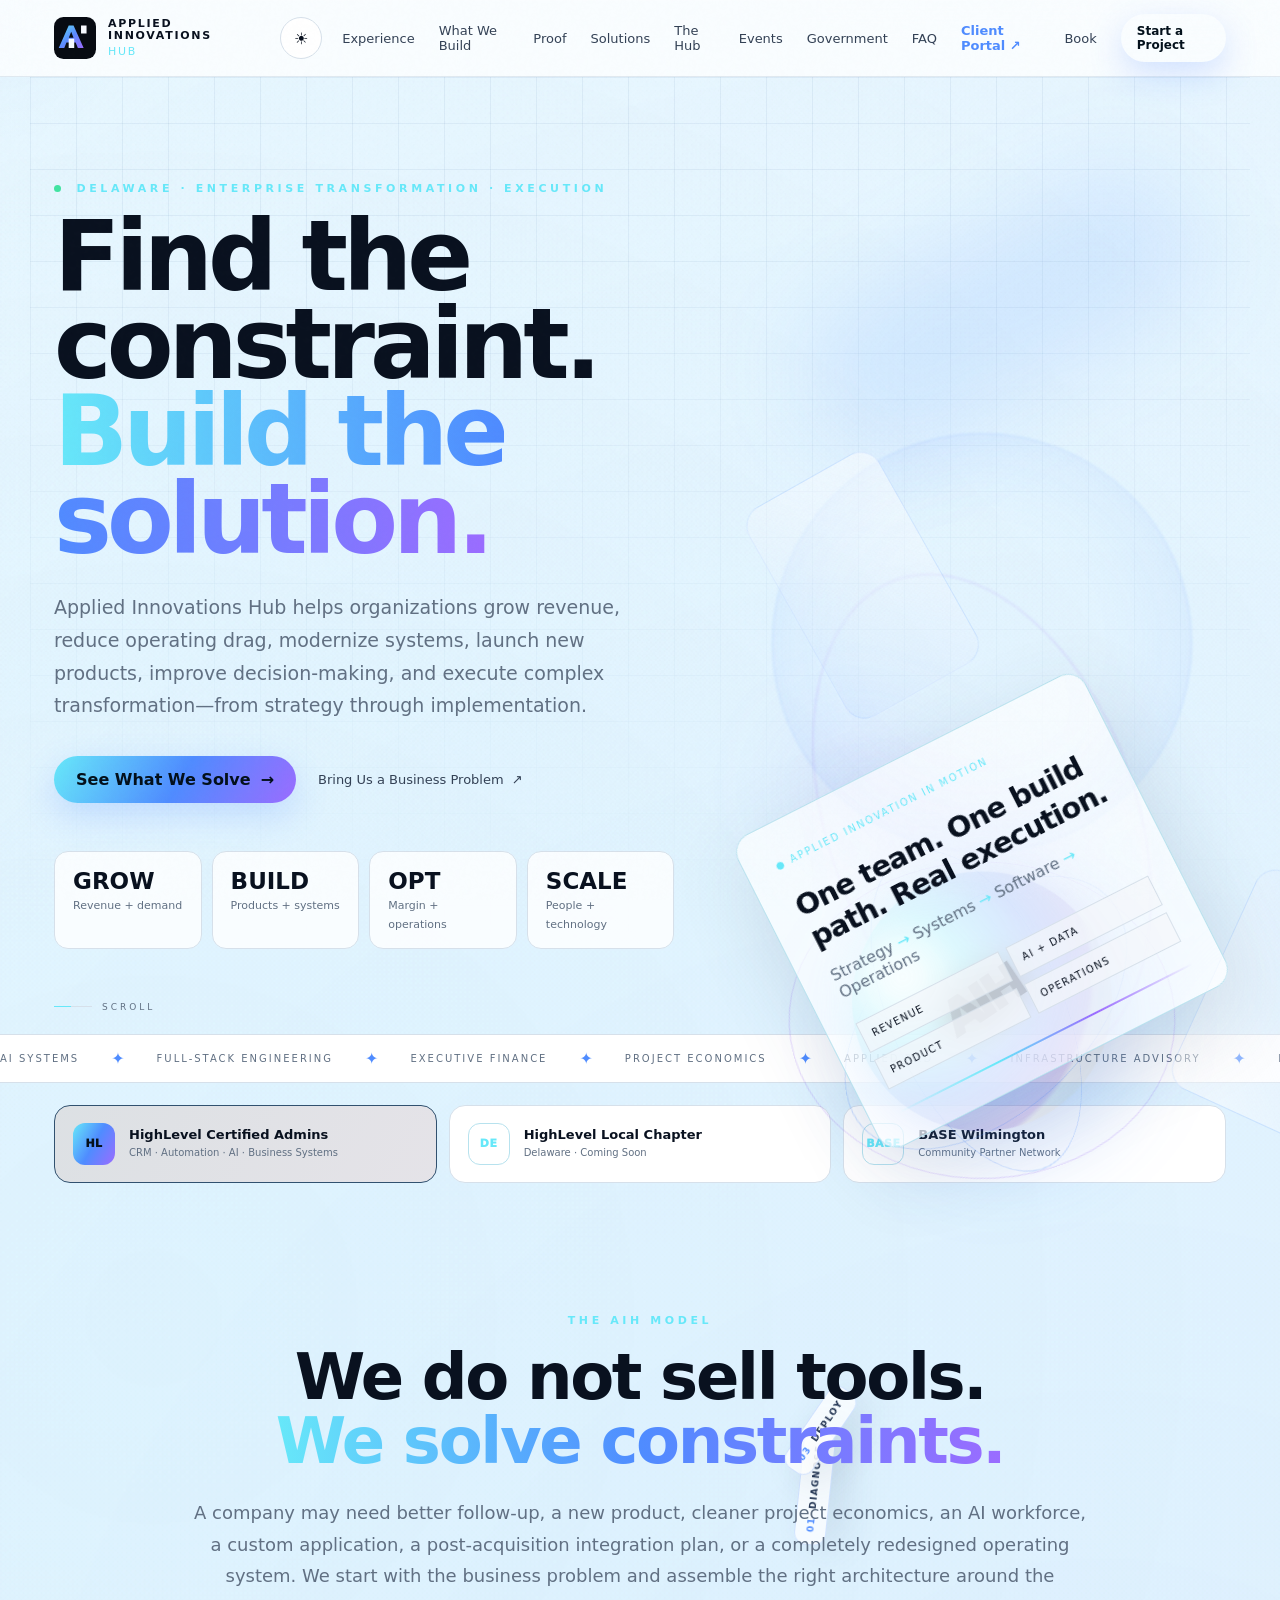
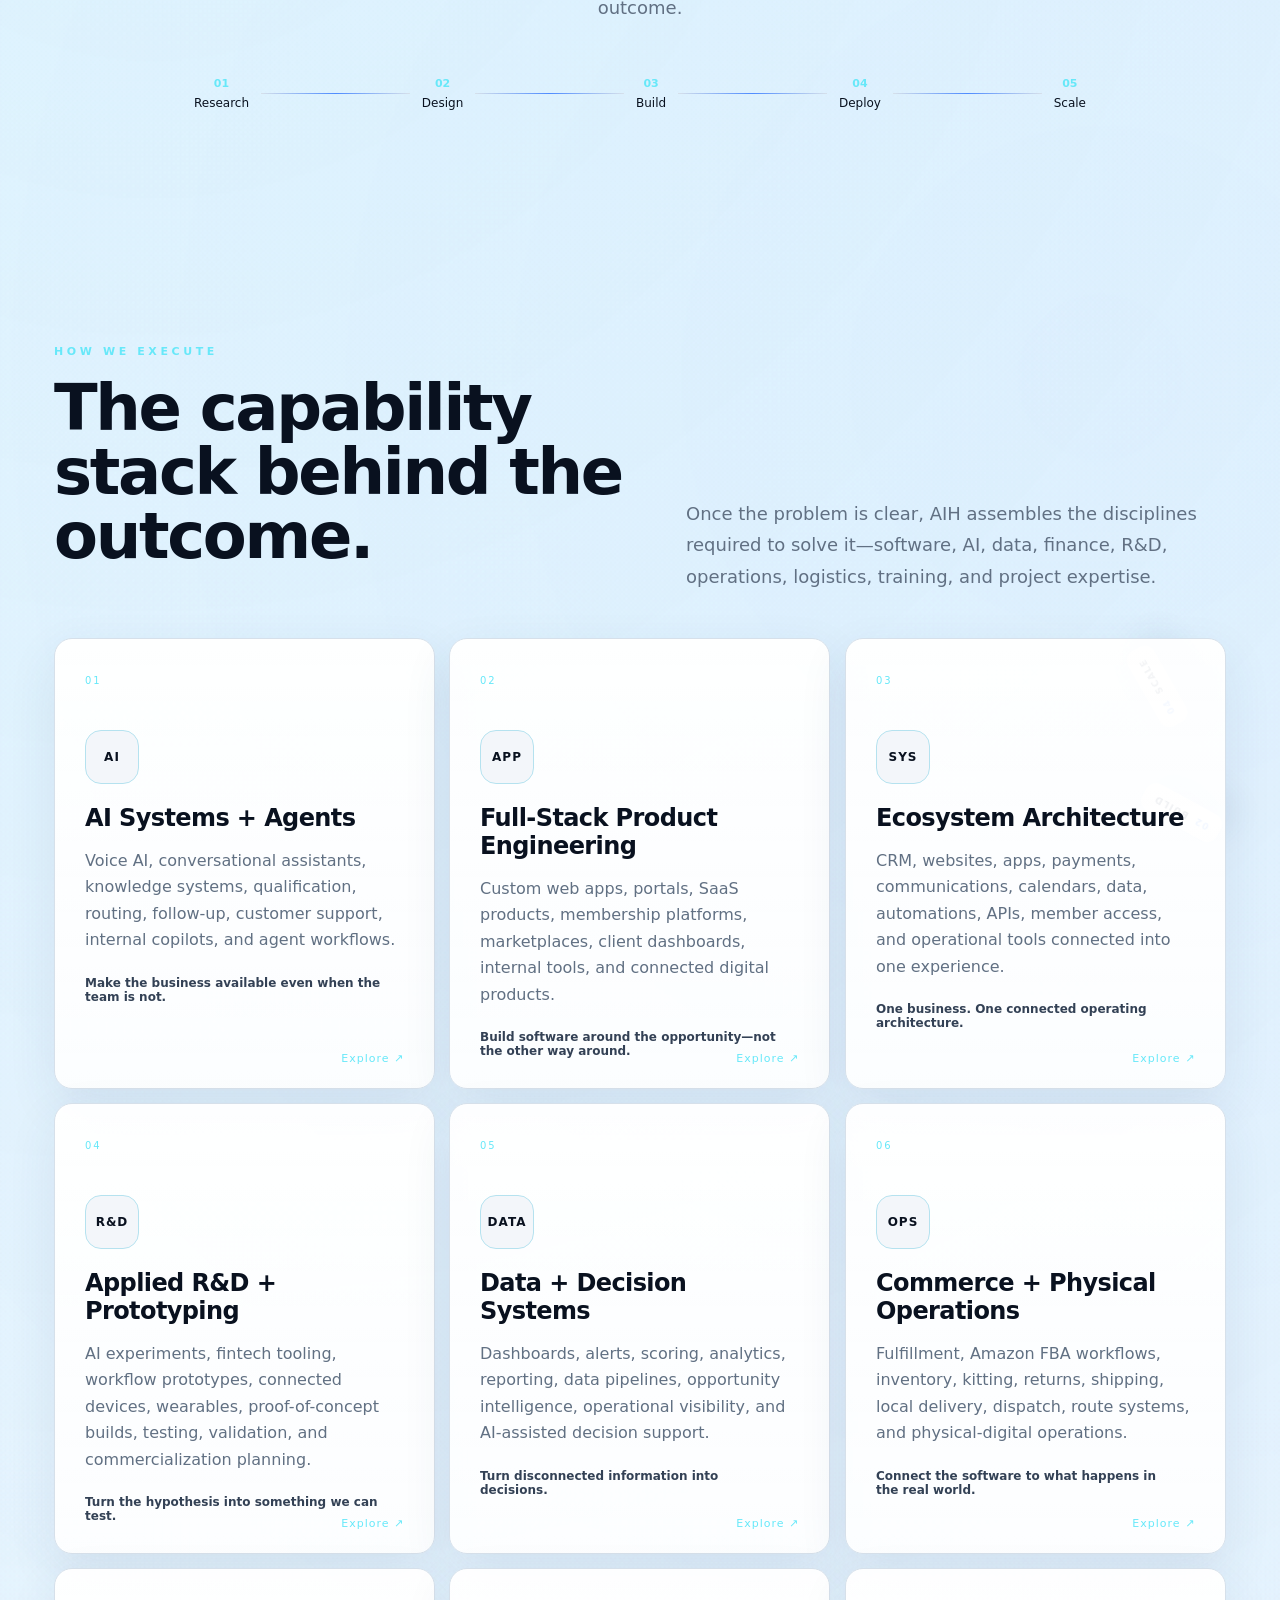
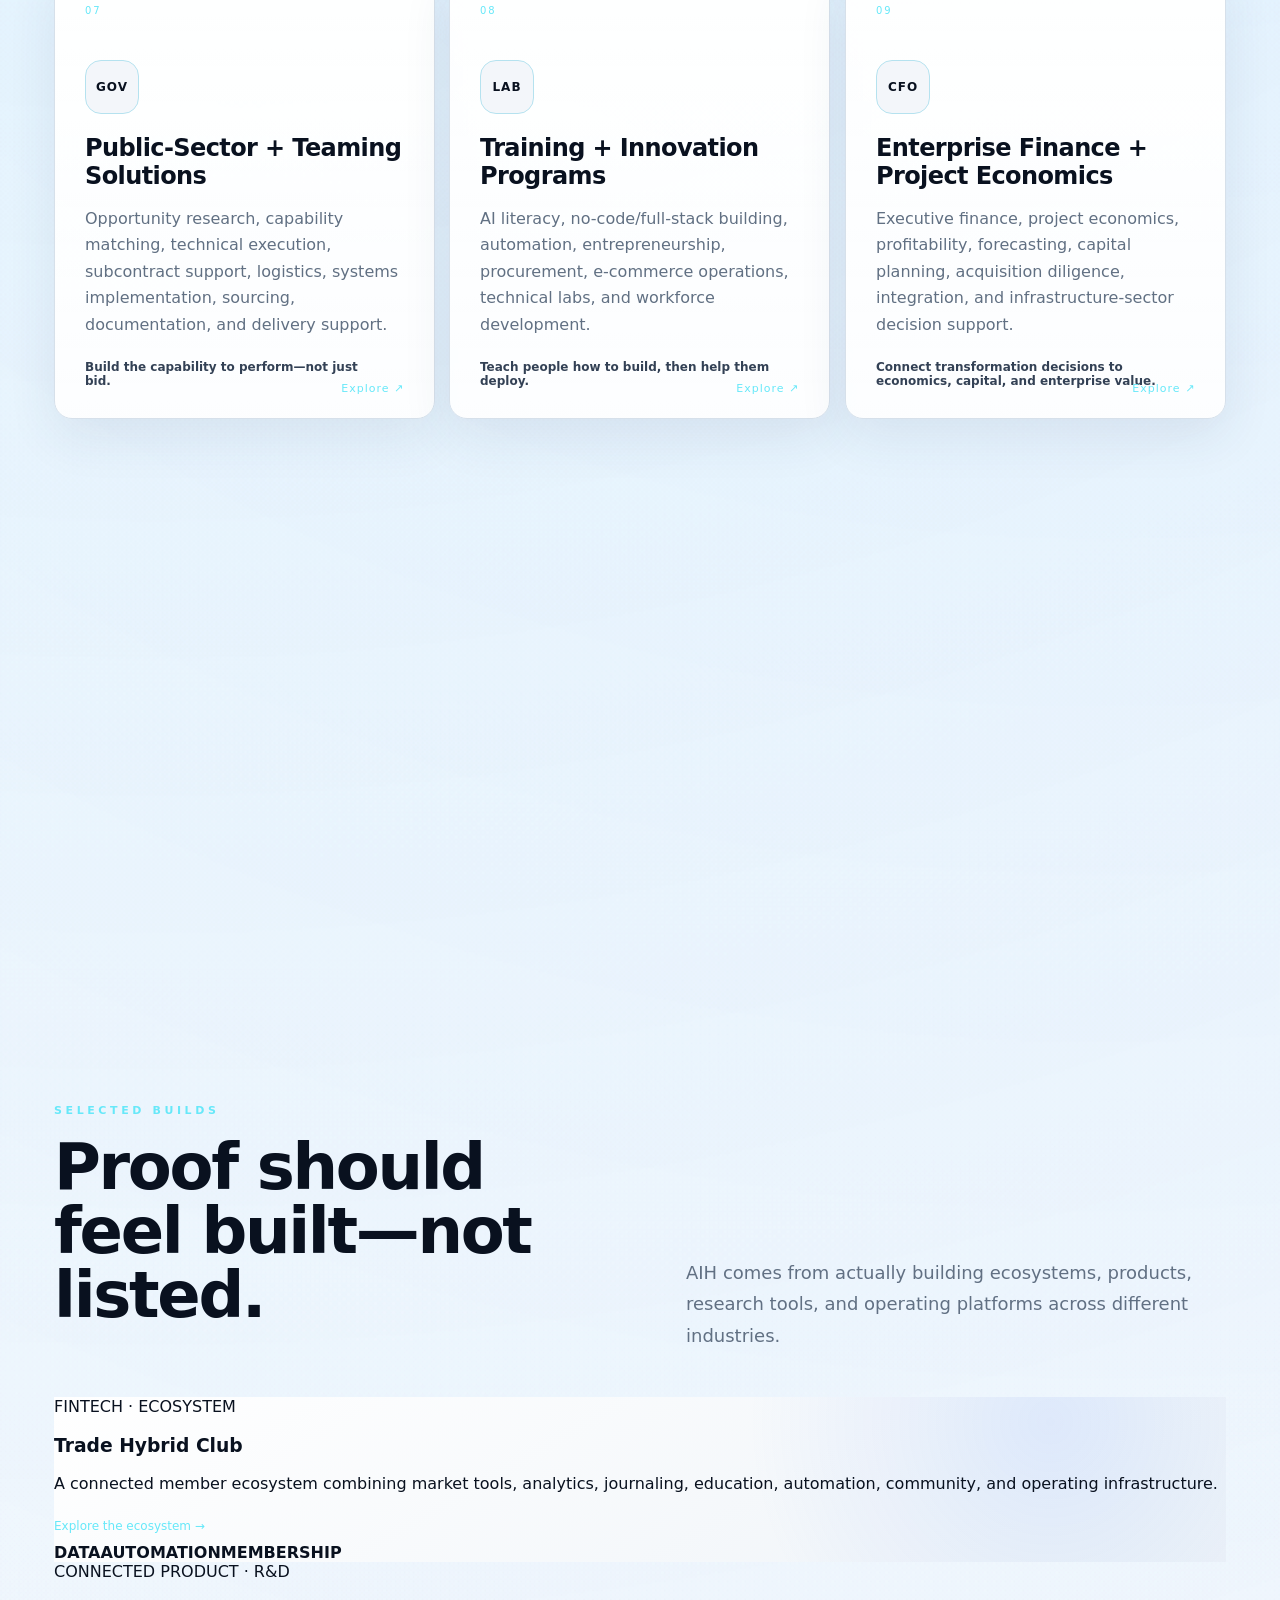
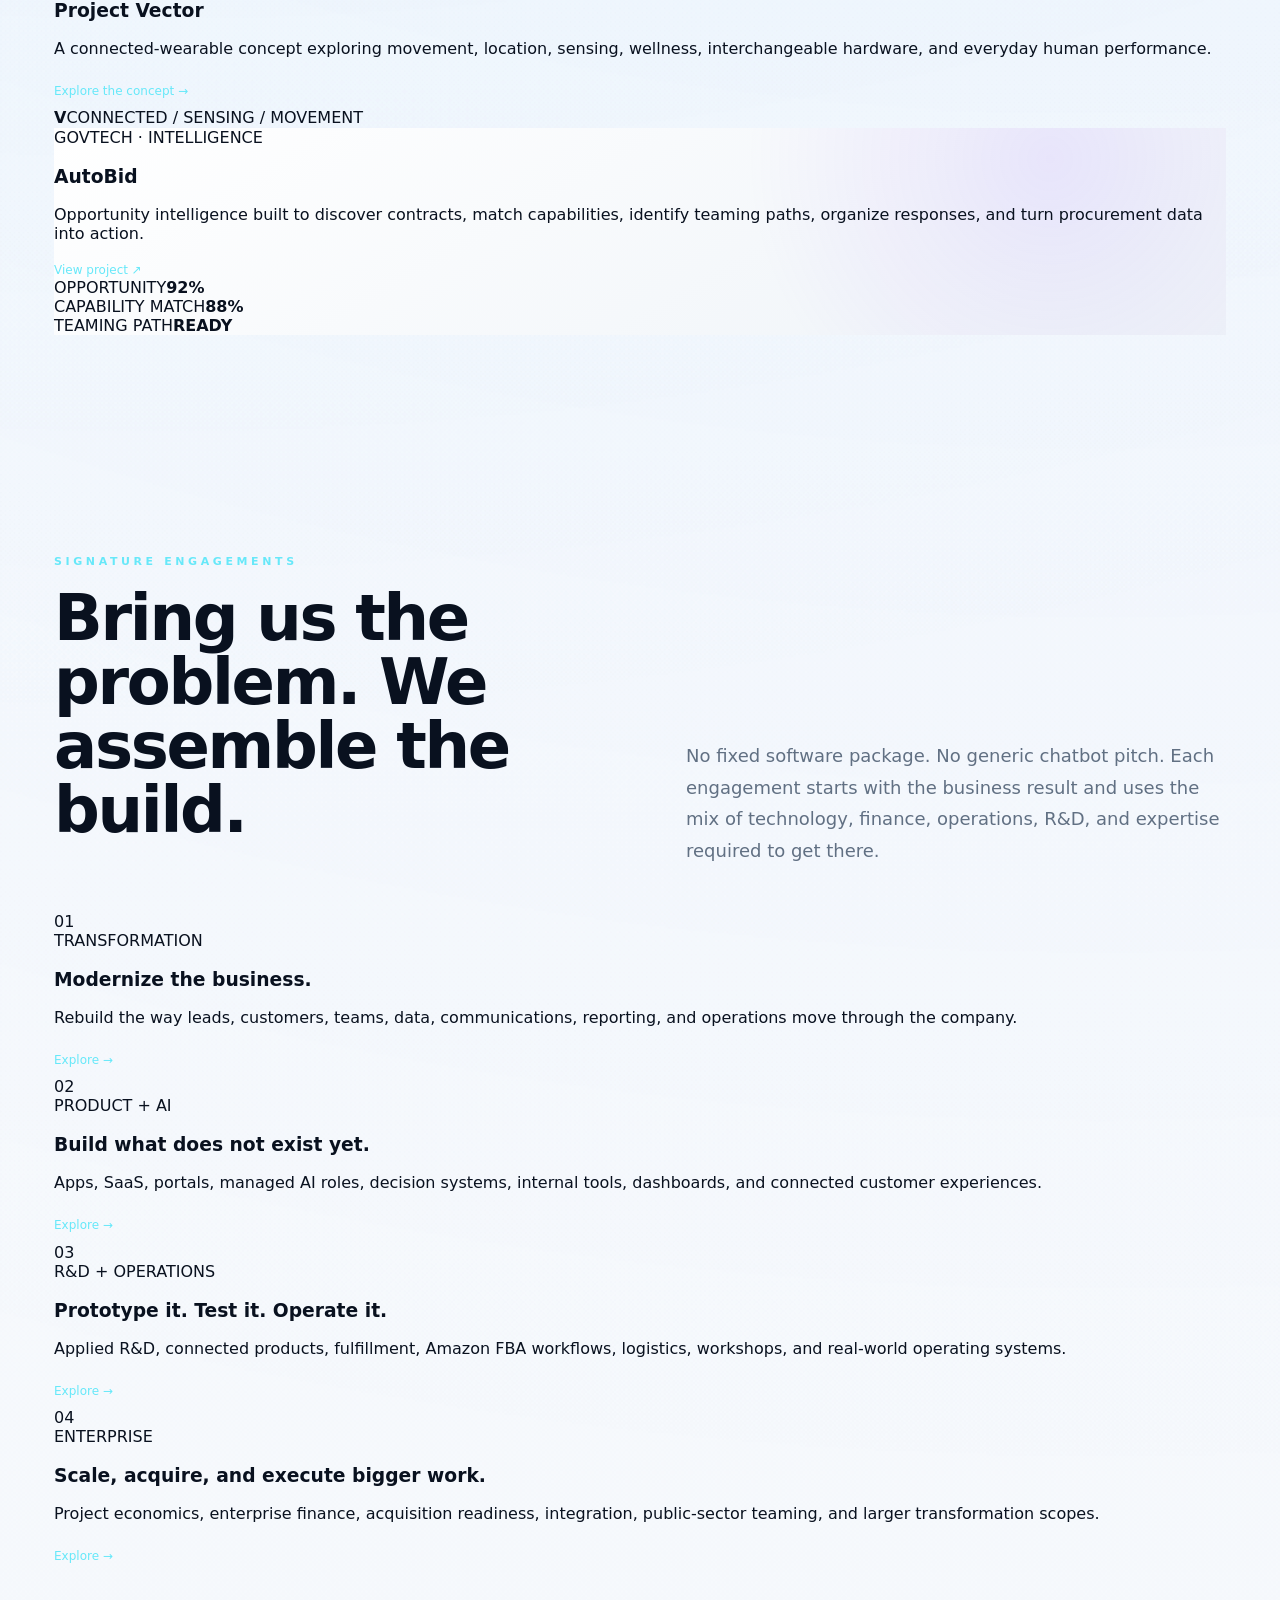
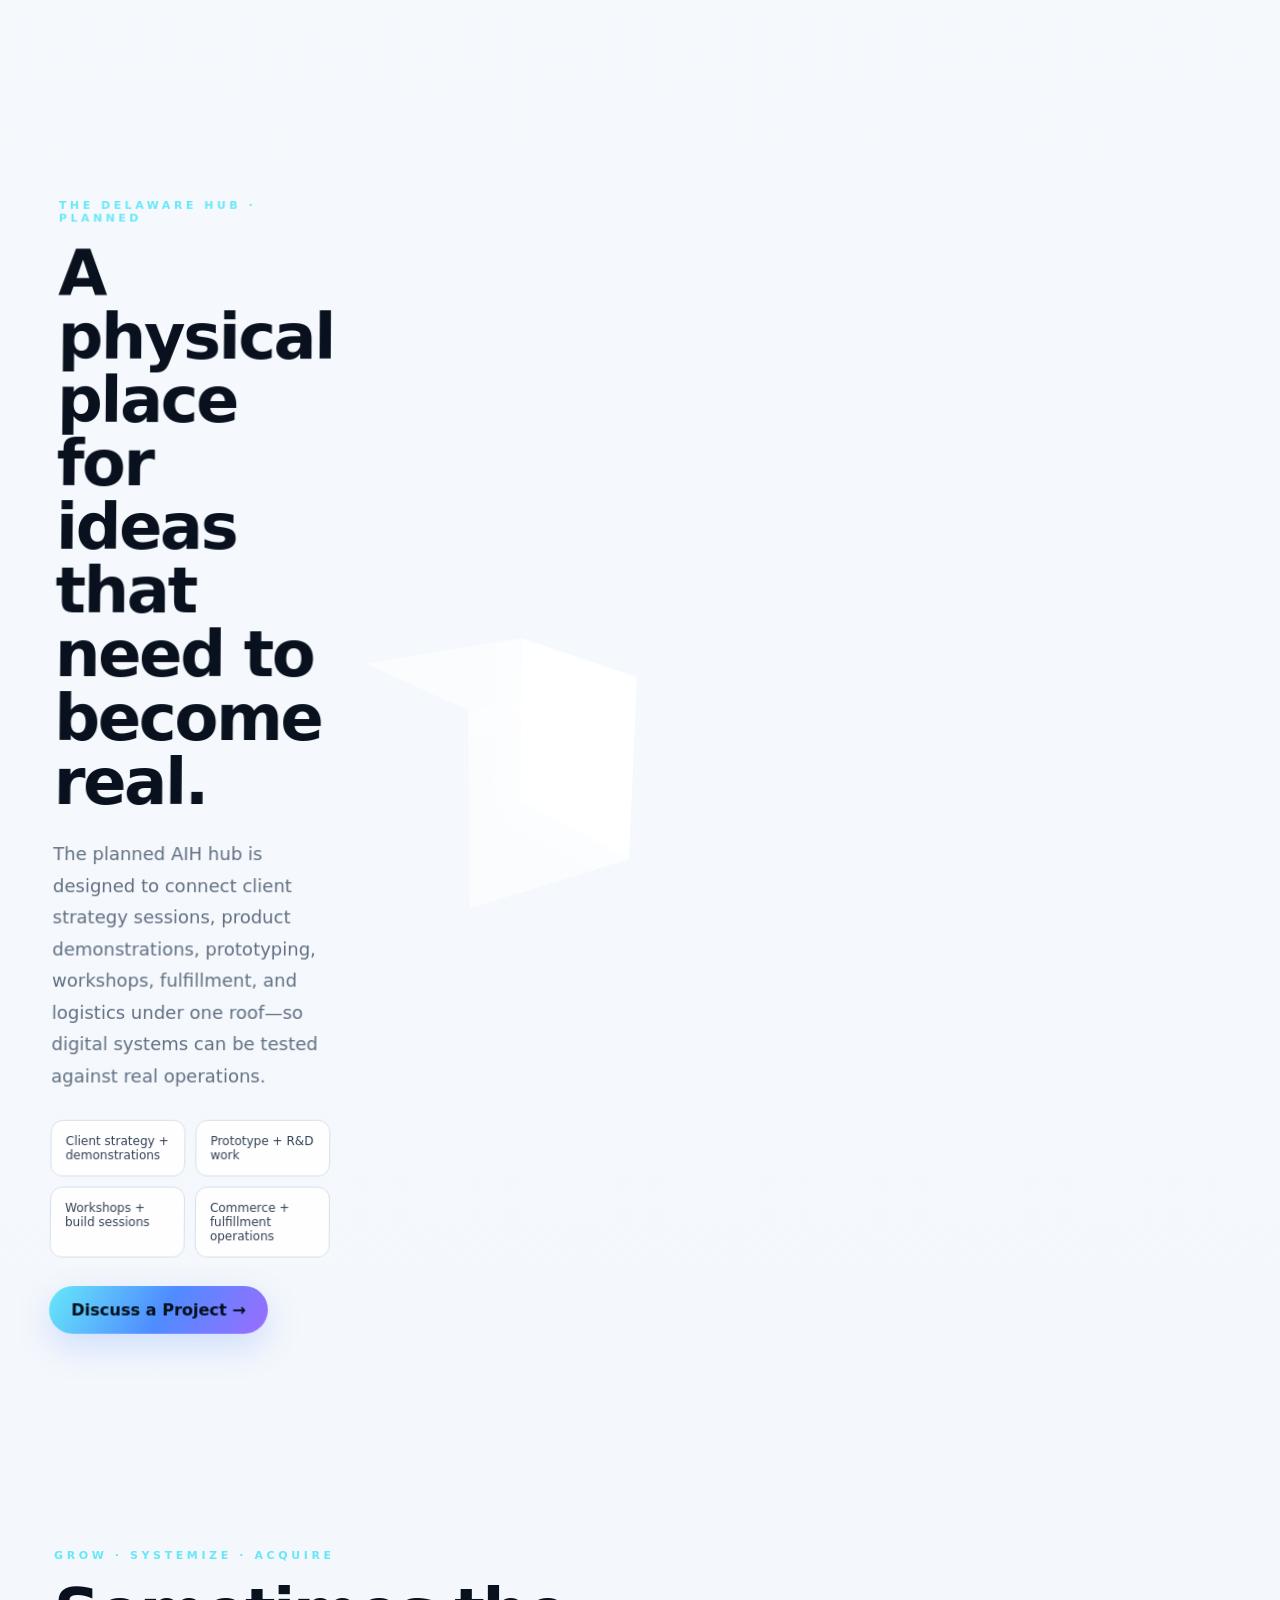
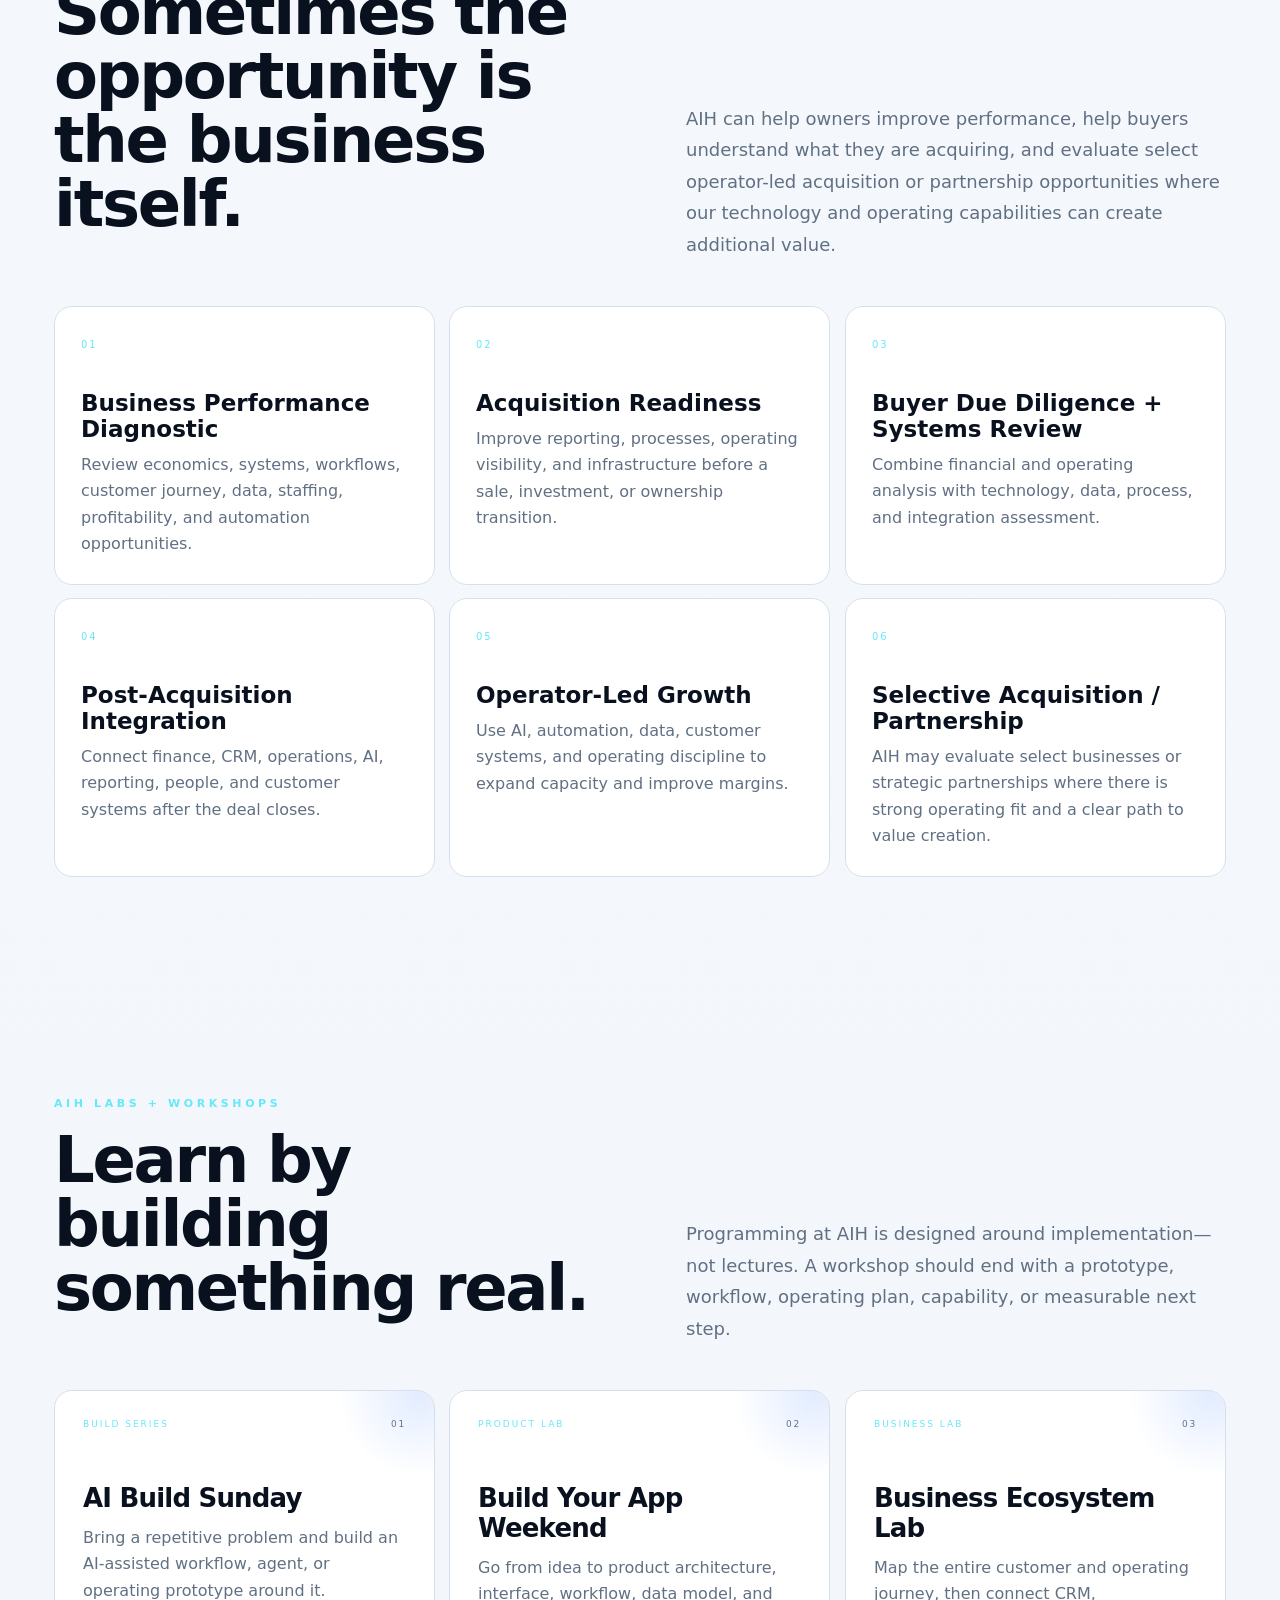
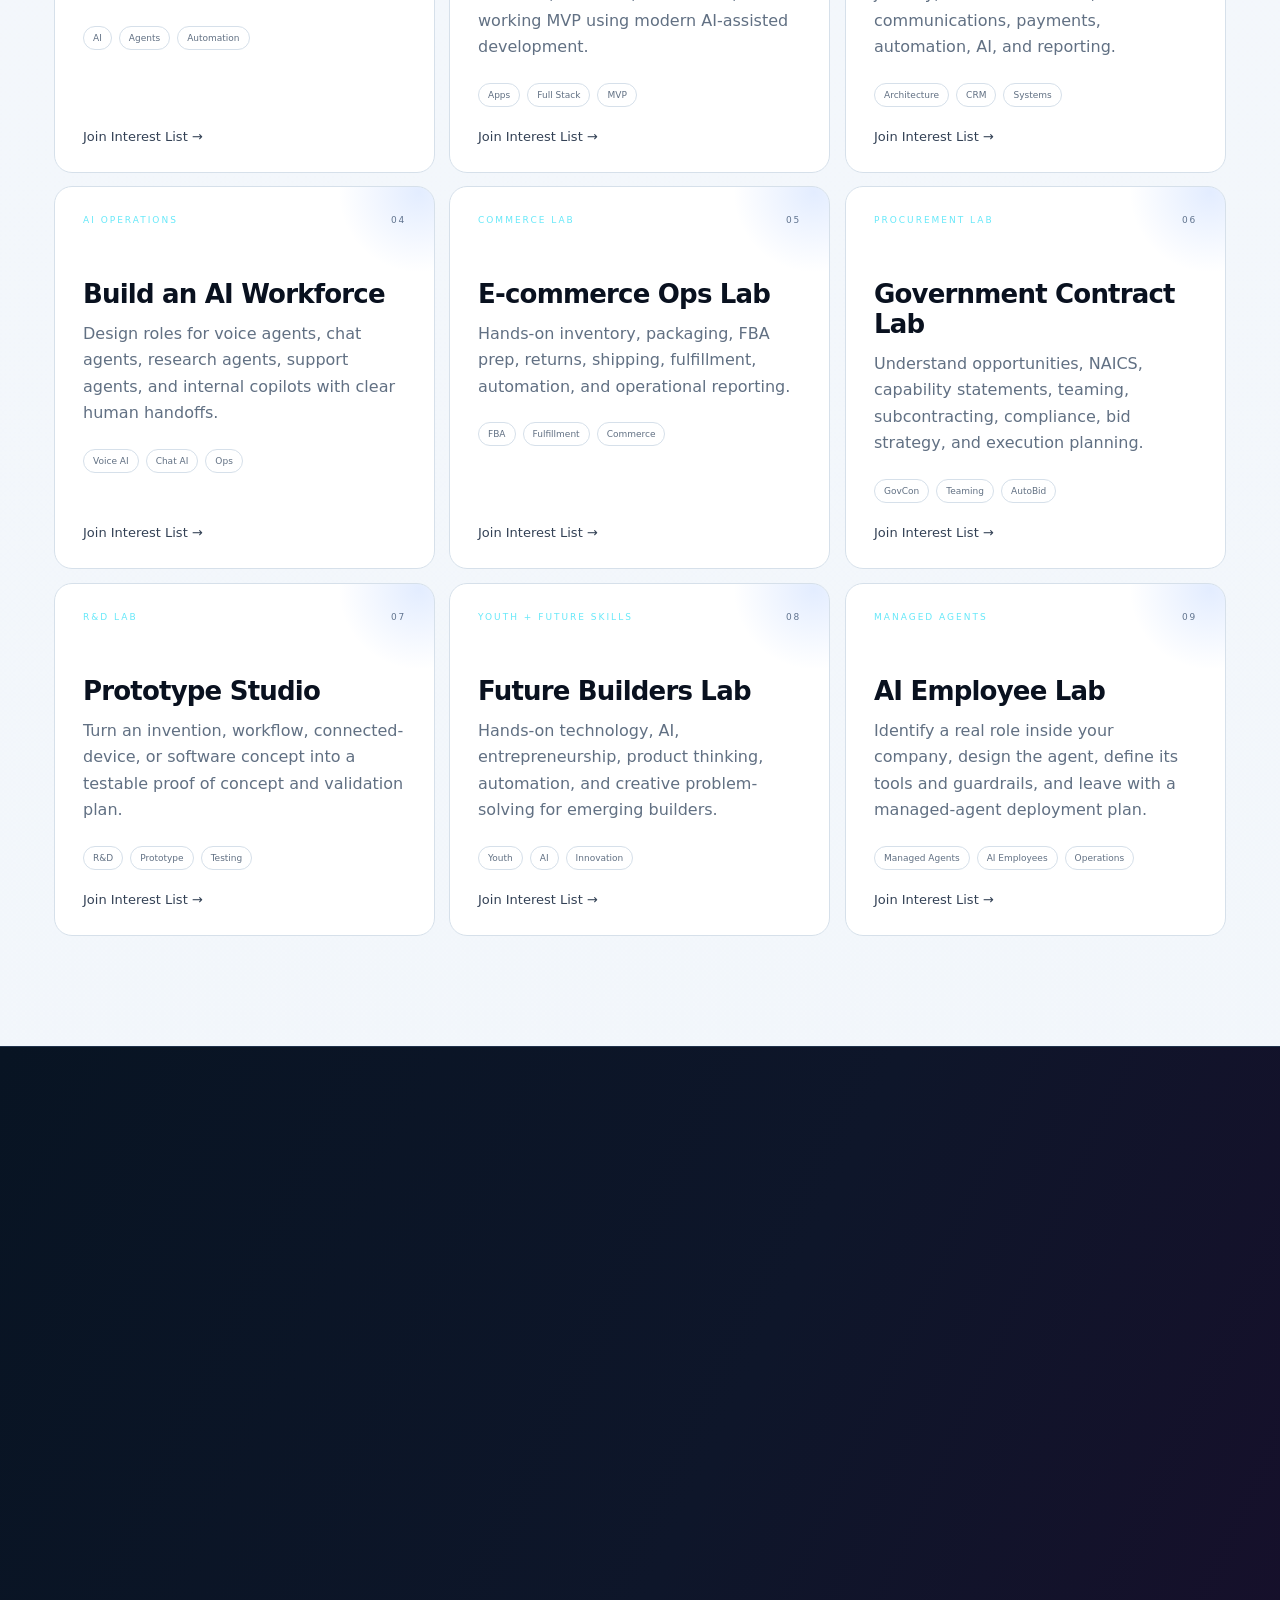
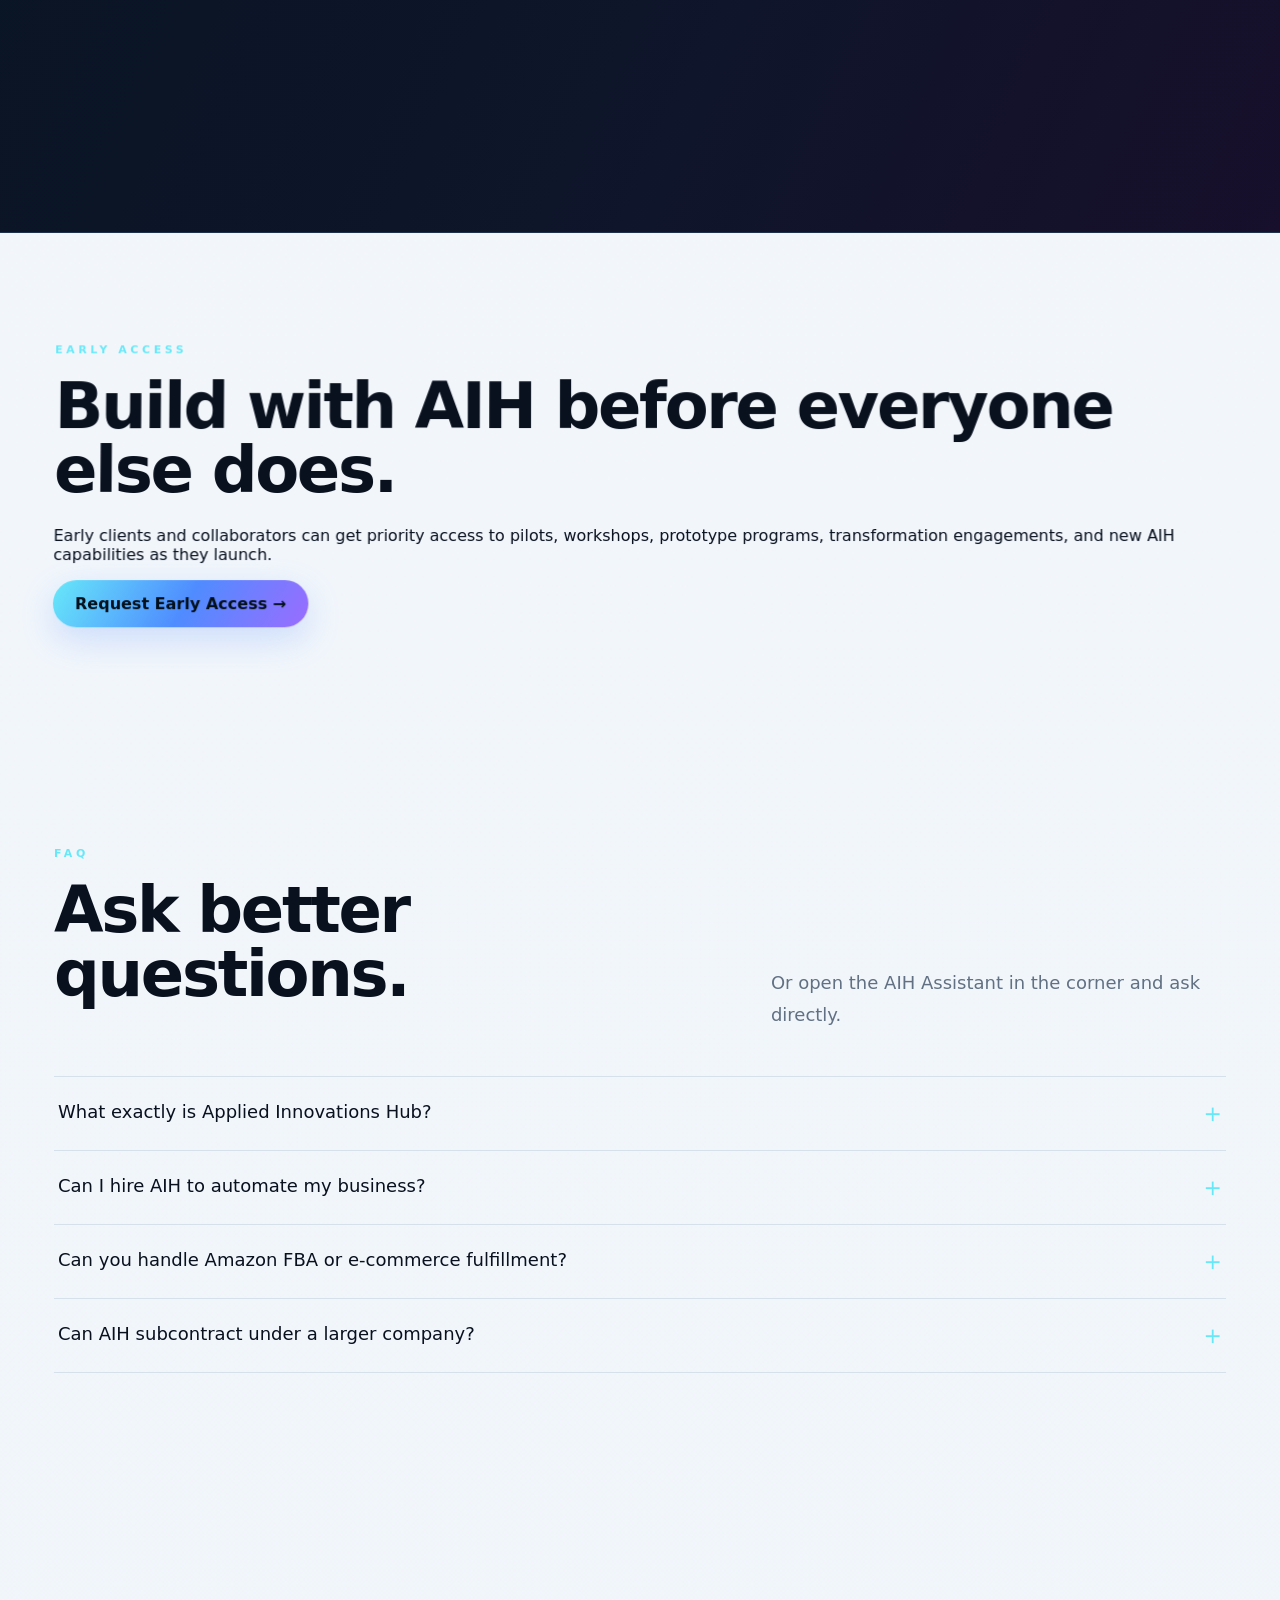
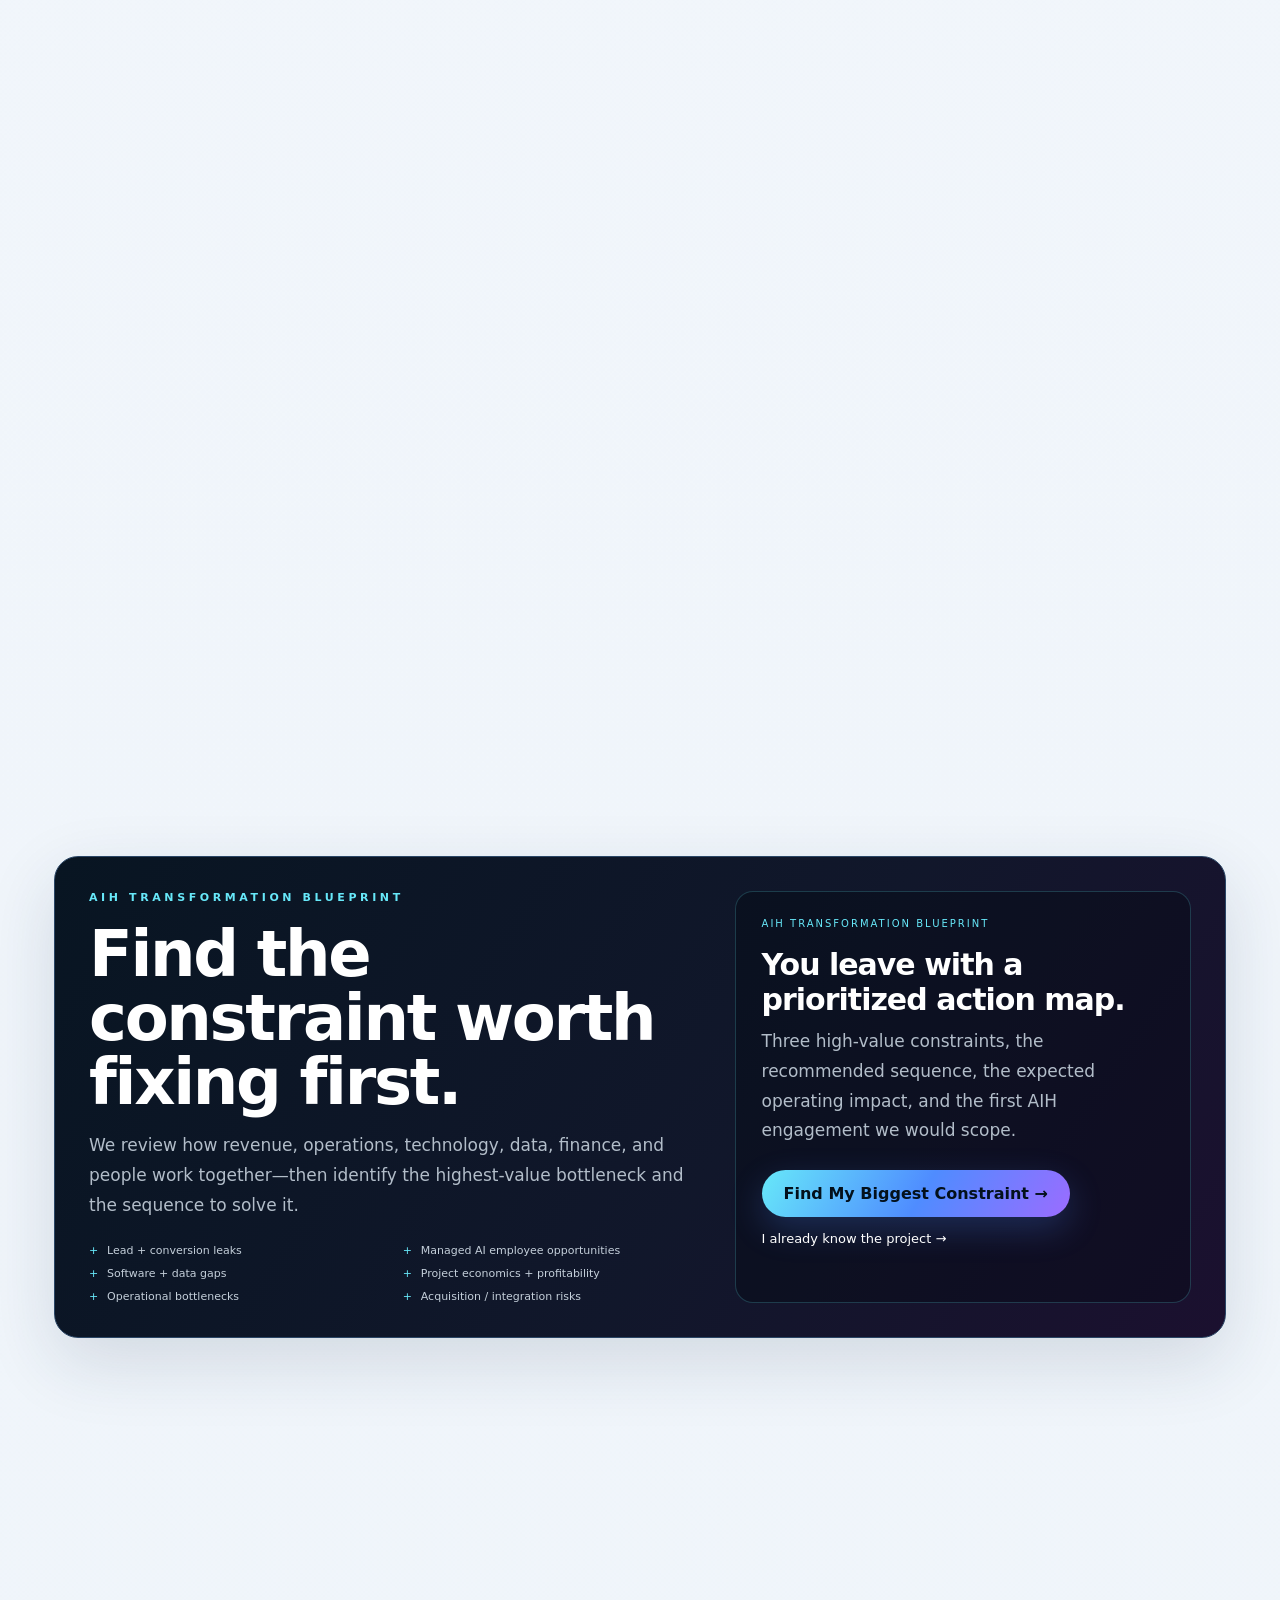
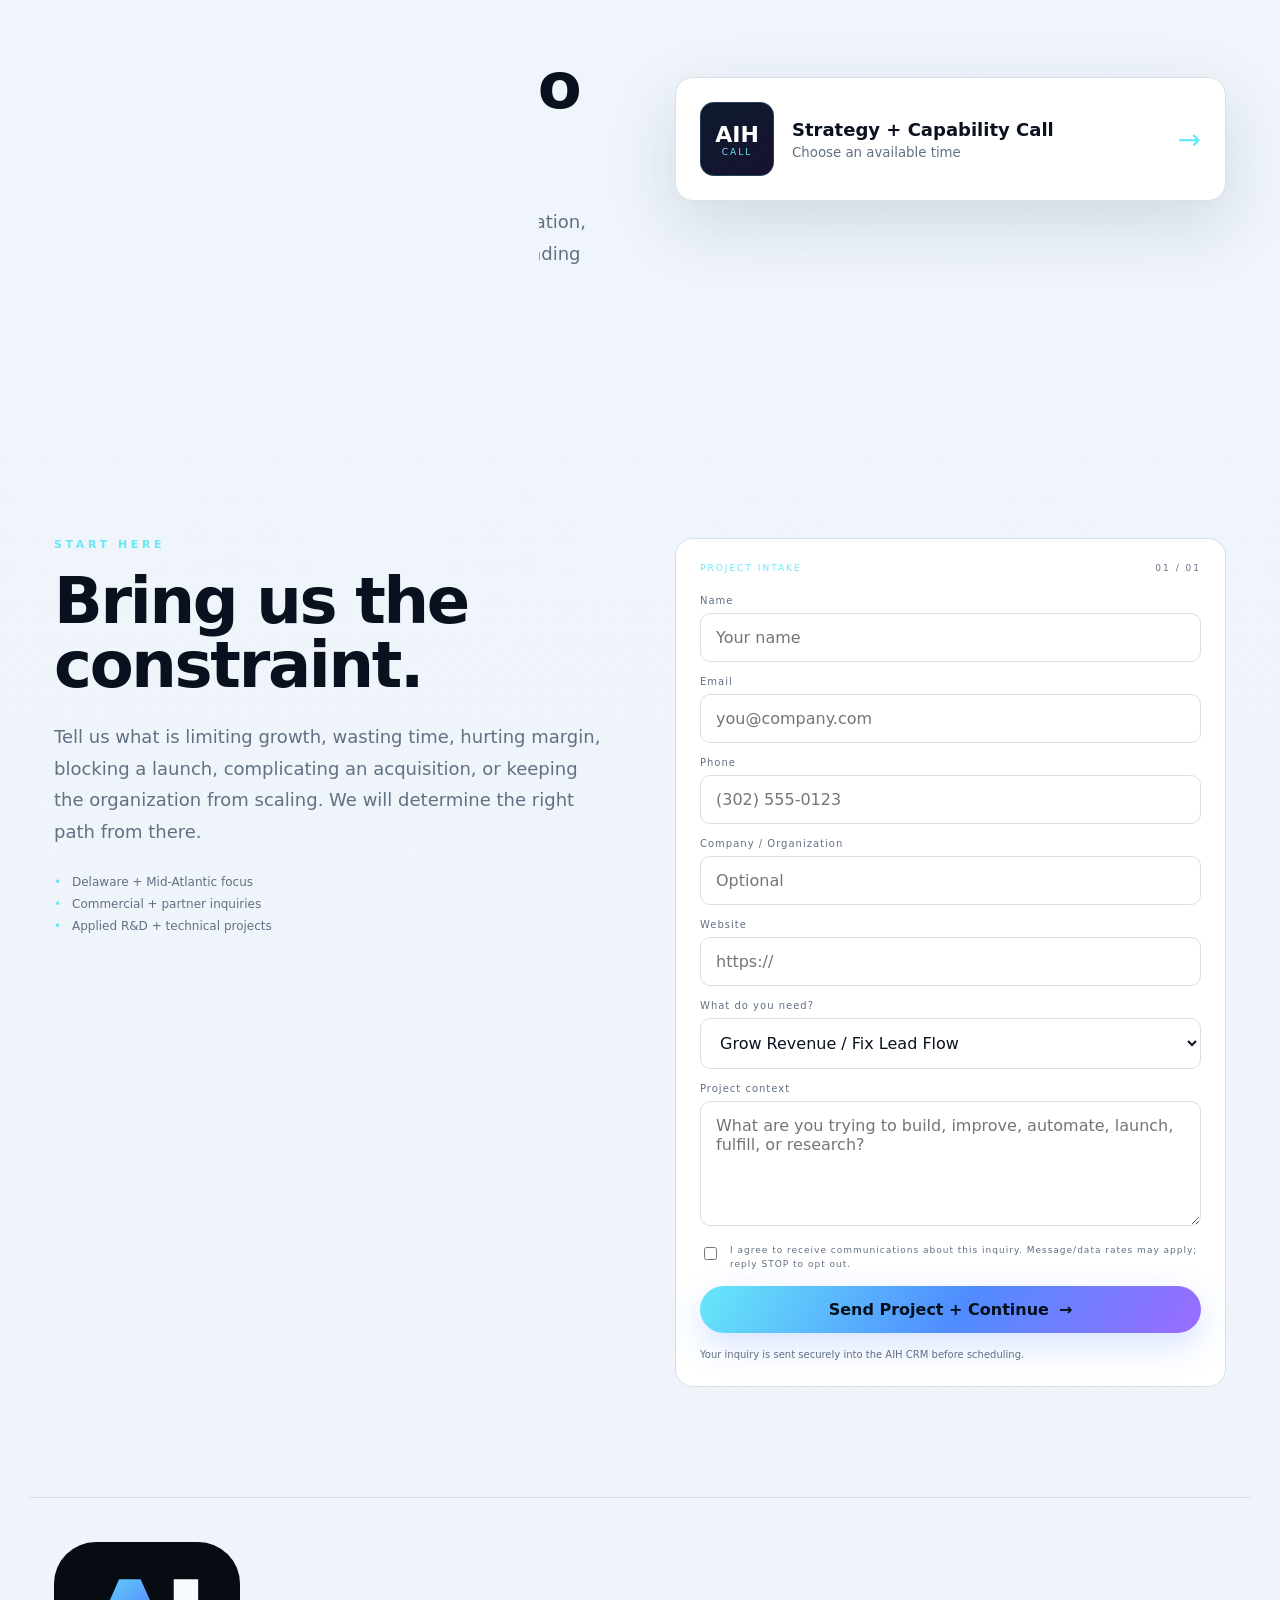
==== index.html @ fe6c8700 "Replace card-heavy homepage with immersive scroll experience" ====
<!doctype html>
<html lang="en" data-theme="light">
<head>
  <meta charset="utf-8">
  <meta name="viewport" content="width=device-width,initial-scale=1,viewport-fit=cover">
  <meta name="theme-color" content="#f7f9fc">
  <meta name="color-scheme" content="dark light">
  <title>Applied Innovations Hub | AI, Full-Stack Systems, R&D & Operations in Delaware</title>
  <meta name="description" content="Applied Innovations Hub is a Delaware applied technology and enterprise transformation hub combining AI systems, full-stack engineering, R&D, finance strategy, project economics, infrastructure advisory, commerce, logistics, and public-sector execution.">
  <meta name="keywords" content="Applied Innovations Hub, enterprise transformation Delaware, AI development Delaware, full stack development Delaware, infrastructure advisory Delaware, fractional CFO Delaware, project economics, M&A due diligence, finance strategy, SaaS development Delaware, AI agents Delaware, research and development Delaware, R&D Delaware, business ecosystem architecture, logistics Delaware, government subcontractor Delaware, Bear Delaware innovation hub">
  <meta name="robots" content="index,follow,max-image-preview:large">
  <link rel="canonical" href="https://appliedinnovationshub.com/">
  <meta property="og:type" content="website">
  <meta property="og:url" content="https://appliedinnovationshub.com/">
  <meta property="og:title" content="Applied Innovations Hub | Research. Build. Deploy.">
  <meta property="og:description" content="Applied technology, AI automation, commerce, fulfillment, logistics and R&D—built to operate in the real world.">
  <meta name="twitter:card" content="summary_large_image">
  <meta name="twitter:title" content="Applied Innovations Hub">
  <meta name="twitter:description" content="Research. Build. Deploy.">
  <link rel="icon" href="/assets/aih-mark.svg" type="image/svg+xml">
  <link rel="manifest" href="/site.webmanifest">
  <link rel="stylesheet" href="/styles.css">
  <script type="application/ld+json">
  {
    "@context":"https://schema.org",
    "@graph":[
      {
        "@type":"Organization",
        "@id":"https://appliedinnovationshub.com/#organization",
        "name":"Applied Innovations Hub",
        "alternateName":"AIH",
        "url":"https://appliedinnovationshub.com/",
        "email":"contact@appliedinnovationshub.com",
        "telephone":"+1-302-404-2323",
        "description":"Applied technology, artificial intelligence, automation, research and development, commerce, fulfillment and logistics company.",
        "areaServed":[
          {"@type":"State","name":"Delaware"},
          {"@type":"AdministrativeArea","name":"New Castle County"},
          {"@type":"Place","name":"Mid-Atlantic United States"}
        ],
        "knowsAbout":["Artificial Intelligence","Business Automation","Research and Development","E-commerce Fulfillment","Amazon FBA Preparation","Logistics","Last-Mile Delivery","Business Systems","Workforce Training"]
      },
      {
        "@type":"WebSite",
        "@id":"https://appliedinnovationshub.com/#website",
        "name":"Applied Innovations Hub",
        "url":"https://appliedinnovationshub.com/","publisher":{"@id":"https://appliedinnovationshub.com/#organization"}
      },
      {
        "@type":"FAQPage",
        "mainEntity":[
          {"@type":"Question","name":"What does Applied Innovations Hub do?","acceptedAnswer":{"@type":"Answer","text":"AIH develops practical systems across AI automation, business infrastructure, applied R&D, fulfillment, logistics, training, and commercial or public-sector support."}},
          {"@type":"Question","name":"Can AIH help a business automate operations?","acceptedAnswer":{"@type":"Answer","text":"Yes. AIH designs CRM, AI agent, lead capture, follow-up, booking, payment, customer communication, reporting, and workflow automation systems."}},
          {"@type":"Question","name":"Does AIH support e-commerce and Amazon FBA operations?","acceptedAnswer":{"@type":"Answer","text":"AIH is developing fulfillment capabilities for inventory intake, prep, kitting, pick-and-pack, returns, FBA support, shipment staging, and related workflows."}},
          {"@type":"Question","name":"Can prime contractors work with AIH?","acceptedAnswer":{"@type":"Answer","text":"AIH is building capacity to support prime contractors and organizations through technology, logistics, fulfillment, sourcing, operational systems, and subcontract execution."}}
        ]
      }
    ]
  }
  </script>
<style>
  /* loader failsafe 2026-10-01: never let a client-side exception block the site */
  #loader{animation:aihLoaderFailsafe .45s ease 2.2s forwards}
  @keyframes aihLoaderFailsafe{to{opacity:0;visibility:hidden;pointer-events:none}}
  </style>
</head>
<body>
  <div class="loader" id="loader" aria-hidden="true">
    <div class="loader-mark"><span>A</span><span>I</span><span>H</span></div>
    <div class="loader-line"><i></i></div>
    <p>INITIALIZING THE HUB</p>
  </div>

  <div class="noise" aria-hidden="true"></div>
  <div class="cursor-glow" id="cursorGlow" aria-hidden="true"></div>

  <header class="nav-wrap" id="siteHeader">
    <nav class="nav" aria-label="Primary navigation">
      <a class="brand" href="#top" aria-label="Applied Innovations Hub home">
        <img src="/assets/aih-mark.svg" alt="" class="mark">
        <span><b>APPLIED INNOVATIONS</b><em>HUB</em></span>
      </a>

      <div class="nav-actions">
        <button class="theme-toggle" id="themeToggle" type="button" aria-label="Switch color theme">
          <span class="theme-icon sun">☀</span><span class="theme-icon moon">◐</span>
        </button>
        <button class="menu" id="menu" type="button" aria-label="Open menu" aria-expanded="false"><span></span><span></span></button>
      </div>

      <div class="links" id="links">
        <a href="#experience">Experience</a>
        <a href="#solutions">What We Build</a>
        <a href="#projects">Proof</a>
        <a href="#solutions">Solutions</a>
        <a href="#facility">The Hub</a>
        <a href="#events">Events</a>
        <a href="#government">Government</a>
        <a href="#faq">FAQ</a>
        <a class="client-portal-link portal-top" data-client-portal href="https://thcdjhHs4LK5wMuaybU6.app.clientclub.net/" target="_blank" rel="noopener">Client Portal ↗</a>
        <button class="link-button" data-open-calendar>Book</button>
        <a href="#contact" class="pill small">Start a Project</a>
      </div>
    </nav>
  </header>

  <main id="top">
    <section class="hero">
      <div class="grid-bg" aria-hidden="true"></div>
      <div class="hero-beam beam-one" aria-hidden="true"></div>
      <div class="hero-beam beam-two" aria-hidden="true"></div>

      <div class="hero-copy reveal">
        <div class="eyebrow"><span class="pulse-dot"></span> DELAWARE · ENTERPRISE TRANSFORMATION · EXECUTION</div>
        <h1>Find the constraint.<br><span>Build the solution.</span></h1>
        <p>Applied Innovations Hub helps organizations grow revenue, reduce operating drag, modernize systems, launch new products, improve decision-making, and execute complex transformation—from strategy through implementation.</p>

        <div class="actions">
          <a class="pill magnetic" href="#outcomes">See What We Solve <span>→</span></a>
          <button class="ghost magnetic" data-open-calendar>Bring Us a Business Problem <span>↗</span></button>
        </div>

        <div class="hero-metrics">
          <div><strong>GROW</strong><span>Revenue + demand</span></div>
          <div><strong>BUILD</strong><span>Products + systems</span></div>
          <div><strong>OPT</strong><span>Margin + operations</span></div>
          <div><strong>SCALE</strong><span>People + technology</span></div>
        </div>
      </div>

      <div class="hero-panel reveal delay-1" aria-label="Applied Innovations Hub interactive operating model">
        <div class="innovation-stage" id="innovationStage" aria-hidden="true">
          <div class="stage-halo halo-a" data-depth="0.08"></div>
          <div class="stage-halo halo-b" data-depth="0.14"></div>
          <div class="core-orb" data-depth="0.18">
            <span class="core-ring ring-one"></span>
            <span class="core-ring ring-two"></span>
            <span class="core-ring ring-three"></span>
            <span class="core-mark">AIH</span>
          </div>
          <div class="float-chip chip-strategy" data-depth="0.28"><b>01</b><span>DIAGNOSE</span></div>
          <div class="float-chip chip-build" data-depth="0.36"><b>02</b><span>BUILD</span></div>
          <div class="float-chip chip-deploy" data-depth="0.22"><b>03</b><span>DEPLOY</span></div>
          <div class="float-chip chip-scale" data-depth="0.31"><b>04</b><span>SCALE</span></div>
          <div class="depth-plane plane-one" data-depth="0.12"></div>
          <div class="depth-plane plane-two" data-depth="0.2"></div>
        </div>
        <div class="panel-card glass tilt-card hero-glass-card" data-depth="0.16">
          <span class="signal">● APPLIED INNOVATION IN MOTION</span>
          <h2>One team. One build path. Real execution.</h2>
          <p>Strategy <b>→</b> Systems <b>→</b> Software <b>→</b> Operations</p>
          <div class="micro-grid">
            <span>REVENUE</span><span>AI + DATA</span><span>PRODUCT</span><span>OPERATIONS</span>
          </div>
          <div class="scan"></div>
        </div>
      </div>

      <a href="#statement" class="scroll-cue" aria-label="Scroll to next section"><span></span>SCROLL</a>
    </section>

    <section class="ticker" aria-label="Services">
      <div class="ticker-track">
        <span>AI SYSTEMS</span><i>✦</i><span>FULL-STACK ENGINEERING</span><i>✦</i><span>EXECUTIVE FINANCE</span><i>✦</i><span>PROJECT ECONOMICS</span><i>✦</i><span>APPLIED R&D</span><i>✦</i><span>INFRASTRUCTURE ADVISORY</span><i>✦</i><span>LOGISTICS</span><i>✦</i><span>PUBLIC-SECTOR EXECUTION</span><i>✦</i>
        <span>AI AUTOMATION</span><i>✦</i><span>APPLIED R&D</span><i>✦</i><span>FULFILLMENT</span><i>✦</i><span>LOGISTICS</span><i>✦</i><span>BUSINESS SYSTEMS</span><i>✦</i><span>TRAINING</span><i>✦</i><span>SUBCONTRACT SUPPORT</span><i>✦</i>
      </div>
    </section>

    <section class="credentials-strip" aria-label="Credentials and ecosystem">
      <div class="credentials-inner">
        <div class="credential primary">
          <span class="cred-badge">HL</span>
          <div><b>HighLevel Certified Admins</b><small>CRM · Automation · AI · Business Systems</small></div>
        </div>
        <div class="credential">
          <span class="cred-badge outline">DE</span>
          <div><b>HighLevel Local Chapter</b><small>Delaware · Coming Soon</small></div>
        </div>
        <div class="credential">
          <span class="cred-badge outline">BASE</span>
          <div><b>BASE Wilmington</b><small>Community Partner Network</small></div>
        </div>
      </div>
    </section>

    <section class="statement reveal" id="statement">
      <div class="eyebrow">THE AIH MODEL</div>
      <h2>We do not sell tools.<br><span>We solve constraints.</span></h2>
      <p>A company may need better follow-up, a new product, cleaner project economics, an AI workforce, a custom application, a post-acquisition integration plan, or a completely redesigned operating system. We start with the business problem and assemble the right architecture around the outcome.</p>
      <div class="process-line" aria-label="Research to scale process">
        <div><b>01</b><span>Research</span></div><i></i>
        <div><b>02</b><span>Design</span></div><i></i>
        <div><b>03</b><span>Build</span></div><i></i>
        <div><b>04</b><span>Deploy</span></div><i></i>
        <div><b>05</b><span>Scale</span></div>
      </div>
    </section>

    

    <section id="capabilities" class="section">
      <div class="section-head reveal">
        <div><div class="eyebrow">HOW WE EXECUTE</div><h2>The capability stack behind the outcome.</h2></div>
        <p>Once the problem is clear, AIH assembles the disciplines required to solve it—software, AI, data, finance, R&D, operations, logistics, training, and project expertise.</p>
      </div>
      <div class="cards capability-grid capability-grid-deep">
        <article class="cap-card reveal tilt-card"><span class="card-num">01</span><div class="card-icon">AI</div><h3>AI Systems + Agents</h3><p>Voice AI, conversational assistants, knowledge systems, qualification, routing, follow-up, customer support, internal copilots, and agent workflows.</p><b>Make the business available even when the team is not.</b><button class="card-link" data-chat-question="What AI systems and agents can AIH build?">Explore <span>↗</span></button></article>
        <article class="cap-card reveal delay-1 tilt-card"><span class="card-num">02</span><div class="card-icon">APP</div><h3>Full-Stack Product Engineering</h3><p>Custom web apps, portals, SaaS products, membership platforms, marketplaces, client dashboards, internal tools, and connected digital products.</p><b>Build software around the opportunity—not the other way around.</b><button class="card-link" data-chat-question="Can AIH build a full web app or SaaS product?">Explore <span>↗</span></button></article>
        <article class="cap-card reveal delay-2 tilt-card"><span class="card-num">03</span><div class="card-icon">SYS</div><h3>Ecosystem Architecture</h3><p>CRM, websites, apps, payments, communications, calendars, data, automations, APIs, member access, and operational tools connected into one experience.</p><b>One business. One connected operating architecture.</b><button class="card-link" data-chat-question="What does ecosystem architecture mean for my business?">Explore <span>↗</span></button></article>
        <article class="cap-card reveal tilt-card"><span class="card-num">04</span><div class="card-icon">R&D</div><h3>Applied R&D + Prototyping</h3><p>AI experiments, fintech tooling, workflow prototypes, connected devices, wearables, proof-of-concept builds, testing, validation, and commercialization planning.</p><b>Turn the hypothesis into something we can test.</b><button class="card-link" data-chat-question="What kind of R&D and prototyping can AIH do?">Explore <span>↗</span></button></article>
        <article class="cap-card reveal delay-1 tilt-card"><span class="card-num">05</span><div class="card-icon">DATA</div><h3>Data + Decision Systems</h3><p>Dashboards, alerts, scoring, analytics, reporting, data pipelines, opportunity intelligence, operational visibility, and AI-assisted decision support.</p><b>Turn disconnected information into decisions.</b><button class="card-link" data-chat-question="Can AIH build dashboards and decision systems?">Explore <span>↗</span></button></article>
        <article class="cap-card reveal delay-2 tilt-card"><span class="card-num">06</span><div class="card-icon">OPS</div><h3>Commerce + Physical Operations</h3><p>Fulfillment, Amazon FBA workflows, inventory, kitting, returns, shipping, local delivery, dispatch, route systems, and physical-digital operations.</p><b>Connect the software to what happens in the real world.</b><button class="card-link" data-chat-question="How can AIH help with fulfillment and logistics?">Explore <span>↗</span></button></article>
        <article class="cap-card reveal tilt-card"><span class="card-num">07</span><div class="card-icon">GOV</div><h3>Public-Sector + Teaming Solutions</h3><p>Opportunity research, capability matching, technical execution, subcontract support, logistics, systems implementation, sourcing, documentation, and delivery support.</p><b>Build the capability to perform—not just bid.</b><button class="card-link" data-chat-question="How can AIH support a prime contractor or public-sector project?">Explore <span>↗</span></button></article>
        <article class="cap-card reveal delay-1 tilt-card"><span class="card-num">08</span><div class="card-icon">LAB</div><h3>Training + Innovation Programs</h3><p>AI literacy, no-code/full-stack building, automation, entrepreneurship, procurement, e-commerce operations, technical labs, and workforce development.</p><b>Teach people how to build, then help them deploy.</b><button class="card-link" data-chat-question="What training and innovation programs does AIH offer?">Explore <span>↗</span></button></article>
        <article class="cap-card reveal delay-2 tilt-card"><span class="card-num">09</span><div class="card-icon">CFO</div><h3>Enterprise Finance + Project Economics</h3><p>Executive finance, project economics, profitability, forecasting, capital planning, acquisition diligence, integration, and infrastructure-sector decision support.</p><b>Connect transformation decisions to economics, capital, and enterprise value.</b><button class="card-link" data-chat-question="How can AIH support enterprise finance, project economics, or infrastructure firms?">Explore <span>↗</span></button></article>
        <article class="cap-card reveal tilt-card"><span class="card-num">10</span><div class="card-icon">AGNT</div><h3>Managed AI Employees</h3><p>Design, train, deploy, and manage AI agents with specific job descriptions, knowledge, actions, escalation rules, quality controls, and measurable business outcomes.</p><b>Build an AI workforce that actually has responsibilities.</b><button class="card-link" data-chat-question="How does AIH build and manage AI employees?">Explore <span>↗</span></button></article>
        <article class="cap-card reveal delay-1 tilt-card"><span class="card-num">11</span><div class="card-icon">M&A</div><h3>Business Growth + Acquisition Strategy</h3><p>Assess operations, economics, systems, profitability, acquisition readiness, integration risk, and value-creation opportunities for owners, buyers, and operators.</p><b>Improve the business before, during, or after the deal.</b><button class="card-link" data-chat-question="How can AIH help improve or acquire a business?">Explore <span>↗</span></button></article>
      </div>
    </section>

    <section id="projects" class="projects cinematic-projects section">
      <div class="section-head reveal">
        <div><div class="eyebrow">SELECTED BUILDS</div><h2>Proof should feel built—not listed.</h2></div>
        <p>AIH comes from actually building ecosystems, products, research tools, and operating platforms across different industries.</p>
      </div>

      <div class="project-film">
        <article class="project-scene project-trade reveal">
          <div class="project-scene-copy">
            <span>FINTECH · ECOSYSTEM</span>
            <h3>Trade Hybrid Club</h3>
            <p>A connected member ecosystem combining market tools, analytics, journaling, education, automation, community, and operating infrastructure.</p>
            <button class="project-link" data-chat-question="Tell me what Trade Hybrid Club proves AIH can build.">Explore the ecosystem →</button>
          </div>
          <div class="project-screen trade-screen">
            <div class="screen-bar"><i></i><i></i><i></i></div>
            <div class="screen-chart"><span></span><span></span><span></span><span></span><span></span></div>
            <div class="screen-kpis"><b>DATA</b><b>AUTOMATION</b><b>MEMBERSHIP</b></div>
          </div>
        </article>

        <article class="project-scene project-vector reveal">
          <div class="project-scene-copy">
            <span>CONNECTED PRODUCT · R&D</span>
            <h3>Project Vector</h3>
            <p>A connected-wearable concept exploring movement, location, sensing, wellness, interchangeable hardware, and everyday human performance.</p>
            <button class="project-link" data-chat-question="Tell me about Project Vector.">Explore the concept →</button>
          </div>
          <div class="vector-visual"><i class="vector-ring r1"></i><i class="vector-ring r2"></i><b>V</b><span>CONNECTED / SENSING / MOVEMENT</span></div>
        </article>

        <article class="project-scene project-autobid reveal">
          <div class="project-scene-copy">
            <span>GOVTECH · INTELLIGENCE</span>
            <h3>AutoBid</h3>
            <p>Opportunity intelligence built to discover contracts, match capabilities, identify teaming paths, organize responses, and turn procurement data into action.</p>
            <a class="project-link" href="https://auto-bid-smoky.vercel.app/" target="_blank" rel="noopener">View project ↗</a>
          </div>
          <div class="bid-visual">
            <div><span>OPPORTUNITY</span><b>92%</b></div>
            <div><span>CAPABILITY MATCH</span><b>88%</b></div>
            <div><span>TEAMING PATH</span><b>READY</b></div>
          </div>
        </article>
      </div>
    </section>

    

    <section id="solutions" class="signature-engagements section">
      <div class="section-head reveal">
        <div><div class="eyebrow">SIGNATURE ENGAGEMENTS</div><h2>Bring us the problem. We assemble the build.</h2></div>
        <p>No fixed software package. No generic chatbot pitch. Each engagement starts with the business result and uses the mix of technology, finance, operations, R&D, and expertise required to get there.</p>
      </div>

      <div class="engagement-list">
        <article class="engagement-row reveal">
          <div class="engagement-num">01</div>
          <div class="engagement-copy"><span>TRANSFORMATION</span><h3>Modernize the business.</h3><p>Rebuild the way leads, customers, teams, data, communications, reporting, and operations move through the company.</p></div>
          <div class="engagement-visual ev-system"><i></i><i></i><i></i></div>
          <button class="project-link" data-chat-question="I want to modernize how my business operates.">Explore →</button>
        </article>

        <article class="engagement-row reveal">
          <div class="engagement-num">02</div>
          <div class="engagement-copy"><span>PRODUCT + AI</span><h3>Build what does not exist yet.</h3><p>Apps, SaaS, portals, managed AI roles, decision systems, internal tools, dashboards, and connected customer experiences.</p></div>
          <div class="engagement-visual ev-product"><i></i><i></i><i></i></div>
          <button class="project-link" data-chat-question="I have a product or AI system I want AIH to build.">Explore →</button>
        </article>

        <article class="engagement-row reveal">
          <div class="engagement-num">03</div>
          <div class="engagement-copy"><span>R&D + OPERATIONS</span><h3>Prototype it. Test it. Operate it.</h3><p>Applied R&D, connected products, fulfillment, Amazon FBA workflows, logistics, workshops, and real-world operating systems.</p></div>
          <div class="engagement-visual ev-ops"><i></i><i></i><i></i></div>
          <button class="project-link" data-chat-question="I need R&D, fulfillment, or operational infrastructure.">Explore →</button>
        </article>

        <article class="engagement-row reveal">
          <div class="engagement-num">04</div>
          <div class="engagement-copy"><span>ENTERPRISE</span><h3>Scale, acquire, and execute bigger work.</h3><p>Project economics, enterprise finance, acquisition readiness, integration, public-sector teaming, and larger transformation scopes.</p></div>
          <div class="engagement-visual ev-enterprise"><i></i><i></i><i></i></div>
          <button class="project-link" data-chat-question="I want to discuss enterprise transformation, acquisition, or contract execution.">Explore →</button>
        </article>
      </div>
    </section>

    <section id="facility" class="facility section perspective-section">
      <div class="facility-shell reveal">
        <div class="facility-copy">
          <div class="eyebrow">THE DELAWARE HUB · PLANNED</div>
          <h2>A physical place for ideas that need to become real.</h2>
          <p>The planned AIH hub is designed to connect client strategy sessions, product demonstrations, prototyping, workshops, fulfillment, and logistics under one roof—so digital systems can be tested against real operations.</p>
          <div class="facility-points">
            <span>Client strategy + demonstrations</span>
            <span>Prototype + R&D work</span>
            <span>Workshops + build sessions</span>
            <span>Commerce + fulfillment operations</span>
          </div>
          <button class="pill magnetic" data-open-calendar>Discuss a Project →</button>
        </div>
        <div class="facility-visual" data-depth-scene aria-hidden="true">
          <div class="facility-cube">
            <div class="cube-face cube-front"><b>BUILD</b><small>products + systems</small></div>
            <div class="cube-face cube-right"><b>TEST</b><small>real operations</small></div>
            <div class="cube-face cube-top"><b>DEPLOY</b><small>into the field</small></div>
          </div>
          <div class="facility-platform"></div>
          <div class="facility-light"></div>
        </div>
      </div>
    </section>

    <section class="acquisition section">
      <div class="section-head reveal">
        <div><div class="eyebrow">GROW · SYSTEMIZE · ACQUIRE</div><h2>Sometimes the opportunity is the business itself.</h2></div>
        <p>AIH can help owners improve performance, help buyers understand what they are acquiring, and evaluate select operator-led acquisition or partnership opportunities where our technology and operating capabilities can create additional value.</p>
      </div>
      <div class="acquisition-grid">
        <article class="reveal"><span>01</span><h3>Business Performance Diagnostic</h3><p>Review economics, systems, workflows, customer journey, data, staffing, profitability, and automation opportunities.</p></article>
        <article class="reveal delay-1"><span>02</span><h3>Acquisition Readiness</h3><p>Improve reporting, processes, operating visibility, and infrastructure before a sale, investment, or ownership transition.</p></article>
        <article class="reveal delay-2"><span>03</span><h3>Buyer Due Diligence + Systems Review</h3><p>Combine financial and operating analysis with technology, data, process, and integration assessment.</p></article>
        <article class="reveal"><span>04</span><h3>Post-Acquisition Integration</h3><p>Connect finance, CRM, operations, AI, reporting, people, and customer systems after the deal closes.</p></article>
        <article class="reveal delay-1"><span>05</span><h3>Operator-Led Growth</h3><p>Use AI, automation, data, customer systems, and operating discipline to expand capacity and improve margins.</p></article>
        <article class="reveal delay-2"><span>06</span><h3>Selective Acquisition / Partnership</h3><p>AIH may evaluate select businesses or strategic partnerships where there is strong operating fit and a clear path to value creation.</p></article>
      </div>
    </section>

    <section id="events" class="events section">
      <div class="section-head reveal">
        <div><div class="eyebrow">AIH LABS + WORKSHOPS</div><h2>Learn by building something real.</h2></div>
        <p>Programming at AIH is designed around implementation—not lectures. A workshop should end with a prototype, workflow, operating plan, capability, or measurable next step.</p>
      </div>
      <div class="event-grid">
        <article class="event-card reveal"><div class="event-top"><span>BUILD SERIES</span><i>01</i></div><h3>AI Build Sunday</h3><p>Bring a repetitive problem and build an AI-assisted workflow, agent, or operating prototype around it.</p><div class="event-tags"><span>AI</span><span>Agents</span><span>Automation</span></div><button class="ghost event-interest" data-event="AI Build Sunday">Join Interest List →</button></article>
        <article class="event-card reveal delay-1"><div class="event-top"><span>PRODUCT LAB</span><i>02</i></div><h3>Build Your App Weekend</h3><p>Go from idea to product architecture, interface, workflow, data model, and working MVP using modern AI-assisted development.</p><div class="event-tags"><span>Apps</span><span>Full Stack</span><span>MVP</span></div><button class="ghost event-interest" data-event="Build Your App Weekend">Join Interest List →</button></article>
        <article class="event-card reveal delay-2"><div class="event-top"><span>BUSINESS LAB</span><i>03</i></div><h3>Business Ecosystem Lab</h3><p>Map the entire customer and operating journey, then connect CRM, communications, payments, automation, AI, and reporting.</p><div class="event-tags"><span>Architecture</span><span>CRM</span><span>Systems</span></div><button class="ghost event-interest" data-event="Business Ecosystem Lab">Join Interest List →</button></article>
        <article class="event-card reveal"><div class="event-top"><span>AI OPERATIONS</span><i>04</i></div><h3>Build an AI Workforce</h3><p>Design roles for voice agents, chat agents, research agents, support agents, and internal copilots with clear human handoffs.</p><div class="event-tags"><span>Voice AI</span><span>Chat AI</span><span>Ops</span></div><button class="ghost event-interest" data-event="Build an AI Workforce">Join Interest List →</button></article>
        <article class="event-card reveal delay-1"><div class="event-top"><span>COMMERCE LAB</span><i>05</i></div><h3>E-commerce Ops Lab</h3><p>Hands-on inventory, packaging, FBA prep, returns, shipping, fulfillment, automation, and operational reporting.</p><div class="event-tags"><span>FBA</span><span>Fulfillment</span><span>Commerce</span></div><button class="ghost event-interest" data-event="E-commerce Ops Lab">Join Interest List →</button></article>
        <article class="event-card reveal delay-2"><div class="event-top"><span>PROCUREMENT LAB</span><i>06</i></div><h3>Government Contract Lab</h3><p>Understand opportunities, NAICS, capability statements, teaming, subcontracting, compliance, bid strategy, and execution planning.</p><div class="event-tags"><span>GovCon</span><span>Teaming</span><span>AutoBid</span></div><button class="ghost event-interest" data-event="Government Contract Lab">Join Interest List →</button></article>
        <article class="event-card reveal"><div class="event-top"><span>R&D LAB</span><i>07</i></div><h3>Prototype Studio</h3><p>Turn an invention, workflow, connected-device, or software concept into a testable proof of concept and validation plan.</p><div class="event-tags"><span>R&D</span><span>Prototype</span><span>Testing</span></div><button class="ghost event-interest" data-event="Prototype Studio">Join Interest List →</button></article>
        <article class="event-card reveal delay-1"><div class="event-top"><span>YOUTH + FUTURE SKILLS</span><i>08</i></div><h3>Future Builders Lab</h3><p>Hands-on technology, AI, entrepreneurship, product thinking, automation, and creative problem-solving for emerging builders.</p><div class="event-tags"><span>Youth</span><span>AI</span><span>Innovation</span></div><button class="ghost event-interest" data-event="Future Builders Lab">Join Interest List →</button></article>
        <article class="event-card reveal delay-2"><div class="event-top"><span>MANAGED AGENTS</span><i>09</i></div><h3>AI Employee Lab</h3><p>Identify a real role inside your company, design the agent, define its tools and guardrails, and leave with a managed-agent deployment plan.</p><div class="event-tags"><span>Managed Agents</span><span>AI Employees</span><span>Operations</span></div><button class="ghost event-interest" data-event="AI Employee Lab">Join Interest List →</button></article>
      </div>
    </section>

    <section id="government" class="gov section">
      <div class="gov-grid">
        <div class="reveal">
          <div class="eyebrow">COMMERCIAL + PUBLIC SECTOR</div>
          <h2>Built to become a dependable execution partner.</h2>
          <p>AIH is developing the operating capacity to support prime contractors, infrastructure firms, institutions, agencies, and commercial organizations across technology, project economics, finance strategy, logistics, fulfillment, business systems, applied research, and implementation.</p>
          <div class="gov-actions">
            <button class="pill magnetic" data-chat-question="I am a prime contractor. How can AIH support us?">Discuss Teaming</button>
            <a class="ghost light" href="#contact">Request Capability Information →</a>
          </div>
        </div>

        <div class="gov-console reveal delay-1">
          <div class="console-head"><span>AIH / PARTNER READINESS</span><i>DEVELOPING</i></div>
          <div class="console-row"><span>TECHNOLOGY + AUTOMATION</span><b>READY TO SCOPE</b></div>
          <div class="console-row"><span>FULFILLMENT + KITTING</span><b>READY TO SCOPE</b></div>
          <div class="console-row"><span>LOGISTICS COORDINATION</span><b>READY TO SCOPE</b></div>
          <div class="console-row"><span>R&D / PROTOTYPING</span><b>READY TO SCOPE</b></div>
          <div class="console-row muted"><span>FORMAL REGISTRATIONS / CERTS</span><b>VERIFY BEFORE USE</b></div>
          <p>We will only publish registration numbers, certifications, insurance levels, or contract qualifications after they are active and verified.</p>
        </div>
      </div>
    </section>

    <section class="founding section perspective-section">
      <div class="founding-card reveal">
        <div>
          <div class="eyebrow">EARLY ACCESS</div>
          <h2>Build with AIH before everyone else does.</h2>
          <p>Early clients and collaborators can get priority access to pilots, workshops, prototype programs, transformation engagements, and new AIH capabilities as they launch.</p>
        </div>
        <a class="pill magnetic" href="#contact">Request Early Access →</a>
      </div>
    </section>

    <section id="faq" class="faq section">
      <div class="section-head reveal">
        <div><div class="eyebrow">FAQ</div><h2>Ask better questions.</h2></div>
        <p>Or open the AIH Assistant in the corner and ask directly.</p>
      </div>
      <div class="faq-list">
        <details class="reveal"><summary>What exactly is Applied Innovations Hub?</summary><p>AIH is being built as an applied-technology and operating company—not a traditional coworking space. The model combines AI/business systems, R&D, fulfillment, logistics, training, and commercial/public-sector execution.</p></details>
        <details class="reveal"><summary>Can I hire AIH to automate my business?</summary><p>Yes. Business infrastructure is one of the first commercial service lines: CRM setup, AI agents, lead capture, follow-up, booking, payments, reviews, customer communications, reporting, and automation.</p></details>
        <details class="reveal"><summary>Can you handle Amazon FBA or e-commerce fulfillment?</summary><p>AIH is developing a micro-fulfillment model that can support inventory receiving, prep, packaging, kitting, returns, FBA workflows, and shipment staging. Capacity and final service levels will depend on the physical operating setup.</p></details>
        <details class="reveal"><summary>Can AIH subcontract under a larger company?</summary><p>That is a core part of the longer-term model. AIH can scope technology, fulfillment, logistics, operational systems, sourcing, and project support opportunities while formal registrations and contract-specific requirements are completed.</p></details>
        <details class="reveal"><summary>Is the Delaware facility already open?</summary><p>The hub is currently being planned and designed. The website intentionally separates current service capability from future facility-specific claims so the public information stays accurate.</p></details>
      </div>
    </section>

    <section class="sales-engine section">
      <div class="section-head reveal">
        <div><div class="eyebrow">REVENUE OPERATING SYSTEM</div><h2>Every serious inquiry should have a next step.</h2></div>
        <p>AIH can connect calls, web traffic, referrals, forms, appointments, follow-up, proposals, and customer handoff into one measurable revenue flow.</p>
      </div>

      <div class="engine-grid reveal">
        <div class="engine-step"><span>01</span><b>Traffic</b><p>Website, outbound calls, referrals, events, social, local outreach.</p></div>
        <div class="engine-arrow">→</div>
        <div class="engine-step"><span>02</span><b>Conversation</b><p>HighLevel chat, Voice AI, forms, SMS, email, live team.</p></div>
        <div class="engine-arrow">→</div>
        <div class="engine-step"><span>03</span><b>CRM</b><p>Contact created, source tracked, opportunity opened, notes retained.</p></div>
        <div class="engine-arrow">→</div>
        <div class="engine-step"><span>04</span><b>Automation</b><p>Follow-up, qualification, reminders, internal alerts, reactivation.</p></div>
        <div class="engine-arrow">→</div>
        <div class="engine-step"><span>05</span><b>Booked / Won</b><p>Strategy call, proposal, payment, onboarding, delivery.</p></div>
      </div>

      <div class="engine-note reveal">
        <span class="signal">HIGHLEVEL-READY ARCHITECTURE</span>
        <p>The public experience is designed to connect website chat, forms, calendars, CRM opportunities, workflows, SMS/email follow-up, and Voice AI into one sales pipeline.</p>
      </div>
    </section>

    <section class="blueprint-offer section">
      <div class="blueprint-offer-shell reveal">
        <div>
          <div class="eyebrow">AIH TRANSFORMATION BLUEPRINT</div>
          <h2>Find the constraint worth fixing first.</h2>
          <p>We review how revenue, operations, technology, data, finance, and people work together—then identify the highest-value bottleneck and the sequence to solve it.</p>
          <div class="offer-points">
            <span>Lead + conversion leaks</span>
            <span>Managed AI employee opportunities</span>
            <span>Software + data gaps</span>
            <span>Project economics + profitability</span>
            <span>Operational bottlenecks</span>
            <span>Acquisition / integration risks</span>
          </div>
        </div>
        <div class="offer-card">
          <span class="signal">AIH TRANSFORMATION BLUEPRINT</span>
          <h3>You leave with a prioritized action map.</h3>
          <p>Three high-value constraints, the recommended sequence, the expected operating impact, and the first AIH engagement we would scope.</p>
          <a class="pill" href="/blueprint">Find My Biggest Constraint →</a>
          <button class="ghost" data-chat-question="I have a larger enterprise transformation project.">I already know the project →</button>
        </div>
      </div>
    </section>

    <section class="calendar-preview section reveal">
      <div>
        <div class="eyebrow">BOOK A CONVERSATION</div>
        <h2>Tell us what you're trying to build.</h2>
        <p>Use the scheduling experience to talk through automation, fulfillment, logistics, R&D, training, teaming, or a founding partnership.</p>
      </div>
      <button class="calendar-card magnetic" data-open-calendar>
        <span class="calendar-date"><b>AIH</b><i>CALL</i></span>
        <span><strong>Strategy + Capability Call</strong><small>Choose an available time</small></span>
        <em>→</em>
      </button>
    </section>

    <section class="cta section" id="contact">
      <div class="reveal">
        <div class="eyebrow">START HERE</div>
        <h2>Bring us the constraint.</h2>
        <p>Tell us what is limiting growth, wasting time, hurting margin, blocking a launch, complicating an acquisition, or keeping the organization from scaling. We will determine the right path from there.</p>
        <div class="contact-points">
          <span>Delaware + Mid-Atlantic focus</span>
          <span>Commercial + partner inquiries</span>
          <span>Applied R&D + technical projects</span>
        </div>
      </div>

      <form id="leadForm" class="reveal delay-1">
        <div class="form-head"><span>PROJECT INTAKE</span><i>01 / 01</i></div>
        <label><span>Name</span><input required name="name" autocomplete="name" placeholder="Your name"></label>
        <label><span>Email</span><input required name="email" type="email" autocomplete="email" placeholder="you@company.com"></label>
        <label><span>Phone</span><input required name="phone" type="tel" autocomplete="tel" placeholder="(302) 555-0123"></label>
        <label><span>Company / Organization</span><input name="company" autocomplete="organization" placeholder="Optional"></label>
        <label><span>Website</span><input name="website" type="url" placeholder="https://"></label>
        <label><span>What do you need?</span>
          <select name="interest">
            <option>Grow Revenue / Fix Lead Flow</option>
            <option>Modernize Operations / Reduce Manual Work</option>
            <option>Build an App / SaaS / Product</option>
            <option>Deploy Managed AI Roles</option>
            <option>Improve Finance / Project Economics</option>
            <option>R&D / Prototype / Connected Product</option>
            <option>E-commerce / Fulfillment / Logistics</option>
            <option>Business Acquisition / Integration</option>
            <option>Government / Enterprise Contract</option>
            <option>Training / Workshop / Workforce Program</option>
            <option>Strategic Partnership</option>
          </select>
        </label>
        <label><span>Project context</span><textarea name="message" rows="5" placeholder="What are you trying to build, improve, automate, launch, fulfill, or research?"></textarea></label>
        <label class="consent-row"><input type="checkbox" name="consent" value="yes"><span>I agree to receive communications about this inquiry. Message/data rates may apply; reply STOP to opt out.</span></label>
        <button class="pill" type="submit">Send Project + Continue <span>→</span></button>
        <small id="formStatus">Your inquiry is sent securely into the AIH CRM before scheduling.</small>
      </form>
    </section>
  </main>

  <footer>
    <div class="footer-top">
      <div class="brand footer-brand"><img src="/assets/aih-mark.svg" alt=""><span><b>APPLIED INNOVATIONS</b><em>HUB</em></span></div>
      <p>Research. Build. Deploy.</p>
      <a class="footer-portal client-portal-link" data-client-portal href="https://thcdjhHs4LK5wMuaybU6.app.clientclub.net/" target="_blank" rel="noopener">Client Portal Access ↗</a>
    </div>
    <div class="footer-grid">
      <div><span class="footer-label">DELAWARE HUB</span><p>400 Carson Dr<br>Bear, Delaware</p></div>
      <div><span class="footer-label">PHONE</span><p><a href="tel:+13024042323">302-404-2323</a></p></div>
      <div><span class="footer-label">EMAIL</span><p><a href="mailto:contact@appliedinnovationshub.com">contact@appliedinnovationshub.com</a></p></div>
      <div><span class="footer-label">CAPABILITIES</span><p>AI · Full Stack · R&D · Commerce · Logistics · Public Sector</p></div>
      <div><span class="footer-label">ECOSYSTEM</span><p>HighLevel Certified Admins<br>Delaware Local Chapter · Coming Soon</p></div>
    </div>
    <div class="footer-bottom">
      <span>Delaware · United States</span>
      <div><a href="/privacy.html">Privacy</a><a href="/terms.html">Terms</a></div>
      <span>© <span id="year"></span> Applied Innovations Hub</span>
    </div>
  </footer>

  <button class="chat-launcher" id="chatLauncher" type="button" aria-label="Open AIH Assistant">
    <span class="chat-dot"></span>
    <b>AIH</b>
  </button>

  <aside class="chat-widget" id="chatWidget" aria-hidden="true">
    <div class="chat-head">
      <div><span class="chat-avatar">AIH</span><div><b>AIH Assistant</b><small><i></i> Online</small></div></div>
      <button id="chatClose" aria-label="Close assistant">×</button>
    </div>
    <div class="chat-messages" id="chatMessages" aria-live="polite">
      <div class="msg bot"><p>Welcome to Applied Innovations Hub. What is the biggest business problem or opportunity you are trying to solve right now?</p></div>
      <div class="quick-replies">
        <button data-chat-question="We're losing leads. What should we fix first?">Revenue</button>
        <button data-chat-question="Our operations are too manual and disconnected.">Operations</button>
        <button data-chat-question="We need to build or modernize a product or platform.">Product</button>
        <button data-open-calendar>Book a Call</button>
      </div>
    </div>
    <form class="chat-form" id="chatForm">
      <input id="chatInput" autocomplete="off" placeholder="Ask AIH anything…" aria-label="Message AIH Assistant">
      <button type="submit" aria-label="Send message">↑</button>
    </form>
  </aside>

  <div class="modal" id="calendarModal" aria-hidden="true">
    <div class="modal-backdrop" data-close-modal></div>
    <div class="modal-shell calendar-shell" role="dialog" aria-modal="true" aria-labelledby="calendarTitle">
      <button class="modal-close" data-close-modal aria-label="Close">×</button>
      <div class="modal-head">
        <div class="eyebrow">SCHEDULE</div>
        <h2 id="calendarTitle">Strategy + Capability Call</h2>
        <p>Choose a time to discuss your project, partnership, or capability need.</p>
      </div>
      <div class="calendar-frame-wrap">
        <iframe id="calendarFrame" title="Schedule a call" data-src="https://api.leadconnectorhq.com/widget/booking/fXIMmcl2IcRjvFLvsRsN" loading="lazy"></iframe>
        <div class="calendar-fallback">
          <p>If the scheduler does not display inside this window, open it directly.</p>
          <a class="pill" href="https://api.leadconnectorhq.com/widget/booking/fXIMmcl2IcRjvFLvsRsN" target="_blank" rel="noopener">Open Scheduler ↗</a>
        </div>
      </div>
    </div>
  </div>

  <div class="modal" id="interestModal" aria-hidden="true">
    <div class="modal-backdrop" data-close-modal></div>
    <div class="modal-shell interest-shell" role="dialog" aria-modal="true" aria-labelledby="interestTitle">
      <button class="modal-close" data-close-modal aria-label="Close">×</button>
      <div class="eyebrow">EARLY ACCESS</div>
      <h2 id="interestTitle">Get on the first list.</h2>
      <p id="interestCopy">Tell us which AIH program you want first access to.</p>
      <form id="interestForm">
        <input type="hidden" name="event" id="interestEvent" value="Founding Access">
        <label><span>Name</span><input required name="name" placeholder="Your name"></label>
        <label><span>Email</span><input required type="email" name="email" placeholder="you@company.com"></label>
        <label><span>Phone</span><input required type="tel" name="phone" placeholder="(302) 555-0123"></label>
        <label><span>Company / Interest</span><input name="company" placeholder="Optional"></label>
        <button class="pill" type="submit">Save Interest + Schedule <span>→</span></button>
        <small>Your interest is saved locally in this prototype and scheduling opens next.</small>
      </form>
    </div>
  </div>

  <div class="exit-popup" id="exitPopup" aria-hidden="true">
    <button class="exit-close" id="exitClose" aria-label="Close">×</button>
    <div class="exit-kicker">BEFORE YOU GO</div>
    <h2>Want first access to the Hub?</h2>
    <p>Join the founding interest list for build days, workshops, fulfillment pilots, new technology tests, and partner opportunities.</p>
    <div class="exit-actions">
      <button class="pill" data-open-founder>Request Founding Access</button>
      <button class="ghost" id="exitNoThanks">Not right now</button>
    </div>
  </div>

  <script src="/highlevel-config.js"></script>
  <script src="/script.js"></script>
  <!-- AIH production refresh: light-first 3D experience | loader fix verified -->
  <!-- production loader hotfix marker -->
</body>
</html>
---- styles.css ----
:root{
  --bg:#060910;--bg2:#0a0f18;--panel:#0d141f;--panel2:#111a28;--text:#f7faff;--muted:#9aa7b8;--soft:#c6d0dc;
  --line:#1c2a3c;--cyan:#67e8f9;--blue:#4f8cff;--violet:#9b6cff;--green:#41e3a2;--danger:#ff6d85;
  --shadow:0 24px 80px rgba(0,0,0,.38);--max:1220px;--radius:20px;--nav:76px
}
html[data-theme="light"]{
  --bg:#f4f7fb;--bg2:#ffffff;--panel:#ffffff;--panel2:#eef3f8;--text:#09111f;--muted:#617083;--soft:#334155;
  --line:#d6e0ea;--shadow:0 24px 70px rgba(31,50,76,.14)
}
*{box-sizing:border-box}
html{scroll-behavior:smooth}
body{margin:0;background:var(--bg);color:var(--text);font-family:Inter,ui-sans-serif,system-ui,-apple-system,BlinkMacSystemFont,"Segoe UI",sans-serif;overflow-x:hidden}
body.modal-open{overflow:hidden}
button,input,select,textarea{font:inherit}
button{color:inherit}
a{color:inherit}
::selection{background:rgba(103,232,249,.28)}
.noise{position:fixed;inset:0;pointer-events:none;z-index:200;opacity:.025;background-image:url("data:image/svg+xml,%3Csvg viewBox='0 0 180 180' xmlns='http://www.w3.org/2000/svg'%3E%3Cfilter id='n'%3E%3CfeTurbulence type='fractalNoise' baseFrequency='.9' numOctaves='3' stitchTiles='stitch'/%3E%3C/filter%3E%3Crect width='100%25' height='100%25' filter='url(%23n)' opacity='.5'/%3E%3C/svg%3E")}
.cursor-glow{position:fixed;width:320px;height:320px;border-radius:50%;background:radial-gradient(circle,rgba(79,140,255,.12),transparent 66%);pointer-events:none;z-index:0;transform:translate(-50%,-50%);transition:opacity .2s;opacity:.6}
html[data-theme="light"] .cursor-glow{opacity:.2}

.loader{position:fixed;inset:0;background:#04070c;display:grid;place-items:center;align-content:center;z-index:9999;transition:opacity .65s ease,visibility .65s ease}
.loader.done{opacity:0;visibility:hidden}
.loader-mark{display:flex;gap:7px;font-weight:900;font-size:clamp(48px,8vw,92px);letter-spacing:-8px}
.loader-mark span{display:inline-block;background:linear-gradient(120deg,#fff,#67e8f9,#4f8cff,#9b6cff);-webkit-background-clip:text;color:transparent;animation:loaderPulse 1.2s ease-in-out infinite}
.loader-mark span:nth-child(2){animation-delay:.12s}.loader-mark span:nth-child(3){animation-delay:.24s}
.loader-line{width:min(260px,62vw);height:2px;background:#172033;margin:24px auto 12px;overflow:hidden}
.loader-line i{display:block;width:35%;height:100%;background:linear-gradient(90deg,var(--cyan),var(--blue),var(--violet));animation:loaderSweep 1.25s ease-in-out infinite}
.loader p{font-size:10px;letter-spacing:4px;color:#748196}
@keyframes loaderPulse{50%{transform:translateY(-6px);filter:drop-shadow(0 0 16px rgba(103,232,249,.7))}}
@keyframes loaderSweep{0%{transform:translateX(-110%)}100%{transform:translateX(320%)}}

.nav-wrap{position:sticky;top:0;z-index:80;background:color-mix(in srgb,var(--bg) 82%,transparent);backdrop-filter:blur(18px);border-bottom:1px solid color-mix(in srgb,var(--line) 70%,transparent);transition:.25s}
.nav-wrap.scrolled{box-shadow:0 10px 35px rgba(0,0,0,.14)}
.nav{max-width:var(--max);margin:auto;height:var(--nav);padding:0 24px;display:flex;align-items:center;justify-content:space-between;gap:20px}
.brand{display:flex;align-items:center;gap:12px;text-decoration:none;color:var(--text)}
.mark{width:42px;height:42px}
.brand span{display:flex;flex-direction:column;font-size:11px;line-height:1.06;letter-spacing:1.7px}
.brand em{font-style:normal;color:var(--cyan);margin-top:5px}
.links{display:flex;align-items:center;gap:24px}
.links a,.links button,.ghost,.text-link{color:var(--soft);text-decoration:none;font-size:13px;background:none;border:0;cursor:pointer;padding:0}
.links a:hover,.links button:hover,.ghost:hover,.text-link:hover{color:var(--text)}
.link-button{font:inherit}
.nav-actions{display:flex;gap:10px;align-items:center}
.theme-toggle{width:42px;height:42px;border-radius:50%;border:1px solid var(--line);background:var(--panel);display:grid;place-items:center;cursor:pointer;position:relative;overflow:hidden}
.theme-icon{position:absolute;transition:.3s ease}
.sun{opacity:0;transform:translateY(15px)}
.moon{opacity:1}
html[data-theme="light"] .sun{opacity:1;transform:none}
html[data-theme="light"] .moon{opacity:0;transform:translateY(-15px)}
.menu{display:none;width:42px;height:42px;border:1px solid var(--line);border-radius:50%;background:var(--panel);place-items:center;cursor:pointer}
.menu span{width:16px;height:1px;background:var(--text);display:block;margin:3px auto;transition:.2s}

.pill{display:inline-flex;justify-content:center;align-items:center;gap:10px;background:linear-gradient(120deg,var(--cyan),var(--blue) 52%,var(--violet));color:#03101b!important;border:0;border-radius:999px;padding:14px 22px;font-weight:850;text-decoration:none;cursor:pointer;box-shadow:0 12px 34px rgba(79,140,255,.24);transition:transform .2s ease,box-shadow .2s ease}
.pill:hover{transform:translateY(-2px);box-shadow:0 16px 42px rgba(79,140,255,.34)}
.pill.small{padding:10px 16px;font-size:12px}
.magnetic{will-change:transform}

.hero{min-height:calc(100svh - var(--nav));max-width:var(--max);margin:auto;padding:105px 24px 85px;display:grid;grid-template-columns:1.12fr .88fr;gap:64px;align-items:center;position:relative}
.grid-bg{position:absolute;inset:0;background-image:linear-gradient(rgba(79,140,255,.07) 1px,transparent 1px),linear-gradient(90deg,rgba(79,140,255,.07) 1px,transparent 1px);background-size:46px 46px;mask-image:linear-gradient(to bottom,black 12%,transparent 92%);pointer-events:none}
html[data-theme="light"] .grid-bg{background-image:linear-gradient(rgba(15,60,120,.06) 1px,transparent 1px),linear-gradient(90deg,rgba(15,60,120,.06) 1px,transparent 1px)}
.hero-beam{position:absolute;border-radius:999px;filter:blur(45px);pointer-events:none}
.beam-one{width:420px;height:160px;background:rgba(79,140,255,.12);right:3%;top:16%;transform:rotate(-28deg)}
.beam-two{width:330px;height:130px;background:rgba(155,108,255,.08);right:12%;bottom:14%;transform:rotate(31deg)}
.hero-copy,.hero-panel{position:relative;z-index:2}
.eyebrow{font-size:11px;letter-spacing:3.6px;font-weight:850;color:var(--cyan);margin-bottom:18px;text-transform:uppercase}
.pulse-dot{display:inline-block;width:7px;height:7px;border-radius:50%;background:var(--green);margin-right:8px;box-shadow:0 0 0 0 rgba(65,227,162,.5);animation:pulse 2s infinite}
@keyframes pulse{70%{box-shadow:0 0 0 10px rgba(65,227,162,0)}100%{box-shadow:0 0 0 0 rgba(65,227,162,0)}}
.hero h1{font-size:clamp(56px,7.6vw,102px);line-height:.9;letter-spacing:-5px;margin:0 0 28px;max-width:820px}
.hero h1 span,.statement h2 span{background:linear-gradient(90deg,var(--cyan),var(--blue),var(--violet));-webkit-background-clip:text;color:transparent}
.hero-copy>p{font-size:19px;line-height:1.72;color:var(--muted);max-width:730px}
.actions{display:flex;gap:22px;align-items:center;margin:34px 0 48px}
.ghost{display:inline-flex;align-items:center;gap:8px}
.hero-metrics{display:grid;grid-template-columns:repeat(4,1fr);gap:10px}
.hero-metrics div{border:1px solid var(--line);background:color-mix(in srgb,var(--panel) 80%,transparent);padding:16px 18px;border-radius:14px;backdrop-filter:blur(10px)}
.hero-metrics strong{display:block;font-size:23px}
.hero-metrics span{font-size:11px;color:var(--muted)}
.hero-panel{height:520px;display:grid;place-items:center;perspective:1000px}
.orb{width:350px;height:350px;border-radius:50%;background:radial-gradient(circle at 28% 28%,rgba(103,232,249,.85),rgba(79,140,255,.28) 33%,rgba(155,108,255,.13) 56%,transparent 72%);filter:blur(1px);box-shadow:0 0 130px rgba(79,140,255,.18);animation:orbFloat 6s ease-in-out infinite}
@keyframes orbFloat{50%{transform:translateY(-14px) scale(1.025)}}
.orbit{position:absolute;border:1px solid rgba(103,232,249,.23);border-radius:50%}
.orbit-a{width:410px;height:240px;transform:rotate(24deg);animation:orbitA 18s linear infinite}
.orbit-b{width:290px;height:450px;transform:rotate(-42deg);animation:orbitB 23s linear infinite}
@keyframes orbitA{to{transform:rotate(384deg)}}@keyframes orbitB{to{transform:rotate(-402deg)}}
.glass{background:color-mix(in srgb,var(--panel) 78%,transparent);backdrop-filter:blur(18px)}
.panel-card{position:absolute;width:80%;padding:30px;border:1px solid color-mix(in srgb,var(--cyan) 25%,var(--line));box-shadow:var(--shadow);border-radius:20px;transform-style:preserve-3d}
.signal{font-size:10px;color:var(--cyan);letter-spacing:2px}
.panel-card h2{font-size:29px;margin:22px 0 12px;letter-spacing:-1px}
.panel-card p{color:var(--muted)}
.panel-card p b{color:var(--cyan);font-weight:500}
.micro-grid{display:grid;grid-template-columns:1fr 1fr;gap:8px;margin:24px 0}
.micro-grid span{font-size:10px;letter-spacing:1.3px;border:1px solid var(--line);padding:10px;background:color-mix(in srgb,var(--bg) 70%,transparent)}
.scan{height:2px;background:linear-gradient(90deg,transparent,var(--cyan),var(--violet),transparent);animation:scan 2.8s infinite}
@keyframes scan{50%{transform:translateY(6px);opacity:.4}}
.scroll-cue{position:absolute;bottom:22px;left:24px;z-index:3;font-size:9px;letter-spacing:3px;color:var(--muted);text-decoration:none;display:flex;align-items:center;gap:10px}
.scroll-cue span{width:38px;height:1px;background:var(--line);position:relative;overflow:hidden}
.scroll-cue span:after{content:"";position:absolute;inset:0;width:45%;background:var(--cyan);animation:loaderSweep 2s infinite}

.ticker{overflow:hidden;border-top:1px solid var(--line);border-bottom:1px solid var(--line);background:var(--panel)}
.ticker-track{display:flex;width:max-content;align-items:center;gap:32px;padding:14px 0;animation:ticker 34s linear infinite}
.ticker span{font-size:10px;letter-spacing:2px;color:var(--muted);white-space:nowrap}.ticker i{font-style:normal;color:var(--blue)}
@keyframes ticker{to{transform:translateX(-50%)}}

.statement{max-width:940px;margin:0 auto;padding:125px 24px;text-align:center}
.statement h2,.section h2{font-size:clamp(38px,5vw,64px);line-height:1;letter-spacing:-2.3px;margin:0 0 24px}
.statement>p,.section-head p,.facility-copy>p,.gov p,.cta p,.calendar-preview p{color:var(--muted);font-size:18px;line-height:1.75}
.process-line{display:grid;grid-template-columns:auto 1fr auto 1fr auto 1fr auto 1fr auto;align-items:center;gap:12px;margin-top:54px}
.process-line div{display:flex;flex-direction:column;gap:6px}
.process-line b{font-size:11px;color:var(--cyan)}.process-line span{font-size:12px}.process-line i{height:1px;background:linear-gradient(90deg,var(--line),var(--blue),var(--line))}

.section{max-width:var(--max);margin:auto;padding:110px 24px}
.section-head{display:flex;justify-content:space-between;gap:60px;align-items:flex-end;margin-bottom:46px}
.section-head p{max-width:540px;margin:0}
.capability-grid{display:grid;grid-template-columns:repeat(3,1fr);gap:14px}
.cap-card{background:linear-gradient(180deg,color-mix(in srgb,var(--panel) 95%,transparent),color-mix(in srgb,var(--bg2) 90%,transparent));border:1px solid var(--line);padding:30px;min-height:360px;border-radius:18px;position:relative;overflow:hidden;transition:border-color .25s,box-shadow .25s;transform-style:preserve-3d}
.cap-card:before{content:"";position:absolute;inset:-1px;background:radial-gradient(400px circle at var(--mx,50%) var(--my,0%),rgba(103,232,249,.13),transparent 42%);opacity:0;transition:.25s;pointer-events:none}
.cap-card:hover:before{opacity:1}.cap-card:hover{border-color:#365b82;box-shadow:0 18px 45px rgba(0,0,0,.15)}
.card-num{font-size:10px;color:var(--cyan);letter-spacing:2px}
.card-icon{display:grid;place-items:center;width:54px;height:54px;margin:42px 0 20px;border:1px solid color-mix(in srgb,var(--cyan) 30%,var(--line));border-radius:16px;font-size:12px;font-weight:900;letter-spacing:1px;background:color-mix(in srgb,var(--panel2) 70%,transparent)}
.cap-card h3{font-size:24px;letter-spacing:-.6px;margin:0 0 14px}.cap-card p{color:var(--muted);line-height:1.65}.cap-card b{display:block;font-size:12px;margin-top:22px;color:var(--soft);padding-right:20px}
.card-link{position:absolute;right:24px;bottom:22px;border:0;background:none;color:var(--cyan);cursor:pointer;font-size:11px;letter-spacing:1px}

.facility{display:grid;grid-template-columns:1fr 1fr;gap:70px;align-items:center}
.flow-tabs{display:flex;flex-wrap:wrap;gap:8px;margin:32px 0 20px}
.flow-tab{border:1px solid var(--line);background:var(--panel);color:var(--muted);padding:10px 14px;border-radius:999px;cursor:pointer;font-size:11px}
.flow-tab.active{background:linear-gradient(120deg,var(--cyan),var(--blue));color:#07101b;border-color:transparent;font-weight:800}
.flow-copy{padding:22px;border:1px solid var(--line);border-radius:16px;background:var(--panel)}
.flow-copy h3{margin:0 0 8px;font-size:18px}.flow-copy p{margin:0;color:var(--muted);line-height:1.7}
.blueprint{height:620px;border:1px solid #264365;position:relative;background-color:#07111e;background-image:linear-gradient(rgba(103,232,249,.07) 1px,transparent 1px),linear-gradient(90deg,rgba(103,232,249,.07) 1px,transparent 1px);background-size:22px 22px;padding:24px;border-radius:18px;overflow:hidden;box-shadow:inset 0 0 90px rgba(0,0,0,.35)}
html[data-theme="light"] .blueprint{background-color:#102237}
.bp-tag{position:absolute;top:16px;left:16px;font-size:9px;letter-spacing:2px;color:var(--cyan)}
.bp-room{position:absolute;border:1px solid #67e8f9;background:rgba(103,232,249,.06);font-size:10px;letter-spacing:1.4px;display:grid;place-items:center;text-align:center;transition:.3s}
.office{left:8%;bottom:8%;width:34%;height:27%}.bath{left:8%;bottom:36%;width:18%;height:12%}.floor{left:8%;top:13%;width:84%;height:49%}
.bp-wall{position:absolute;top:21%;writing-mode:vertical-rl;font-size:9px;letter-spacing:2px;color:#b9c7d9;transition:.3s}.bp-wall.left{left:10%}.bp-wall.right{right:10%}
.bp-garage{position:absolute;bottom:3%;right:11%;width:34%;border-top:5px double var(--blue);text-align:center;padding-top:8px;font-size:9px;letter-spacing:2px}
.bp-route{position:absolute;left:47%;top:62%;width:1px;height:25%;background:linear-gradient(var(--cyan),transparent);opacity:.35}
[data-bp].active-zone{filter:drop-shadow(0 0 12px rgba(103,232,249,.9));color:#fff;background:rgba(79,140,255,.18)}

.revenue{position:relative}
.revenue-stack{border:1px solid var(--line);border-radius:18px;overflow:hidden}
.stack-row{width:100%;display:grid;grid-template-columns:90px 1fr 240px;gap:20px;align-items:center;padding:22px 24px;background:var(--panel);border:0;border-bottom:1px solid var(--line);text-align:left;cursor:pointer;color:var(--muted);transition:.2s}
.stack-row:last-child{border-bottom:0}.stack-row:hover,.stack-row.active{background:var(--panel2);color:var(--text)}
.stack-row span{color:var(--cyan);font-size:10px;letter-spacing:2px}.stack-row b{font-size:15px}.stack-row em{font-style:normal;font-size:12px;color:var(--muted)}
.revenue-detail{margin-top:16px;padding:24px;border-left:2px solid var(--cyan);background:color-mix(in srgb,var(--panel) 72%,transparent)}
.revenue-detail strong{font-size:18px}.revenue-detail p{color:var(--muted);margin-bottom:0;line-height:1.7}

.events{position:relative}
.event-grid{display:grid;grid-template-columns:repeat(3,1fr);gap:14px}
.event-card{min-height:330px;border:1px solid var(--line);border-radius:18px;background:var(--panel);padding:28px;display:flex;flex-direction:column;position:relative;overflow:hidden}
.event-card:after{content:"";position:absolute;width:170px;height:170px;border-radius:50%;right:-70px;top:-80px;background:radial-gradient(circle,rgba(79,140,255,.16),transparent 67%)}
.event-top{display:flex;justify-content:space-between;font-size:9px;letter-spacing:2px;color:var(--cyan)}.event-top i{font-style:normal;color:var(--muted)}
.event-card h3{font-size:26px;letter-spacing:-.8px;margin:54px 0 12px}.event-card p{color:var(--muted);line-height:1.65;margin:0}
.event-tags{display:flex;gap:7px;flex-wrap:wrap;margin:22px 0}.event-tags span{border:1px solid var(--line);padding:6px 9px;border-radius:999px;font-size:9px;color:var(--muted)}
.event-card .ghost,.event-card .pill{margin-top:auto;align-self:flex-start}
.founder-card{background:linear-gradient(145deg,color-mix(in srgb,var(--panel) 80%,#12294d),color-mix(in srgb,var(--panel) 85%,#281743));border-color:#365378}

.gov{max-width:none;background:linear-gradient(115deg,#081423,#0e162a 55%,#170f2b);border-top:1px solid #20324b;border-bottom:1px solid #20324b;color:#fff}
.gov-grid{max-width:var(--max);margin:auto;display:grid;grid-template-columns:1fr 1fr;gap:70px;align-items:center;padding:10px 24px}
.gov p{color:#aab6c6}.gov-actions{display:flex;align-items:center;gap:18px;margin-top:30px}.ghost.light{color:#fff}
.gov-console{background:rgba(2,6,12,.46);border:1px solid rgba(103,232,249,.18);border-radius:18px;padding:20px;box-shadow:var(--shadow)}
.console-head,.console-row{display:flex;justify-content:space-between;gap:20px;align-items:center}.console-head{padding-bottom:15px;border-bottom:1px solid rgba(255,255,255,.08);font-size:10px;letter-spacing:2px}.console-head i{font-style:normal;color:#ffcb6b}
.console-row{padding:17px 0;border-bottom:1px solid rgba(255,255,255,.06);font-size:10px;letter-spacing:1px}.console-row b{font-size:9px;color:var(--green)}.console-row.muted b{color:#ffcb6b}.gov-console p{font-size:11px!important;margin:18px 0 0!important}

.founding-shell{display:grid;grid-template-columns:1.2fr 1fr auto;gap:45px;align-items:center;border:1px solid var(--line);border-radius:22px;padding:38px;background:linear-gradient(120deg,color-mix(in srgb,var(--panel) 96%,transparent),color-mix(in srgb,var(--panel2) 82%,transparent));position:relative;overflow:hidden}
.founding-shell:before{content:"";position:absolute;inset:auto -100px -150px auto;width:400px;height:400px;border-radius:50%;background:radial-gradient(circle,rgba(79,140,255,.16),transparent 65%)}
.founding-shell h2{font-size:42px;margin-bottom:12px}.founding-shell p{color:var(--muted);line-height:1.7}
.founding-benefits{display:grid;gap:10px}.founding-benefits span{font-size:12px;color:var(--soft);padding-left:18px;position:relative}.founding-benefits span:before{content:"+";position:absolute;left:0;color:var(--cyan)}

.faq-list{border-top:1px solid var(--line)}
.faq details{border-bottom:1px solid var(--line);padding:0}
.faq summary{list-style:none;cursor:pointer;padding:24px 4px;font-size:18px;display:flex;justify-content:space-between;gap:20px}.faq summary::-webkit-details-marker{display:none}.faq summary:after{content:"+";color:var(--cyan);font-size:22px;transition:.2s}.faq details[open] summary:after{transform:rotate(45deg)}
.faq details p{color:var(--muted);line-height:1.7;padding:0 4px 24px;margin:0;max-width:900px}

.calendar-preview{display:grid;grid-template-columns:1fr 1fr;gap:70px;align-items:center}
.calendar-card{border:1px solid var(--line);background:var(--panel);color:var(--text);border-radius:18px;padding:24px;display:grid;grid-template-columns:auto 1fr auto;gap:18px;align-items:center;text-align:left;cursor:pointer;box-shadow:var(--shadow)}
.calendar-date{width:74px;height:74px;border-radius:14px;background:linear-gradient(145deg,#0c1a2d,#171331);border:1px solid rgba(103,232,249,.2);display:grid;place-items:center;align-content:center}.calendar-date b{font-size:22px;color:#fff}.calendar-date i{font-style:normal;font-size:9px;color:var(--cyan);letter-spacing:2px}.calendar-card strong{display:block;font-size:18px}.calendar-card small{display:block;color:var(--muted);margin-top:5px}.calendar-card em{font-style:normal;font-size:28px;color:var(--cyan)}

.cta{display:grid;grid-template-columns:1fr 1fr;gap:70px;align-items:start}
.contact-points{display:grid;gap:8px;margin-top:28px}.contact-points span{font-size:12px;color:var(--muted);padding-left:18px;position:relative}.contact-points span:before{content:"•";position:absolute;left:0;color:var(--cyan)}
.cta form,.interest-shell form{display:grid;gap:14px;background:var(--panel);border:1px solid var(--line);padding:24px;border-radius:18px}
.form-head{display:flex;justify-content:space-between;gap:20px;font-size:9px;letter-spacing:2px;color:var(--cyan);padding-bottom:8px}
.form-head i{font-style:normal;color:var(--muted)}
label>span{display:block;font-size:10px;color:var(--muted);letter-spacing:1px;margin-bottom:7px}
.cta input,.cta select,.cta textarea,.interest-shell input,.chat-form input{width:100%;background:var(--bg2);color:var(--text);border:1px solid var(--line);padding:14px 15px;border-radius:10px;outline:none;transition:.2s}
.cta input:focus,.cta select:focus,.cta textarea:focus,.interest-shell input:focus,.chat-form input:focus{border-color:var(--blue);box-shadow:0 0 0 3px rgba(79,140,255,.09)}
.cta small,.interest-shell small{color:var(--muted);font-size:10px;line-height:1.5}

footer{max-width:var(--max);margin:auto;border-top:1px solid var(--line);padding:44px 24px 62px;color:var(--muted)}
.footer-top,.footer-bottom{display:flex;justify-content:space-between;gap:30px;align-items:center}.footer-top{padding-bottom:28px}.footer-bottom{border-top:1px solid var(--line);padding-top:22px;font-size:11px}.footer-bottom div{display:flex;gap:18px}.footer-bottom a{text-decoration:none;color:var(--muted)}.footer-bottom a:hover{color:var(--text)}

.chat-launcher{position:fixed;right:24px;bottom:24px;z-index:120;width:62px;height:62px;border-radius:50%;border:1px solid rgba(103,232,249,.28);background:linear-gradient(145deg,#0c1726,#19132c);color:#fff;display:grid;place-items:center;cursor:pointer;box-shadow:0 16px 50px rgba(0,0,0,.38)}
.chat-launcher b{font-size:14px;letter-spacing:1px}.chat-dot{position:absolute;right:3px;top:4px;width:11px;height:11px;border-radius:50%;background:var(--green);border:2px solid #0b111a;box-shadow:0 0 12px rgba(65,227,162,.8)}
.chat-widget{position:fixed;right:24px;bottom:98px;z-index:121;width:min(390px,calc(100vw - 32px));height:min(610px,calc(100svh - 130px));background:var(--panel);border:1px solid var(--line);border-radius:22px;box-shadow:0 30px 90px rgba(0,0,0,.48);display:grid;grid-template-rows:auto 1fr auto;overflow:hidden;transform:translateY(16px) scale(.96);opacity:0;visibility:hidden;transition:.22s ease}
.chat-widget.open{transform:none;opacity:1;visibility:visible}
.chat-head{padding:16px 18px;border-bottom:1px solid var(--line);display:flex;justify-content:space-between;align-items:center;background:linear-gradient(110deg,color-mix(in srgb,var(--panel2) 80%,transparent),var(--panel))}
.chat-head>div{display:flex;gap:10px;align-items:center}.chat-avatar{width:38px;height:38px;border-radius:11px;display:grid;place-items:center;background:linear-gradient(120deg,var(--cyan),var(--blue),var(--violet));color:#03101b;font-size:11px;font-weight:900}.chat-head b{display:block;font-size:13px}.chat-head small{display:flex;align-items:center;gap:6px;color:var(--muted);font-size:10px;margin-top:3px}.chat-head small i{width:6px;height:6px;border-radius:50%;background:var(--green)}.chat-head button{border:0;background:none;color:var(--muted);font-size:24px;cursor:pointer}
.chat-messages{padding:18px;overflow:auto;display:flex;flex-direction:column;gap:12px}.msg{max-width:86%;font-size:13px;line-height:1.55}.msg p{margin:0}.msg.bot{align-self:flex-start;background:var(--panel2);border:1px solid var(--line);padding:12px 14px;border-radius:15px 15px 15px 4px}.msg.user{align-self:flex-end;background:linear-gradient(120deg,var(--blue),var(--violet));color:#fff;padding:12px 14px;border-radius:15px 15px 4px 15px}
.quick-replies{display:flex;gap:7px;flex-wrap:wrap}.quick-replies button{border:1px solid var(--line);background:var(--bg2);color:var(--soft);border-radius:999px;padding:8px 10px;font-size:10px;cursor:pointer}.quick-replies button:hover{border-color:var(--blue);color:var(--text)}
.chat-form{display:grid;grid-template-columns:1fr auto;gap:8px;padding:12px;border-top:1px solid var(--line);background:var(--panel)}.chat-form input{margin:0}.chat-form button{width:46px;border-radius:10px;border:0;background:linear-gradient(120deg,var(--cyan),var(--blue));color:#07101b;font-size:20px;font-weight:900;cursor:pointer}

.modal{position:fixed;inset:0;z-index:300;display:grid;place-items:center;padding:18px;opacity:0;visibility:hidden;transition:.2s}.modal.open{opacity:1;visibility:visible}
.modal-backdrop{position:absolute;inset:0;background:rgba(0,0,0,.72);backdrop-filter:blur(9px)}
.modal-shell{position:relative;width:min(960px,100%);max-height:92svh;background:var(--panel);border:1px solid var(--line);border-radius:22px;box-shadow:0 40px 110px rgba(0,0,0,.6);overflow:auto;transform:translateY(20px);transition:.25s}.modal.open .modal-shell{transform:none}
.modal-close{position:absolute;right:18px;top:16px;width:38px;height:38px;border-radius:50%;border:1px solid var(--line);background:var(--panel2);color:var(--text);font-size:22px;cursor:pointer;z-index:3}.modal-head{padding:30px 32px 10px}.modal-head h2{font-size:34px;margin:0 0 10px}.modal-head p{color:var(--muted);margin:0}
.calendar-frame-wrap{padding:18px 24px 26px}.calendar-frame-wrap iframe{width:100%;min-height:600px;border:1px solid var(--line);border-radius:14px;background:#fff}.calendar-fallback{display:flex;align-items:center;justify-content:space-between;gap:16px;margin-top:12px;padding:12px 4px}.calendar-fallback p{color:var(--muted);font-size:11px;margin:0}.calendar-fallback .pill{padding:10px 14px;font-size:11px}
.interest-shell{width:min(560px,100%);padding:34px}.interest-shell h2{font-size:38px;margin:0 0 12px}.interest-shell>p{color:var(--muted);line-height:1.65;margin-bottom:20px}.interest-shell form{padding:0;border:0;background:none}

.exit-popup{position:fixed;left:50%;top:50%;z-index:280;transform:translate(-50%,-46%) scale(.96);width:min(560px,calc(100vw - 30px));background:linear-gradient(145deg,#0c1420,#12152a);color:#fff;border:1px solid #26364f;border-radius:24px;padding:34px;box-shadow:0 40px 110px rgba(0,0,0,.62);opacity:0;visibility:hidden;transition:.22s}
.exit-popup.show{opacity:1;visibility:visible;transform:translate(-50%,-50%) scale(1)}
.exit-popup:before{content:"";position:fixed;inset:-100vmax;background:rgba(0,0,0,.62);z-index:-1;backdrop-filter:blur(5px)}
.exit-close{position:absolute;right:16px;top:14px;border:0;background:none;color:#fff;font-size:25px;cursor:pointer}.exit-kicker{font-size:10px;letter-spacing:3px;color:var(--cyan)}.exit-popup h2{font-size:40px;line-height:1;margin:17px 0}.exit-popup p{color:#aab6c6;line-height:1.7}.exit-actions{display:flex;gap:15px;align-items:center;margin-top:24px}

.reveal{opacity:0;transform:translateY(24px);transition:opacity .75s ease,transform .75s ease}.reveal.visible{opacity:1;transform:none}.delay-1{transition-delay:.08s}.delay-2{transition-delay:.16s}
.tilt-card{will-change:transform}
@media(prefers-reduced-motion:reduce){*{scroll-behavior:auto!important;animation-duration:.001ms!important;animation-iteration-count:1!important;transition-duration:.001ms!important}.reveal{opacity:1;transform:none}.cursor-glow{display:none}}

@media(max-width:1040px){
  .links{gap:16px}.hero{grid-template-columns:1fr;padding-top:82px}.hero-panel{height:410px}.hero-copy{max-width:820px}.hero-metrics{max-width:720px}.capability-grid{grid-template-columns:1fr 1fr}.event-grid{grid-template-columns:1fr 1fr}.facility,.gov-grid,.cta,.calendar-preview{grid-template-columns:1fr}.founding-shell{grid-template-columns:1fr 1fr}.founding-shell .pill{grid-column:1/-1;justify-self:start}.blueprint{height:560px}
}
@media(max-width:820px){
  .nav{padding:0 18px}.links{display:none;position:absolute;top:var(--nav);left:0;right:0;background:var(--bg);padding:18px;flex-direction:column;align-items:stretch;border-bottom:1px solid var(--line);box-shadow:0 20px 50px rgba(0,0,0,.2)}.links.open{display:flex}.links a,.links button{text-align:left;padding:10px 0}.links .pill{text-align:center;padding:12px}.menu{display:block}.hero h1{letter-spacing:-3px}.hero-metrics{grid-template-columns:1fr 1fr}.section-head{display:block}.section-head p{margin-top:18px}.stack-row{grid-template-columns:70px 1fr}.stack-row em{display:none}.founding-shell{grid-template-columns:1fr}.founding-shell .pill{grid-column:auto}.footer-top,.footer-bottom{align-items:flex-start;flex-direction:column}
}
@media(max-width:600px){
  :root{--nav:68px}.nav{height:var(--nav)}.mark{width:36px;height:36px}.brand span{font-size:9px}.theme-toggle,.menu{width:38px;height:38px}
  .cursor-glow{display:none}.hero{min-height:auto;padding:78px 18px 70px}.hero h1{font-size:clamp(52px,17vw,76px);letter-spacing:-3.5px}.hero-copy>p{font-size:16px}.actions{align-items:flex-start;flex-direction:column;margin-bottom:35px}.hero-metrics{grid-template-columns:1fr 1fr}.hero-panel{height:330px}.orb{width:240px;height:240px}.orbit-a{width:280px;height:170px}.orbit-b{width:200px;height:310px}.panel-card{width:92%;padding:22px}.panel-card h2{font-size:22px}.scroll-cue{display:none}
  .statement,.section{padding:78px 18px}.statement h2,.section h2{font-size:42px}.process-line{grid-template-columns:1fr;gap:7px}.process-line i{width:1px;height:18px;justify-self:center}.process-line div{align-items:center}
  .capability-grid,.event-grid{grid-template-columns:1fr}.cap-card{min-height:330px}.facility{gap:42px}.blueprint{height:460px}.bp-tag{font-size:7px}.stack-row{grid-template-columns:58px 1fr;padding:18px 14px;gap:10px}.stack-row b{font-size:13px}.event-card{min-height:310px}.founding-shell{padding:26px}.founding-shell h2{font-size:36px}.gov-grid{padding:0 18px}.gov-actions{align-items:flex-start;flex-direction:column}.calendar-card{grid-template-columns:auto 1fr}.calendar-card em{display:none}
  .calendar-frame-wrap{padding:10px}.calendar-frame-wrap iframe{min-height:560px}.calendar-fallback{align-items:flex-start;flex-direction:column}.modal-head{padding:25px 22px 8px}.modal-head h2{font-size:28px}.interest-shell{padding:26px 20px}
  .cta{gap:42px}.chat-launcher{right:16px;bottom:16px;width:58px;height:58px}.chat-widget{right:16px;bottom:84px;height:min(590px,calc(100svh - 104px))}.exit-popup{padding:28px 22px}.exit-popup h2{font-size:34px}.exit-actions{align-items:flex-start;flex-direction:column}
}


/* Credentials / ecosystem proof */
.credentials-strip{max-width:var(--max);margin:0 auto;padding:22px 24px 6px}
.credentials-inner{display:grid;grid-template-columns:repeat(3,1fr);gap:12px}
.credential{display:flex;align-items:center;gap:14px;border:1px solid var(--line);background:var(--panel);border-radius:16px;padding:16px 18px;min-height:78px}
.credential.primary{background:linear-gradient(120deg,color-mix(in srgb,var(--panel) 86%,#09243c),color-mix(in srgb,var(--panel) 88%,#25163f));border-color:#31516f}
.cred-badge{width:42px;height:42px;border-radius:12px;display:grid;place-items:center;background:linear-gradient(120deg,var(--cyan),var(--blue),var(--violet));color:#05101a;font-size:11px;font-weight:950;letter-spacing:.5px;flex:0 0 auto}
.cred-badge.outline{background:var(--bg2);color:var(--cyan);border:1px solid color-mix(in srgb,var(--cyan) 28%,var(--line))}
.credential b{display:block;font-size:13px}.credential small{display:block;color:var(--muted);font-size:10px;margin-top:4px;line-height:1.4}

/* Proof / project portfolio */
.project-grid{display:grid;grid-template-columns:repeat(2,1fr);gap:14px}
.project-card{position:relative;overflow:hidden;min-height:390px;border:1px solid var(--line);background:linear-gradient(150deg,var(--panel),var(--panel2));border-radius:22px;padding:30px;display:flex;flex-direction:column}
.project-card:before{content:"";position:absolute;inset:0;background:linear-gradient(140deg,rgba(103,232,249,.04),transparent 35%,rgba(155,108,255,.06));pointer-events:none}
.project-orbit{position:absolute;width:280px;height:280px;border:1px solid rgba(103,232,249,.12);border-radius:50%;right:-100px;top:-120px}
.project-orbit:after{content:"";position:absolute;inset:48px;border:1px solid rgba(79,140,255,.12);border-radius:50%}
.project-meta{display:flex;justify-content:space-between;gap:20px;font-size:9px;letter-spacing:2px;color:var(--cyan);position:relative;z-index:1}
.project-meta i{font-style:normal;color:var(--muted)}
.project-card h3{font-size:42px;letter-spacing:-1.8px;margin:70px 0 12px;position:relative;z-index:1}
.project-card p{color:var(--muted);line-height:1.7;max-width:610px;position:relative;z-index:1}
.project-stack{display:flex;gap:7px;flex-wrap:wrap;margin:20px 0;position:relative;z-index:1}
.project-stack span{font-size:9px;letter-spacing:.7px;border:1px solid var(--line);padding:7px 10px;border-radius:999px;color:var(--soft);background:color-mix(in srgb,var(--bg2) 72%,transparent)}
.project-link{margin-top:auto;align-self:flex-start;border:0;background:none;color:var(--cyan);font-size:12px;cursor:pointer;padding:10px 0;text-decoration:none;position:relative;z-index:1}
.project-trade{background:radial-gradient(circle at 85% 15%,rgba(79,140,255,.13),transparent 30%),linear-gradient(150deg,var(--panel),var(--panel2))}
.project-elevate{background:radial-gradient(circle at 85% 15%,rgba(65,227,162,.10),transparent 30%),linear-gradient(150deg,var(--panel),var(--panel2))}
.project-autobid{background:radial-gradient(circle at 85% 15%,rgba(155,108,255,.13),transparent 30%),linear-gradient(150deg,var(--panel),var(--panel2))}
.project-ops{background:radial-gradient(circle at 85% 15%,rgba(103,232,249,.11),transparent 30%),linear-gradient(150deg,var(--panel),var(--panel2))}

/* Productized commercial offers */
.solution-grid{display:grid;grid-template-columns:repeat(3,1fr);gap:14px}
.solution-card{border:1px solid var(--line);background:var(--panel);border-radius:18px;padding:28px;display:flex;flex-direction:column;min-height:430px}
.solution-code{font-size:9px;letter-spacing:2px;color:var(--cyan)}
.solution-card h3{font-size:27px;letter-spacing:-.8px;margin:38px 0 12px}
.solution-card>p{color:var(--muted);line-height:1.65}
.solution-card ul{list-style:none;padding:0;margin:20px 0 26px;display:grid;gap:9px}
.solution-card li{font-size:12px;color:var(--soft);padding-left:17px;position:relative}
.solution-card li:before{content:"+";position:absolute;left:0;color:var(--cyan)}
.solution-cta{margin-top:auto;align-self:flex-start;font-size:11px;padding:11px 15px}
.sales-callout{margin-top:16px;border:1px solid #2b4664;border-radius:20px;background:linear-gradient(120deg,#091421,#14162a 58%,#1a102c);color:#fff;padding:26px 30px;display:flex;justify-content:space-between;gap:30px;align-items:center}
.sales-callout h3{font-size:28px;margin:10px 0 5px}.sales-callout p{margin:0;color:#aab6c6;line-height:1.65}.sales-callout b{color:#fff}

/* CRM / sales engine */
.engine-grid{display:grid;grid-template-columns:1fr auto 1fr auto 1fr auto 1fr auto 1fr;gap:10px;align-items:stretch}
.engine-step{border:1px solid var(--line);background:var(--panel);border-radius:16px;padding:22px;min-height:180px}
.engine-step span{font-size:10px;color:var(--cyan);letter-spacing:2px}.engine-step b{display:block;font-size:18px;margin:26px 0 8px}.engine-step p{font-size:12px;line-height:1.6;color:var(--muted);margin:0}
.engine-arrow{display:grid;place-items:center;color:var(--blue);font-size:20px}
.integration-status{margin-top:16px;display:grid;grid-template-columns:repeat(5,1fr);border:1px solid var(--line);border-radius:16px;overflow:hidden}
.integration-status>div{padding:18px;border-right:1px solid var(--line);background:var(--bg2)}.integration-status>div:last-child{border-right:0}
.integration-status b{display:block;font-size:11px;margin:8px 0 4px}.integration-status small{color:var(--muted);font-size:9px;line-height:1.4;display:block}
.status-dot{width:8px;height:8px;border-radius:50%;display:inline-block}.status-dot.ready{background:var(--green);box-shadow:0 0 12px rgba(65,227,162,.45)}.status-dot.pending{background:#ffcb6b;box-shadow:0 0 12px rgba(255,203,107,.35)}

@media(max-width:1040px){
  .credentials-inner{grid-template-columns:1fr 1fr 1fr}
  .solution-grid{grid-template-columns:1fr 1fr}
  .engine-grid{grid-template-columns:1fr}.engine-arrow{transform:rotate(90deg);height:24px}
  .integration-status{grid-template-columns:1fr 1fr 1fr}.integration-status>div{border-bottom:1px solid var(--line)}
}
@media(max-width:820px){
  .credentials-inner{grid-template-columns:1fr}
  .project-grid{grid-template-columns:1fr}
  .integration-status{grid-template-columns:1fr 1fr}
  .sales-callout{align-items:flex-start;flex-direction:column}
}
@media(max-width:600px){
  .credentials-strip{padding:16px 18px 0}
  .solution-grid{grid-template-columns:1fr}
  .project-card{min-height:350px;padding:24px}.project-card h3{font-size:36px;margin-top:55px}
  .solution-card{min-height:390px;padding:24px}
  .integration-status{grid-template-columns:1fr}.integration-status>div{border-right:0}
}


/* Expanded platform positioning */
.capability-grid-deep .cap-card{min-height:390px}
.solution-grid-platform .solution-card{min-height:455px}
.quick-modules{margin-top:16px;border:1px solid var(--line);border-radius:20px;background:linear-gradient(120deg,var(--panel),var(--panel2));padding:28px;display:grid;grid-template-columns:.8fr 1.2fr;gap:30px;align-items:center}
.quick-modules h3{font-size:28px;margin:0 0 8px}.quick-modules p{color:var(--muted);margin:0}
.module-chips{display:flex;gap:8px;flex-wrap:wrap;justify-content:flex-end}
.module-chips span{font-size:10px;color:var(--soft);border:1px solid var(--line);background:var(--bg2);padding:9px 12px;border-radius:999px}
.consent-row{display:flex!important;gap:10px;align-items:flex-start}
.consent-row input{width:auto!important;margin-top:3px;flex:0 0 auto}
.consent-row span{margin:0!important;line-height:1.55!important;font-size:9px!important;color:var(--muted)!important}
button:disabled{opacity:.6;cursor:wait;transform:none!important}
.engine-note{margin-top:16px;border:1px solid var(--line);border-radius:16px;background:var(--panel);padding:20px 22px;display:flex;gap:25px;align-items:center}
.engine-note .signal{white-space:nowrap}.engine-note p{margin:0;color:var(--muted);line-height:1.6;font-size:12px}
.highlevel-form-frame{width:100%;min-height:680px;border:1px solid var(--line);border-radius:18px;background:var(--panel)}
.native-highlevel-chat .chat-launcher,.native-highlevel-chat .chat-widget{display:none!important}

/* Full footer */
.footer-grid{display:grid;grid-template-columns:1.1fr .7fr 1.35fr 1.2fr;gap:26px;border-top:1px solid var(--line);border-bottom:1px solid var(--line);padding:28px 0;margin:4px 0 24px}
.footer-label{display:block;color:var(--cyan);font-size:9px;letter-spacing:2px;margin-bottom:9px}
.footer-grid p{margin:0;color:var(--muted);font-size:11px;line-height:1.7}
.footer-grid a{color:var(--text);text-decoration:none}.footer-grid a:hover{color:var(--cyan)}

@media(max-width:900px){
  .quick-modules{grid-template-columns:1fr}.module-chips{justify-content:flex-start}
  .footer-grid{grid-template-columns:1fr 1fr}
  .engine-note{align-items:flex-start;flex-direction:column;gap:8px}
}
@media(max-width:600px){
  .quick-modules{padding:22px}
  .footer-grid{grid-template-columns:1fr}
}


/* Managed Agent Studio */
.managed-agents{position:relative}
.agent-studio-grid{display:grid;grid-template-columns:repeat(3,1fr);gap:14px}
.agent-role{border:1px solid var(--line);background:var(--panel);border-radius:18px;padding:26px;min-height:210px}
.agent-role>span{font-size:10px;letter-spacing:2px;color:var(--cyan)}
.agent-role h3{font-size:23px;margin:38px 0 10px;letter-spacing:-.7px}
.agent-role p{color:var(--muted);line-height:1.65;margin:0}
.agent-method{display:grid;grid-template-columns:1fr auto 1fr auto 1fr auto 1fr auto 1fr;gap:12px;align-items:center;margin-top:16px;border:1px solid var(--line);border-radius:18px;padding:22px;background:linear-gradient(120deg,var(--panel),var(--panel2))}
.agent-method div{display:flex;flex-direction:column;gap:5px}.agent-method b{font-size:10px;letter-spacing:1.5px;color:var(--cyan)}.agent-method span{font-size:11px;color:var(--muted)}.agent-method i{font-style:normal;color:var(--blue)}
.managed-cta{margin-top:16px;border:1px solid #2b4664;border-radius:20px;padding:28px 30px;background:linear-gradient(120deg,#071420,#11192b 58%,#1b102e);color:#fff;display:flex;justify-content:space-between;gap:30px;align-items:center}
.managed-cta h3{font-size:30px;margin:10px 0 6px}.managed-cta p{margin:0;color:#aab6c6;line-height:1.65;max-width:760px}

/* Advisory bench */
.advisory-network{position:relative}
.advisory-panel{display:grid;grid-template-columns:1.12fr .88fr;gap:26px;border:1px solid #2c435e;border-radius:22px;padding:30px;background:linear-gradient(135deg,color-mix(in srgb,var(--panel) 94%,#0b1b2e),color-mix(in srgb,var(--panel2) 88%,#1f1432))}
.advisory-copy h3{font-size:42px;letter-spacing:-1.5px;margin:16px 0 12px}.advisory-copy p{color:var(--muted);line-height:1.75}
.advisory-tags{display:flex;gap:7px;flex-wrap:wrap;margin:22px 0}.advisory-tags span{border:1px solid var(--line);border-radius:999px;padding:7px 10px;font-size:9px;color:var(--soft);background:var(--bg2)}
.advisory-outcomes{display:grid;gap:10px}.advisory-outcomes div{border:1px solid rgba(103,232,249,.13);border-radius:14px;padding:18px;background:rgba(3,8,14,.28)}.advisory-outcomes b{display:block;color:var(--cyan);font-size:10px;letter-spacing:2px;margin-bottom:7px}.advisory-outcomes span{font-size:12px;color:#b7c2cf;line-height:1.5}

/* Acquisition strategy */
.acquisition-grid{display:grid;grid-template-columns:repeat(3,1fr);gap:14px}
.acquisition-grid article{border:1px solid var(--line);border-radius:18px;background:var(--panel);padding:26px;min-height:230px}
.acquisition-grid article>span{font-size:10px;color:var(--cyan);letter-spacing:2px}.acquisition-grid h3{font-size:23px;margin:38px 0 10px}.acquisition-grid p{color:var(--muted);line-height:1.65;margin:0}

@media(max-width:1040px){
  .agent-studio-grid,.acquisition-grid{grid-template-columns:1fr 1fr}
  .agent-method{grid-template-columns:1fr}.agent-method i{transform:rotate(90deg);justify-self:start}
  .advisory-panel{grid-template-columns:1fr}
}
@media(max-width:700px){
  .agent-studio-grid,.acquisition-grid{grid-template-columns:1fr}
  .managed-cta{align-items:flex-start;flex-direction:column}
  .advisory-panel{padding:22px}
}


/* Transformation Blueprint offer */
.blueprint-offer-shell{display:grid;grid-template-columns:1.15fr .85fr;gap:28px;border:1px solid #2a4666;border-radius:24px;padding:34px;background:linear-gradient(125deg,#081522,#11172b 58%,#1b102f);color:#fff;box-shadow:var(--shadow)}
.blueprint-offer-shell h2{margin-bottom:16px}.blueprint-offer-shell>div>p{color:#b2bdc9;line-height:1.75;font-size:17px}
.offer-points{display:grid;grid-template-columns:1fr 1fr;gap:10px;margin-top:24px}
.offer-points span{font-size:11px;color:#c4cfda;padding-left:18px;position:relative}.offer-points span:before{content:"+";position:absolute;left:0;color:var(--cyan)}
.offer-card{border:1px solid rgba(103,232,249,.2);background:rgba(2,7,13,.32);border-radius:18px;padding:26px;display:flex;flex-direction:column;align-items:flex-start}
.offer-card h3{font-size:30px;letter-spacing:-1px;margin:18px 0 10px}.offer-card p{color:#aeb9c6;line-height:1.65;margin:0 0 24px}.offer-card .ghost{margin-top:14px;color:#fff}
@media(max-width:850px){.blueprint-offer-shell{grid-template-columns:1fr}.offer-points{grid-template-columns:1fr}}


/* Outcome-first positioning */
.outcomes{position:relative}
.outcome-grid{display:grid;grid-template-columns:repeat(4,1fr);gap:14px}
.outcome-card{border:1px solid var(--line);background:linear-gradient(160deg,var(--panel),var(--panel2));border-radius:18px;padding:26px;min-height:270px;display:flex;flex-direction:column;position:relative;overflow:hidden}
.outcome-card:after{content:"";position:absolute;width:160px;height:160px;border-radius:50%;right:-80px;bottom:-90px;background:radial-gradient(circle,rgba(79,140,255,.12),transparent 70%)}
.outcome-card>span{font-size:10px;letter-spacing:2px;color:var(--cyan)}
.outcome-card h3{font-size:23px;letter-spacing:-.7px;margin:36px 0 10px;position:relative;z-index:1}
.outcome-card p{color:var(--muted);line-height:1.65;margin:0 0 22px;position:relative;z-index:1}
.outcome-card b{font-size:11px;color:var(--soft);line-height:1.5;margin-top:auto;position:relative;z-index:1}
@media(max-width:1100px){.outcome-grid{grid-template-columns:repeat(2,1fr)}}
@media(max-width:620px){.outcome-grid{grid-template-columns:1fr}.outcome-card{min-height:240px}}


/* ===== AIH LIGHT-FIRST / 3D EXPERIENCE ===== */
html[data-theme="light"] body{
  background:
    radial-gradient(circle at 12% 8%,rgba(103,232,249,.12),transparent 28%),
    radial-gradient(circle at 86% 12%,rgba(79,140,255,.10),transparent 30%),
    linear-gradient(180deg,#fbfdff 0%,#f5f8fc 42%,#eef4fa 100%);
}
html[data-theme="light"] .loader{background:linear-gradient(155deg,#ffffff,#eef5fb)}
html[data-theme="light"] .loader-mark span{
  background:linear-gradient(120deg,#0b1323,#1e74d8,#7c3aed);
  -webkit-background-clip:text;color:transparent
}
html[data-theme="light"] .loader p{color:#64748b}
html[data-theme="light"] .loader-line{background:#dbe7f1}
html[data-theme="light"] .nav-wrap{background:rgba(255,255,255,.76)}
html[data-theme="light"] .glass{
  background:rgba(255,255,255,.68);
  box-shadow:0 28px 80px rgba(60,83,115,.16);
}
html[data-theme="light"] .cap-card,
html[data-theme="light"] .outcome-card,
html[data-theme="light"] .solution-card,
html[data-theme="light"] .project-card{
  box-shadow:0 18px 50px rgba(43,67,98,.09);
}

.hero{perspective:1400px}
.hero-copy{transform:translateZ(25px)}
.hero-panel{perspective:1350px;isolation:isolate}
.innovation-stage{
  --scene-rx:0deg;--scene-ry:0deg;
  position:absolute;inset:0;
  transform-style:preserve-3d;
  transform:rotateX(var(--scene-rx)) rotateY(var(--scene-ry));
  transition:transform .22s ease-out;
}
.innovation-stage [data-depth],
.hero-glass-card[data-depth]{
  transform:translate3d(0,var(--depth-shift,0),0) rotateZ(var(--depth-rotate,0));
  will-change:transform;
}
.stage-halo{position:absolute;border-radius:50%;filter:blur(1px);opacity:.9}
.halo-a{width:420px;height:420px;left:50%;top:50%;margin:-210px 0 0 -210px;border:1px solid rgba(79,140,255,.22);box-shadow:0 0 90px rgba(79,140,255,.12) inset}
.halo-b{width:310px;height:510px;left:50%;top:50%;margin:-255px 0 0 -155px;border:1px solid rgba(124,58,237,.20);transform:rotate(58deg)}
.core-orb{
  position:absolute;width:260px;height:260px;left:50%;top:50%;margin:-130px 0 0 -130px;border-radius:50%;
  background:
    radial-gradient(circle at 30% 25%,rgba(255,255,255,.94),rgba(103,232,249,.44) 22%,rgba(79,140,255,.34) 48%,rgba(124,58,237,.18) 70%,transparent 72%);
  box-shadow:0 30px 90px rgba(79,140,255,.22),inset -25px -30px 60px rgba(28,77,160,.12);
  transform-style:preserve-3d;animation:coreFloat 7s ease-in-out infinite;
}
.core-mark{position:absolute;inset:0;display:grid;place-items:center;font-weight:950;letter-spacing:-4px;font-size:48px;color:#0b1730;text-shadow:0 8px 30px rgba(255,255,255,.8)}
.core-ring{position:absolute;inset:-34px;border:1px solid rgba(79,140,255,.28);border-radius:50%}
.ring-one{transform:rotateX(68deg);animation:ringSpinA 15s linear infinite}
.ring-two{transform:rotateY(68deg);animation:ringSpinB 18s linear infinite}
.ring-three{inset:-62px;transform:rotateX(52deg) rotateY(28deg);border-color:rgba(124,58,237,.18);animation:ringSpinC 22s linear infinite}
@keyframes coreFloat{50%{translate:0 -12px;scale:1.025}}
@keyframes ringSpinA{to{transform:rotateX(68deg) rotateZ(360deg)}}
@keyframes ringSpinB{to{transform:rotateY(68deg) rotateZ(-360deg)}}
@keyframes ringSpinC{to{transform:rotateX(52deg) rotateY(28deg) rotateZ(360deg)}}
.float-chip{
  position:absolute;padding:10px 12px;border:1px solid rgba(79,140,255,.22);border-radius:12px;
  background:rgba(255,255,255,.72);backdrop-filter:blur(12px);box-shadow:0 15px 35px rgba(48,72,105,.12);
  display:flex;gap:8px;align-items:center;font-size:9px;letter-spacing:1.4px;font-weight:850;color:#1f3150;
}
.float-chip b{color:#4f8cff}.chip-strategy{left:4%;top:17%}.chip-build{right:0;top:28%}.chip-deploy{left:7%;bottom:18%}.chip-scale{right:5%;bottom:12%}
.depth-plane{position:absolute;width:240px;height:150px;border:1px solid rgba(79,140,255,.12);background:linear-gradient(135deg,rgba(255,255,255,.52),rgba(79,140,255,.05));border-radius:22px;transform-style:preserve-3d}
.plane-one{left:14%;top:34%;rotate:66deg;transform:perspective(800px) rotateX(62deg)}
.plane-two{right:10%;top:38%;rotate:-28deg;transform:perspective(800px) rotateY(62deg)}
.hero-glass-card{transform-style:preserve-3d;z-index:6}
.hero-glass-card>*{transform:translateZ(26px)}

.perspective-section,.project-card,.outcome-card,.solution-card{transform-style:preserve-3d}
@supports (transform:rotateX(1deg)){
  .perspective-section{transform:perspective(1600px) rotateX(var(--section-tilt,0deg))}
}
.outcome-card,.solution-card,.project-card{
  transition:transform .35s ease,box-shadow .35s ease,border-color .35s ease;
}
.outcome-card:hover,.solution-card:hover,.project-card:hover{
  transform:perspective(1100px) translateY(-7px) rotateX(1.8deg) rotateY(-1.2deg);
  box-shadow:0 30px 80px rgba(47,75,111,.16);
}

.facility-shell{display:grid;grid-template-columns:1fr 1fr;gap:60px;align-items:center}
.facility-points{display:grid;grid-template-columns:1fr 1fr;gap:10px;margin:28px 0}
.facility-points span{padding:13px 14px;border:1px solid var(--line);border-radius:12px;background:color-mix(in srgb,var(--panel) 84%,transparent);font-size:12px;color:var(--soft)}
.facility-visual{height:430px;display:grid;place-items:center;perspective:1100px;position:relative;transform-style:preserve-3d}
.facility-cube{width:190px;height:190px;position:relative;transform-style:preserve-3d;transform:rotateX(-20deg) rotateY(34deg);animation:cubeDrift 9s ease-in-out infinite}
.cube-face{position:absolute;width:190px;height:190px;border:1px solid rgba(79,140,255,.22);background:rgba(255,255,255,.62);backdrop-filter:blur(14px);display:flex;flex-direction:column;justify-content:flex-end;padding:22px;box-shadow:inset 0 0 45px rgba(79,140,255,.07)}
.cube-face b{font-size:24px}.cube-face small{color:var(--muted);margin-top:5px}
.cube-front{transform:translateZ(95px)}
.cube-right{transform:rotateY(90deg) translateZ(95px)}
.cube-top{transform:rotateX(90deg) translateZ(95px)}
.facility-platform{position:absolute;width:330px;height:180px;border-radius:50%;background:radial-gradient(ellipse,rgba(79,140,255,.18),transparent 68%);transform:rotateX(72deg) translateZ(-90px)}
.facility-light{position:absolute;width:280px;height:280px;border-radius:50%;background:radial-gradient(circle,rgba(103,232,249,.24),transparent 68%);filter:blur(20px)}
@keyframes cubeDrift{50%{transform:rotateX(-16deg) rotateY(43deg) translateY(-13px)}}

.client-portal-link{font-weight:800!important;color:var(--blue)!important}
.footer-portal{margin-left:auto;text-decoration:none;font-size:12px;letter-spacing:.3px}

.reveal.visible{animation:aihReveal3d .72s cubic-bezier(.2,.75,.25,1) both}
@keyframes aihReveal3d{
  from{opacity:0;transform:perspective(1000px) translateY(30px) translateZ(-36px) rotateX(3deg)}
  to{opacity:1;transform:perspective(1000px) translateY(0) translateZ(0) rotateX(0)}
}

@media(max-width:900px){
  .facility-shell{grid-template-columns:1fr}
  .facility-visual{height:320px}
  .float-chip{font-size:8px}
  .core-orb{width:220px;height:220px;margin:-110px 0 0 -110px}
}
@media(max-width:680px){
  .hero-panel{height:410px}
  .innovation-stage{transform:scale(.88) rotateX(var(--scene-rx)) rotateY(var(--scene-ry))}
  .float-chip{padding:8px 9px}
  .chip-build{right:2%}.chip-strategy{left:1%}
  .facility-points{grid-template-columns:1fr}
}
@media(prefers-reduced-motion:reduce){
  .core-orb,.core-ring,.facility-cube{animation:none!important}
  .innovation-stage,.perspective-section,.project-card,.outcome-card,.solution-card{transform:none!important}
}
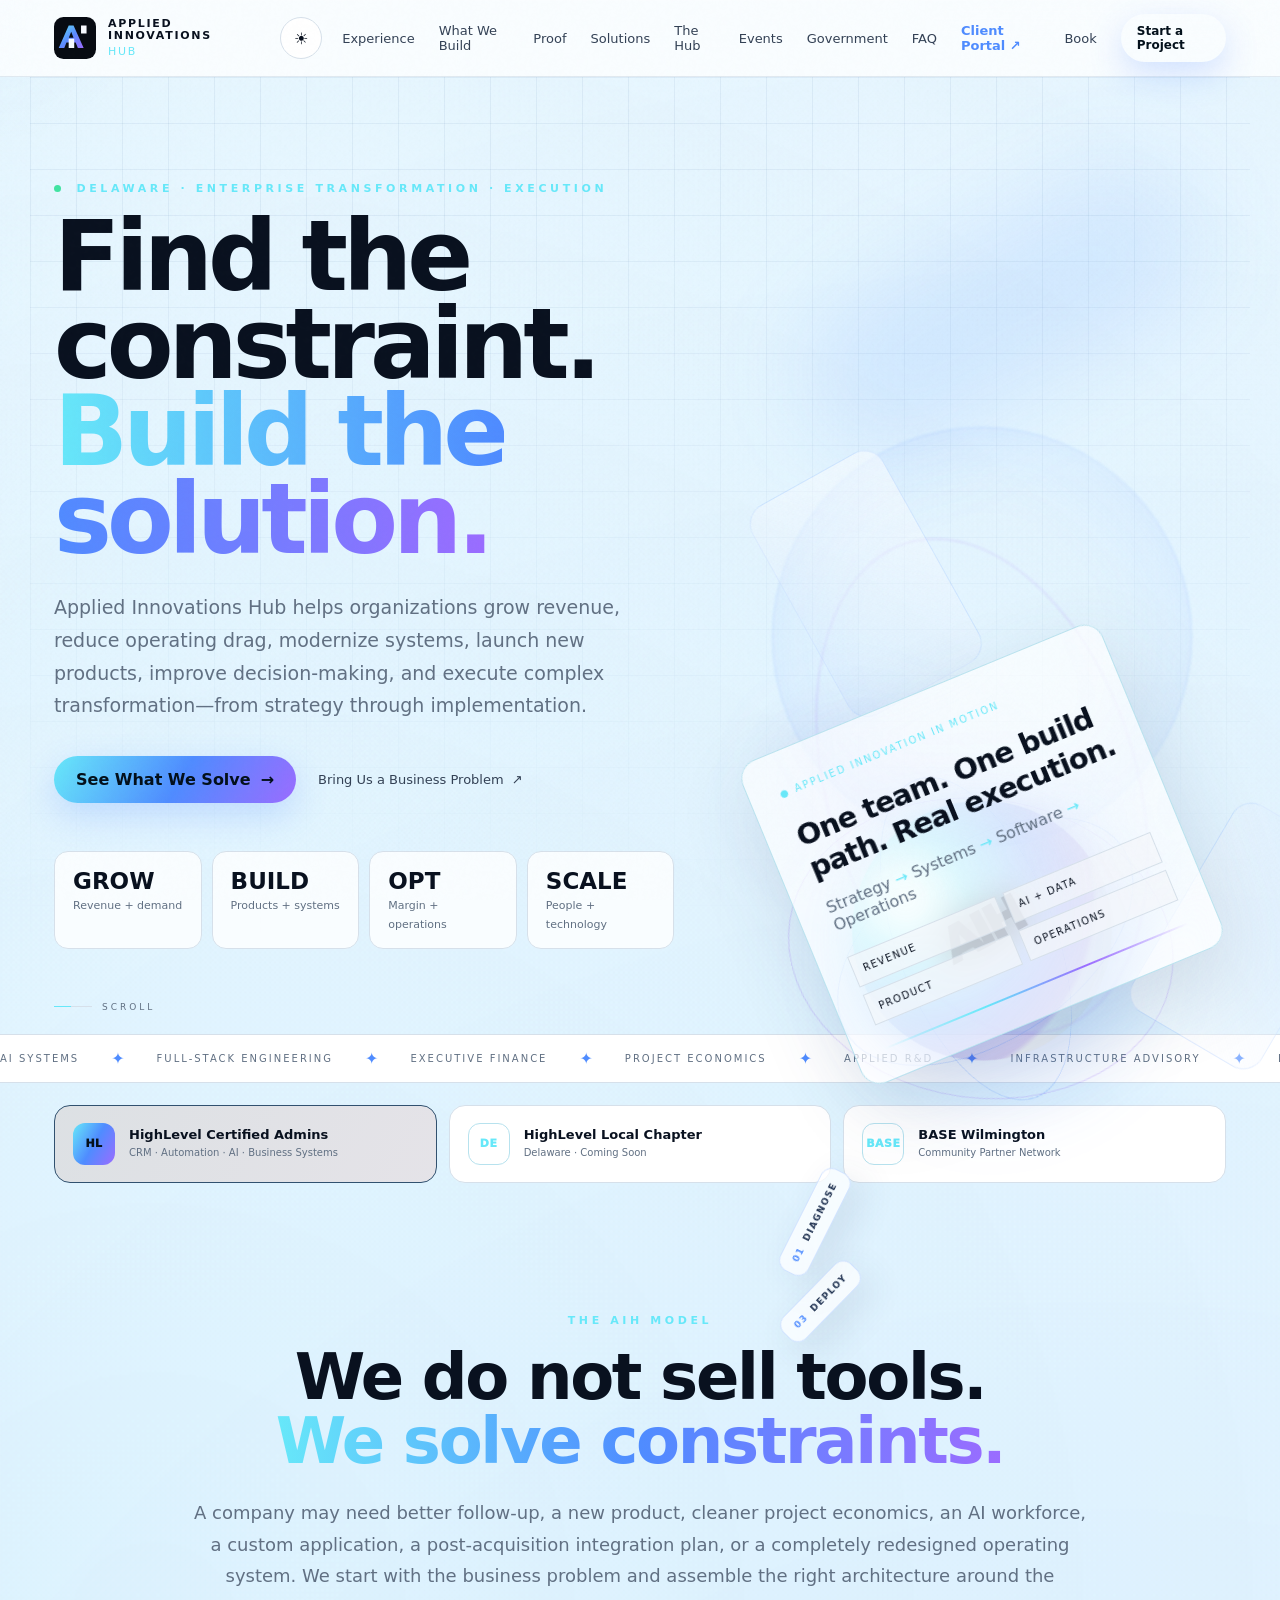
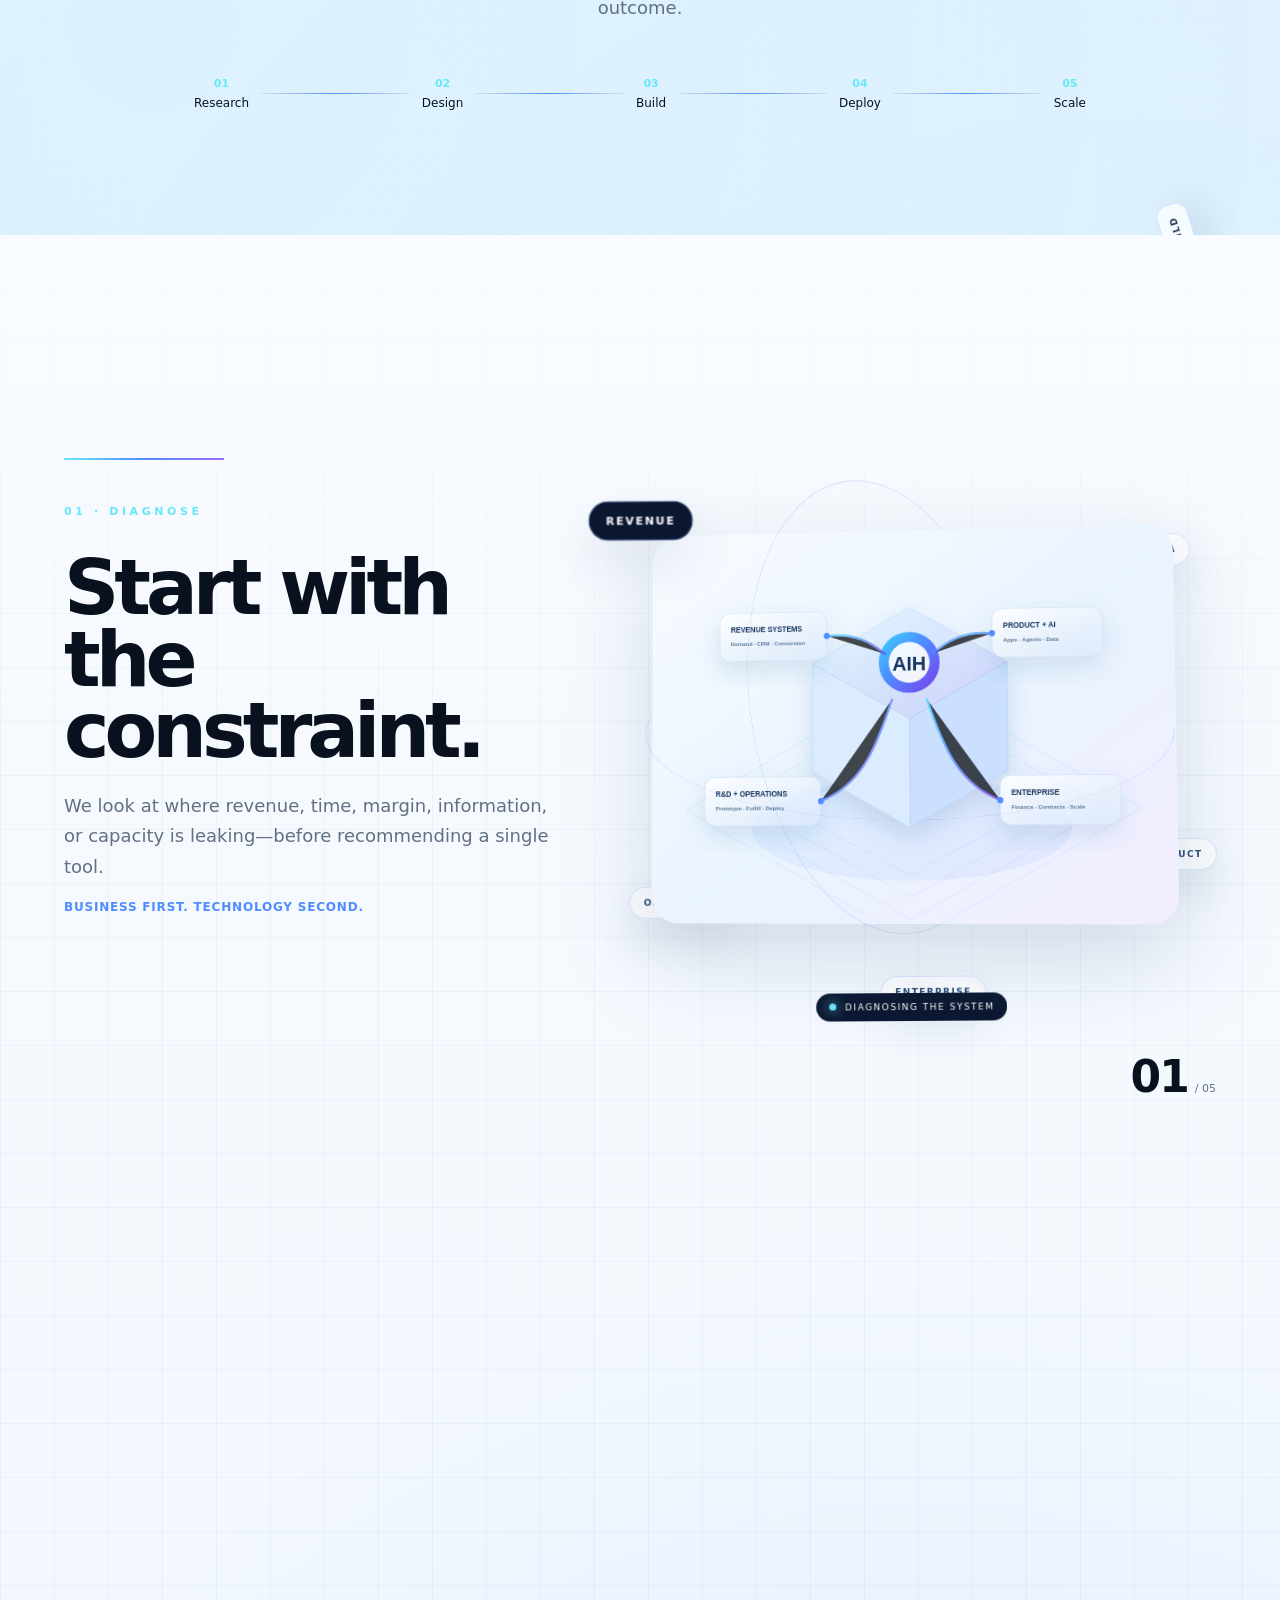
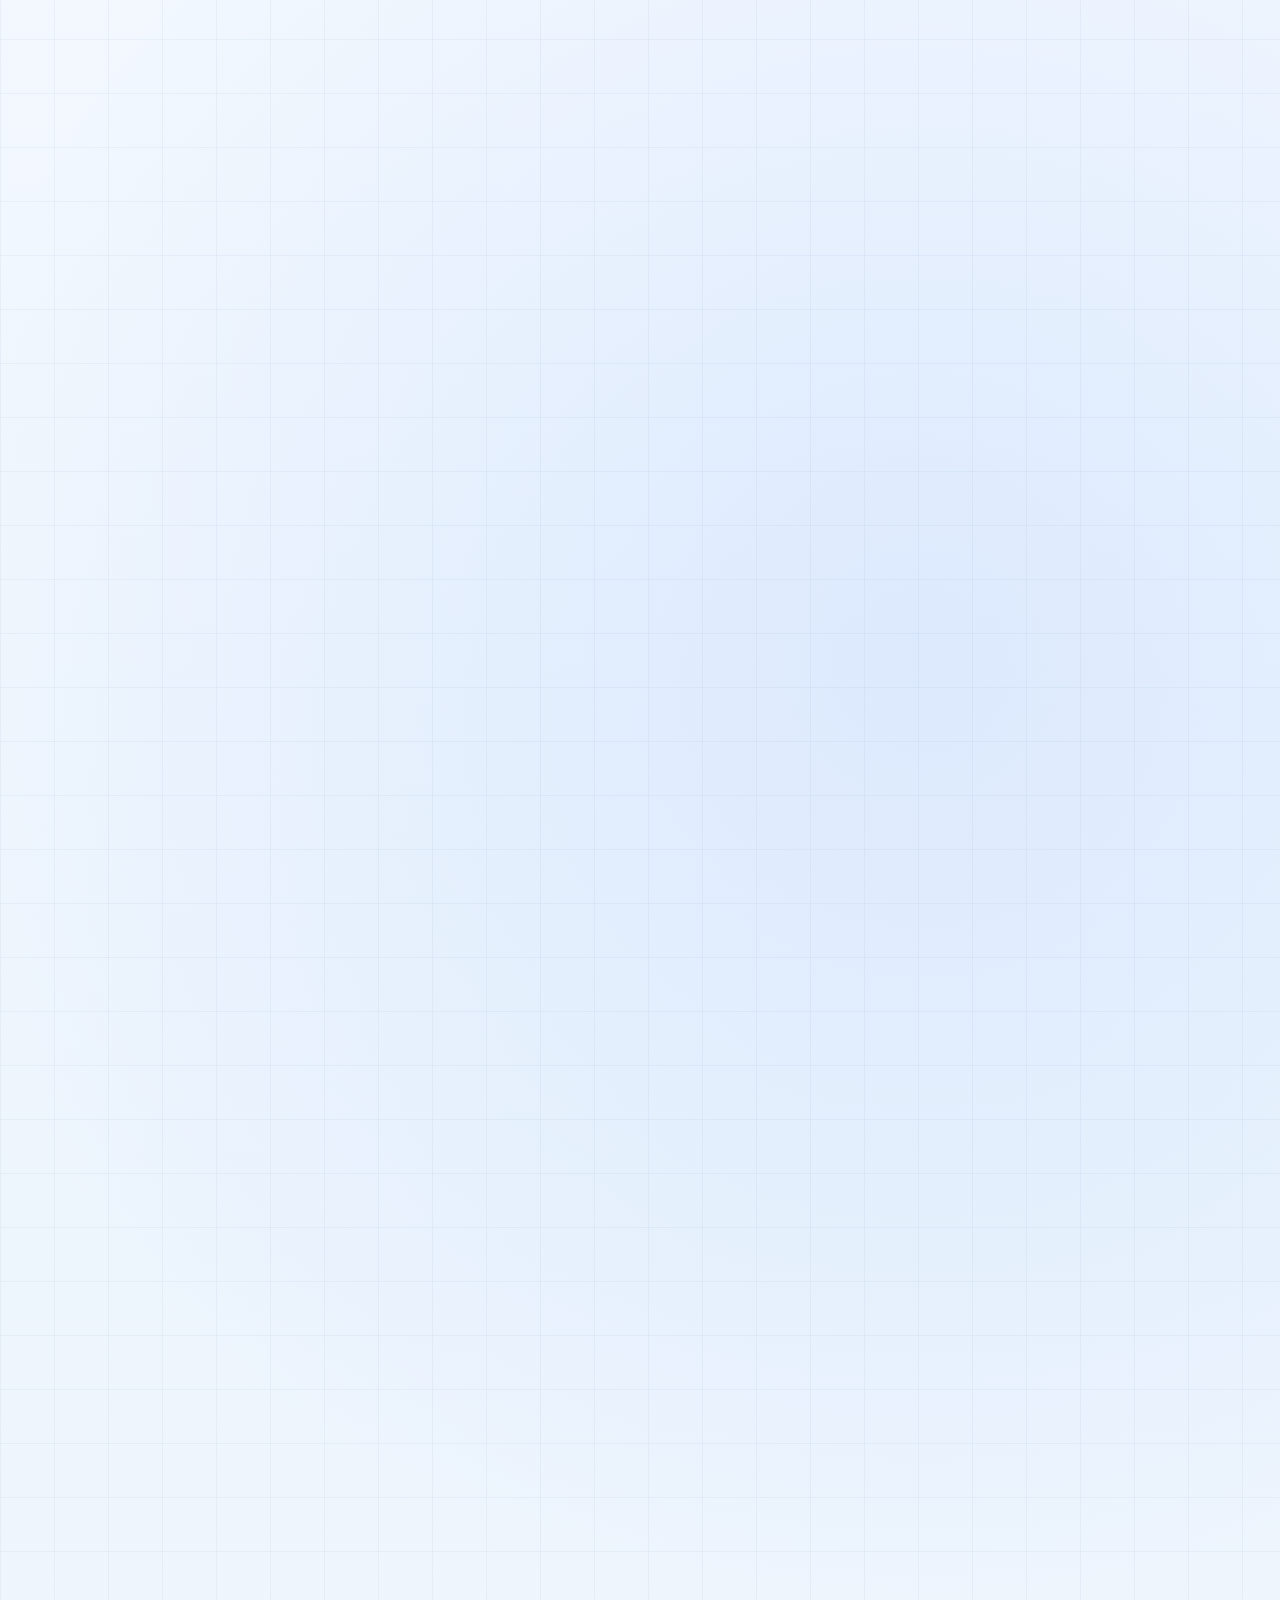
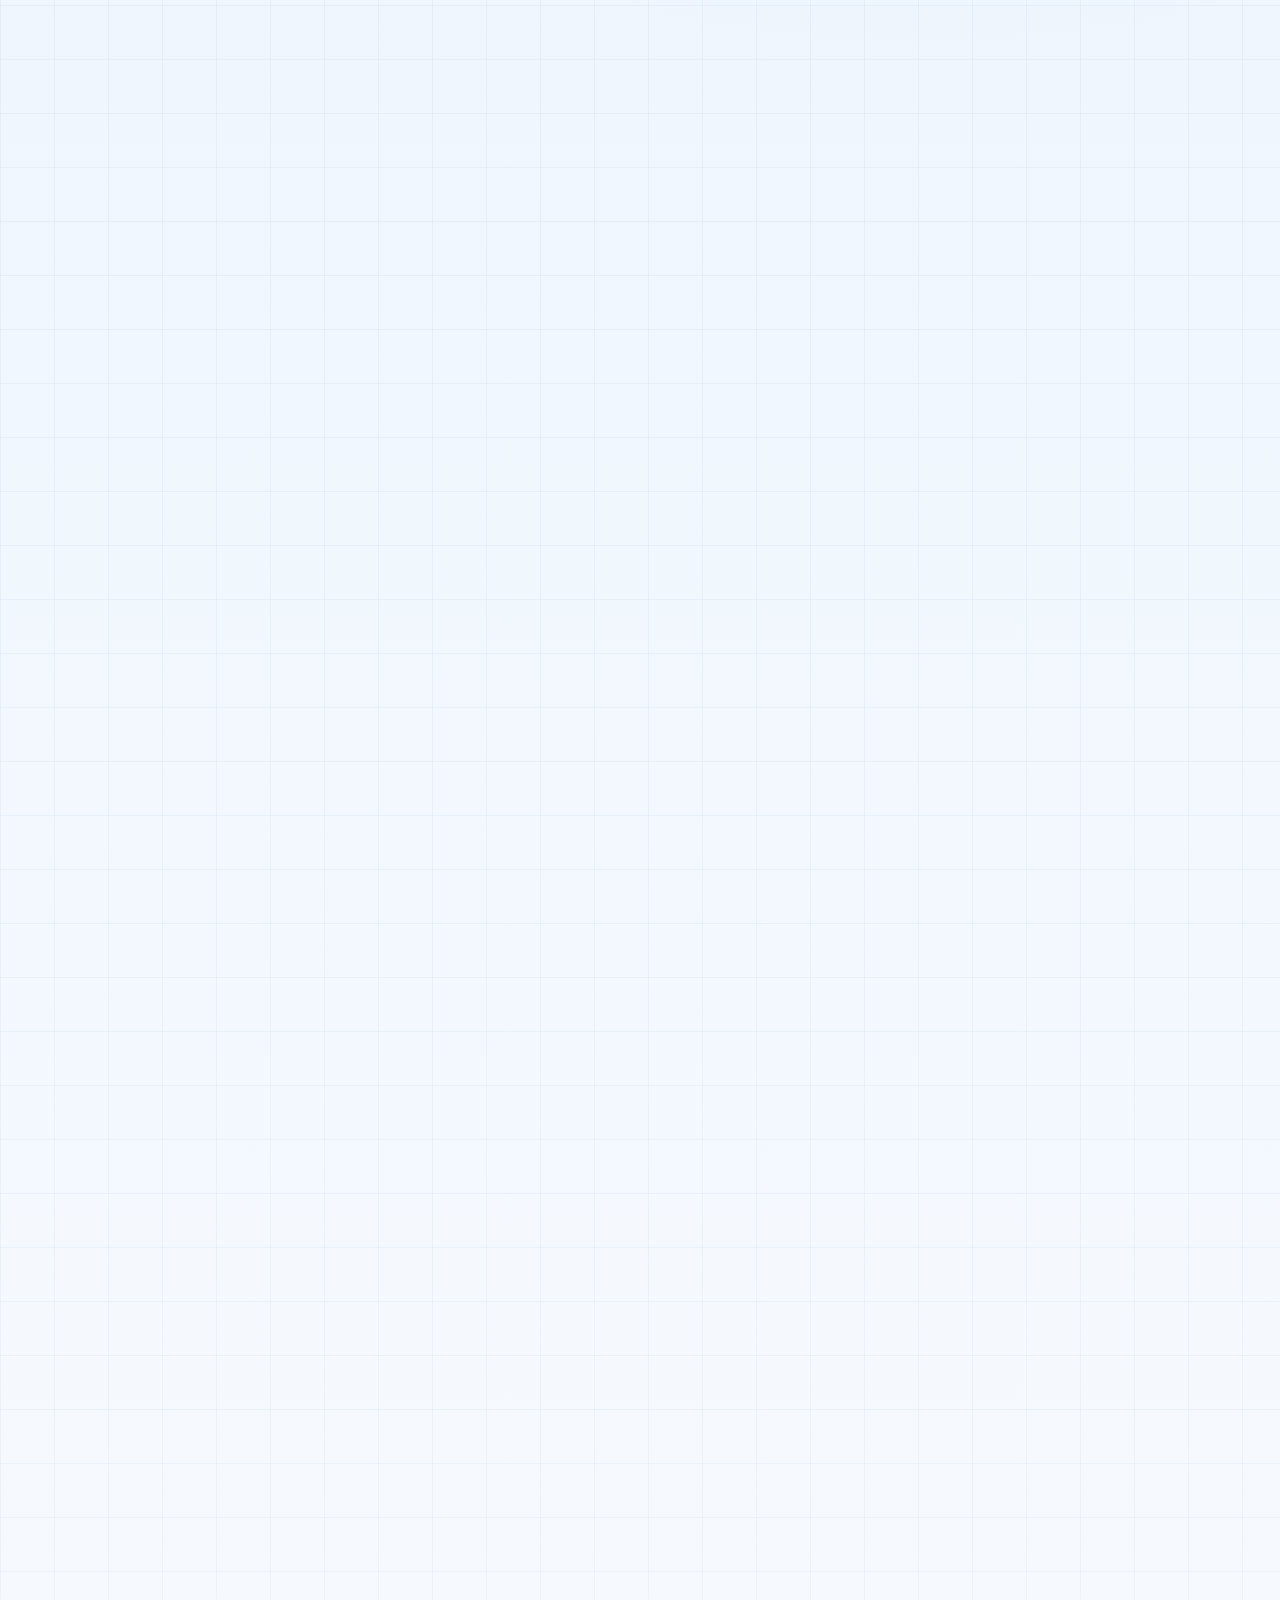
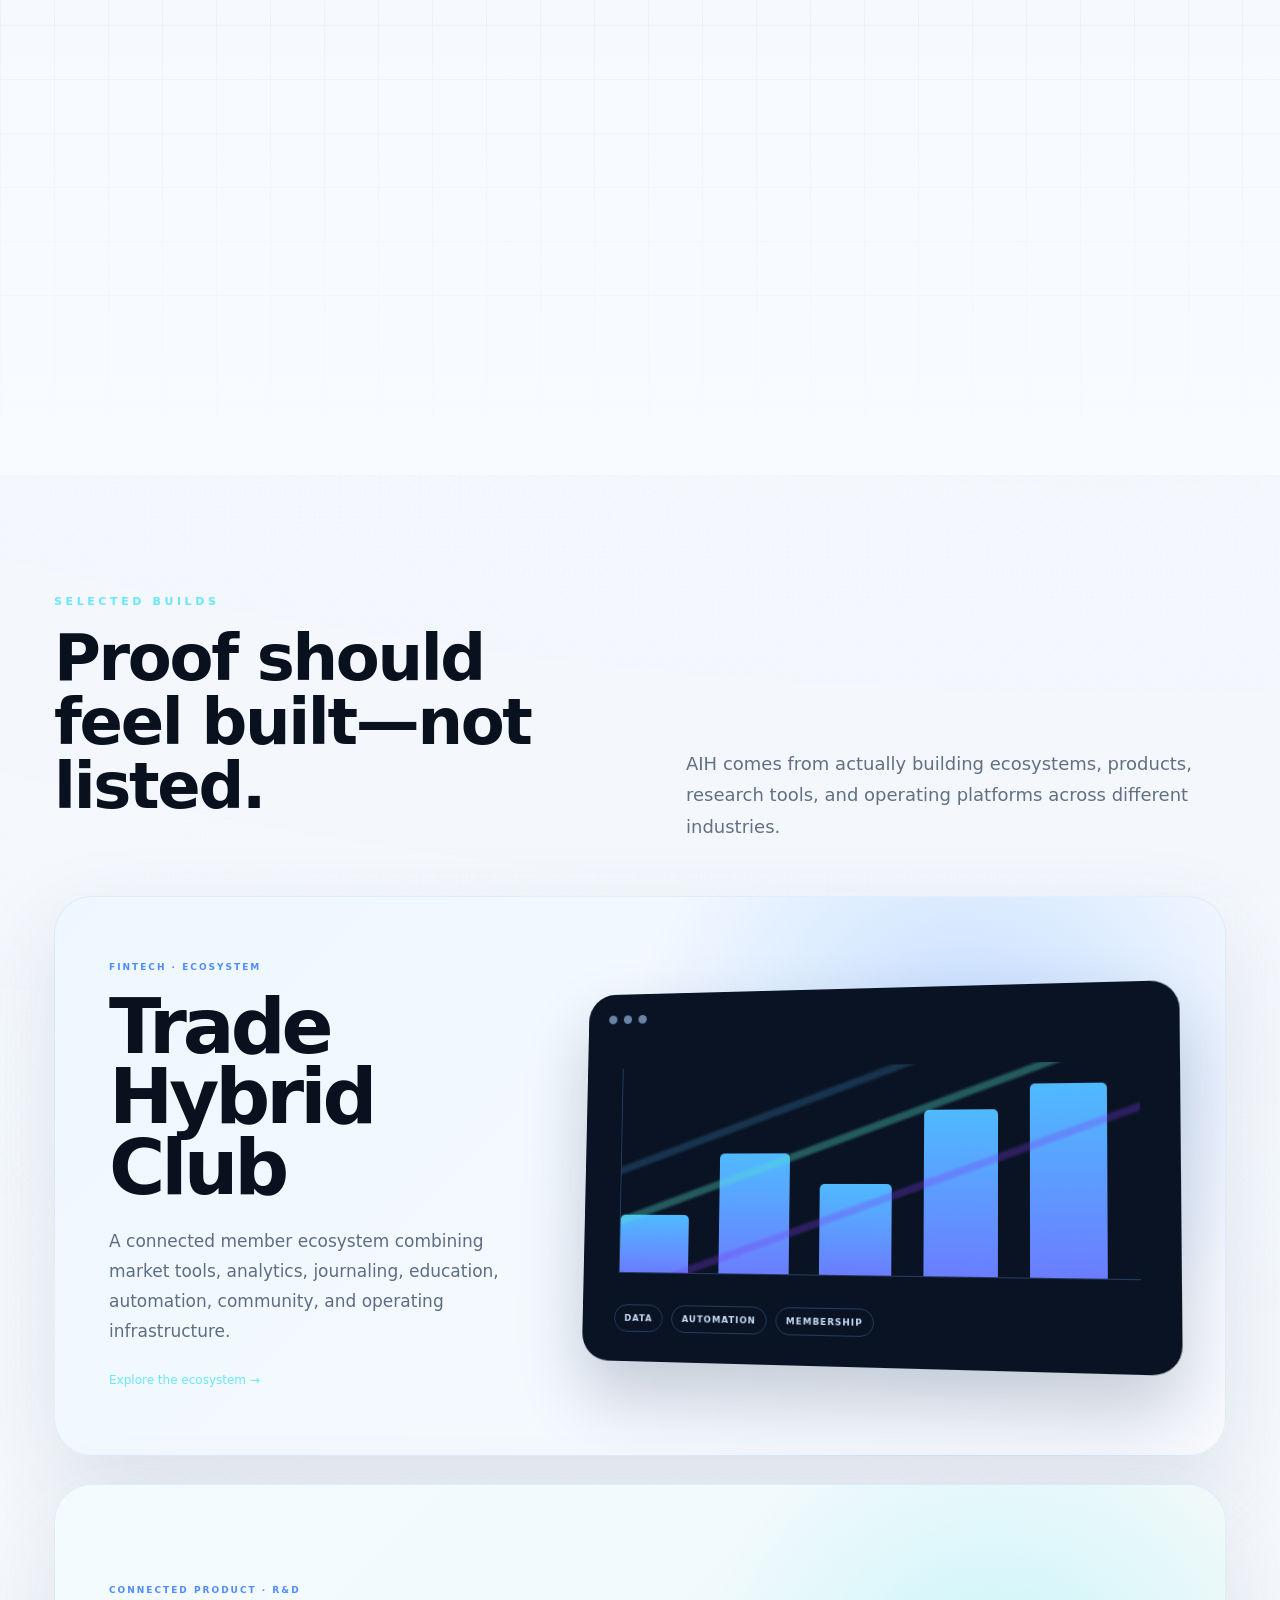
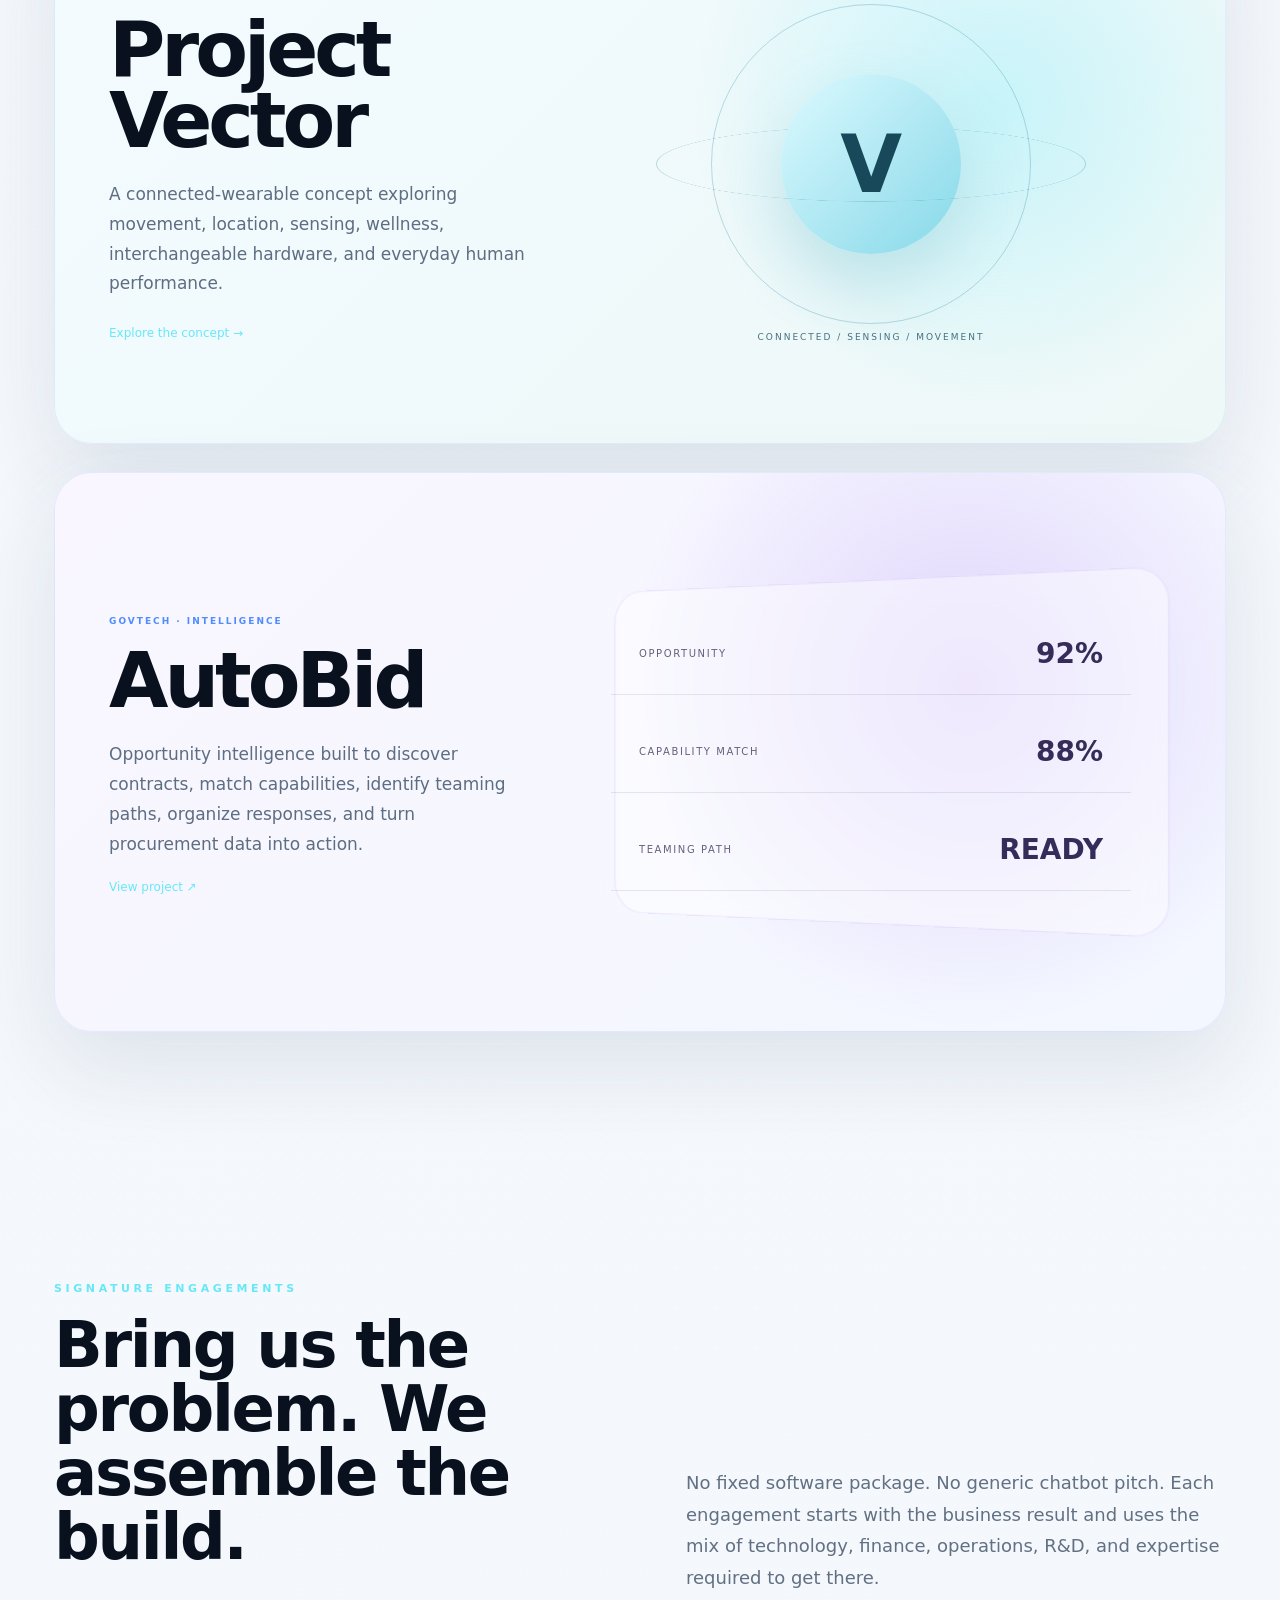
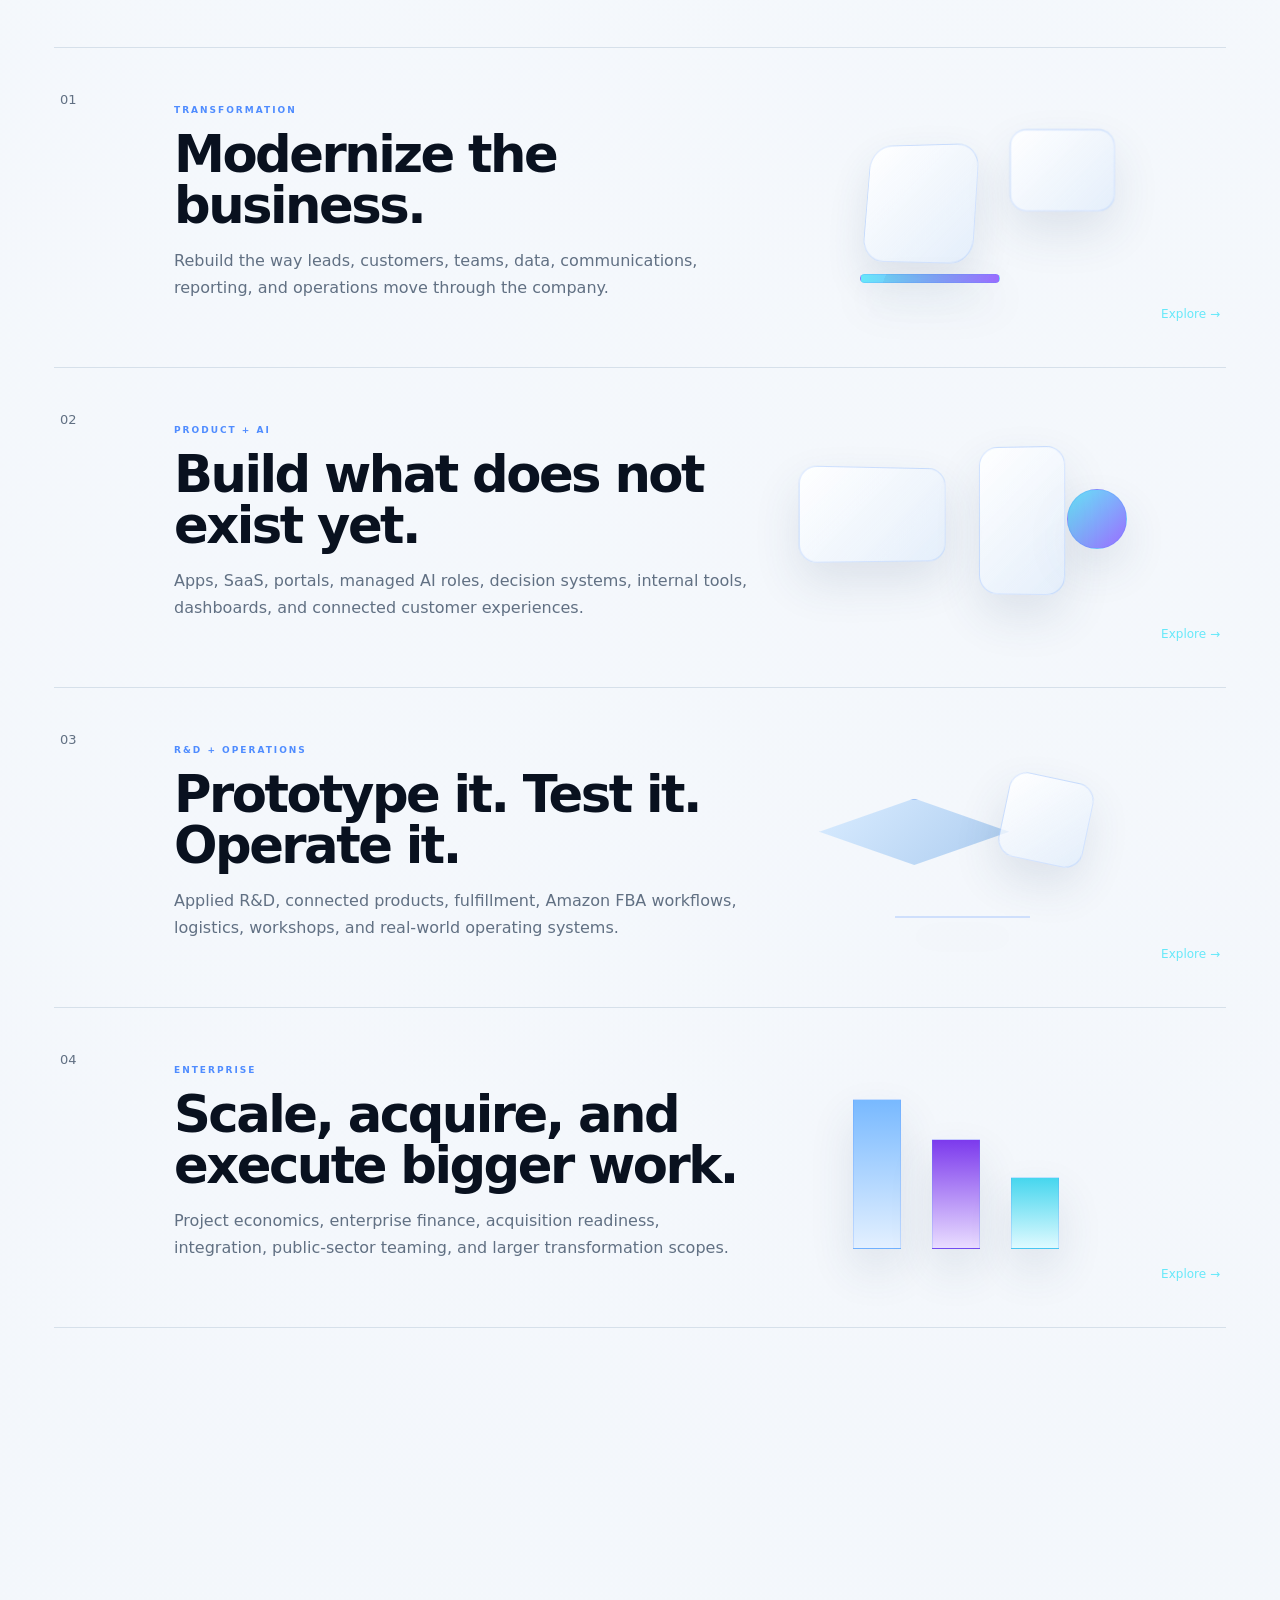
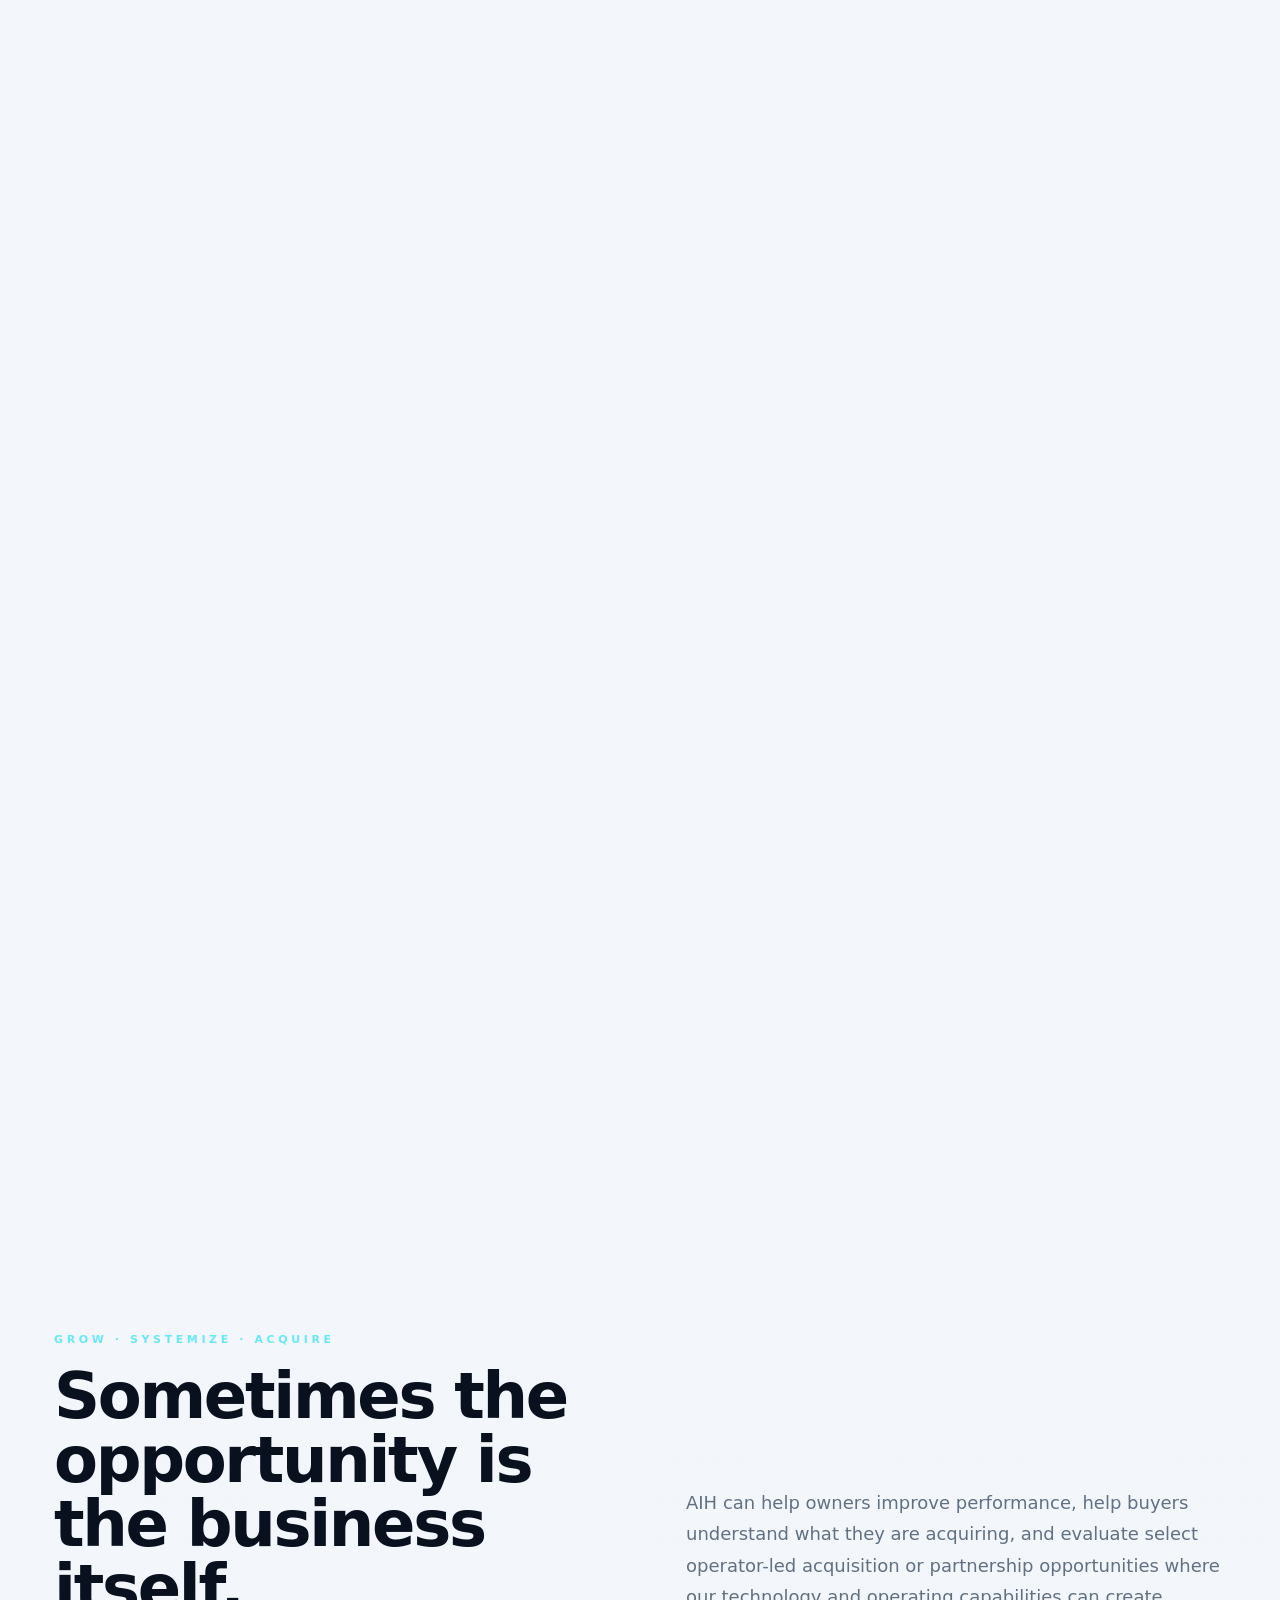
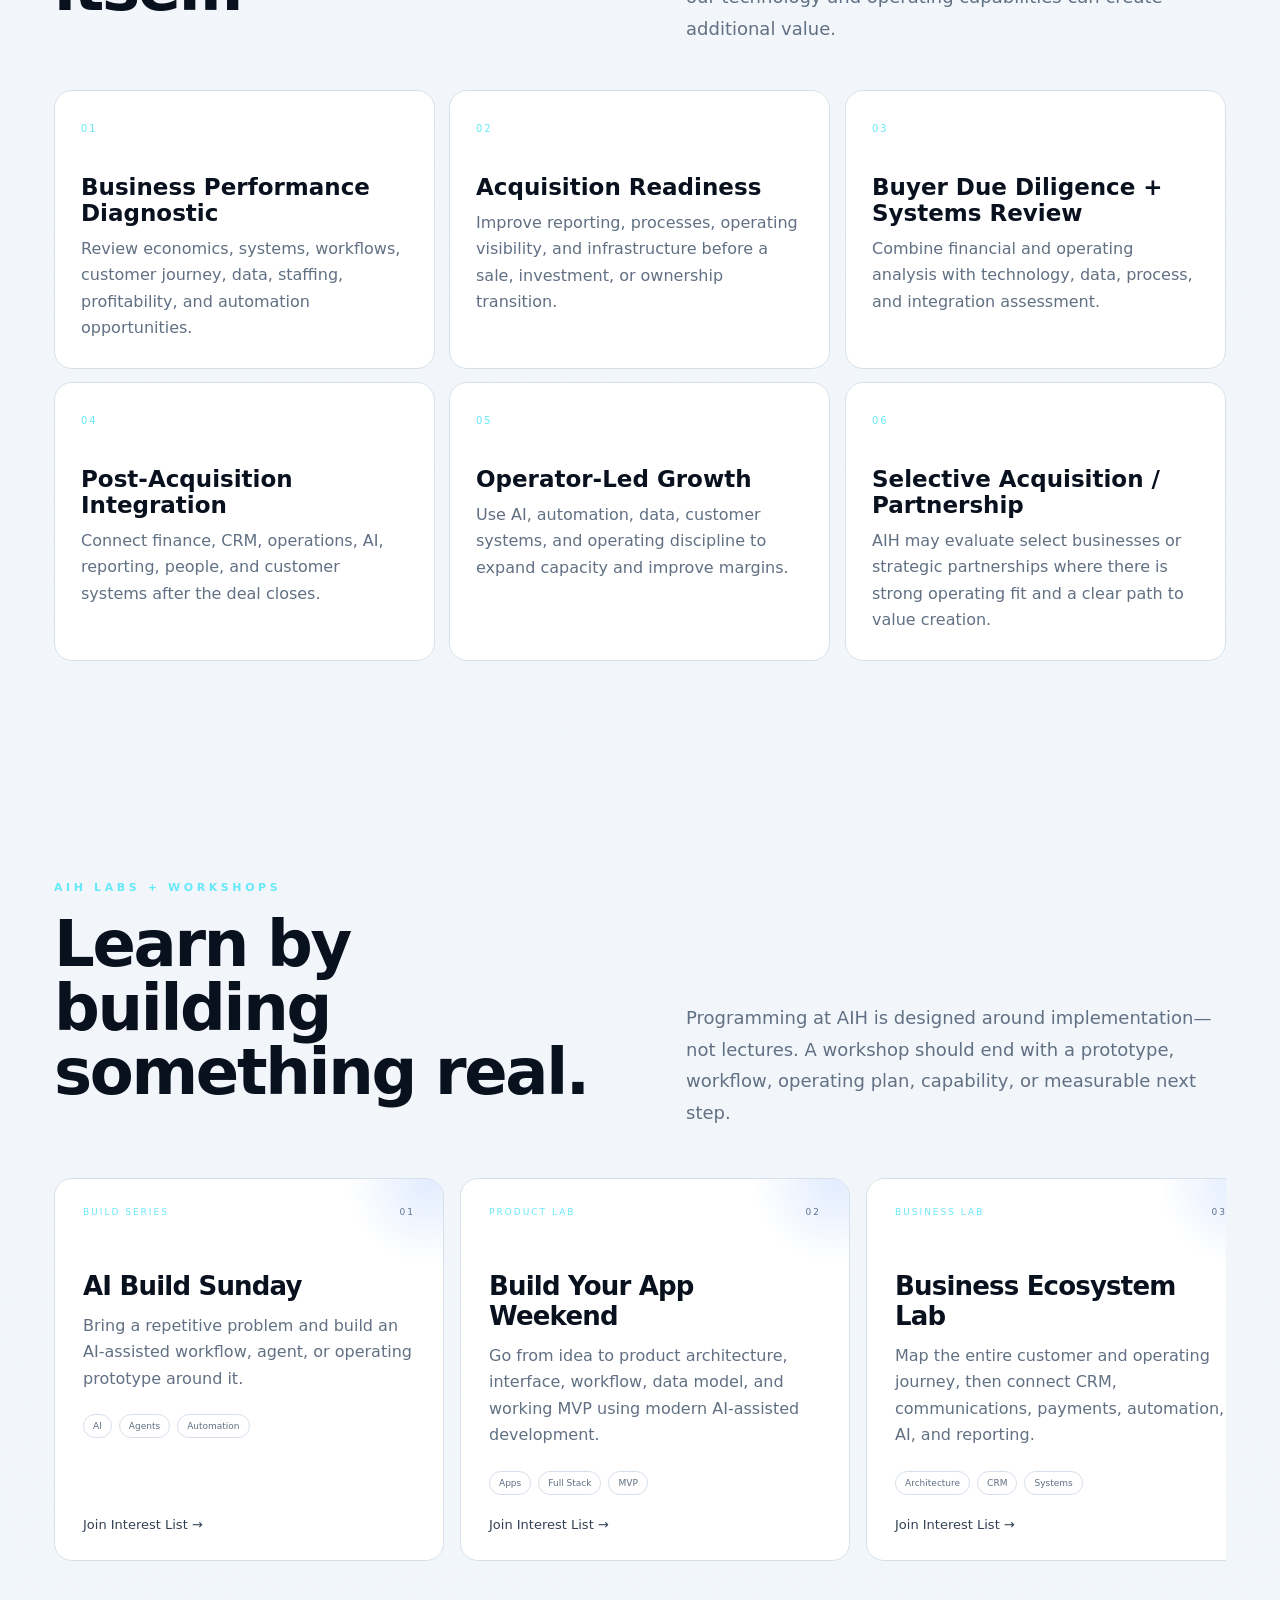
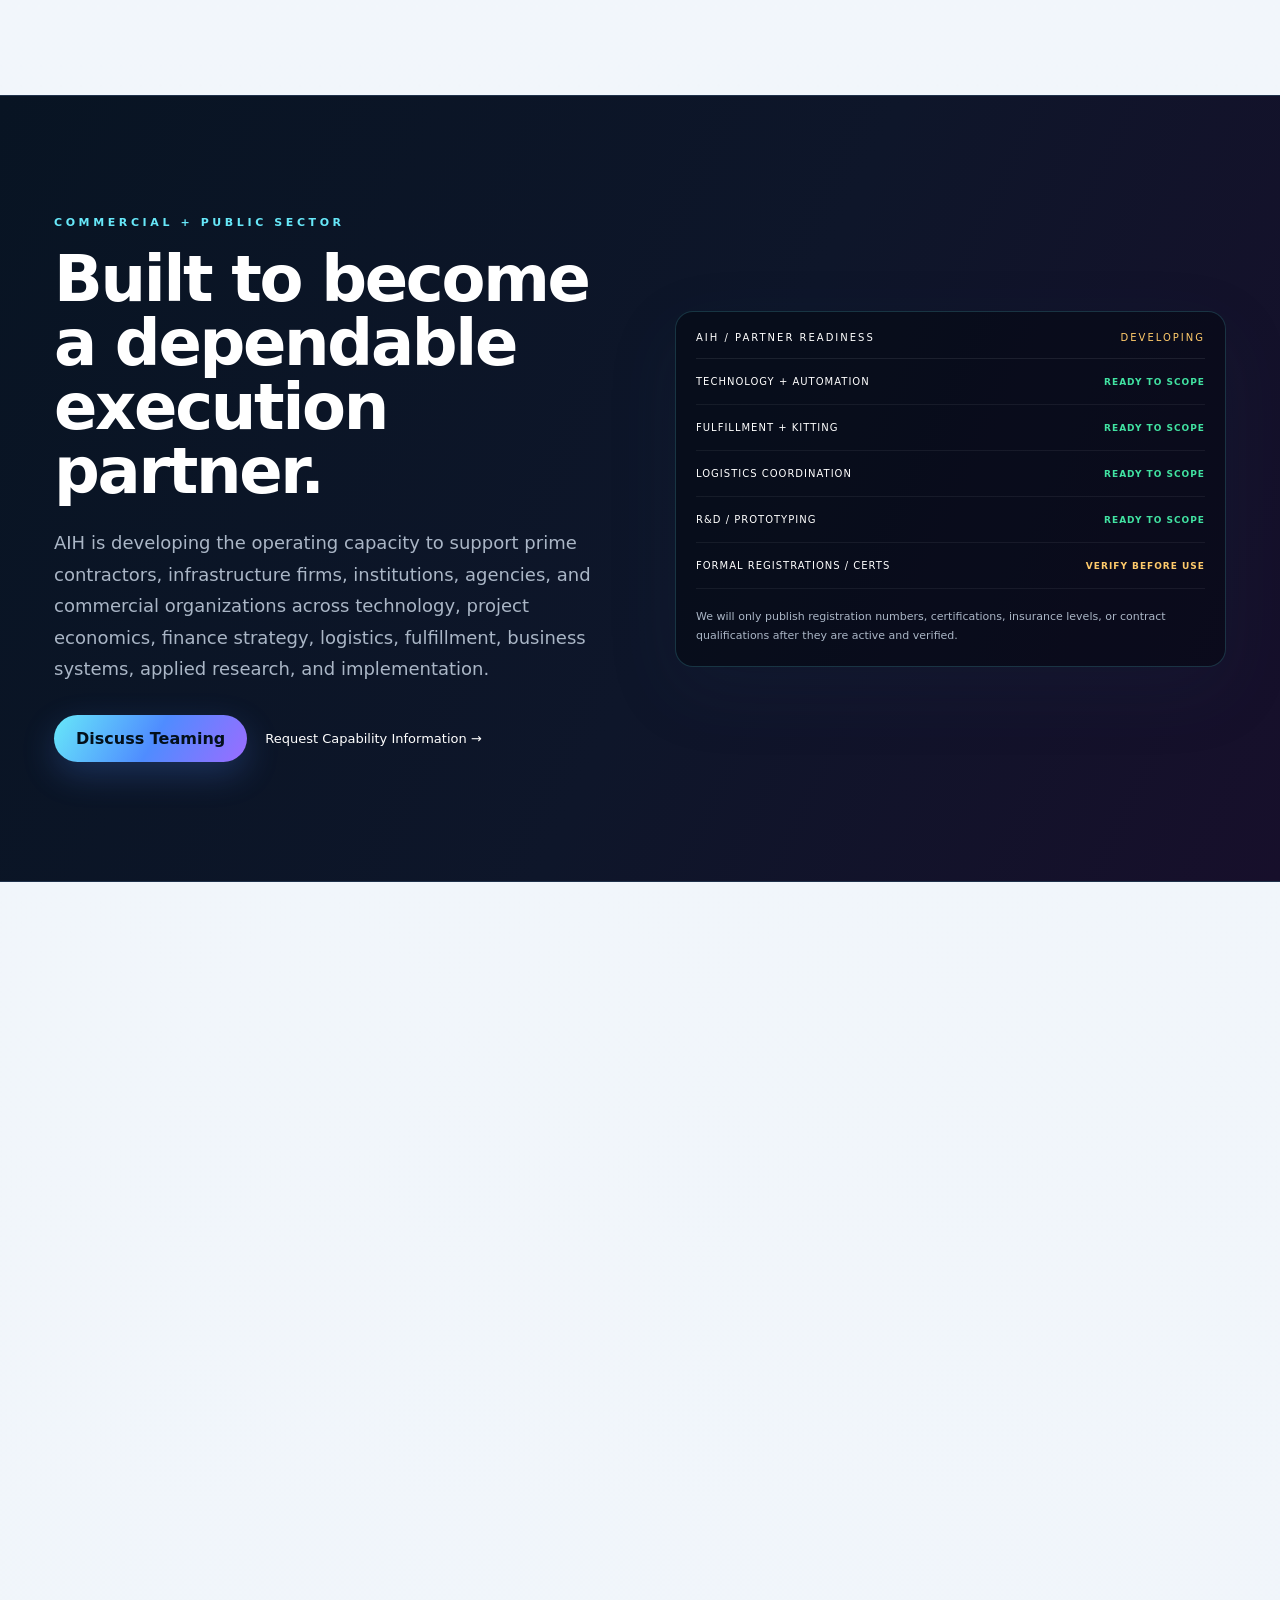
==== commit 167fff06: "Install pinned AIH story in place of capability card wall" ====
--- a/index.html
+++ b/index.html
@@ -198,23 +198,68 @@
 
     
 
-    <section id="capabilities" class="section">
-      <div class="section-head reveal">
-        <div><div class="eyebrow">HOW WE EXECUTE</div><h2>The capability stack behind the outcome.</h2></div>
-        <p>Once the problem is clear, AIH assembles the disciplines required to solve it—software, AI, data, finance, R&D, operations, logistics, training, and project expertise.</p>
-      </div>
-      <div class="cards capability-grid capability-grid-deep">
-        <article class="cap-card reveal tilt-card"><span class="card-num">01</span><div class="card-icon">AI</div><h3>AI Systems + Agents</h3><p>Voice AI, conversational assistants, knowledge systems, qualification, routing, follow-up, customer support, internal copilots, and agent workflows.</p><b>Make the business available even when the team is not.</b><button class="card-link" data-chat-question="What AI systems and agents can AIH build?">Explore <span>↗</span></button></article>
-        <article class="cap-card reveal delay-1 tilt-card"><span class="card-num">02</span><div class="card-icon">APP</div><h3>Full-Stack Product Engineering</h3><p>Custom web apps, portals, SaaS products, membership platforms, marketplaces, client dashboards, internal tools, and connected digital products.</p><b>Build software around the opportunity—not the other way around.</b><button class="card-link" data-chat-question="Can AIH build a full web app or SaaS product?">Explore <span>↗</span></button></article>
-        <article class="cap-card reveal delay-2 tilt-card"><span class="card-num">03</span><div class="card-icon">SYS</div><h3>Ecosystem Architecture</h3><p>CRM, websites, apps, payments, communications, calendars, data, automations, APIs, member access, and operational tools connected into one experience.</p><b>One business. One connected operating architecture.</b><button class="card-link" data-chat-question="What does ecosystem architecture mean for my business?">Explore <span>↗</span></button></article>
-        <article class="cap-card reveal tilt-card"><span class="card-num">04</span><div class="card-icon">R&D</div><h3>Applied R&D + Prototyping</h3><p>AI experiments, fintech tooling, workflow prototypes, connected devices, wearables, proof-of-concept builds, testing, validation, and commercialization planning.</p><b>Turn the hypothesis into something we can test.</b><button class="card-link" data-chat-question="What kind of R&D and prototyping can AIH do?">Explore <span>↗</span></button></article>
-        <article class="cap-card reveal delay-1 tilt-card"><span class="card-num">05</span><div class="card-icon">DATA</div><h3>Data + Decision Systems</h3><p>Dashboards, alerts, scoring, analytics, reporting, data pipelines, opportunity intelligence, operational visibility, and AI-assisted decision support.</p><b>Turn disconnected information into decisions.</b><button class="card-link" data-chat-question="Can AIH build dashboards and decision systems?">Explore <span>↗</span></button></article>
-        <article class="cap-card reveal delay-2 tilt-card"><span class="card-num">06</span><div class="card-icon">OPS</div><h3>Commerce + Physical Operations</h3><p>Fulfillment, Amazon FBA workflows, inventory, kitting, returns, shipping, local delivery, dispatch, route systems, and physical-digital operations.</p><b>Connect the software to what happens in the real world.</b><button class="card-link" data-chat-question="How can AIH help with fulfillment and logistics?">Explore <span>↗</span></button></article>
-        <article class="cap-card reveal tilt-card"><span class="card-num">07</span><div class="card-icon">GOV</div><h3>Public-Sector + Teaming Solutions</h3><p>Opportunity research, capability matching, technical execution, subcontract support, logistics, systems implementation, sourcing, documentation, and delivery support.</p><b>Build the capability to perform—not just bid.</b><button class="card-link" data-chat-question="How can AIH support a prime contractor or public-sector project?">Explore <span>↗</span></button></article>
-        <article class="cap-card reveal delay-1 tilt-card"><span class="card-num">08</span><div class="card-icon">LAB</div><h3>Training + Innovation Programs</h3><p>AI literacy, no-code/full-stack building, automation, entrepreneurship, procurement, e-commerce operations, technical labs, and workforce development.</p><b>Teach people how to build, then help them deploy.</b><button class="card-link" data-chat-question="What training and innovation programs does AIH offer?">Explore <span>↗</span></button></article>
-        <article class="cap-card reveal delay-2 tilt-card"><span class="card-num">09</span><div class="card-icon">CFO</div><h3>Enterprise Finance + Project Economics</h3><p>Executive finance, project economics, profitability, forecasting, capital planning, acquisition diligence, integration, and infrastructure-sector decision support.</p><b>Connect transformation decisions to economics, capital, and enterprise value.</b><button class="card-link" data-chat-question="How can AIH support enterprise finance, project economics, or infrastructure firms?">Explore <span>↗</span></button></article>
-        <article class="cap-card reveal tilt-card"><span class="card-num">10</span><div class="card-icon">AGNT</div><h3>Managed AI Employees</h3><p>Design, train, deploy, and manage AI agents with specific job descriptions, knowledge, actions, escalation rules, quality controls, and measurable business outcomes.</p><b>Build an AI workforce that actually has responsibilities.</b><button class="card-link" data-chat-question="How does AIH build and manage AI employees?">Explore <span>↗</span></button></article>
-        <article class="cap-card reveal delay-1 tilt-card"><span class="card-num">11</span><div class="card-icon">M&A</div><h3>Business Growth + Acquisition Strategy</h3><p>Assess operations, economics, systems, profitability, acquisition readiness, integration risk, and value-creation opportunities for owners, buyers, and operators.</p><b>Improve the business before, during, or after the deal.</b><button class="card-link" data-chat-question="How can AIH help improve or acquire a business?">Explore <span>↗</span></button></article>
+    <section id="experience" class="scroll-experience">
+      <span id="outcomes" class="anchor-target" aria-hidden="true"></span>
+      <span id="capabilities" class="anchor-target" aria-hidden="true"></span>
+      <div class="experience-sticky">
+        <div class="experience-copy">
+          <div class="experience-progress"><span id="experienceProgress"></span></div>
+
+          <article class="experience-step active" data-story-step="0">
+            <div class="eyebrow">01 · DIAGNOSE</div>
+            <h2>Start with the constraint.</h2>
+            <p>We look at where revenue, time, margin, information, or capacity is leaking—before recommending a single tool.</p>
+            <strong>Business first. Technology second.</strong>
+          </article>
+
+          <article class="experience-step" data-story-step="1">
+            <div class="eyebrow">02 · ARCHITECT</div>
+            <h2>Design the system around the outcome.</h2>
+            <p>Customer journey, CRM, applications, data, communications, AI roles, finance, and operations become one connected architecture.</p>
+            <strong>One operating model instead of disconnected software.</strong>
+          </article>
+
+          <article class="experience-step" data-story-step="2">
+            <div class="eyebrow">03 · BUILD</div>
+            <h2>Turn strategy into something real.</h2>
+            <p>Custom apps, SaaS, dashboards, managed agents, automations, prototypes, decision systems, portals, and digital products.</p>
+            <strong>From whiteboard to working product.</strong>
+          </article>
+
+          <article class="experience-step" data-story-step="3">
+            <div class="eyebrow">04 · OPERATE</div>
+            <h2>Connect software to the real world.</h2>
+            <p>Fulfillment, FBA, inventory, routing, logistics, workshops, customer operations, support, and physical execution.</p>
+            <strong>Systems that survive contact with reality.</strong>
+          </article>
+
+          <article class="experience-step" data-story-step="4">
+            <div class="eyebrow">05 · SCALE</div>
+            <h2>Build for the next version of the company.</h2>
+            <p>Project economics, enterprise finance, acquisitions, integration, public-sector execution, larger contracts, and a managed digital workforce.</p>
+            <strong>More capability without more chaos.</strong>
+            <div class="actions">
+              <a class="pill magnetic" href="/blueprint">Find My Biggest Constraint →</a>
+              <button class="ghost magnetic" data-open-calendar>Talk Through a Project ↗</button>
+            </div>
+          </article>
+        </div>
+
+        <div class="experience-visual scene-0" id="experienceVisual" aria-hidden="true">
+          <img src="/assets/aih-world.svg" alt="" class="experience-image">
+          <div class="experience-orbit orbit-one"></div>
+          <div class="experience-orbit orbit-two"></div>
+          <div class="experience-node node-a"><span>REVENUE</span></div>
+          <div class="experience-node node-b"><span>AI + DATA</span></div>
+          <div class="experience-node node-c"><span>PRODUCT</span></div>
+          <div class="experience-node node-d"><span>OPERATIONS</span></div>
+          <div class="experience-node node-e"><span>ENTERPRISE</span></div>
+          <div class="experience-status"><i></i><span id="experienceStatus">DIAGNOSING THE SYSTEM</span></div>
+        </div>
+
+        <div class="experience-index" aria-hidden="true">
+          <b id="experienceIndex">01</b><span>/ 05</span>
+        </div>
       </div>
     </section>
 
--- a/styles.css
+++ b/styles.css
@@ -517,3 +517,180 @@
   .core-orb,.core-ring,.facility-cube{animation:none!important}
   .innovation-stage,.perspective-section,.project-card,.outcome-card,.solution-card{transform:none!important}
 }
+
+
+/* ===== IMMERSIVE SCROLL STORY ===== */
+.scroll-experience{
+  position:relative;
+  min-height:560vh;
+  background:
+    radial-gradient(circle at 72% 40%,rgba(79,140,255,.12),transparent 32%),
+    linear-gradient(180deg,#f8fbff 0%,#edf5fd 52%,#f8fbff 100%);
+  isolation:isolate;
+}
+.scroll-experience:before{
+  content:"";position:absolute;inset:0;
+  background-image:linear-gradient(rgba(71,114,164,.055) 1px,transparent 1px),linear-gradient(90deg,rgba(71,114,164,.055) 1px,transparent 1px);
+  background-size:54px 54px;
+  mask-image:linear-gradient(to bottom,transparent,black 10%,black 90%,transparent);
+  pointer-events:none;
+}
+.anchor-target{position:absolute;top:0}
+.experience-sticky{
+  position:sticky;top:0;height:100vh;min-height:700px;
+  display:grid;grid-template-columns:minmax(0,.9fr) minmax(540px,1.1fr);
+  gap:40px;align-items:center;
+  max-width:1500px;margin:0 auto;padding:110px 5vw 60px;
+  overflow:hidden;
+}
+.experience-copy{position:relative;height:540px;z-index:4}
+.experience-step{
+  position:absolute;inset:0;display:flex;flex-direction:column;justify-content:center;
+  opacity:0;transform:translateY(55px) scale(.97);pointer-events:none;
+  transition:opacity .55s ease,transform .7s cubic-bezier(.2,.8,.2,1);
+}
+.experience-step.active{opacity:1;transform:none;pointer-events:auto}
+.experience-step h2{font-size:clamp(56px,6vw,96px);line-height:.93;letter-spacing:-5px;margin:16px 0 24px;max-width:760px}
+.experience-step p{font-size:18px;line-height:1.7;color:var(--muted);max-width:660px;margin:0 0 18px}
+.experience-step strong{font-size:12px;letter-spacing:.8px;text-transform:uppercase;color:var(--blue)}
+.experience-step .actions{margin-top:28px}
+.experience-progress{position:absolute;left:0;top:18px;width:160px;height:2px;background:var(--line);z-index:5}
+.experience-progress span{display:block;width:20%;height:100%;background:linear-gradient(90deg,var(--cyan),var(--blue),var(--violet));transition:width .45s ease}
+
+.experience-visual{
+  position:relative;height:min(72vh,720px);min-height:580px;
+  transform-style:preserve-3d;perspective:1300px;
+  transition:transform .8s cubic-bezier(.2,.8,.2,1),filter .6s ease;
+}
+.experience-image{
+  position:absolute;inset:7% 3% 4% 3%;width:94%;height:89%;object-fit:contain;
+  filter:drop-shadow(0 34px 50px rgba(39,76,121,.18));
+  transform:translateZ(30px) rotateX(3deg) rotateY(-5deg) scale(.92);
+  transition:transform .9s cubic-bezier(.2,.8,.2,1),filter .6s ease;
+}
+.experience-orbit{
+  position:absolute;left:50%;top:50%;border-radius:50%;border:1px solid rgba(79,140,255,.18);
+  transform-style:preserve-3d;pointer-events:none
+}
+.orbit-one{width:520px;height:520px;margin:-260px 0 0 -260px;transform:rotateX(71deg);animation:experienceOrbit 18s linear infinite}
+.orbit-two{width:650px;height:430px;margin:-215px 0 0 -325px;transform:rotateY(67deg) rotateZ(12deg);animation:experienceOrbitB 23s linear infinite}
+@keyframes experienceOrbit{to{transform:rotateX(71deg) rotateZ(360deg)}}
+@keyframes experienceOrbitB{to{transform:rotateY(67deg) rotateZ(372deg)}}
+.experience-node{
+  position:absolute;padding:10px 13px;border-radius:999px;background:rgba(255,255,255,.78);
+  border:1px solid rgba(79,140,255,.2);backdrop-filter:blur(12px);
+  box-shadow:0 18px 40px rgba(48,76,112,.12);font-size:9px;letter-spacing:1.4px;font-weight:850;color:#264b7a;
+  transition:transform .85s cubic-bezier(.2,.8,.2,1),opacity .5s ease,background .45s ease,color .45s ease;
+}
+.node-a{left:2%;top:19%}.node-b{right:4%;top:22%}.node-c{right:0;bottom:26%}.node-d{left:4%;bottom:19%}.node-e{left:45%;bottom:5%}
+.experience-status{
+  position:absolute;left:50%;bottom:3%;transform:translateX(-50%);
+  display:flex;align-items:center;gap:9px;padding:9px 13px;border-radius:999px;
+  background:#0b1730;color:#fff;font-size:9px;letter-spacing:1.5px;white-space:nowrap;
+}
+.experience-status i{width:7px;height:7px;background:#6ee7ff;border-radius:50%;box-shadow:0 0 12px #6ee7ff}
+.experience-index{position:absolute;right:5vw;bottom:36px;display:flex;align-items:baseline;gap:7px;color:var(--muted)}
+.experience-index b{font-size:44px;line-height:1;color:var(--text);letter-spacing:-2px}.experience-index span{font-size:11px}
+
+/* Each story beat reshapes the same visual rather than swapping cards */
+.experience-visual.scene-0 .experience-image{transform:translateZ(20px) rotateX(3deg) rotateY(-5deg) scale(.9)}
+.experience-visual.scene-1 .experience-image{transform:translateZ(55px) rotateX(-2deg) rotateY(6deg) scale(.96)}
+.experience-visual.scene-2 .experience-image{transform:translateZ(100px) rotateX(4deg) rotateY(-10deg) scale(1.04);filter:drop-shadow(0 45px 65px rgba(79,140,255,.26))}
+.experience-visual.scene-3 .experience-image{transform:translateZ(65px) rotateX(-5deg) rotateY(9deg) scale(.98)}
+.experience-visual.scene-4 .experience-image{transform:translateZ(125px) rotateX(1deg) rotateY(0deg) scale(1.08);filter:drop-shadow(0 48px 72px rgba(124,58,237,.22))}
+.experience-visual.scene-0 .node-a,
+.experience-visual.scene-1 .node-b,
+.experience-visual.scene-2 .node-c,
+.experience-visual.scene-3 .node-d,
+.experience-visual.scene-4 .node-e{background:#0b1730;color:#fff;transform:scale(1.15) translateZ(80px)}
+.experience-visual.scene-1 .node-a{transform:translate(-30px,80px)}
+.experience-visual.scene-2 .node-b{transform:translate(-70px,110px)}
+.experience-visual.scene-3 .node-c{transform:translate(-80px,-60px)}
+.experience-visual.scene-4 .node-d{transform:translate(90px,-40px)}
+
+/* ===== SIGNATURE ENGAGEMENTS: EDITORIAL, NOT CARD GRID ===== */
+.signature-engagements{padding-top:140px;padding-bottom:140px}
+.engagement-list{border-top:1px solid var(--line);margin-top:54px}
+.engagement-row{
+  min-height:320px;display:grid;grid-template-columns:80px minmax(0,1.35fr) minmax(280px,.8fr) auto;
+  gap:34px;align-items:center;border-bottom:1px solid var(--line);padding:36px 6px;position:relative;overflow:hidden
+}
+.engagement-row:before{
+  content:"";position:absolute;inset:0;background:linear-gradient(90deg,transparent,rgba(79,140,255,.04),transparent);
+  transform:translateX(-100%);transition:transform .7s ease
+}
+.engagement-row:hover:before{transform:translateX(0)}
+.engagement-num{font-size:13px;color:var(--muted);align-self:start;padding-top:8px}
+.engagement-copy{position:relative;z-index:2}.engagement-copy>span{font-size:9px;letter-spacing:2px;color:var(--blue);font-weight:850}
+.engagement-copy h3{font-size:clamp(38px,4vw,62px);line-height:1;letter-spacing:-2.5px;margin:12px 0}
+.engagement-copy p{color:var(--muted);line-height:1.7;max-width:720px}
+.engagement-visual{height:190px;position:relative;perspective:900px;transform-style:preserve-3d}
+.engagement-visual i{position:absolute;display:block;border:1px solid rgba(79,140,255,.22);background:linear-gradient(135deg,rgba(255,255,255,.92),rgba(215,231,250,.52));box-shadow:0 20px 45px rgba(46,73,108,.12)}
+.ev-system i:nth-child(1){width:120px;height:120px;border-radius:24px;left:22%;top:30px;transform:rotateY(-22deg) rotateX(10deg)}
+.ev-system i:nth-child(2){width:100px;height:78px;border-radius:16px;right:6%;top:20px;transform:translateZ(45px)}
+.ev-system i:nth-child(3){width:140px;height:9px;border-radius:99px;left:22%;bottom:20px;background:linear-gradient(90deg,var(--cyan),var(--violet))}
+.ev-product i:nth-child(1){width:150px;height:95px;border-radius:18px;left:4%;top:34px;transform:rotateY(18deg)}
+.ev-product i:nth-child(2){width:82px;height:140px;border-radius:18px;right:20%;top:18px;transform:translateZ(50px) rotateY(-12deg)}
+.ev-product i:nth-child(3){width:60px;height:60px;border-radius:50%;right:0;top:56px;background:linear-gradient(135deg,var(--cyan),var(--violet))}
+.ev-ops i:nth-child(1){width:190px;height:95px;left:10%;top:46px;clip-path:polygon(0 35%,50% 0,100% 35%,50% 70%);background:linear-gradient(135deg,#d9ecff,#a8c9ee)}
+.ev-ops i:nth-child(2){width:86px;height:86px;border-radius:18px;right:11%;top:24px;transform:rotate(12deg)}
+.ev-ops i:nth-child(3){width:135px;height:2px;left:32%;bottom:25px;background:linear-gradient(90deg,var(--blue),var(--violet))}
+.ev-enterprise i:nth-child(1){width:48px;height:150px;left:20%;bottom:14px;background:linear-gradient(#78b9ff,#e3f0ff)}
+.ev-enterprise i:nth-child(2){width:48px;height:110px;left:43%;bottom:14px;background:linear-gradient(#7c3aed,#e9ddff)}
+.ev-enterprise i:nth-child(3){width:48px;height:72px;left:66%;bottom:14px;background:linear-gradient(#46d6ee,#dffaff)}
+.engagement-row .project-link{position:relative;z-index:2;white-space:nowrap}
+
+/* ===== CINEMATIC PROJECT PROOF ===== */
+.cinematic-projects{padding-top:120px}
+.project-film{display:grid;gap:28px;margin-top:54px}
+.project-scene{
+  min-height:560px;border-radius:38px;overflow:hidden;padding:54px;display:grid;grid-template-columns:minmax(0,.82fr) minmax(460px,1.18fr);gap:45px;align-items:center;
+  position:relative;box-shadow:0 32px 90px rgba(43,70,105,.12);border:1px solid rgba(79,140,255,.12)
+}
+.project-scene-copy{z-index:2}.project-scene-copy>span{font-size:9px;letter-spacing:2px;font-weight:850;color:var(--blue)}
+.project-scene-copy h3{font-size:clamp(54px,6vw,86px);line-height:.92;letter-spacing:-4px;margin:18px 0 24px}
+.project-scene-copy p{font-size:17px;line-height:1.75;color:#5d6d82;max-width:630px}
+.project-trade{background:radial-gradient(circle at 78% 30%,rgba(69,146,255,.28),transparent 34%),linear-gradient(135deg,#eef7ff,#f9fbff)}
+.project-vector{background:radial-gradient(circle at 80% 40%,rgba(103,232,249,.3),transparent 30%),linear-gradient(135deg,#f3fbff,#eef8f7)}
+.project-autobid{background:radial-gradient(circle at 78% 38%,rgba(124,58,237,.18),transparent 35%),linear-gradient(135deg,#f9f6ff,#f3f7ff)}
+.project-screen{height:380px;border-radius:28px;background:#0a1323;box-shadow:0 35px 70px rgba(18,40,75,.22);padding:22px;transform:perspective(1000px) rotateY(-8deg) rotateX(3deg);position:relative;overflow:hidden}
+.screen-bar{display:flex;gap:7px}.screen-bar i{width:9px;height:9px;border-radius:50%;background:#6884a7}.screen-chart{position:absolute;inset:78px 38px 90px 38px;border-left:1px solid #243d60;border-bottom:1px solid #243d60;display:flex;align-items:flex-end;gap:6%}
+.screen-chart:before{content:"";position:absolute;inset:0;background:linear-gradient(160deg,transparent 0 25%,rgba(76,181,255,.2) 26% 27%,transparent 28% 38%,rgba(82,225,203,.35) 39% 40%,transparent 41% 57%,rgba(124,58,237,.3) 58% 59%,transparent 60%)}
+.screen-chart span{width:14%;background:linear-gradient(#4fbaff,#6b7dff);border-radius:5px 5px 0 0}.screen-chart span:nth-child(1){height:28%}.screen-chart span:nth-child(2){height:58%}.screen-chart span:nth-child(3){height:43%}.screen-chart span:nth-child(4){height:78%}.screen-chart span:nth-child(5){height:90%}
+.screen-kpis{position:absolute;left:34px;right:34px;bottom:30px;display:flex;gap:9px}.screen-kpis b{font-size:9px;letter-spacing:1px;color:#c7dcf7;border:1px solid #263c5b;padding:8px 10px;border-radius:999px}
+.vector-visual{height:400px;display:grid;place-items:center;position:relative;transform-style:preserve-3d}
+.vector-visual b{width:180px;height:180px;border-radius:50%;display:grid;place-items:center;font-size:80px;background:linear-gradient(135deg,#ddfaff,#86d8e8);color:#17495a;box-shadow:0 30px 70px rgba(31,139,161,.2);z-index:2}
+.vector-ring{position:absolute;border:1px solid rgba(21,119,151,.25);border-radius:50%}.r1{width:320px;height:320px;animation:experienceOrbit 14s linear infinite}.r2{width:430px;height:220px;transform:rotateX(70deg);animation:experienceOrbitB 18s linear infinite}
+.vector-visual span{position:absolute;bottom:22px;font-size:9px;letter-spacing:2px;color:#447080}
+.bid-visual{height:380px;display:flex;flex-direction:column;justify-content:center;gap:16px;padding:40px;position:relative}
+.bid-visual:before{content:"";position:absolute;inset:18px;border-radius:32px;border:1px solid rgba(124,58,237,.12);background:rgba(255,255,255,.45);backdrop-filter:blur(14px);transform:perspective(900px) rotateY(-7deg)}
+.bid-visual div{position:relative;z-index:2;display:flex;justify-content:space-between;align-items:center;padding:24px 28px;border-bottom:1px solid rgba(78,69,122,.12)}
+.bid-visual span{font-size:10px;letter-spacing:1.6px;color:#675f7c}.bid-visual b{font-size:28px;color:#342d59}
+
+/* Keep events energetic without another dense card wall */
+.event-grid{display:flex;gap:16px;overflow-x:auto;padding:4px 2px 24px;scroll-snap-type:x proximity;scrollbar-width:none}
+.event-grid::-webkit-scrollbar{display:none}
+.event-card{min-width:min(390px,84vw);scroll-snap-align:start}
+
+/* Desktop motion only. Mobile becomes a readable story. */
+@media(max-width:980px){
+  .scroll-experience{min-height:auto;padding:80px 0}
+  .experience-sticky{position:relative;height:auto;min-height:0;display:block;padding:0 20px;overflow:visible}
+  .experience-copy{height:auto}
+  .experience-step{position:relative;opacity:1;transform:none;padding:70px 0;pointer-events:auto;border-bottom:1px solid var(--line)}
+  .experience-step h2{font-size:clamp(48px,14vw,72px)}
+  .experience-visual{position:sticky;top:90px;height:360px;min-height:0;margin-bottom:40px;order:-1}
+  .experience-index,.experience-progress{display:none}
+  .engagement-row{grid-template-columns:44px 1fr;min-height:0;padding:32px 0}
+  .engagement-visual{grid-column:2;height:150px}.engagement-row .project-link{grid-column:2}
+  .project-scene{grid-template-columns:1fr;min-height:0;padding:34px;border-radius:28px}
+  .project-screen,.vector-visual,.bid-visual{height:300px}
+}
+@media(max-width:620px){
+  .experience-visual{height:300px}.experience-node{display:none}.experience-orbit{scale:.68}
+  .engagement-num{font-size:10px}.engagement-copy h3{font-size:40px}
+  .project-scene{padding:26px}.project-scene-copy h3{font-size:52px}
+}
+@media(prefers-reduced-motion:reduce){
+  .experience-orbit,.vector-ring{animation:none!important}
+}
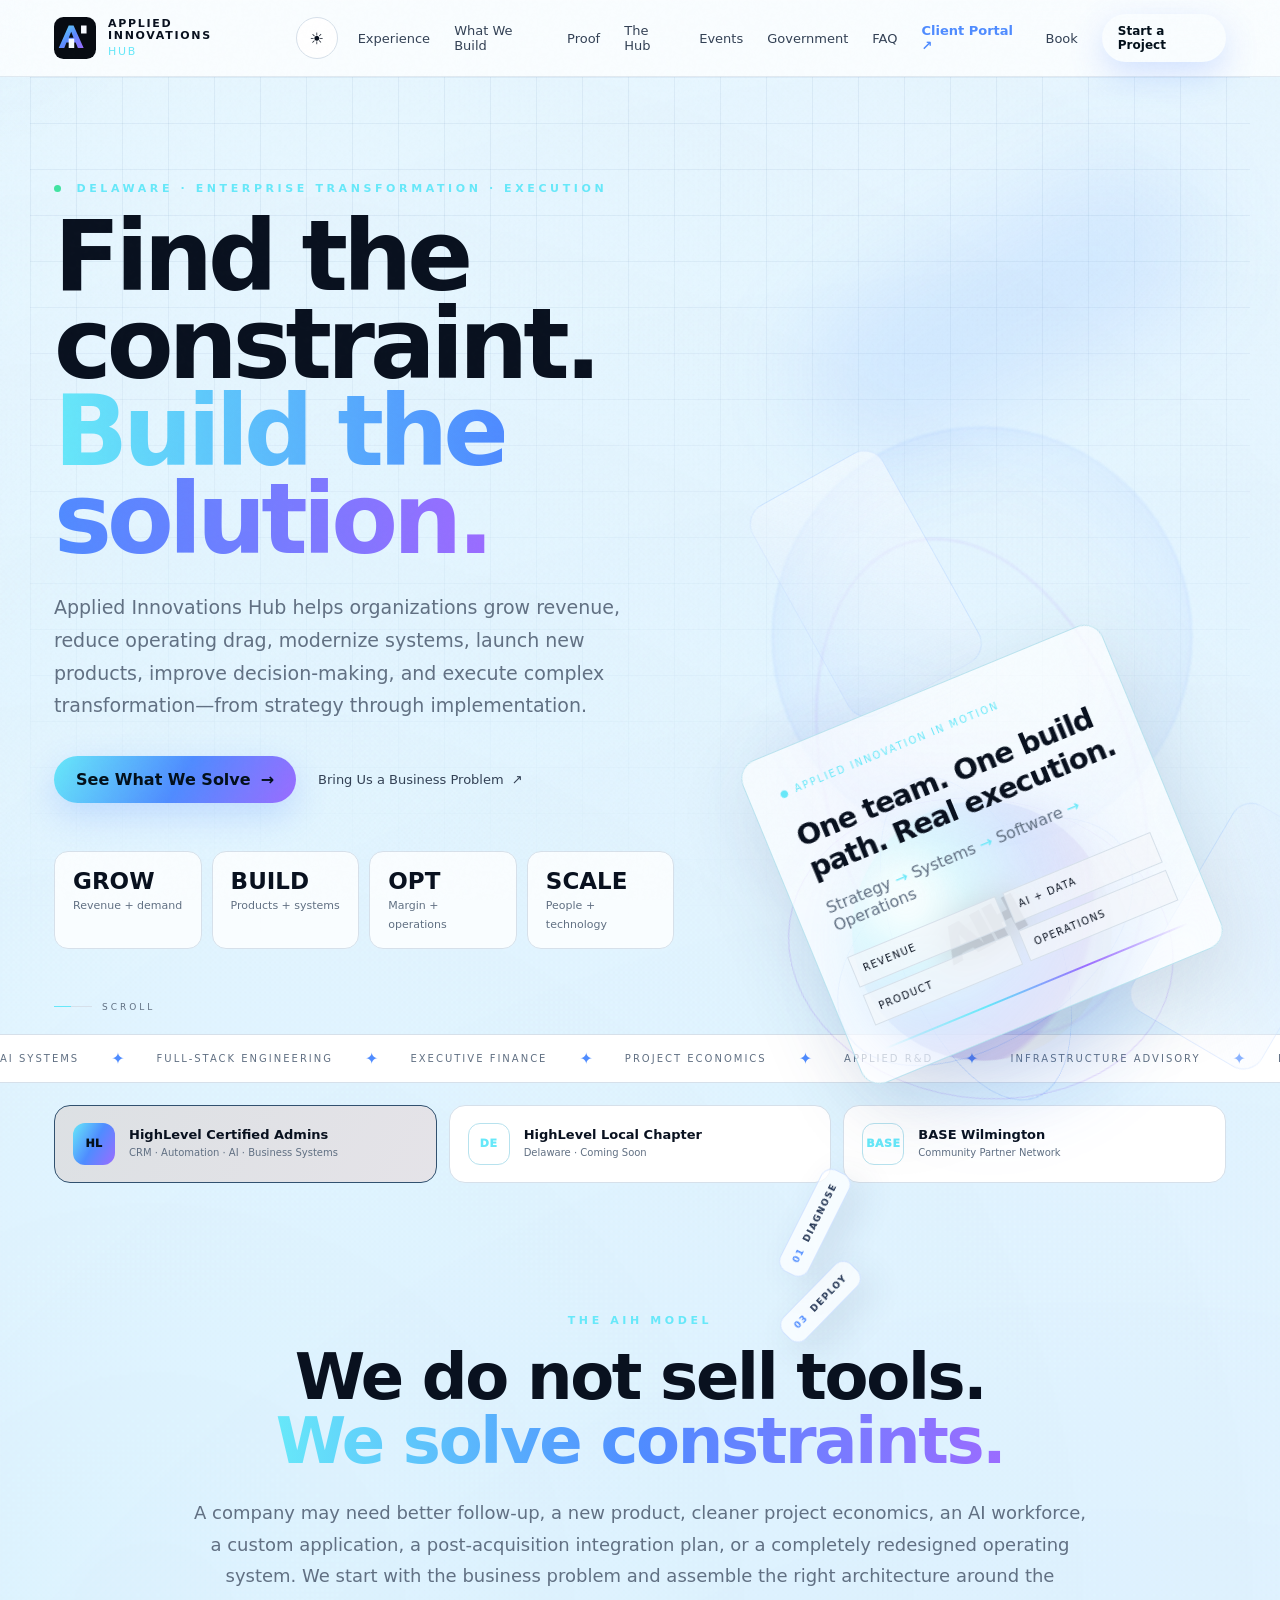
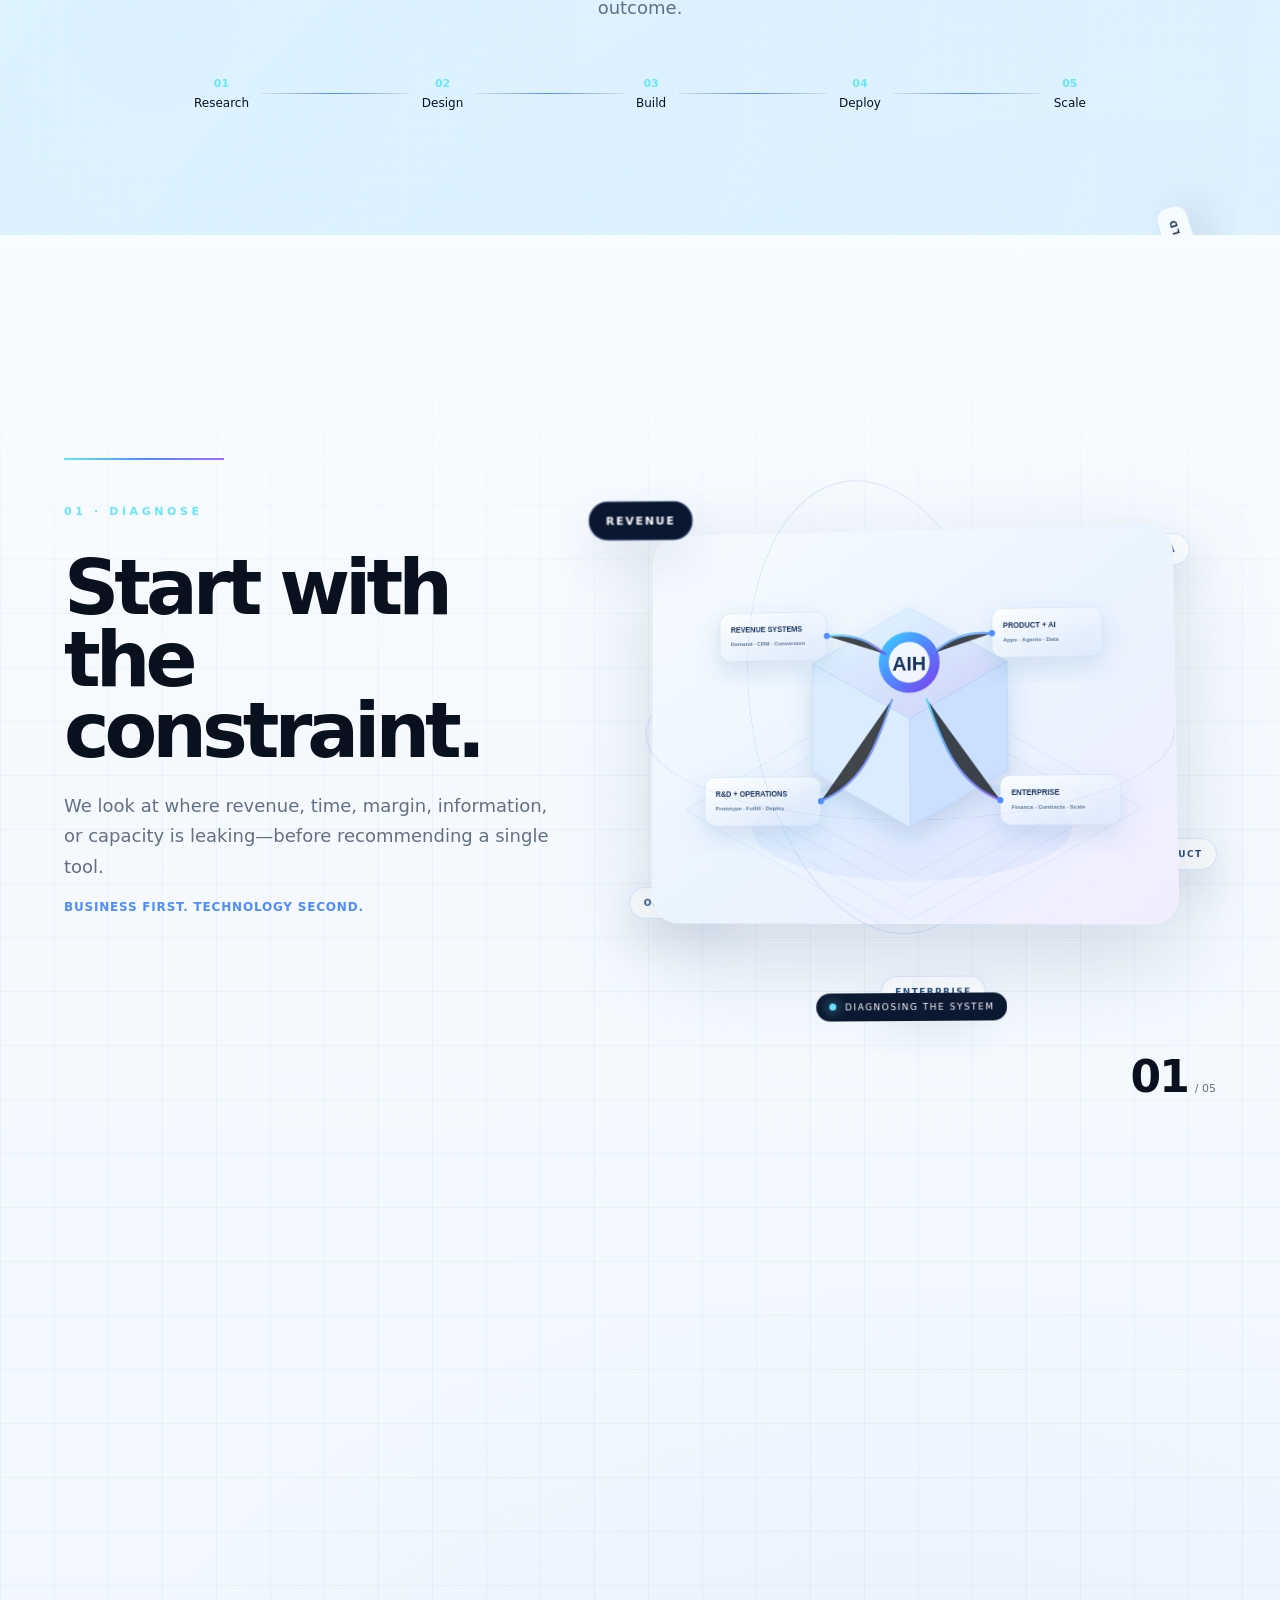
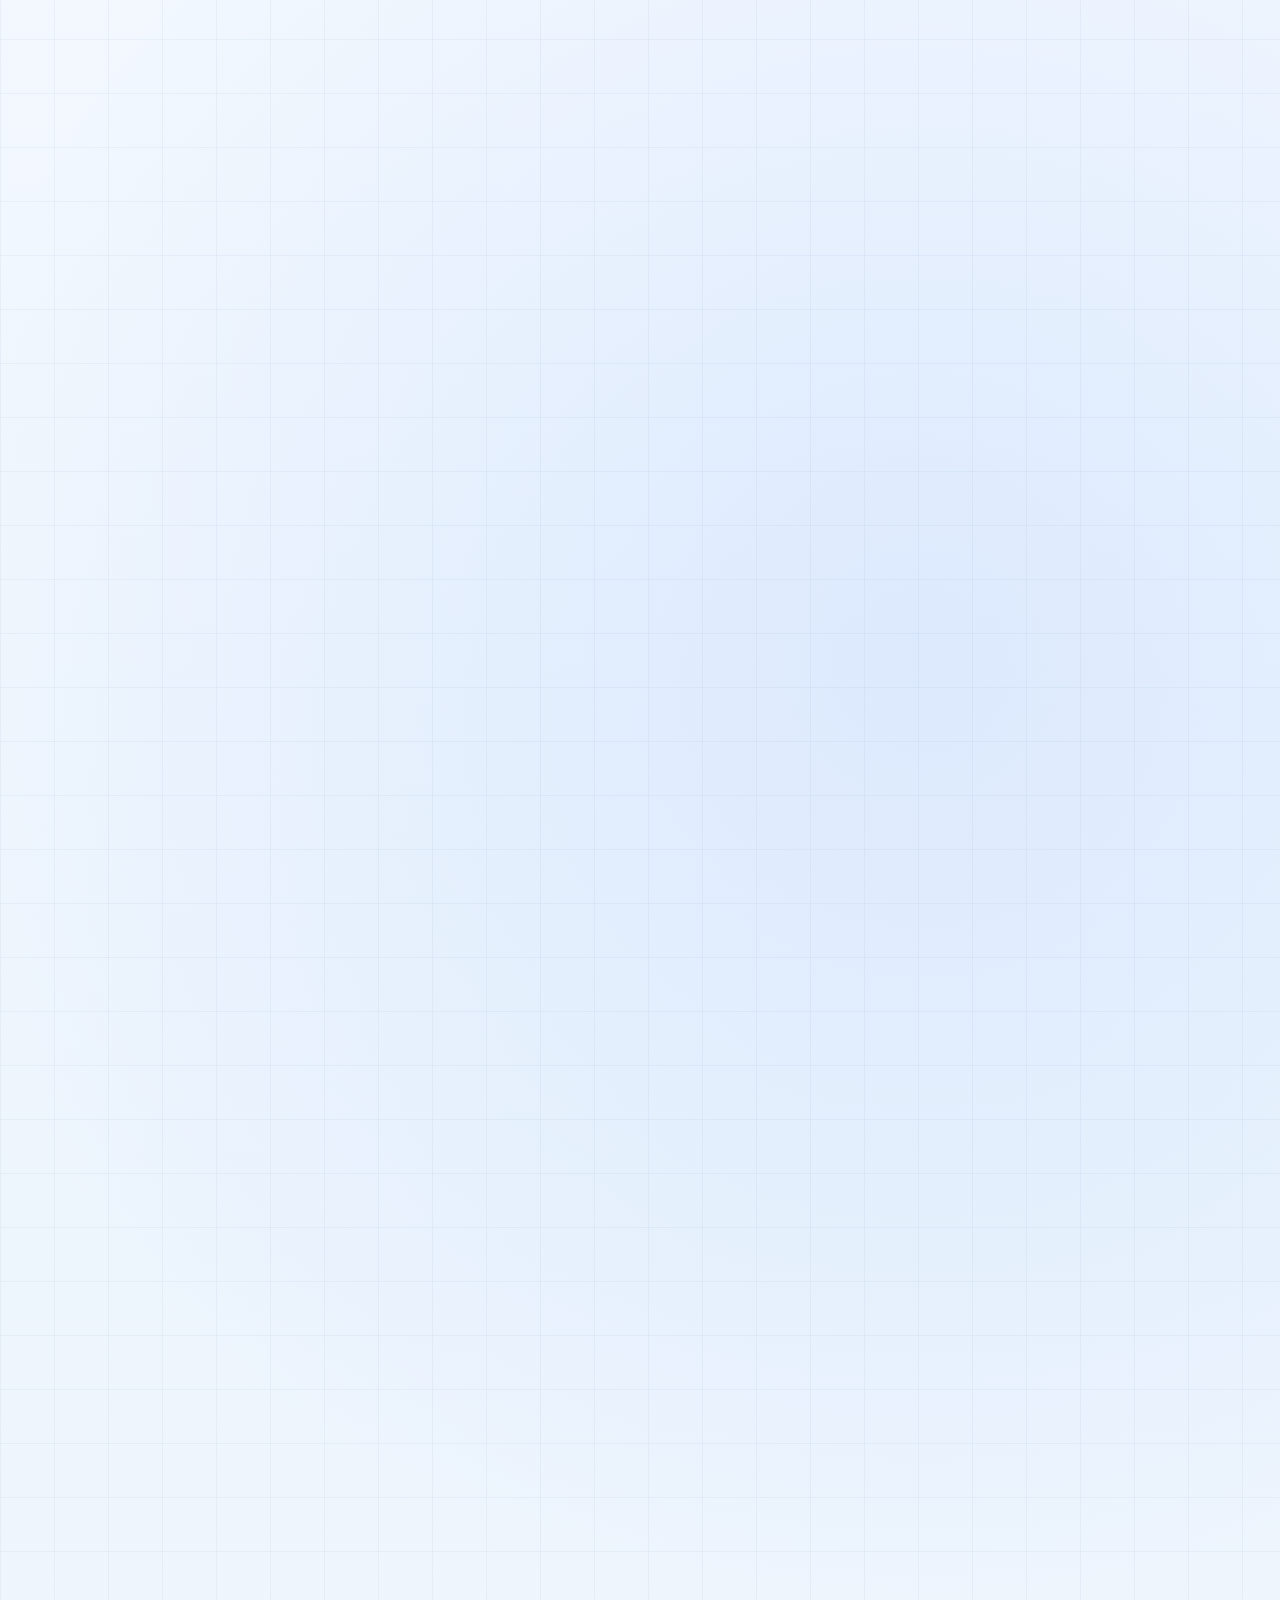
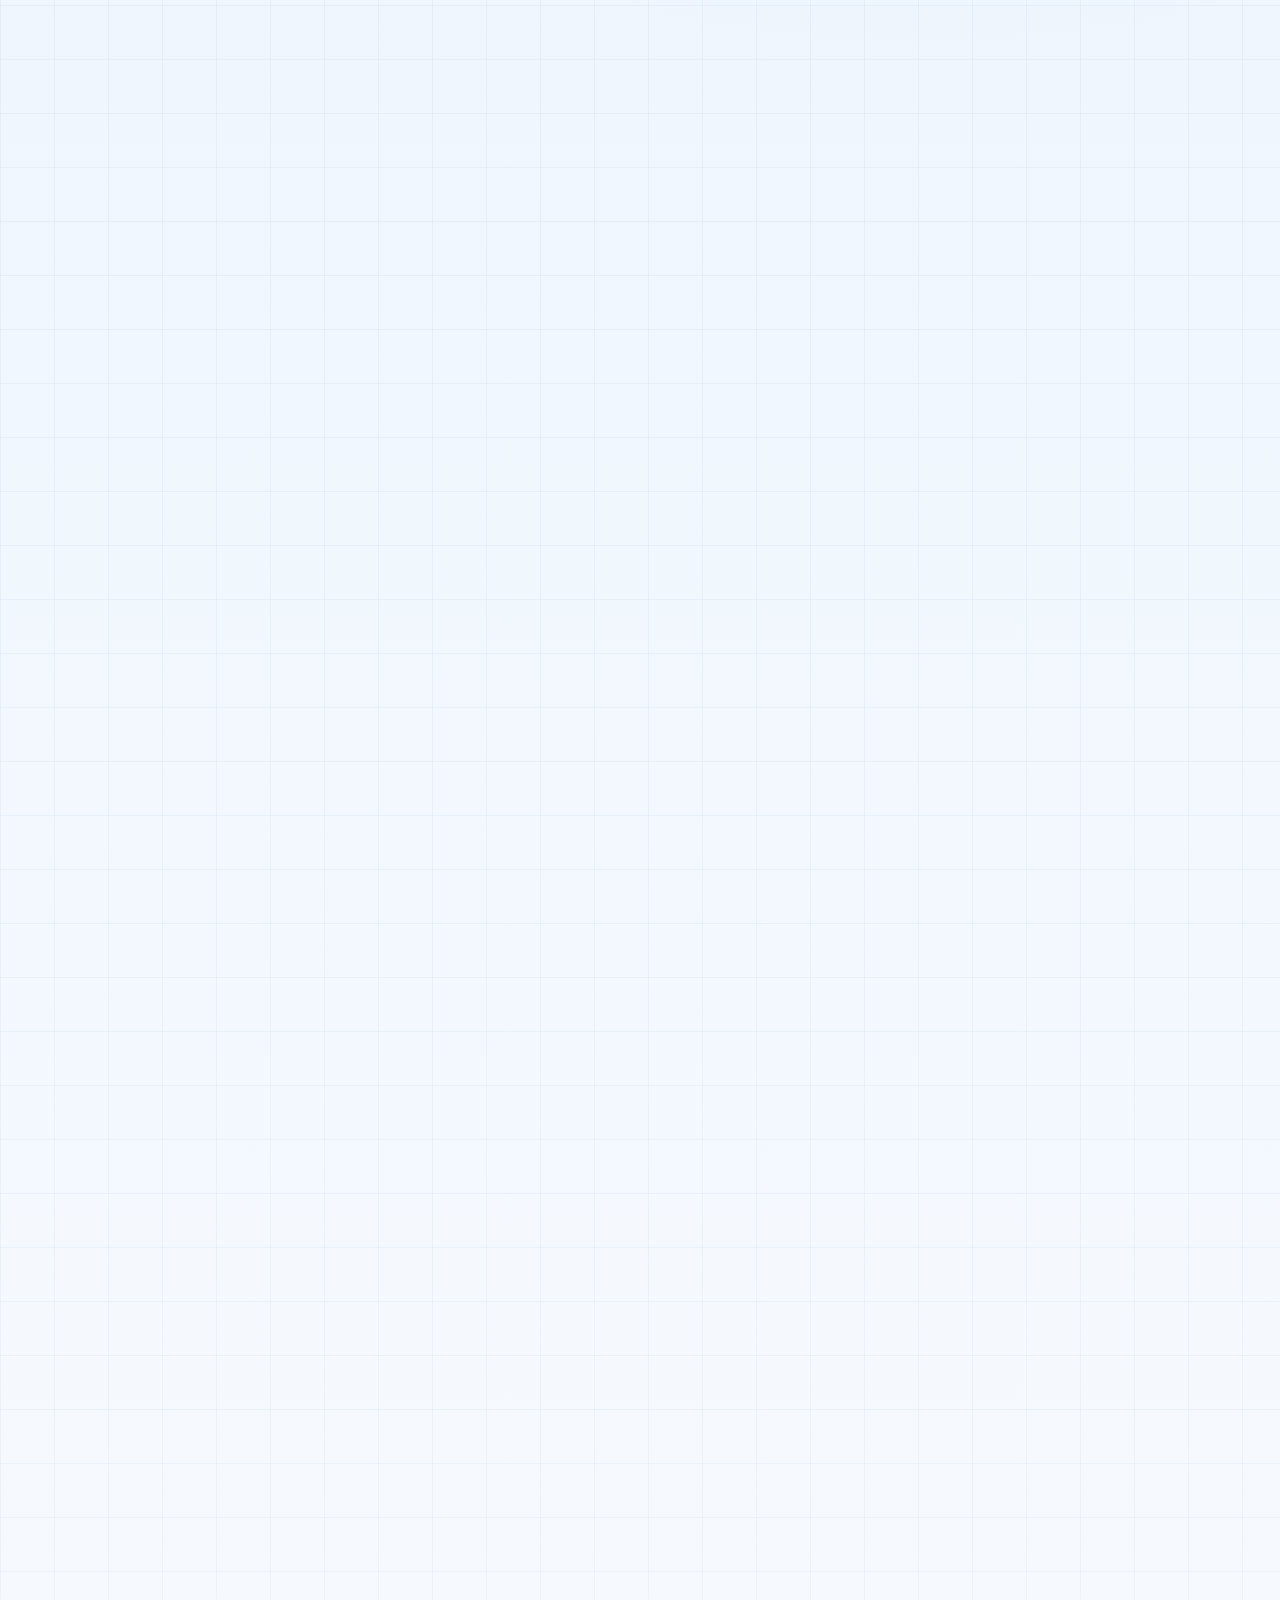
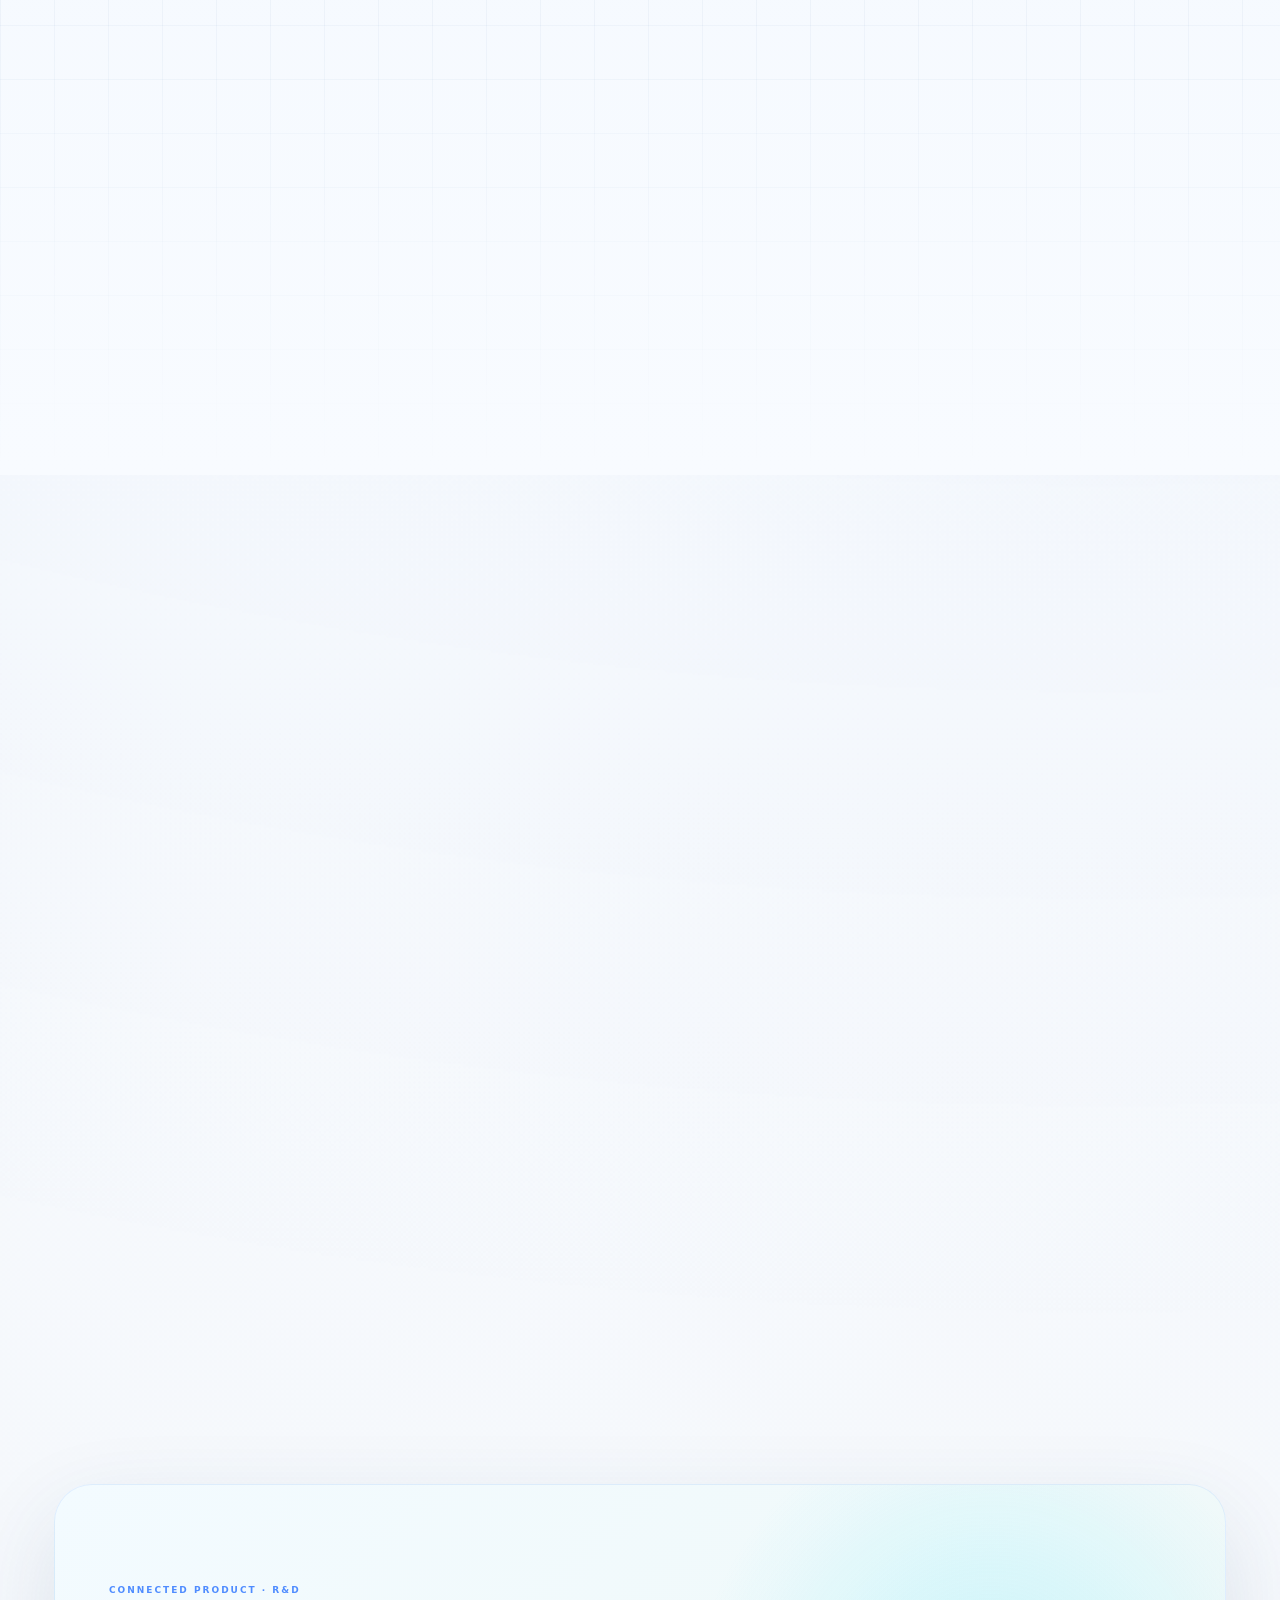
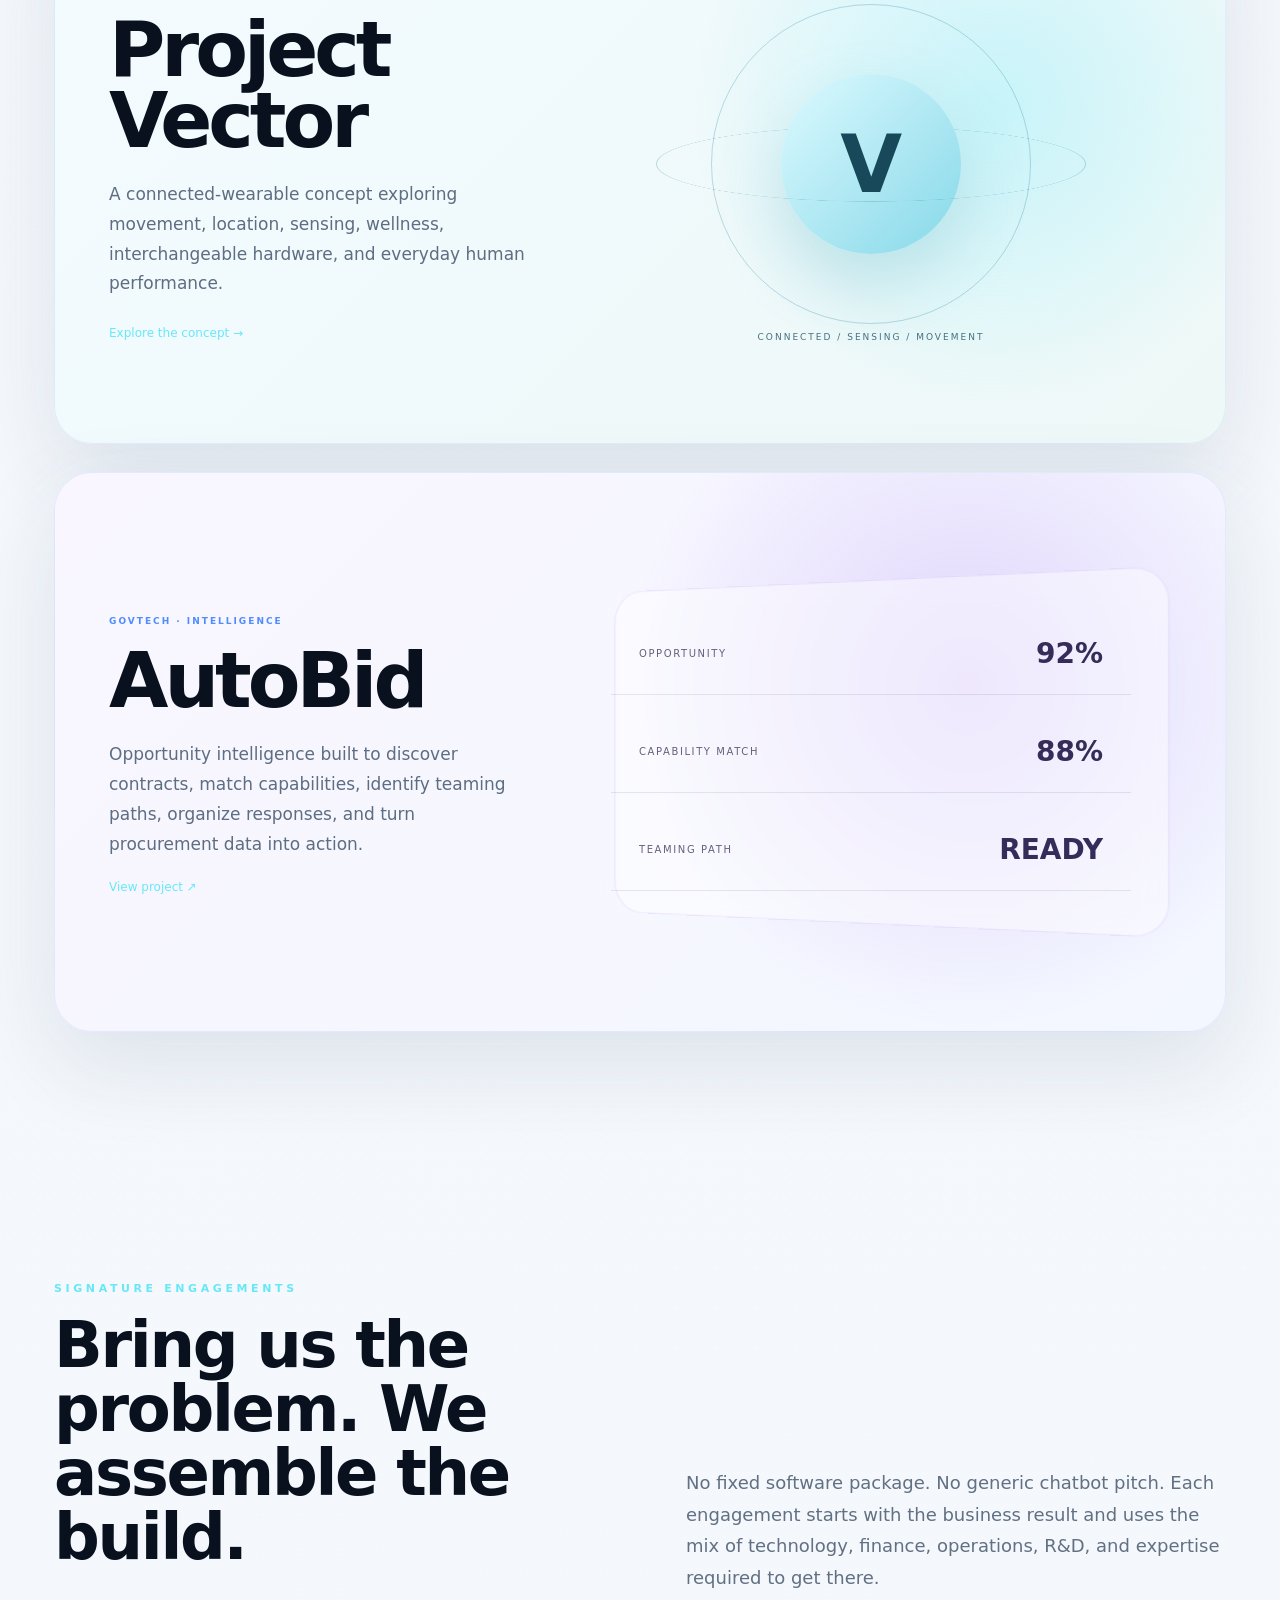
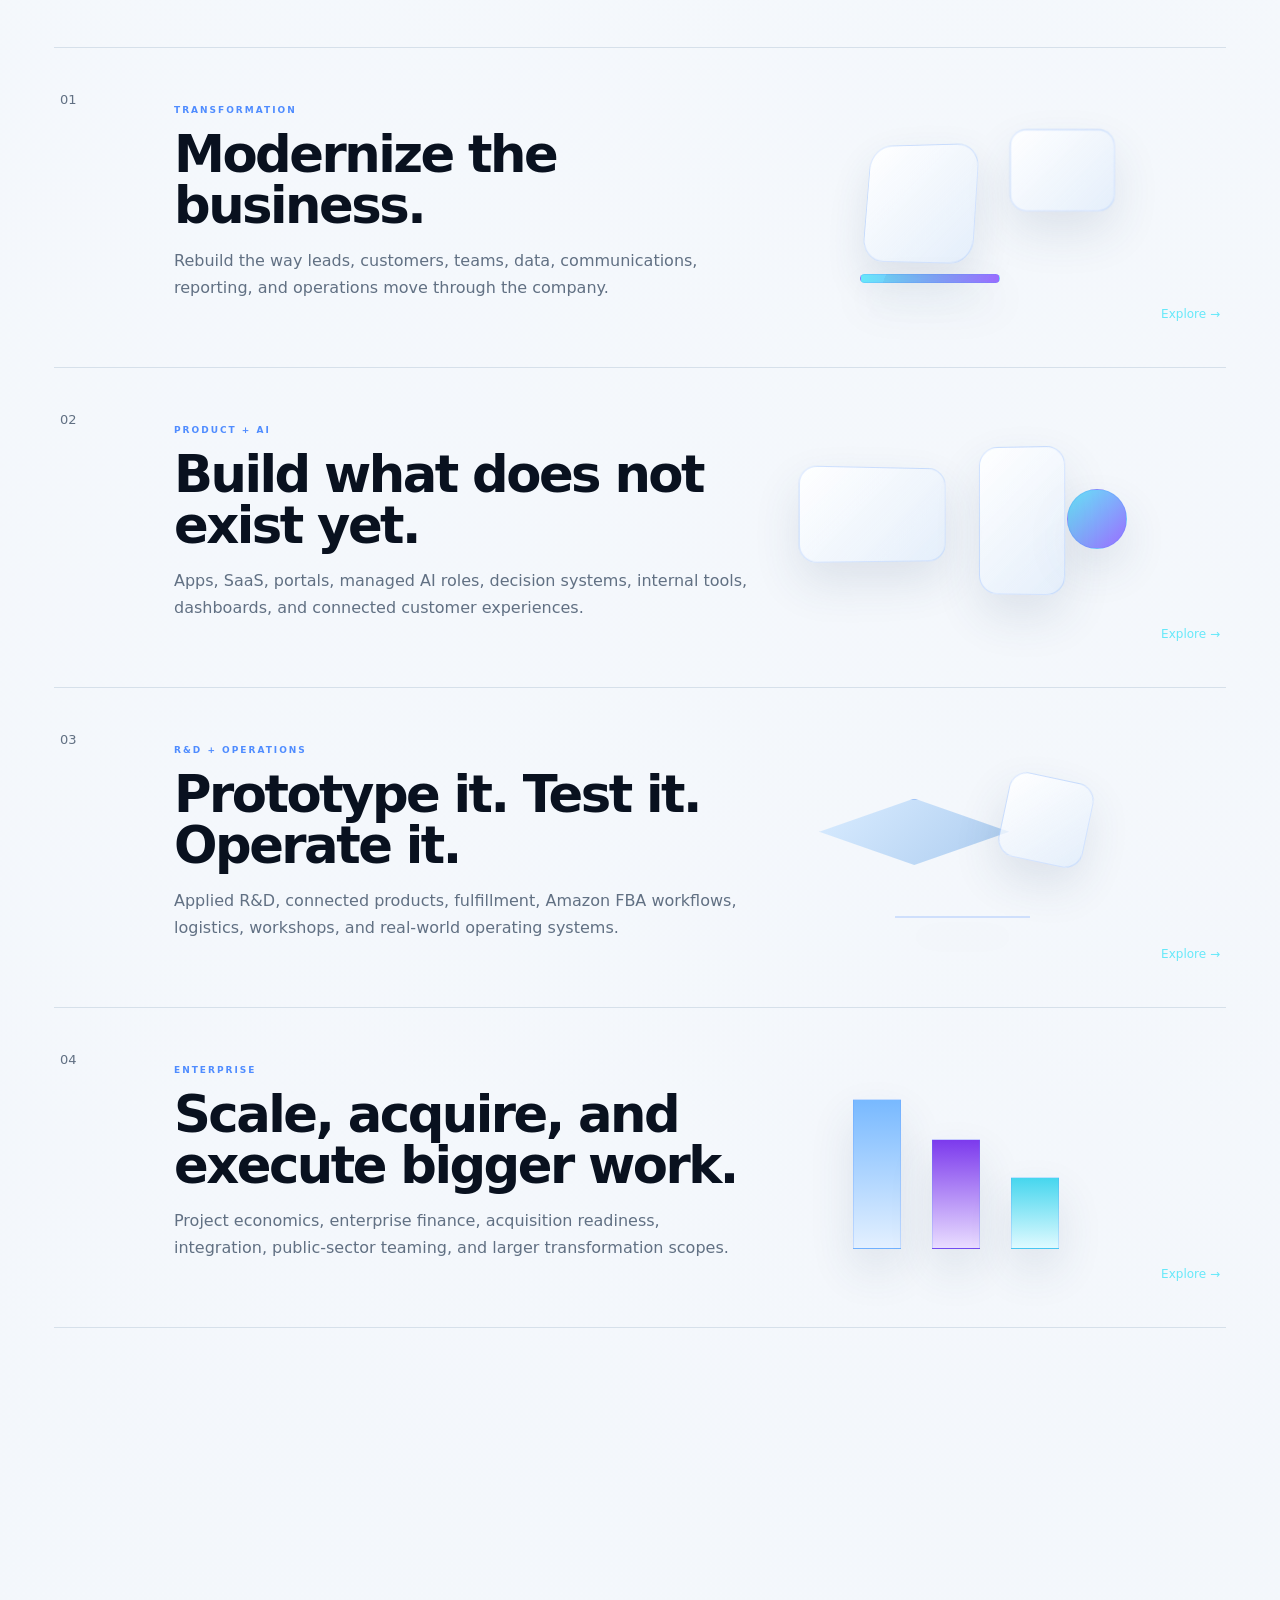
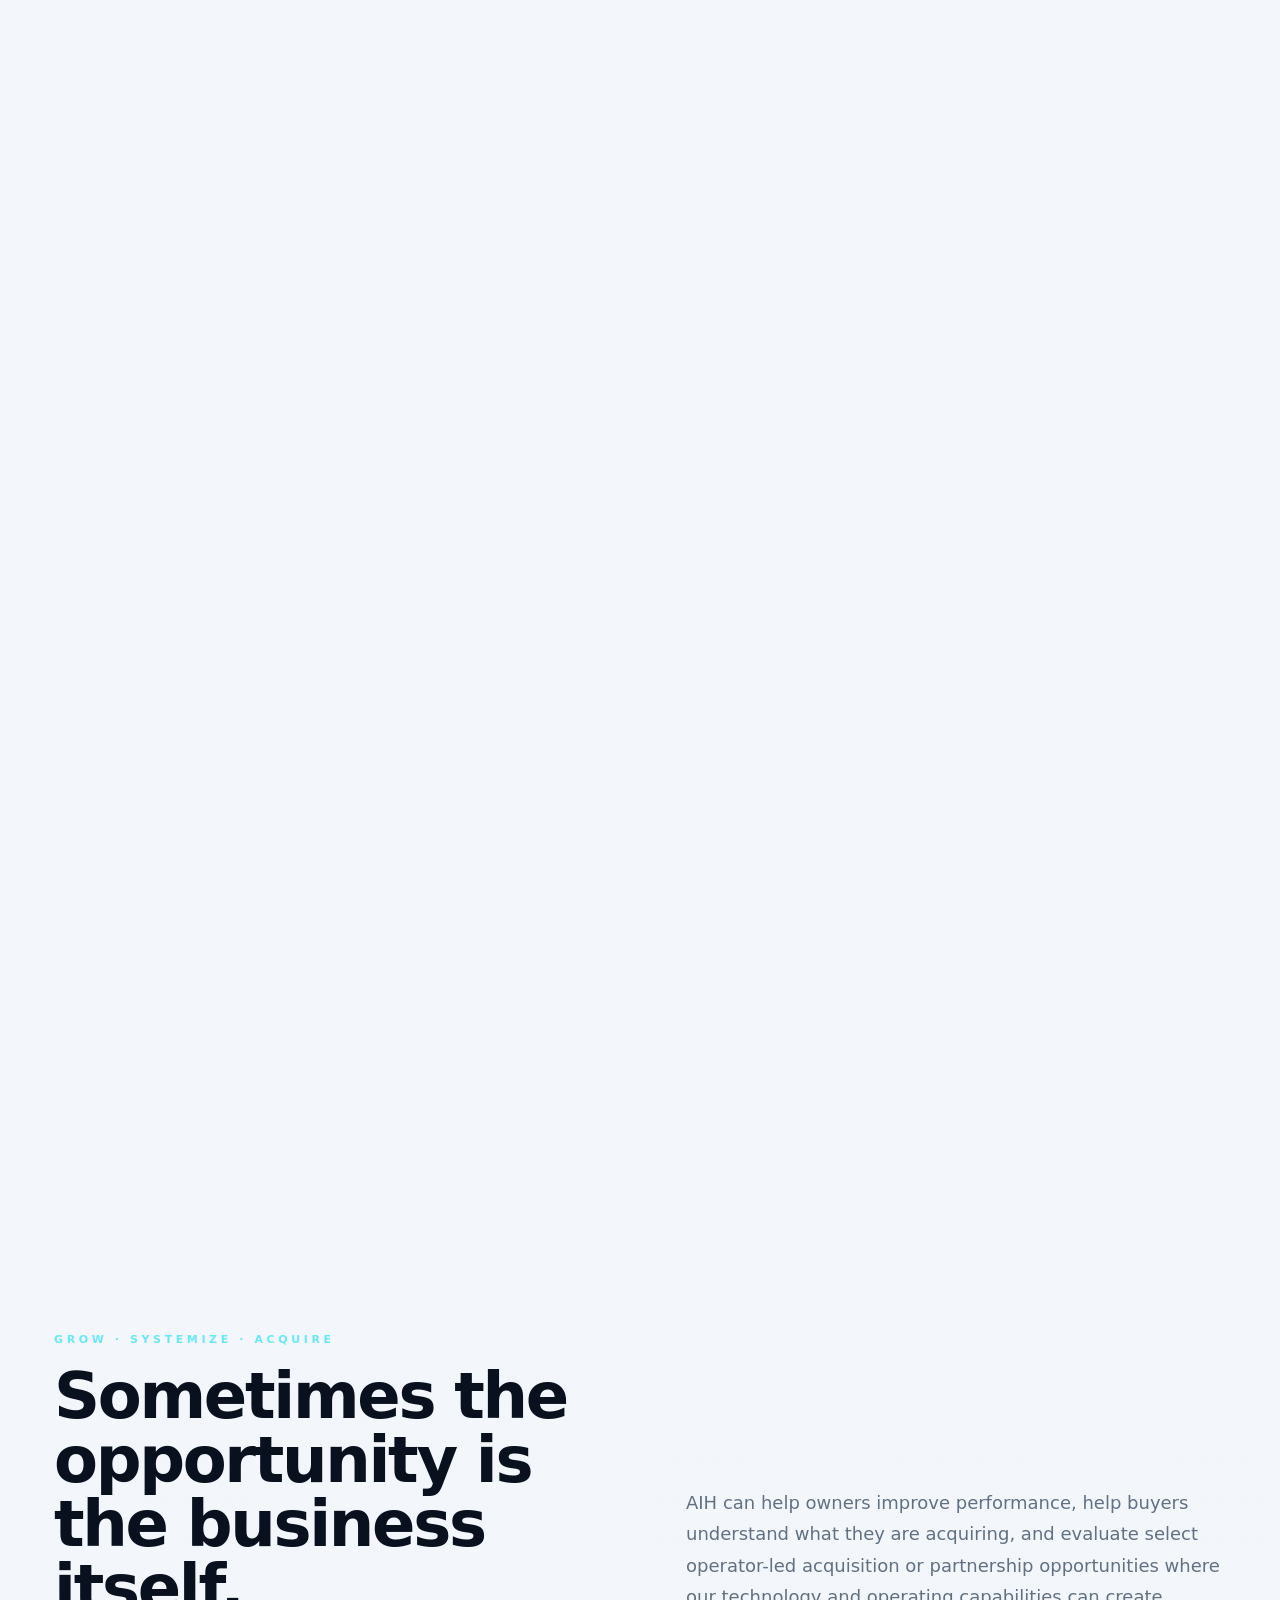
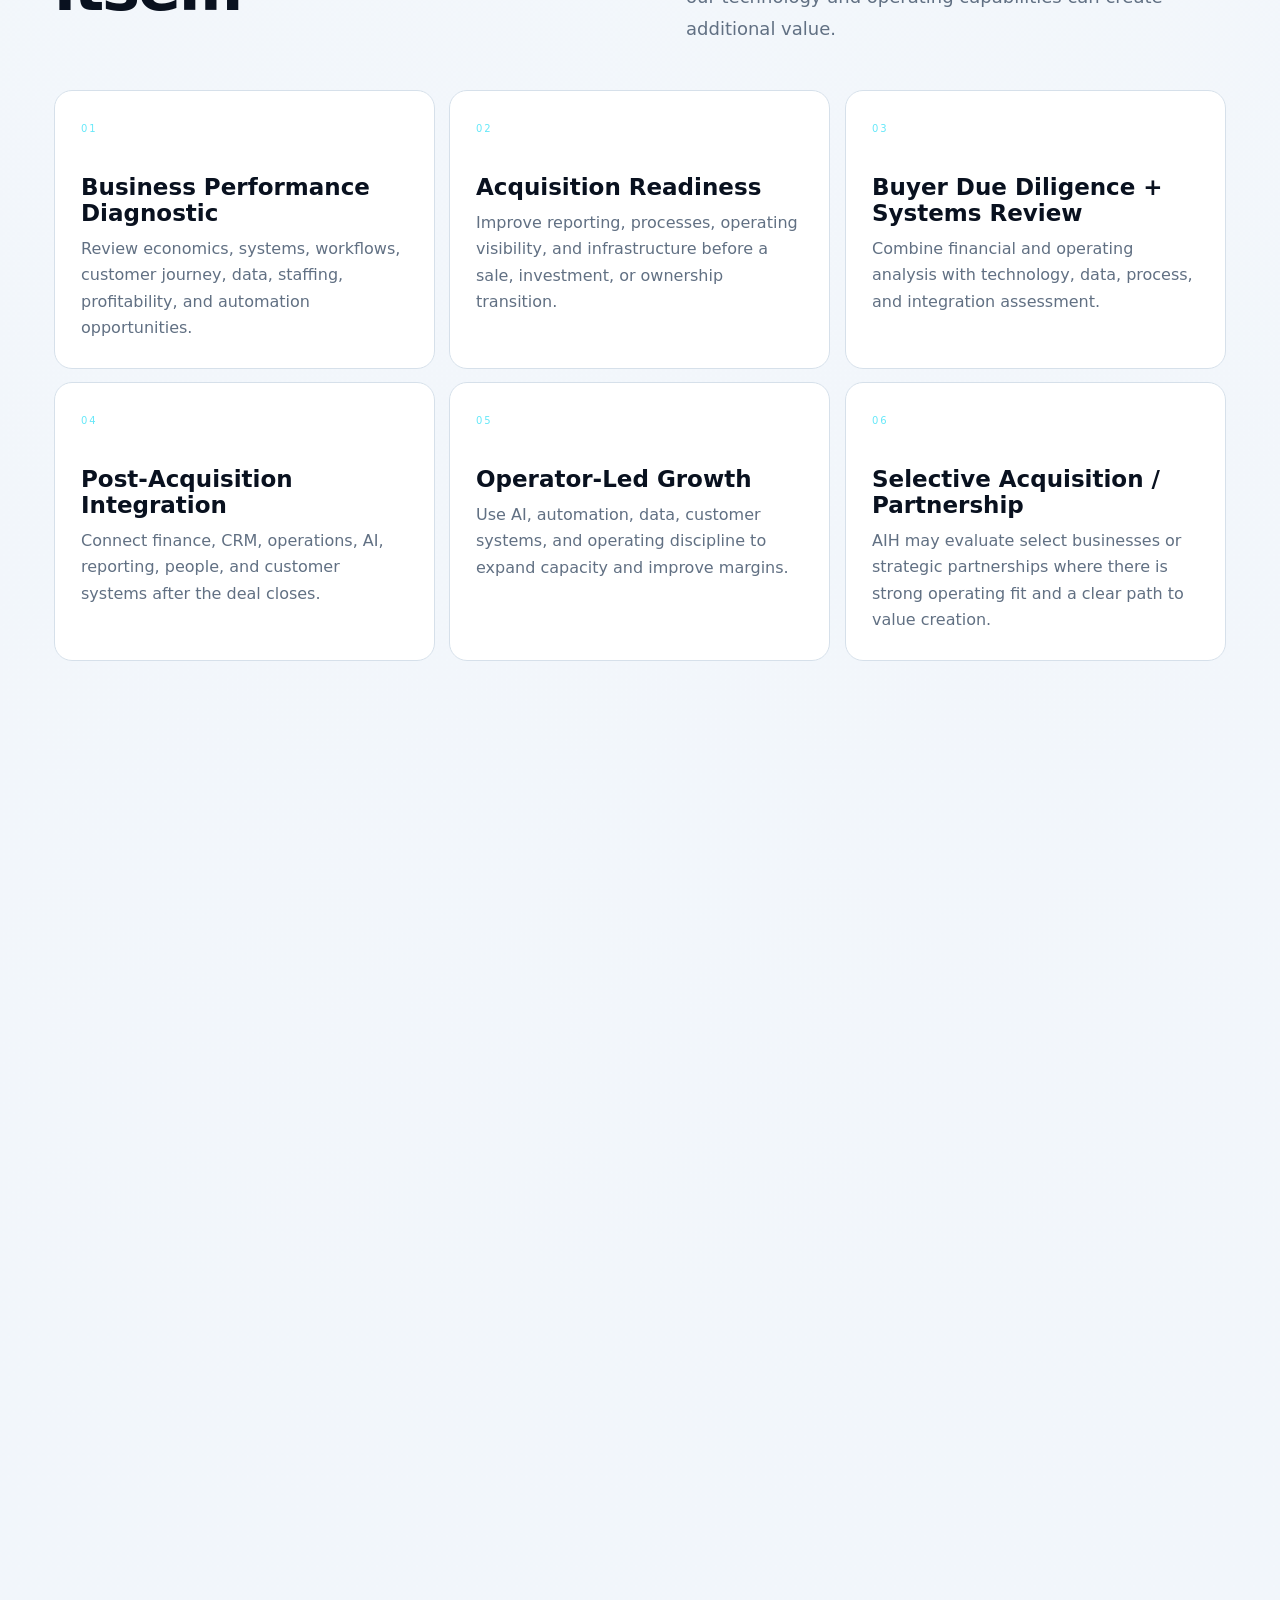
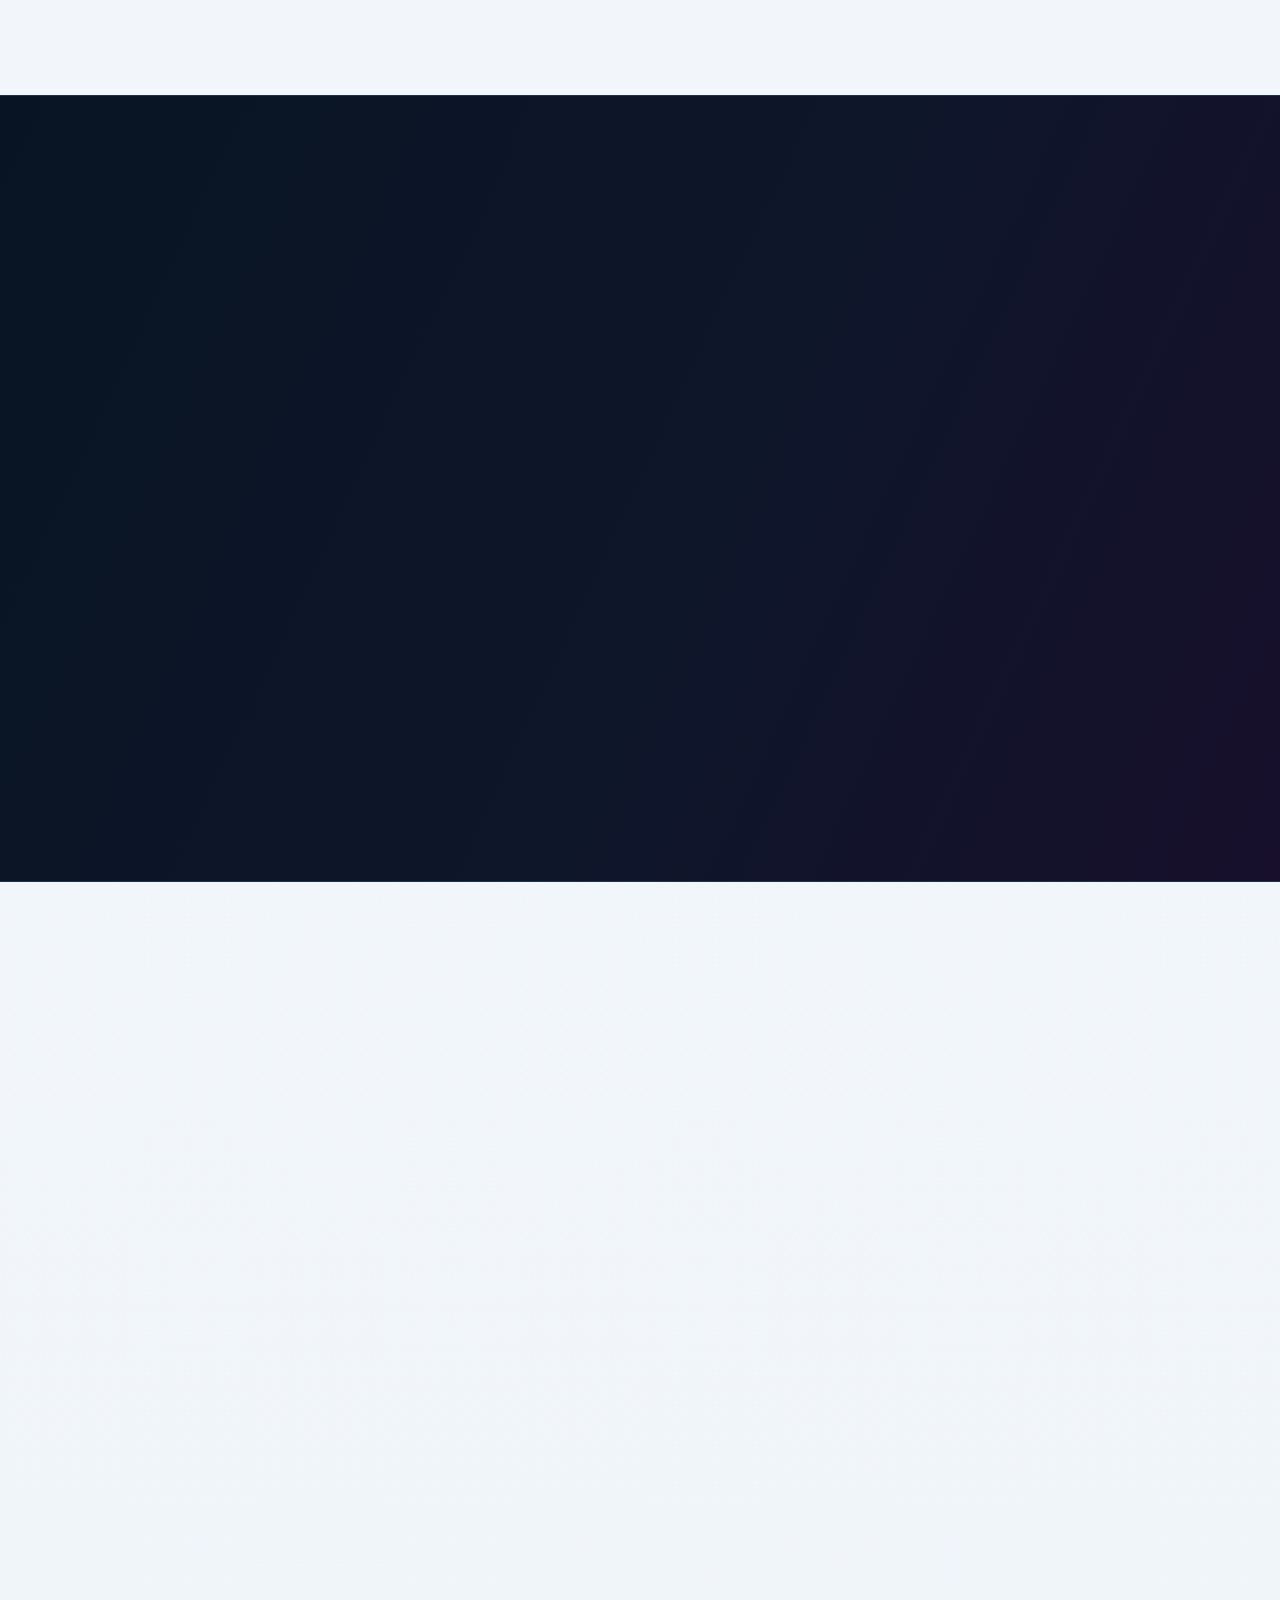
==== commit 654769d5: "Polish immersive navigation and proof section" ====
--- a/index.html
+++ b/index.html
@@ -92,7 +92,6 @@
         <a href="#experience">Experience</a>
         <a href="#solutions">What We Build</a>
         <a href="#projects">Proof</a>
-        <a href="#solutions">Solutions</a>
         <a href="#facility">The Hub</a>
         <a href="#events">Events</a>
         <a href="#government">Government</a>
@@ -265,7 +264,7 @@
 
     <section id="projects" class="projects cinematic-projects section">
       <div class="section-head reveal">
-        <div><div class="eyebrow">SELECTED BUILDS</div><h2>Proof should feel built—not listed.</h2></div>
+        <div><div class="eyebrow">SELECTED BUILDS</div><h2>Systems, products, and ideas already in motion.</h2></div>
         <p>AIH comes from actually building ecosystems, products, research tools, and operating platforms across different industries.</p>
       </div>
 
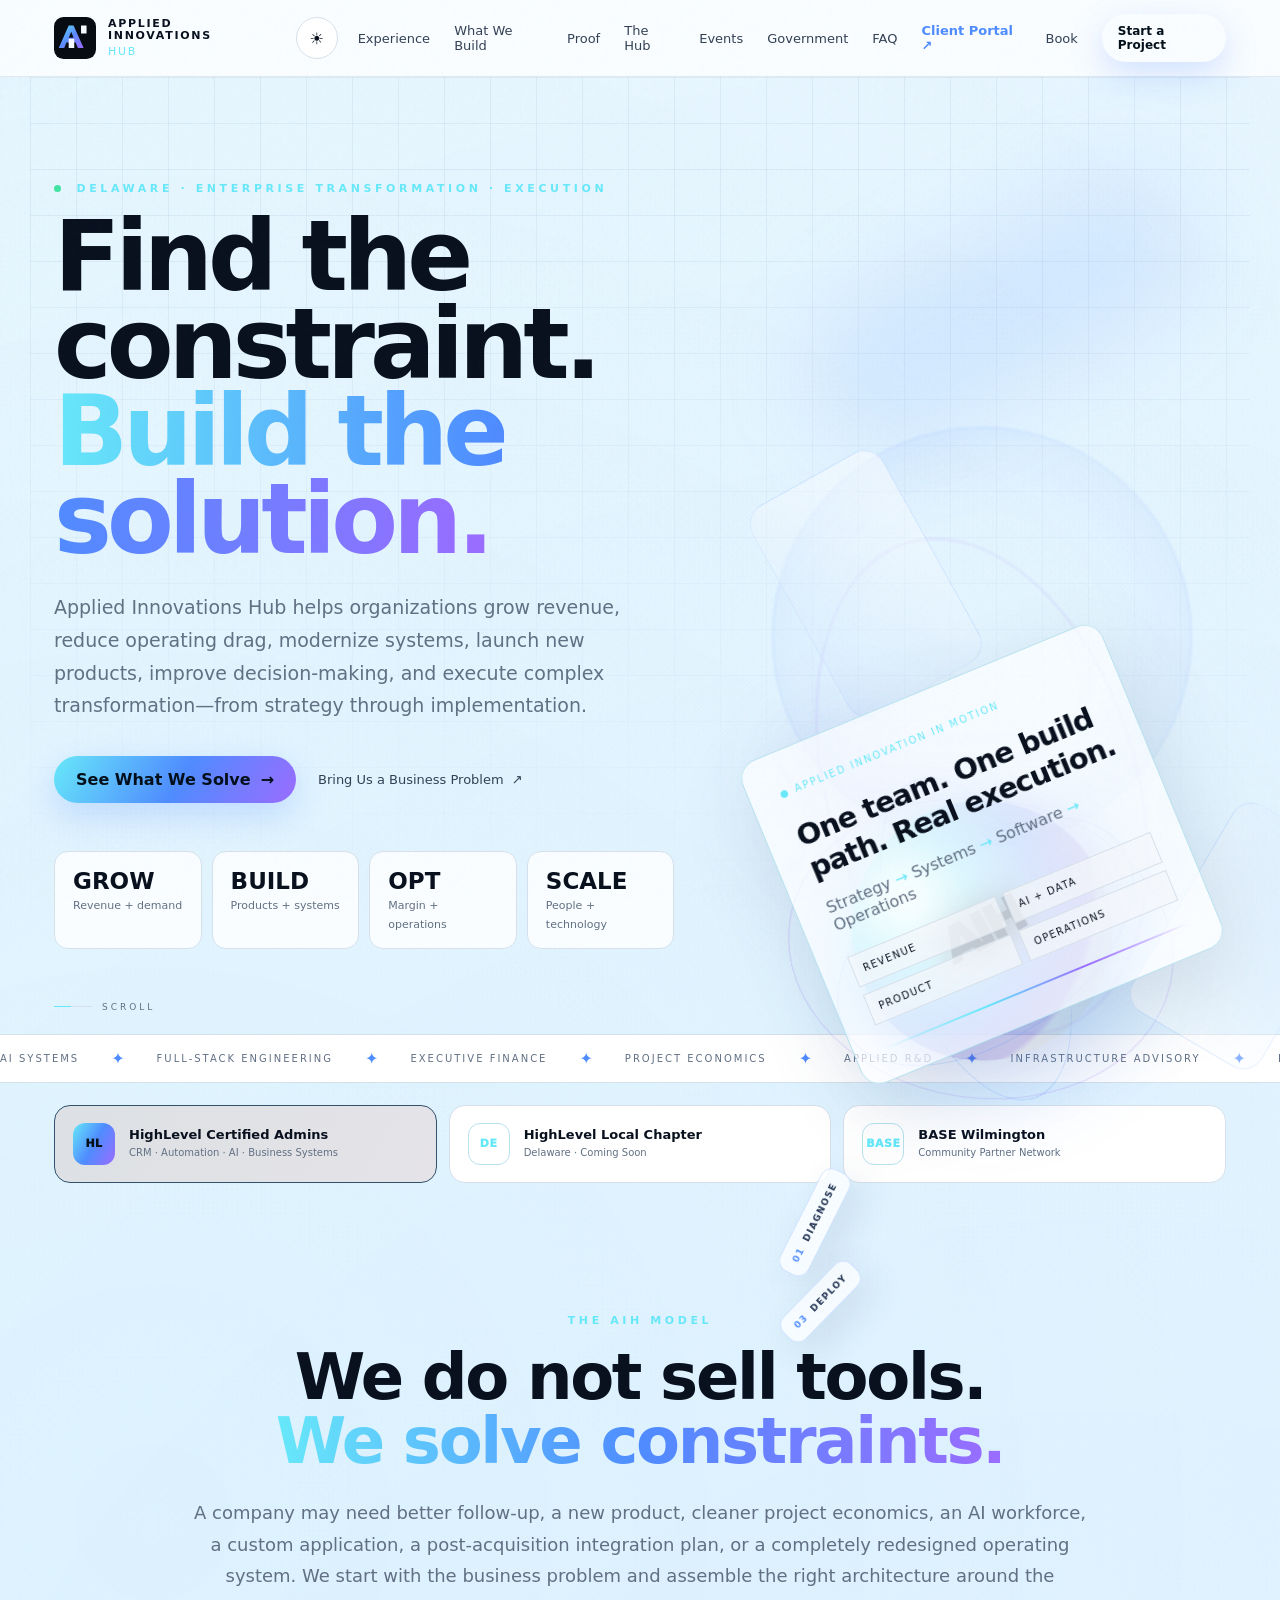
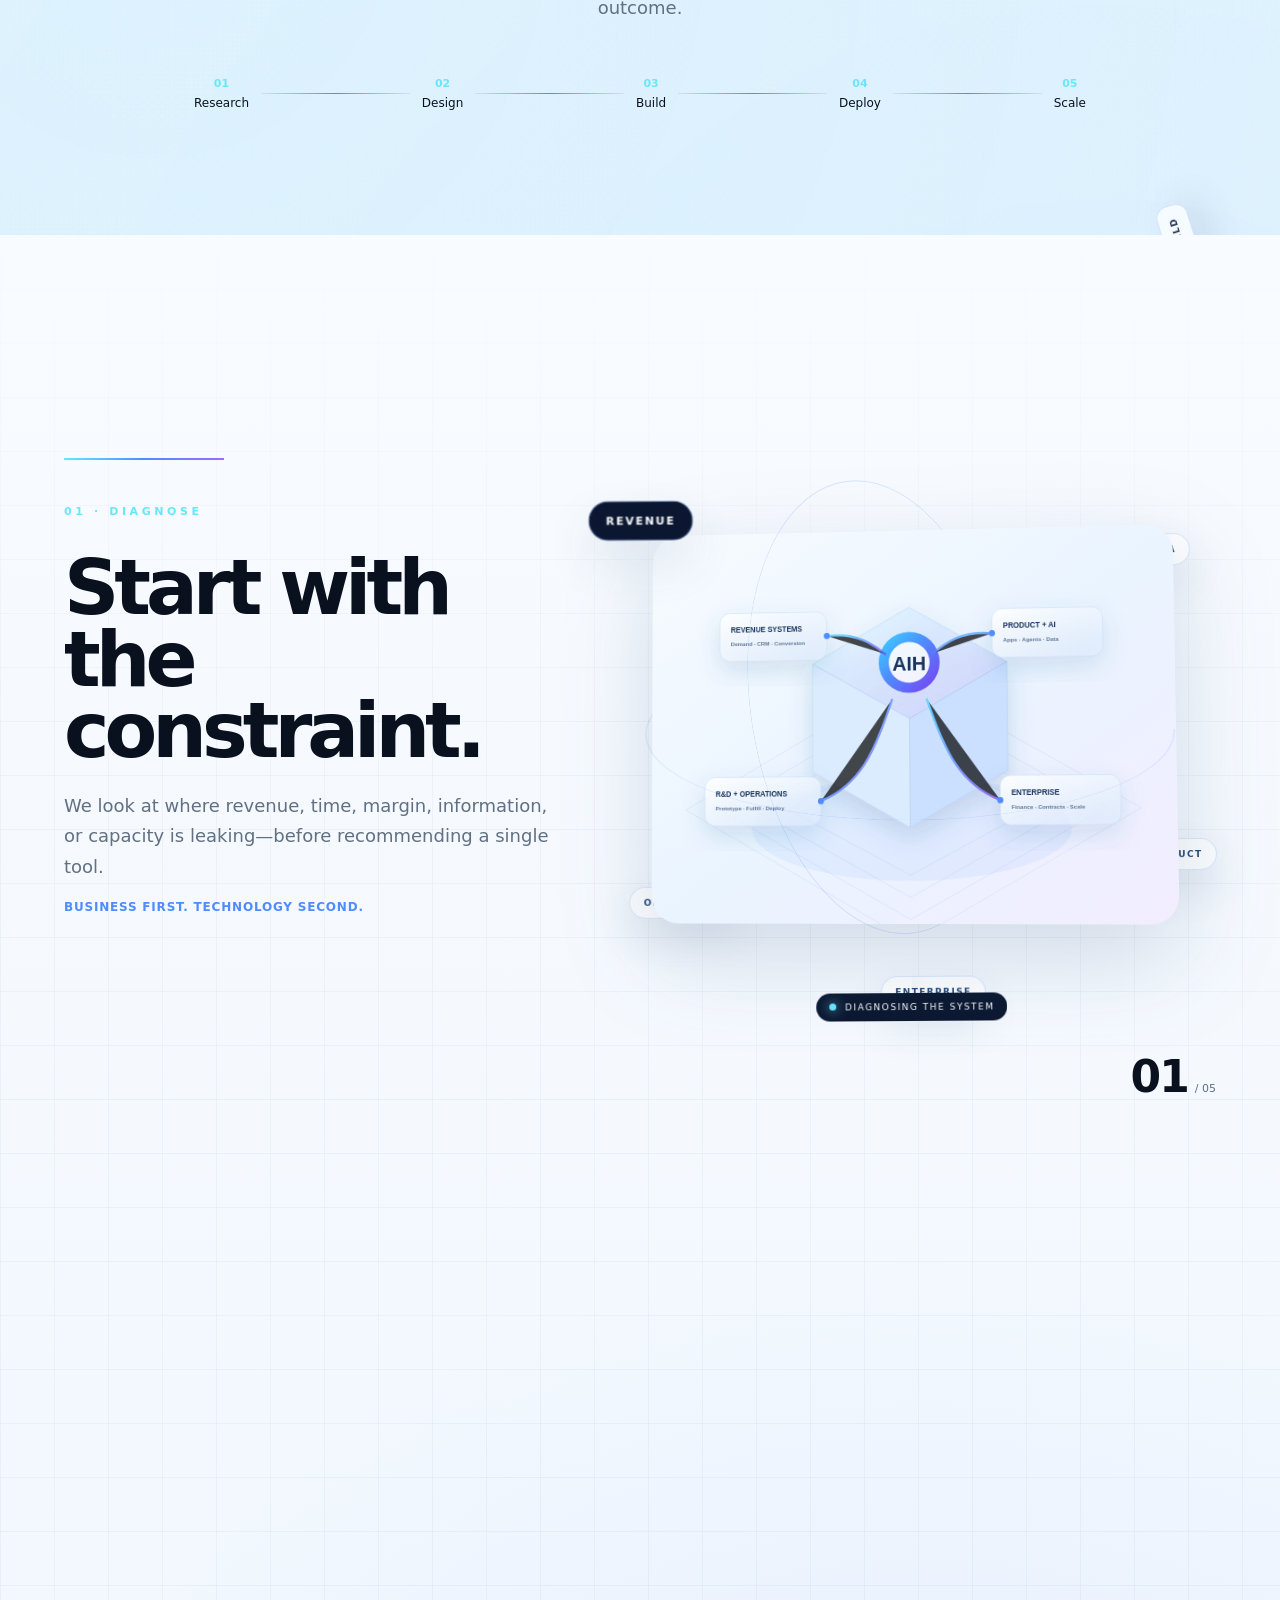
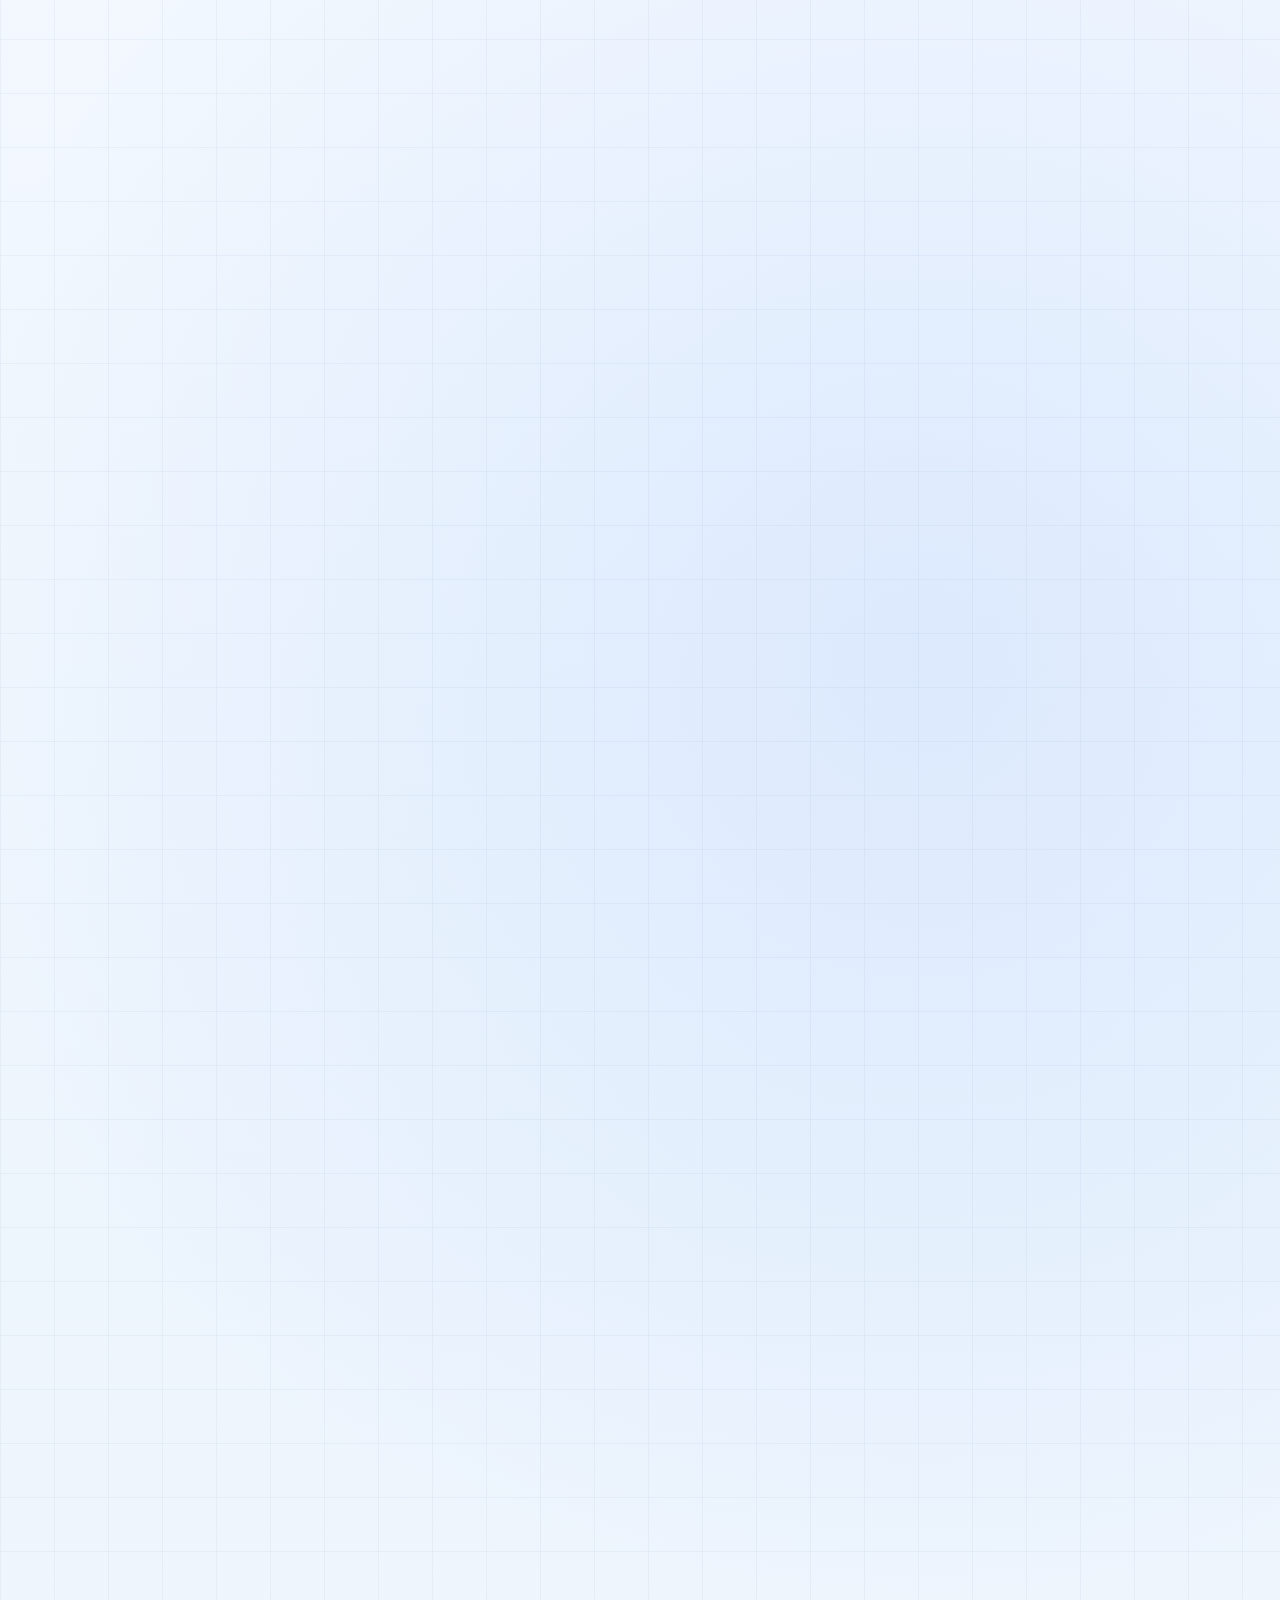
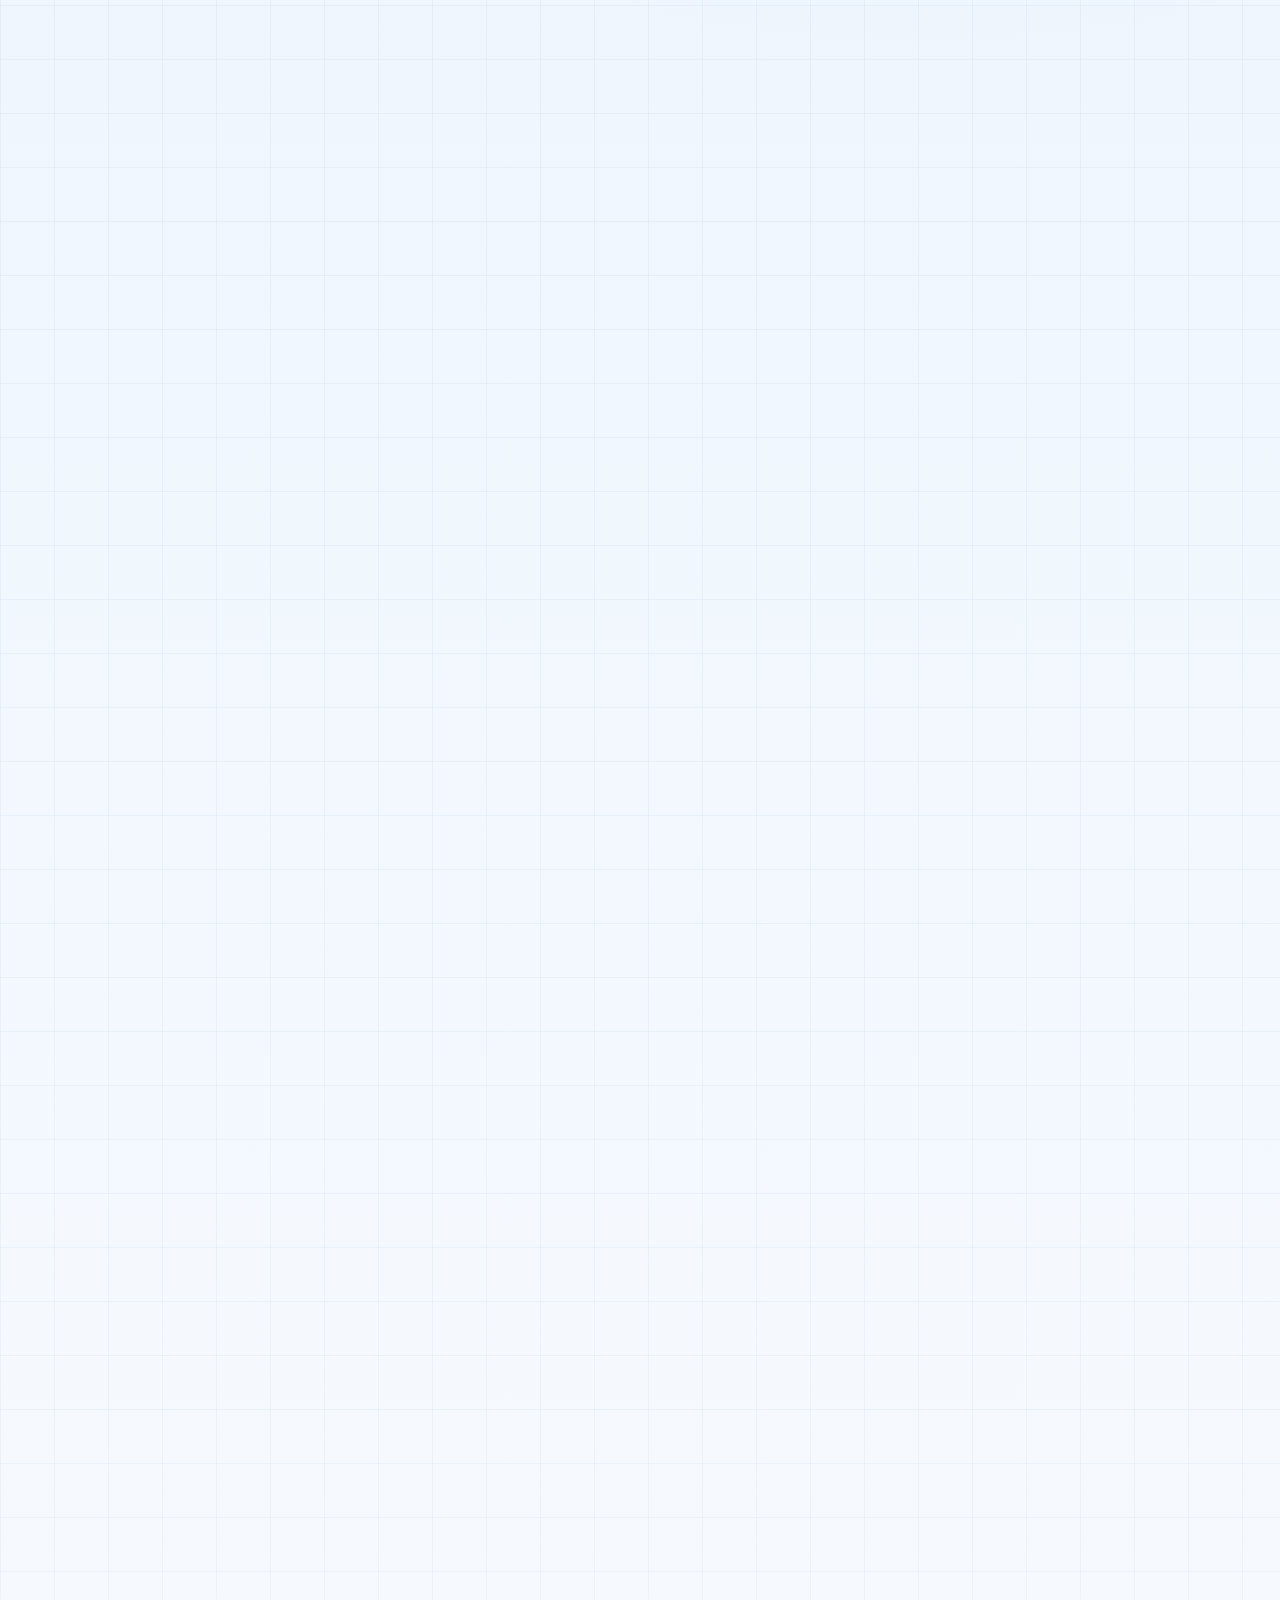
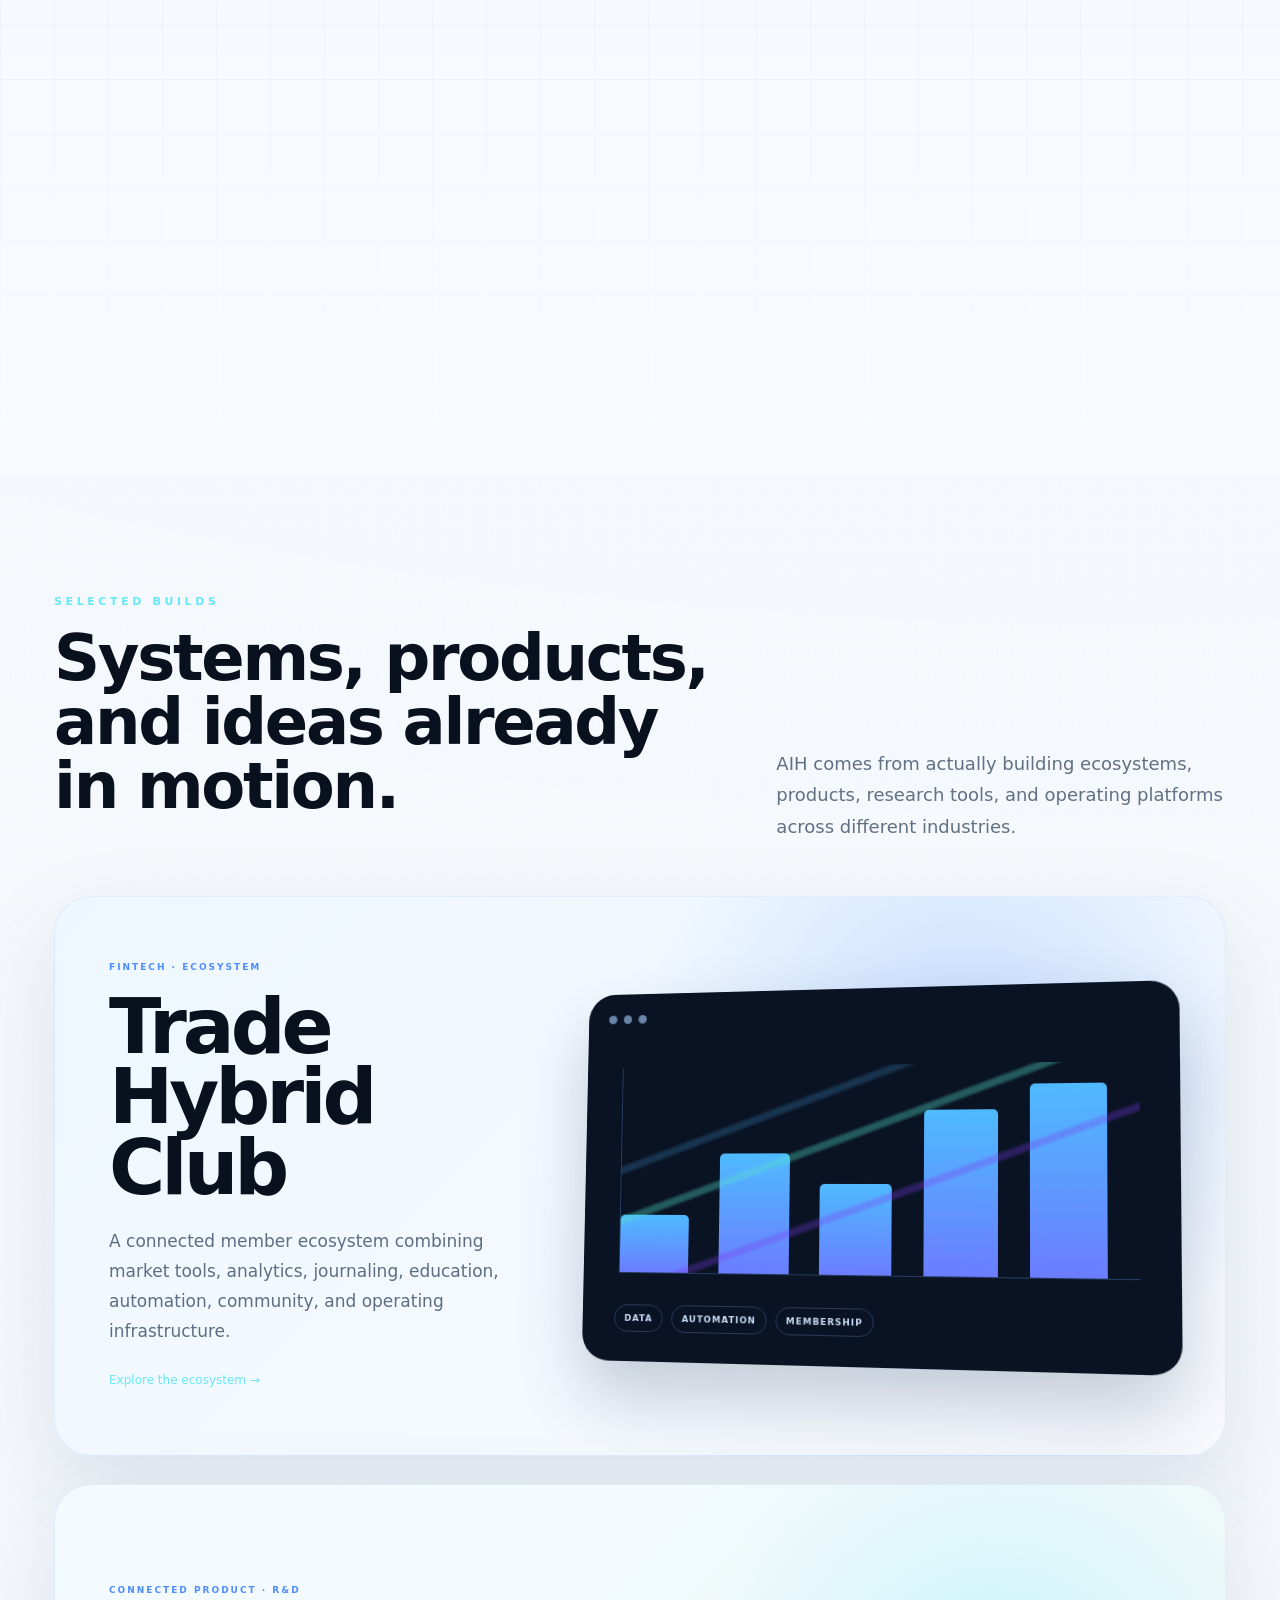
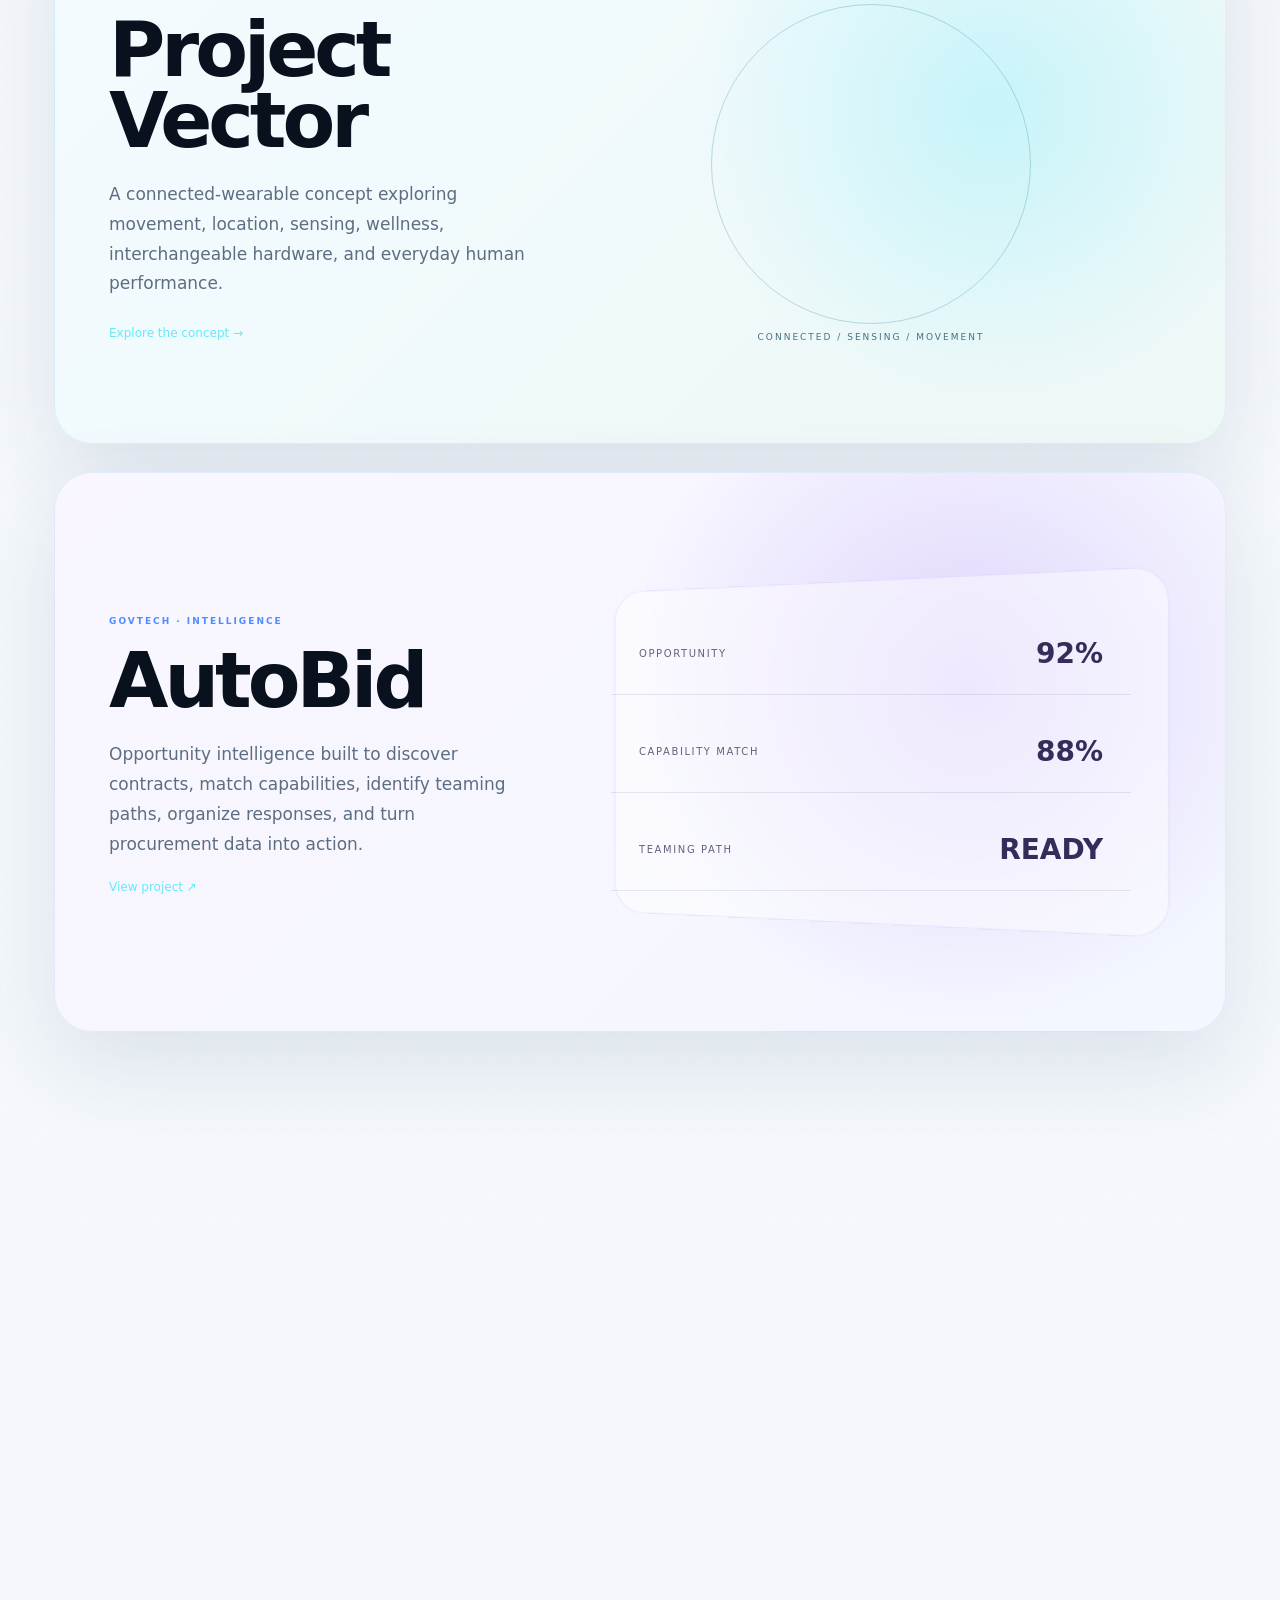
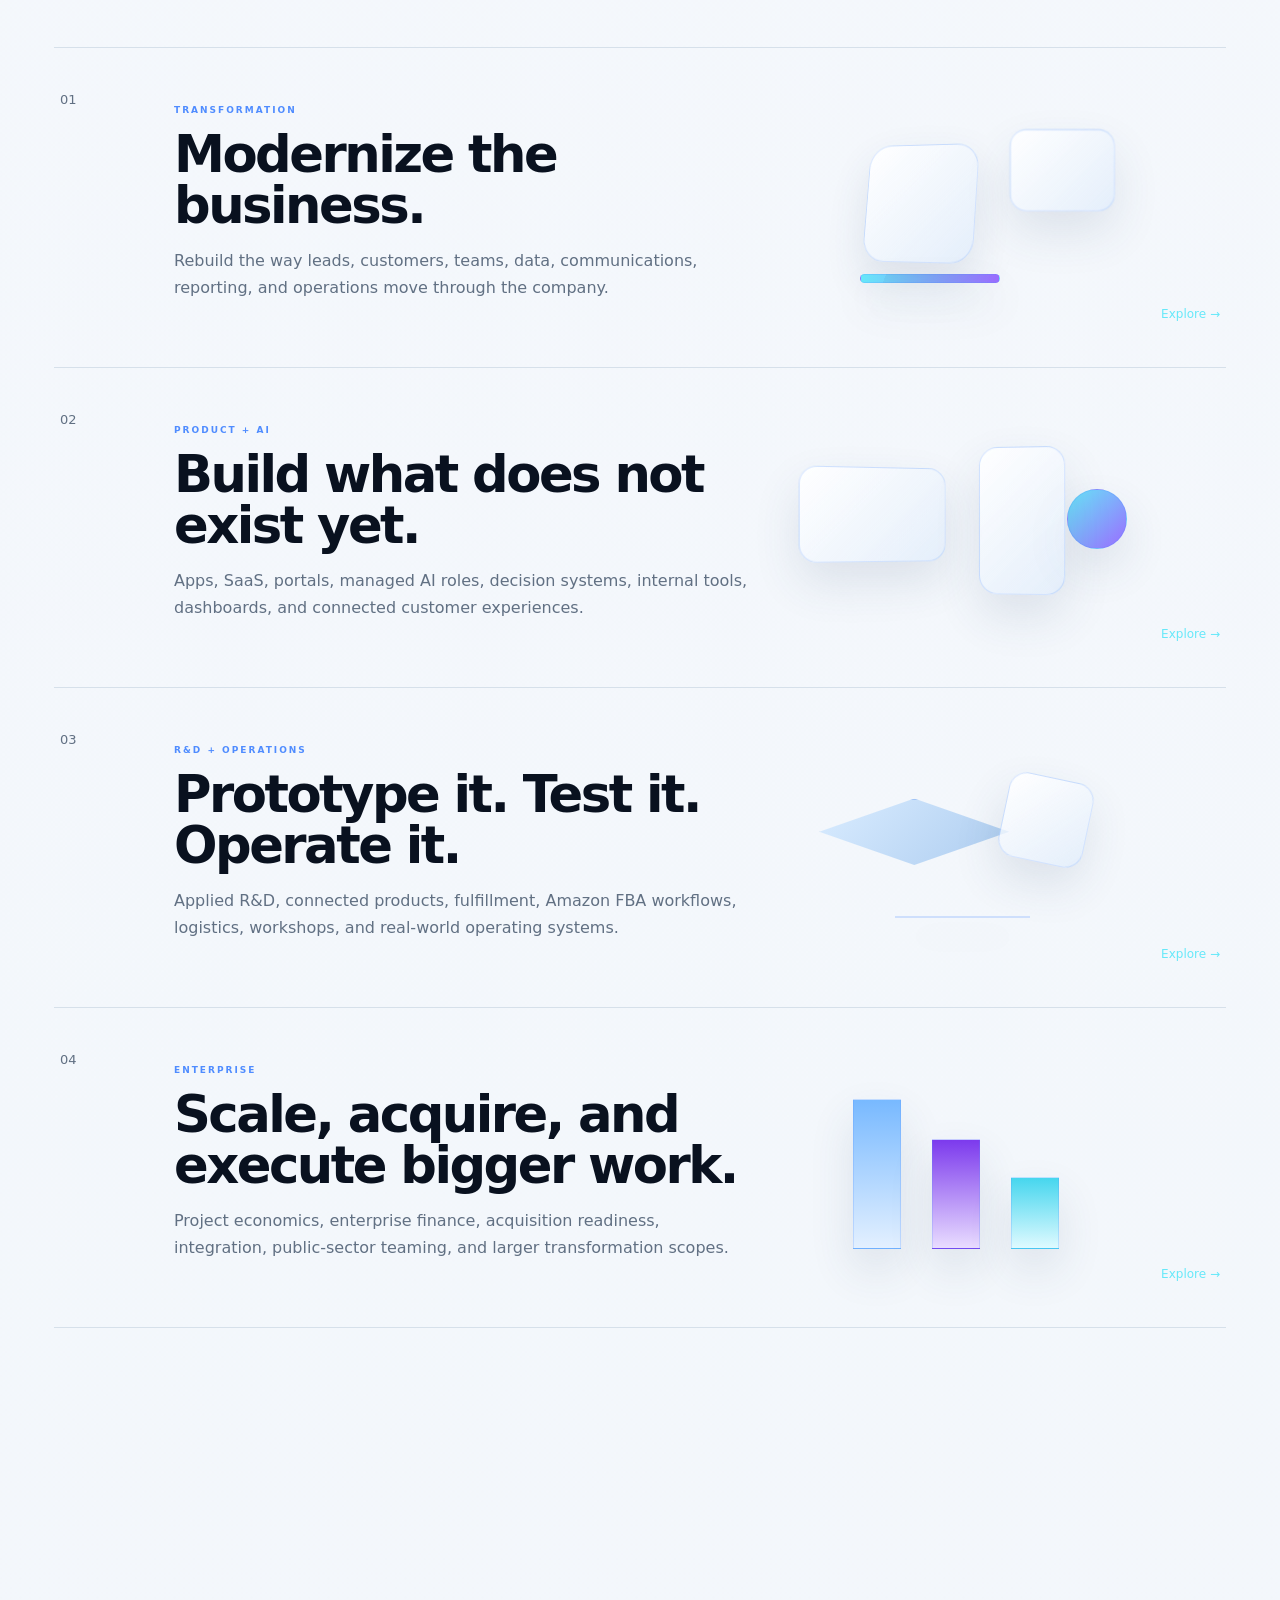
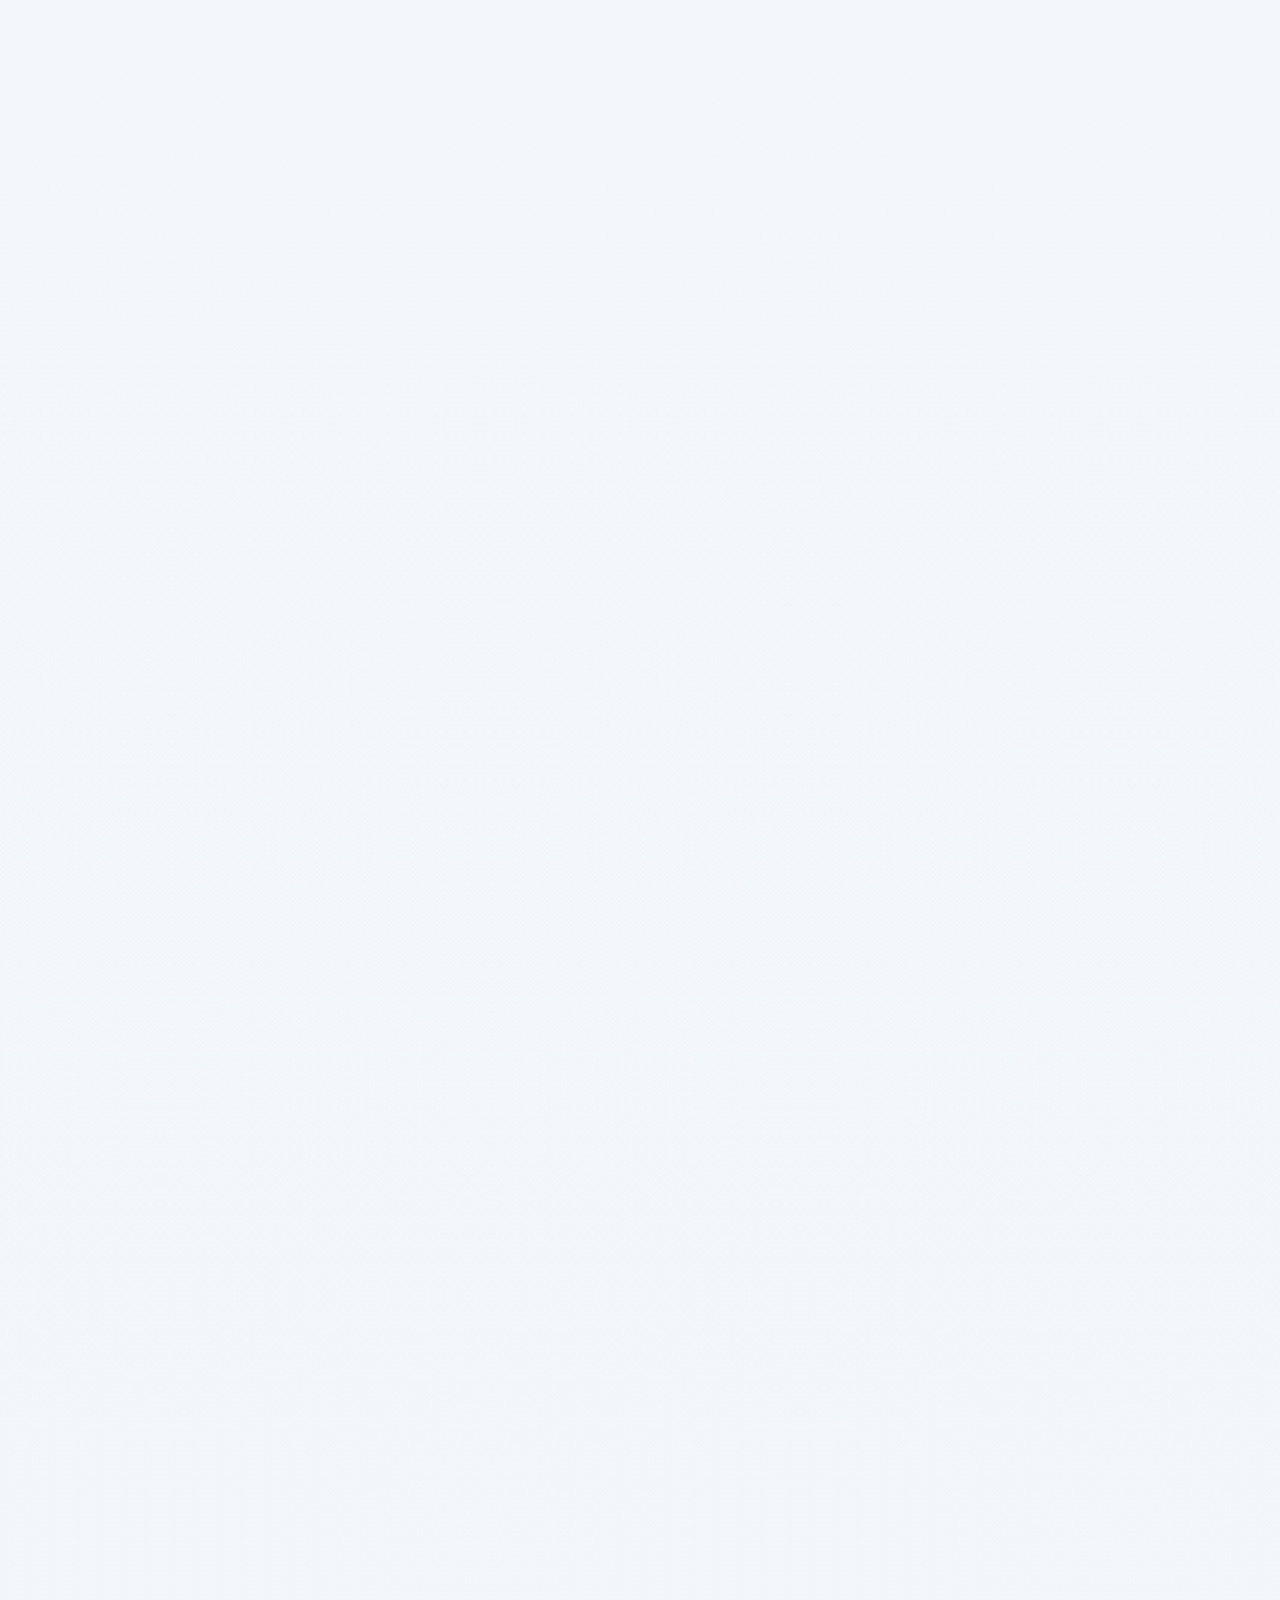
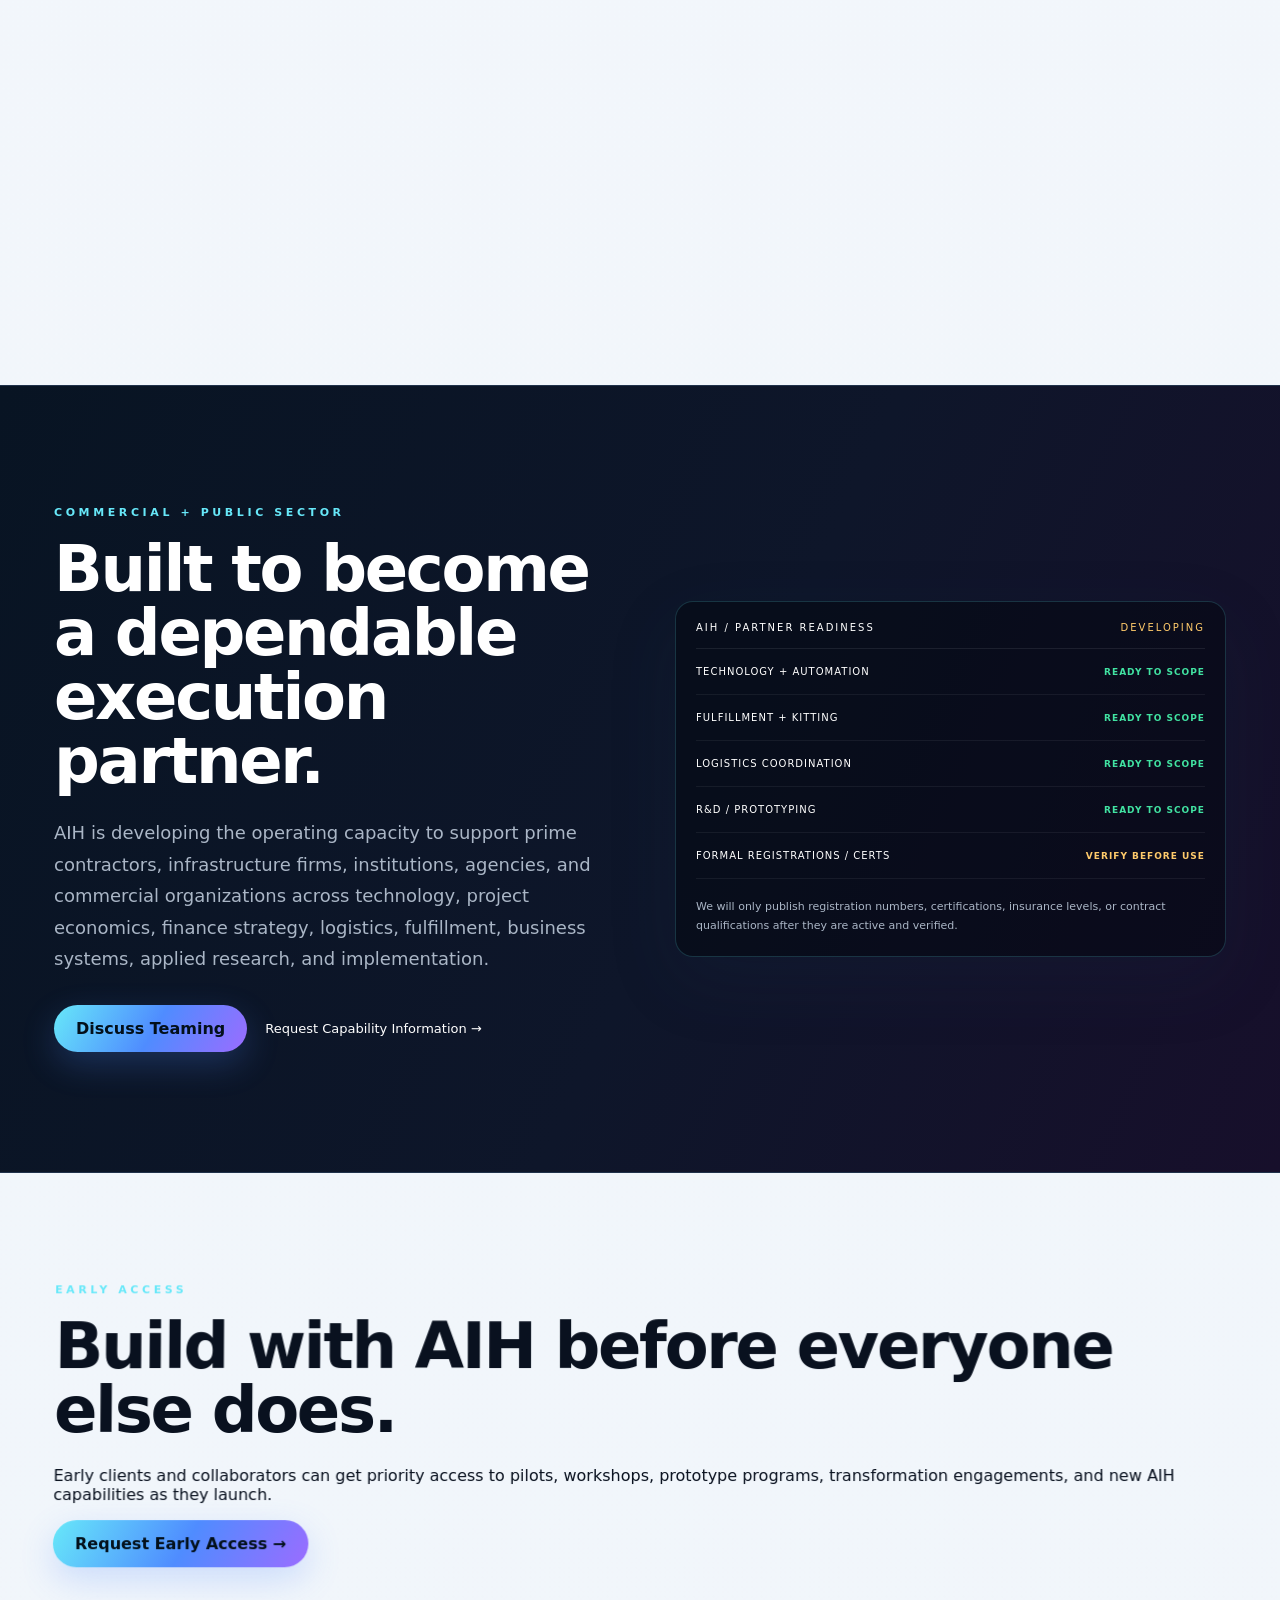
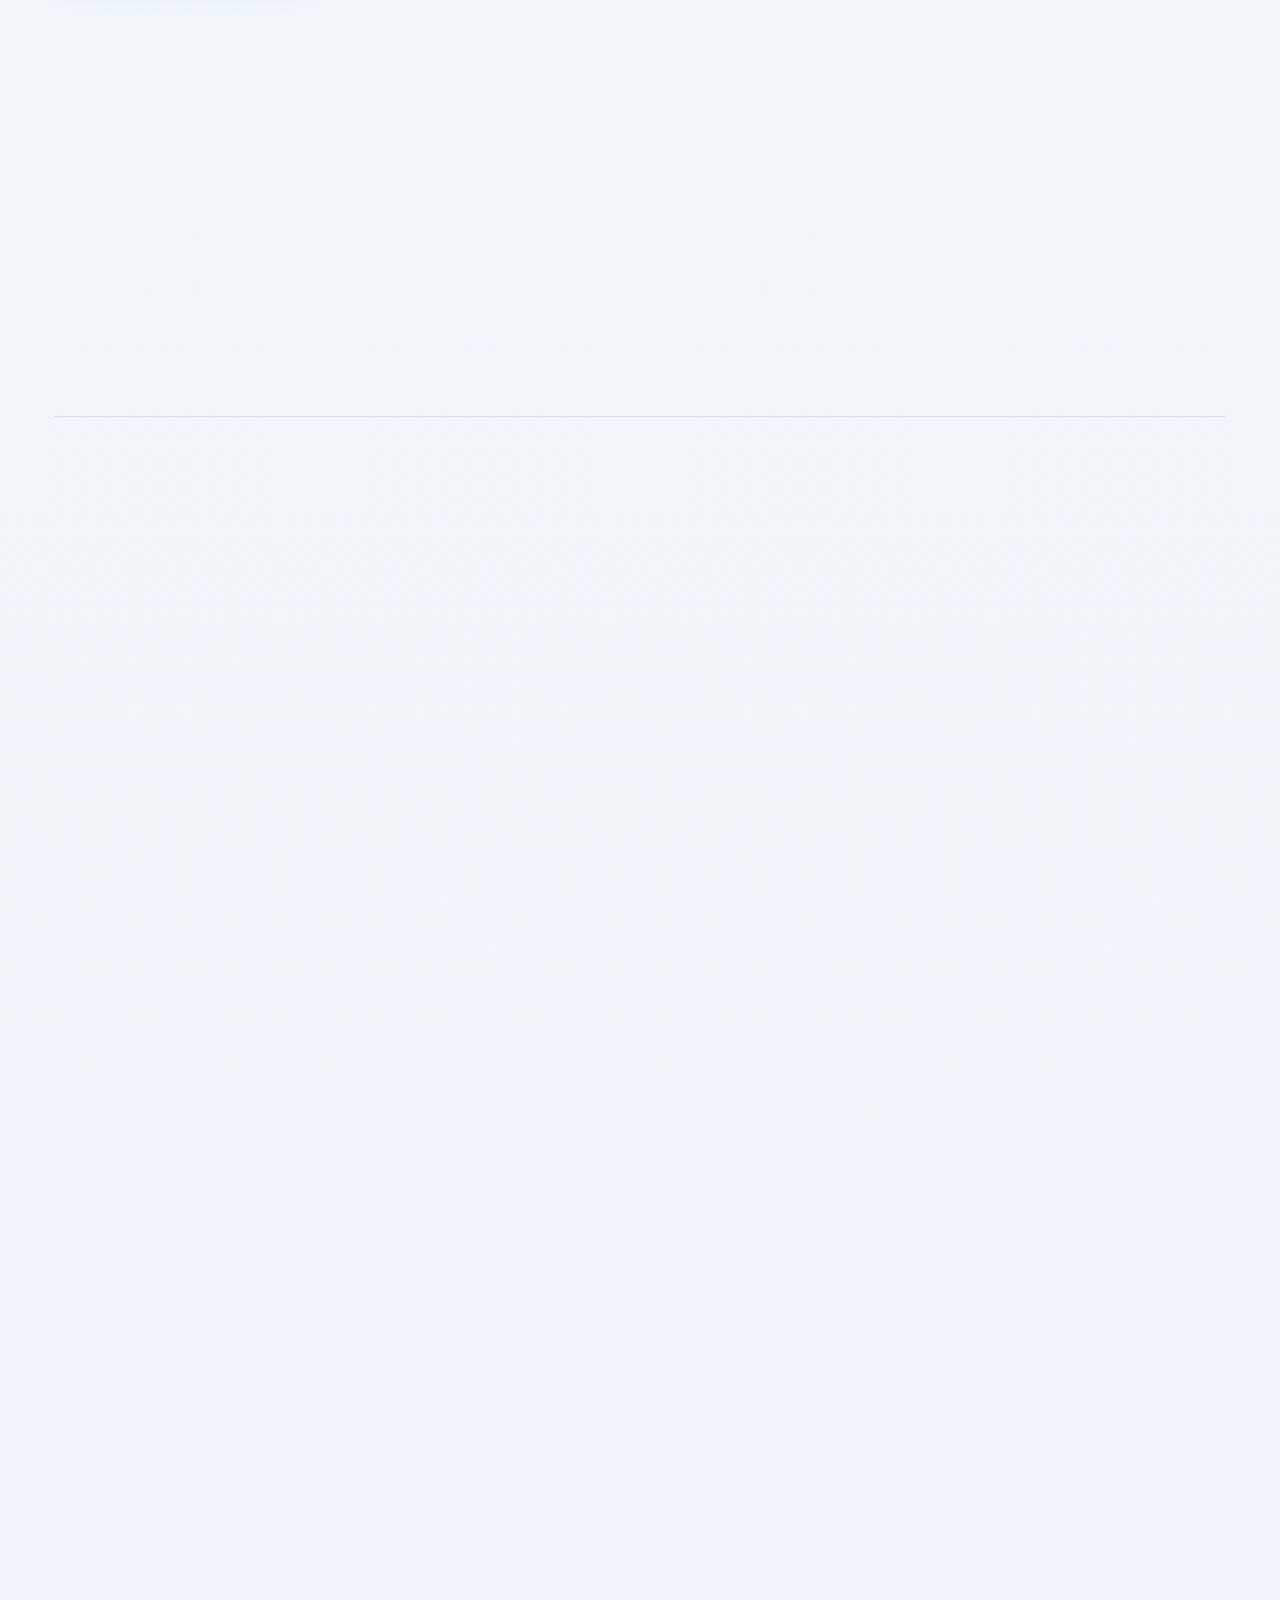
==== commit c70d405e: "Turn AIH hub into cinematic full-screen concept scene" ====
--- a/index.html
+++ b/index.html
@@ -348,50 +348,36 @@
       </div>
     </section>
 
-    <section id="facility" class="facility section perspective-section">
-      <div class="facility-shell reveal">
-        <div class="facility-copy">
-          <div class="eyebrow">THE DELAWARE HUB · PLANNED</div>
-          <h2>A physical place for ideas that need to become real.</h2>
-          <p>The planned AIH hub is designed to connect client strategy sessions, product demonstrations, prototyping, workshops, fulfillment, and logistics under one roof—so digital systems can be tested against real operations.</p>
-          <div class="facility-points">
-            <span>Client strategy + demonstrations</span>
-            <span>Prototype + R&D work</span>
-            <span>Workshops + build sessions</span>
-            <span>Commerce + fulfillment operations</span>
-          </div>
+    <section id="facility" class="hub-showcase">
+      <div class="hub-showcase-bg"></div>
+      <div class="hub-showcase-copy reveal">
+        <div class="eyebrow">THE DELAWARE HUB · PLANNED</div>
+        <h2>Digital systems.<br><span>Physical execution.</span></h2>
+        <p>AIH is being designed as a place where strategy, software, AI, R&D, fulfillment, workshops, and logistics can meet in the same operating environment.</p>
+        <div class="hub-showcase-actions">
           <button class="pill magnetic" data-open-calendar>Discuss a Project →</button>
-        </div>
-        <div class="facility-visual" data-depth-scene aria-hidden="true">
-          <div class="facility-cube">
-            <div class="cube-face cube-front"><b>BUILD</b><small>products + systems</small></div>
-            <div class="cube-face cube-right"><b>TEST</b><small>real operations</small></div>
-            <div class="cube-face cube-top"><b>DEPLOY</b><small>into the field</small></div>
-          </div>
-          <div class="facility-platform"></div>
-          <div class="facility-light"></div>
-        </div>
-      </div>
-    </section>
-
-    <section class="acquisition section">
-      <div class="section-head reveal">
-        <div><div class="eyebrow">GROW · SYSTEMIZE · ACQUIRE</div><h2>Sometimes the opportunity is the business itself.</h2></div>
-        <p>AIH can help owners improve performance, help buyers understand what they are acquiring, and evaluate select operator-led acquisition or partnership opportunities where our technology and operating capabilities can create additional value.</p>
-      </div>
-      <div class="acquisition-grid">
-        <article class="reveal"><span>01</span><h3>Business Performance Diagnostic</h3><p>Review economics, systems, workflows, customer journey, data, staffing, profitability, and automation opportunities.</p></article>
-        <article class="reveal delay-1"><span>02</span><h3>Acquisition Readiness</h3><p>Improve reporting, processes, operating visibility, and infrastructure before a sale, investment, or ownership transition.</p></article>
-        <article class="reveal delay-2"><span>03</span><h3>Buyer Due Diligence + Systems Review</h3><p>Combine financial and operating analysis with technology, data, process, and integration assessment.</p></article>
-        <article class="reveal"><span>04</span><h3>Post-Acquisition Integration</h3><p>Connect finance, CRM, operations, AI, reporting, people, and customer systems after the deal closes.</p></article>
-        <article class="reveal delay-1"><span>05</span><h3>Operator-Led Growth</h3><p>Use AI, automation, data, customer systems, and operating discipline to expand capacity and improve margins.</p></article>
-        <article class="reveal delay-2"><span>06</span><h3>Selective Acquisition / Partnership</h3><p>AIH may evaluate select businesses or strategic partnerships where there is strong operating fit and a clear path to value creation.</p></article>
-      </div>
-    </section>
+          <span>CONCEPT VISUALIZATION</span>
+        </div>
+      </div>
+
+      <div class="hub-showcase-visual reveal delay-1" id="hubShowcaseVisual">
+        <img src="/assets/hub-concept.svg" alt="Concept visualization of the planned Applied Innovations Hub" loading="lazy">
+        <div class="hub-callout hub-callout-a"><b>01</b><span>CLIENT + STRATEGY</span></div>
+        <div class="hub-callout hub-callout-b"><b>02</b><span>R&D + PROTOTYPING</span></div>
+        <div class="hub-callout hub-callout-c"><b>03</b><span>FULFILLMENT + LOGISTICS</span></div>
+        <div class="hub-callout hub-callout-d"><b>04</b><span>WORKSHOPS + FLEX</span></div>
+      </div>
+
+      <div class="hub-showcase-footer reveal">
+        <span>RESEARCH</span><i></i><span>BUILD</span><i></i><span>TEST</span><i></i><span>DEPLOY</span>
+      </div>
+    </section>
+
+    
 
     <section id="events" class="events section">
       <div class="section-head reveal">
-        <div><div class="eyebrow">AIH LABS + WORKSHOPS</div><h2>Learn by building something real.</h2></div>
+        <div><div class="eyebrow">AIH LABS + WORKSHOPS</div><h2>Walk in with an idea. Leave with something working.</h2></div>
         <p>Programming at AIH is designed around implementation—not lectures. A workshop should end with a prototype, workflow, operating plan, capability, or measurable next step.</p>
       </div>
       <div class="event-grid">
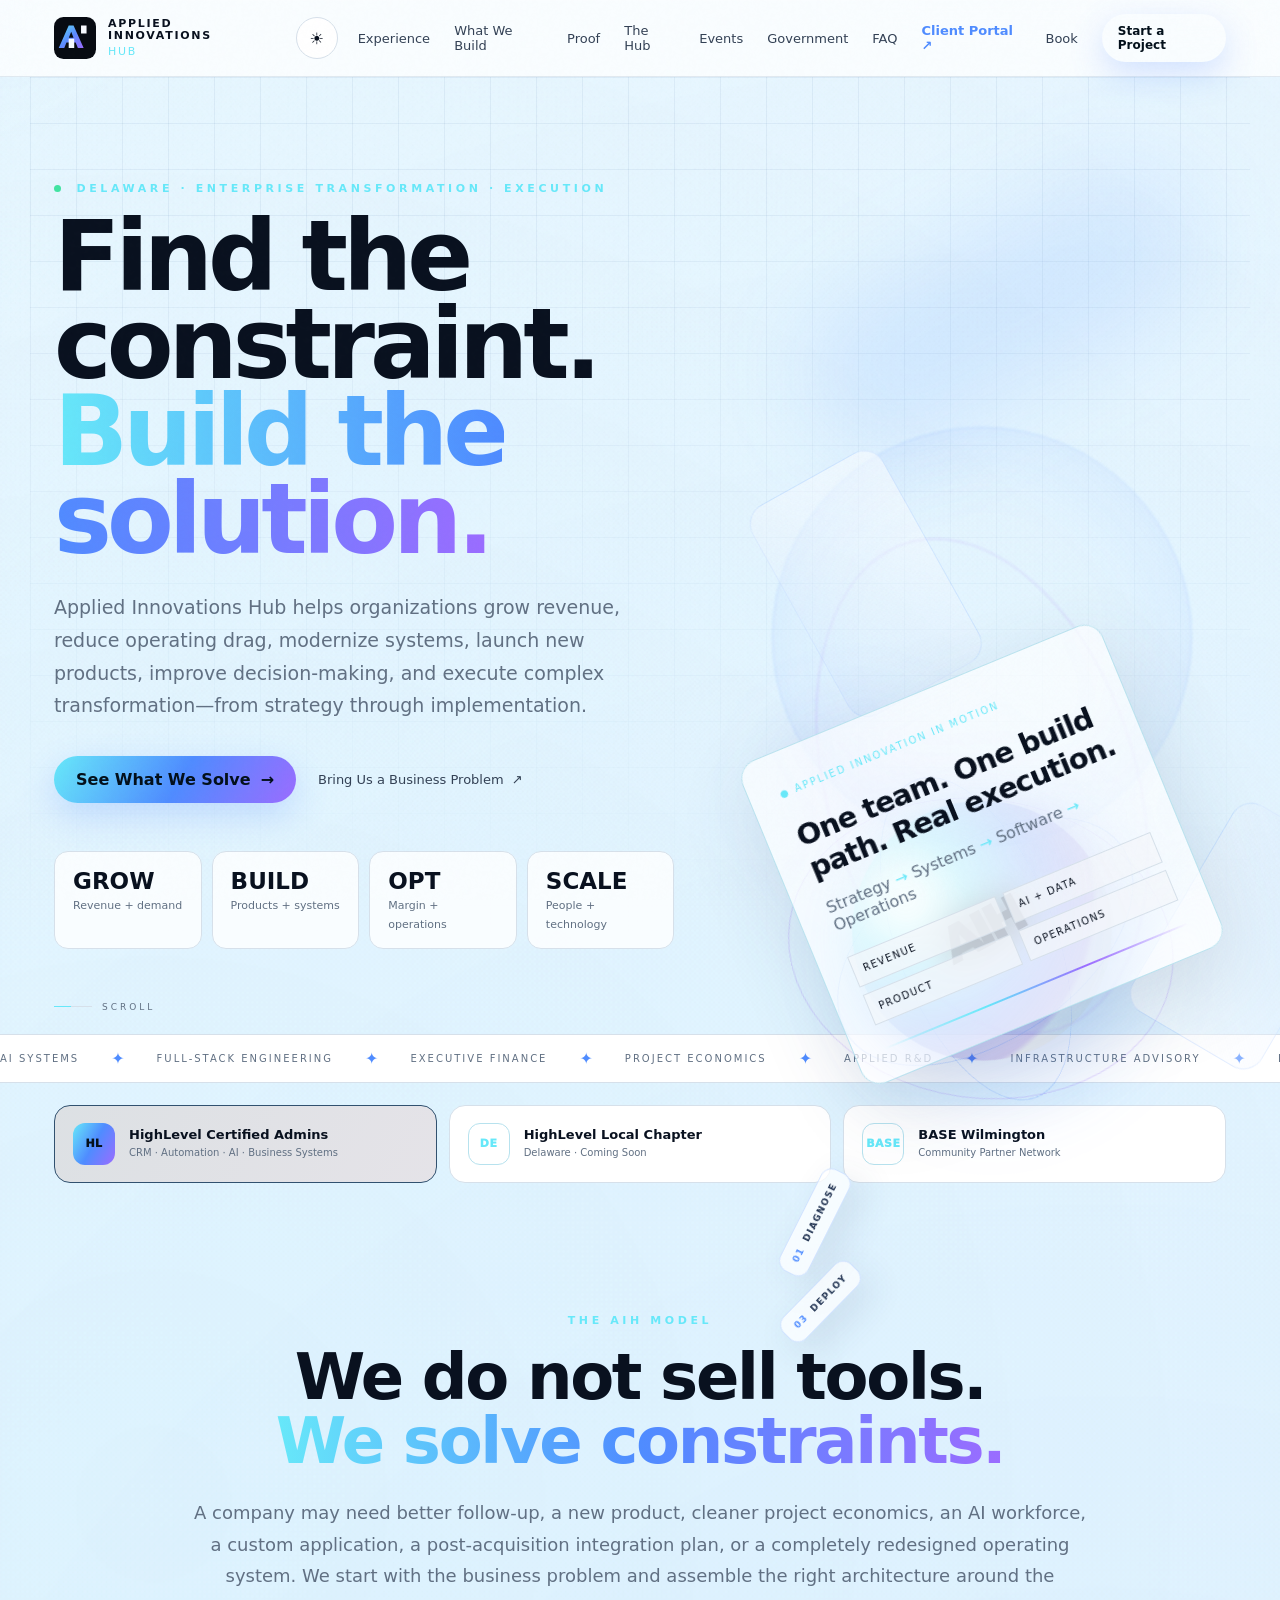
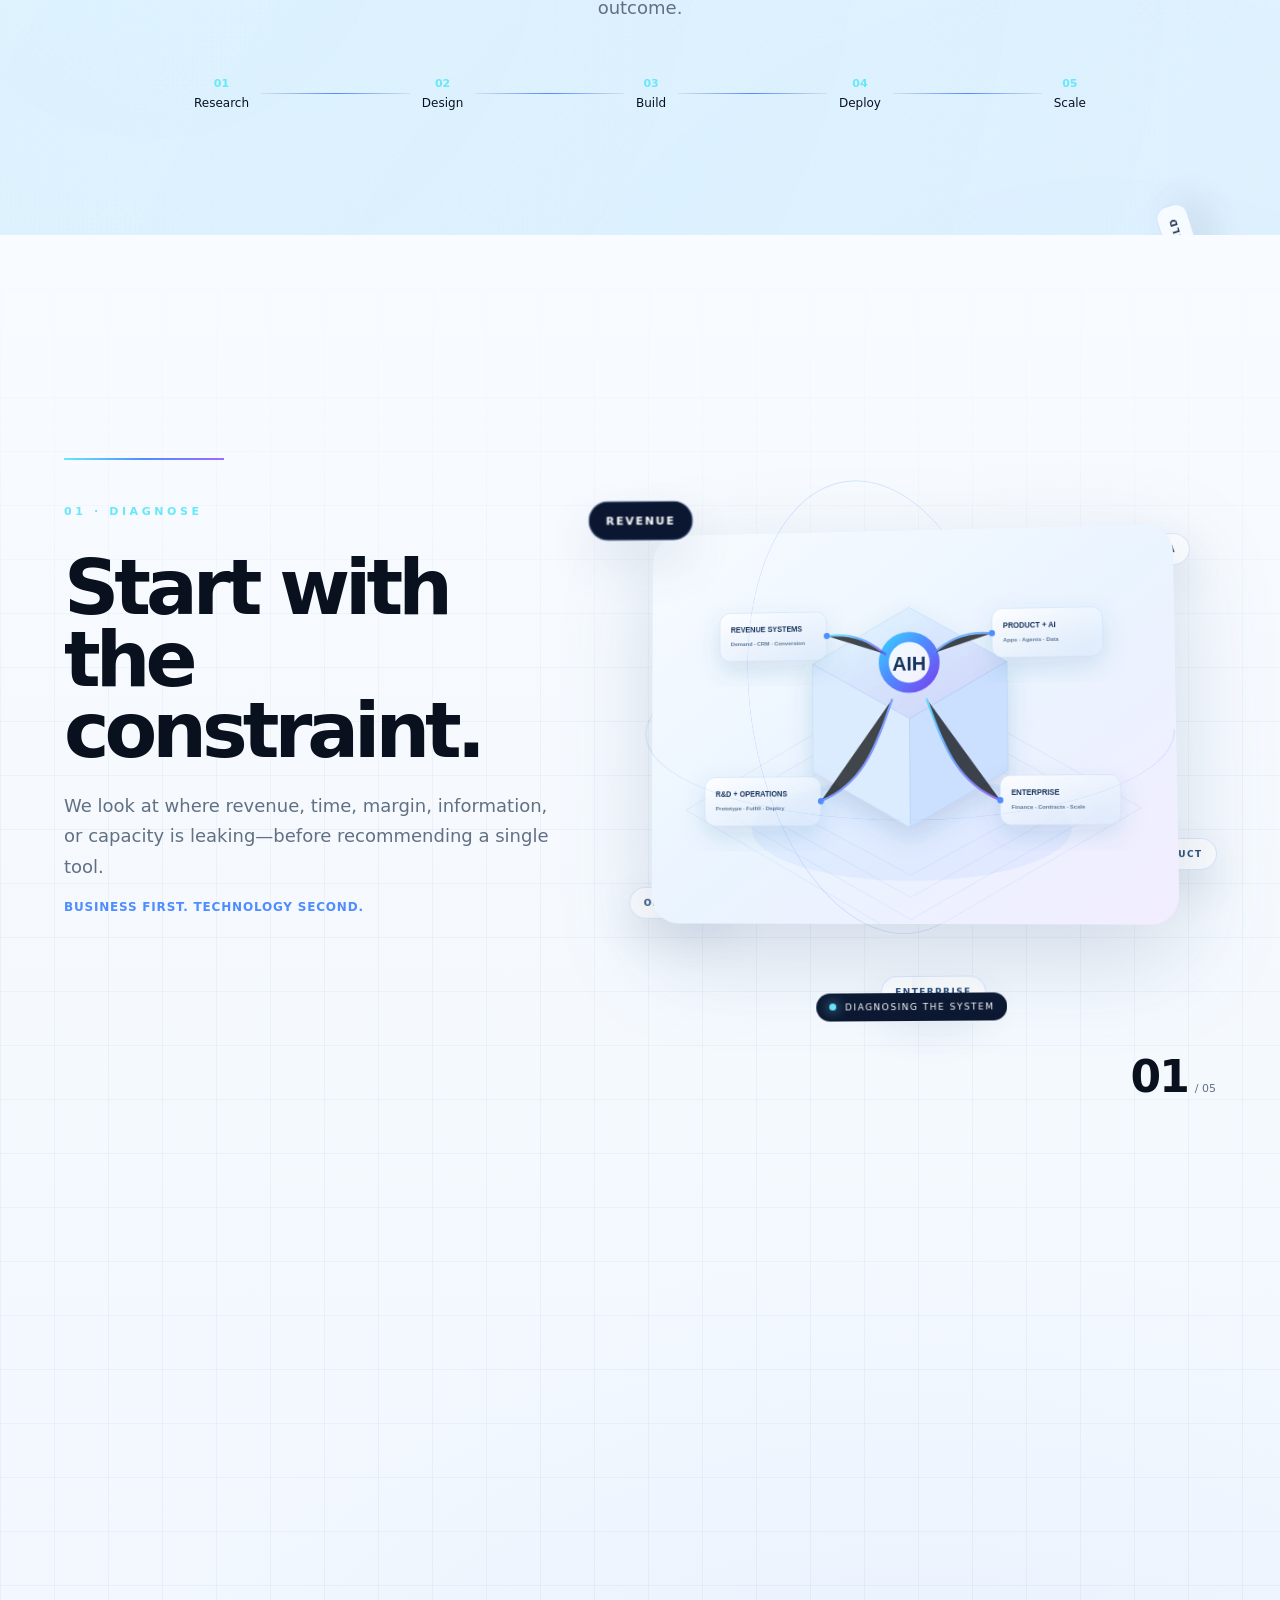
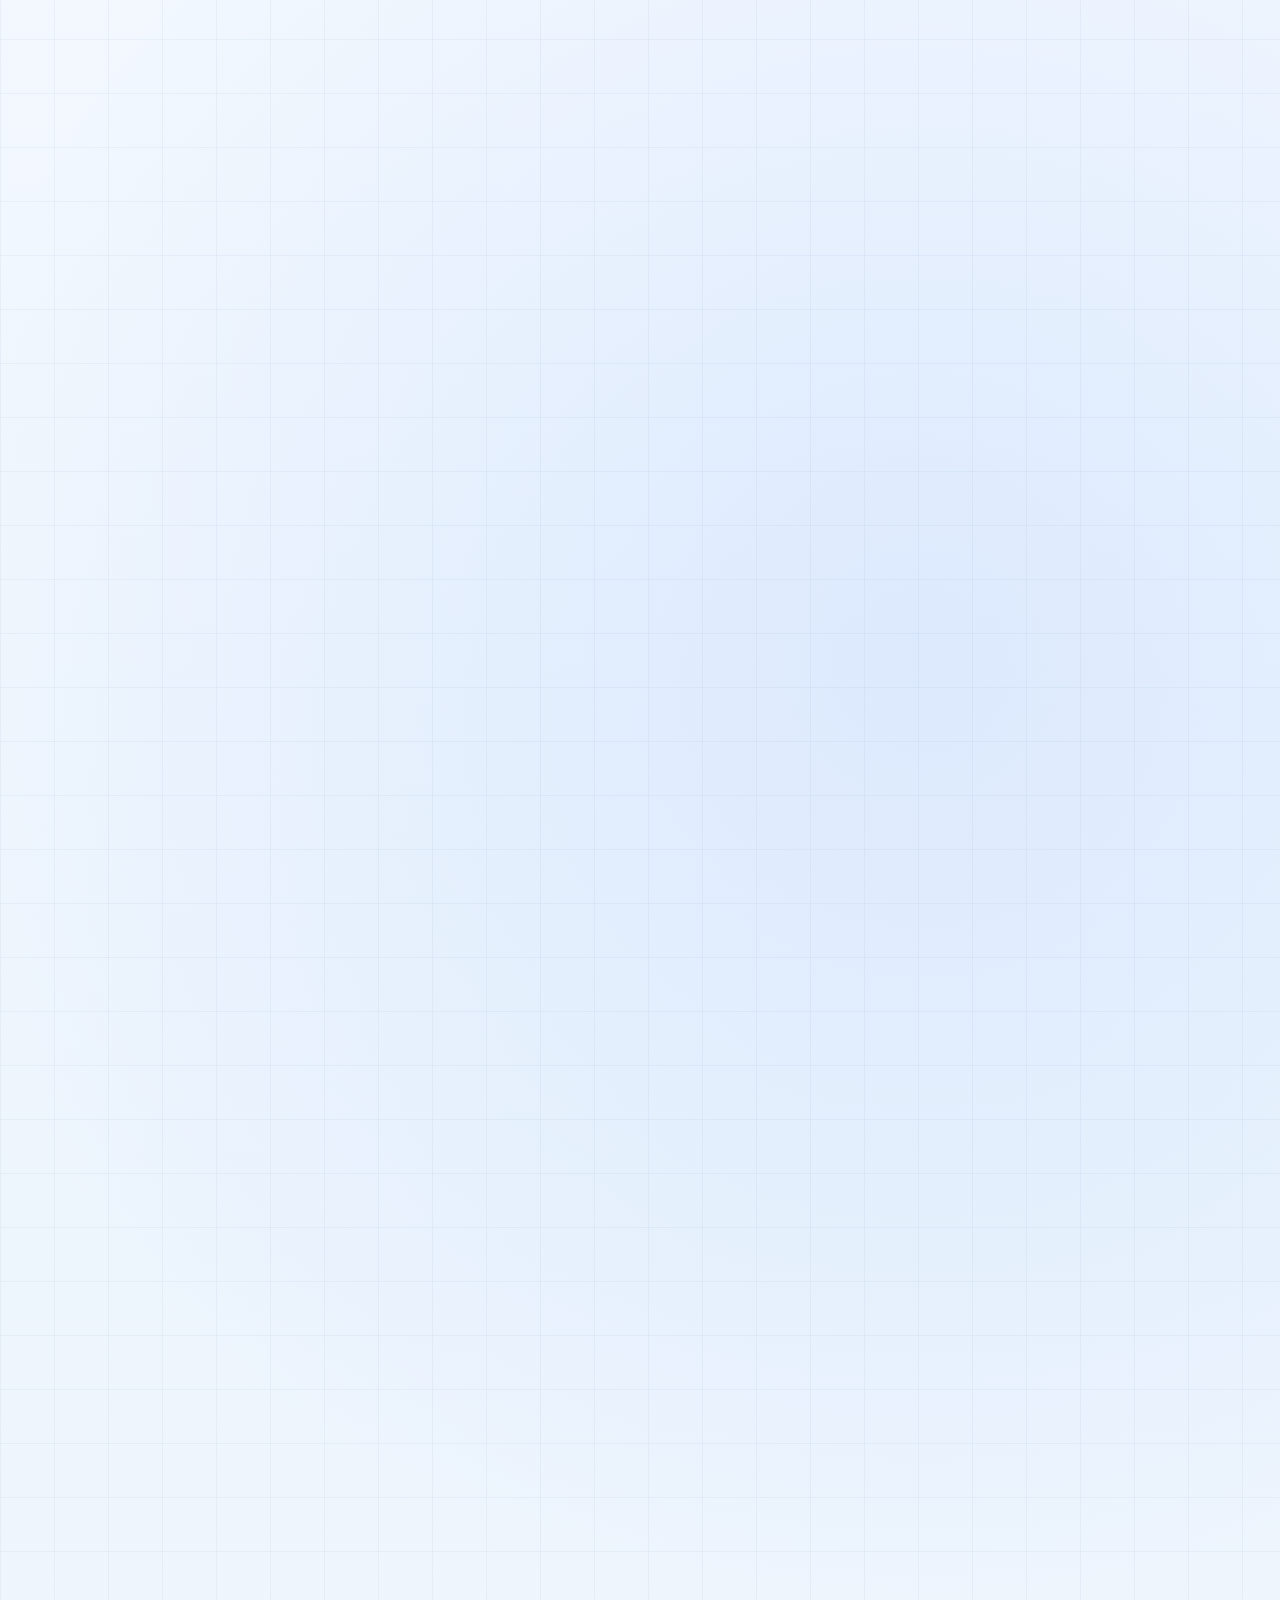
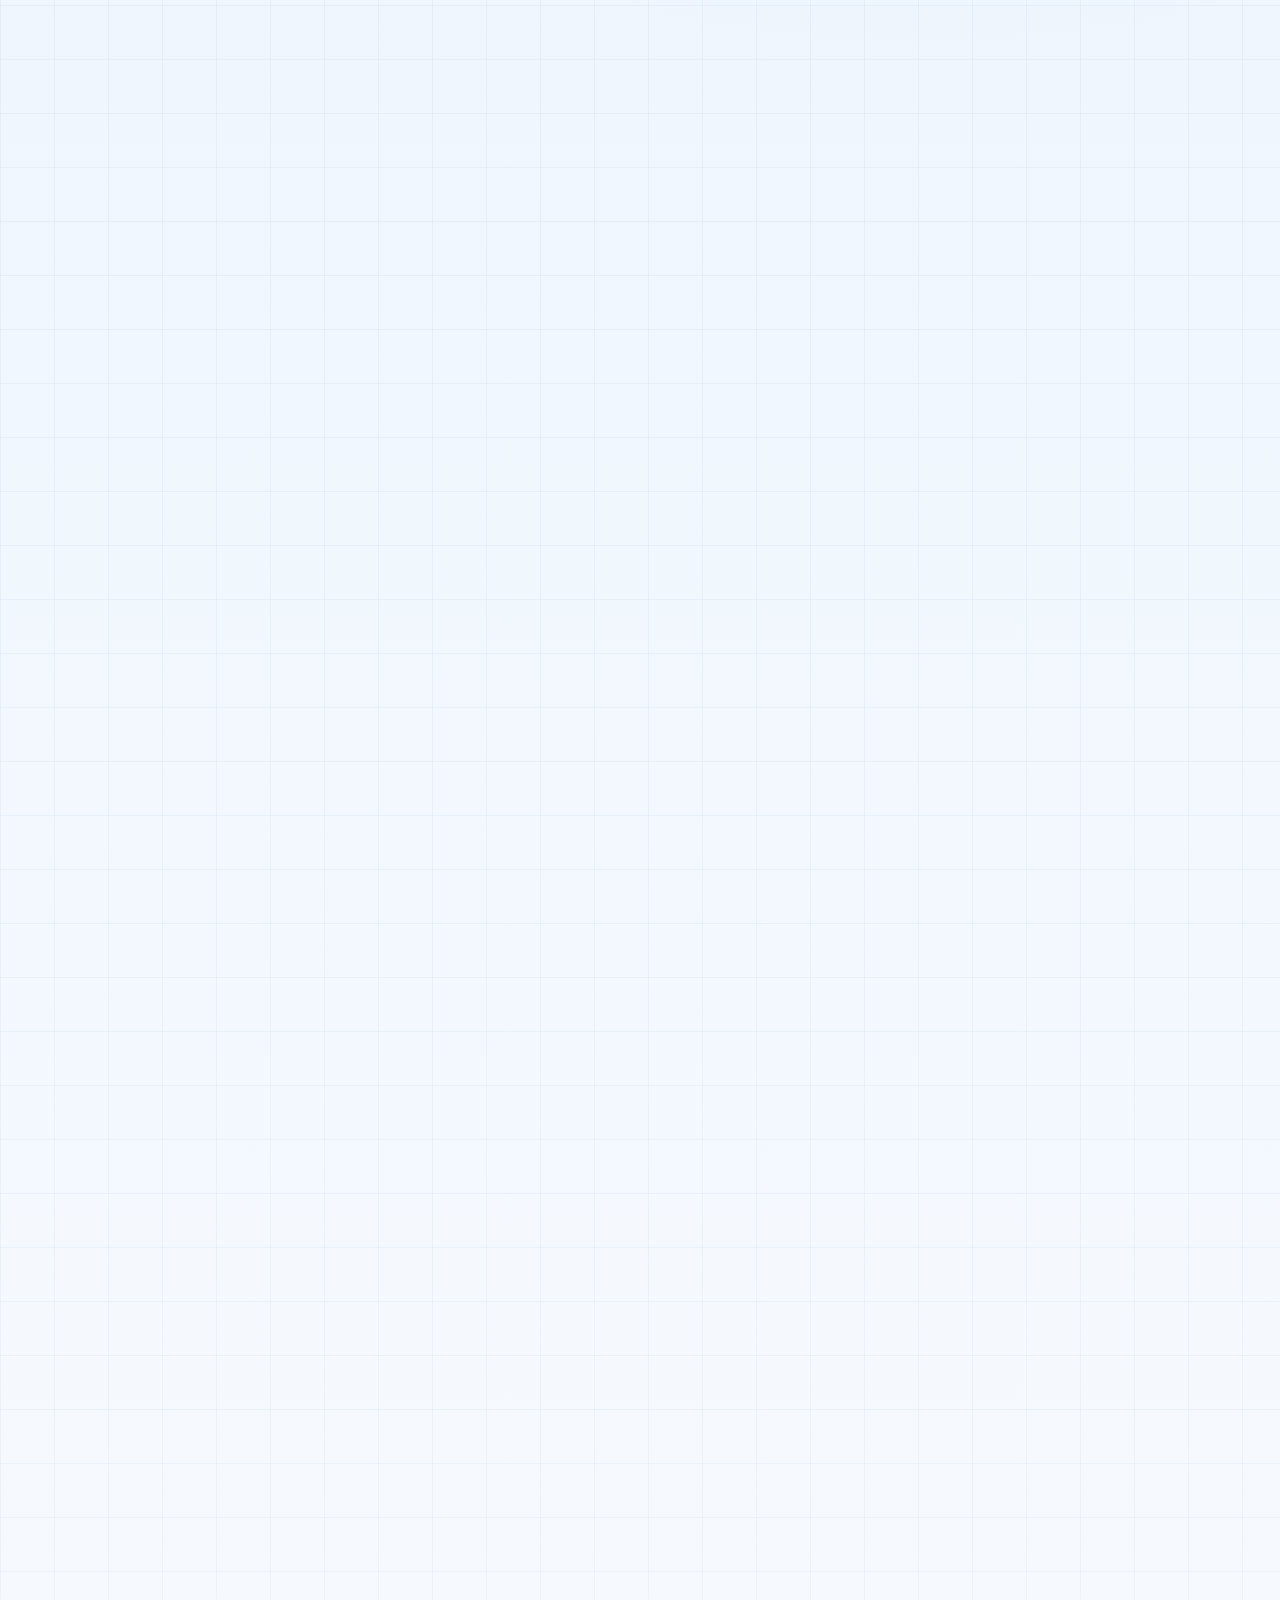
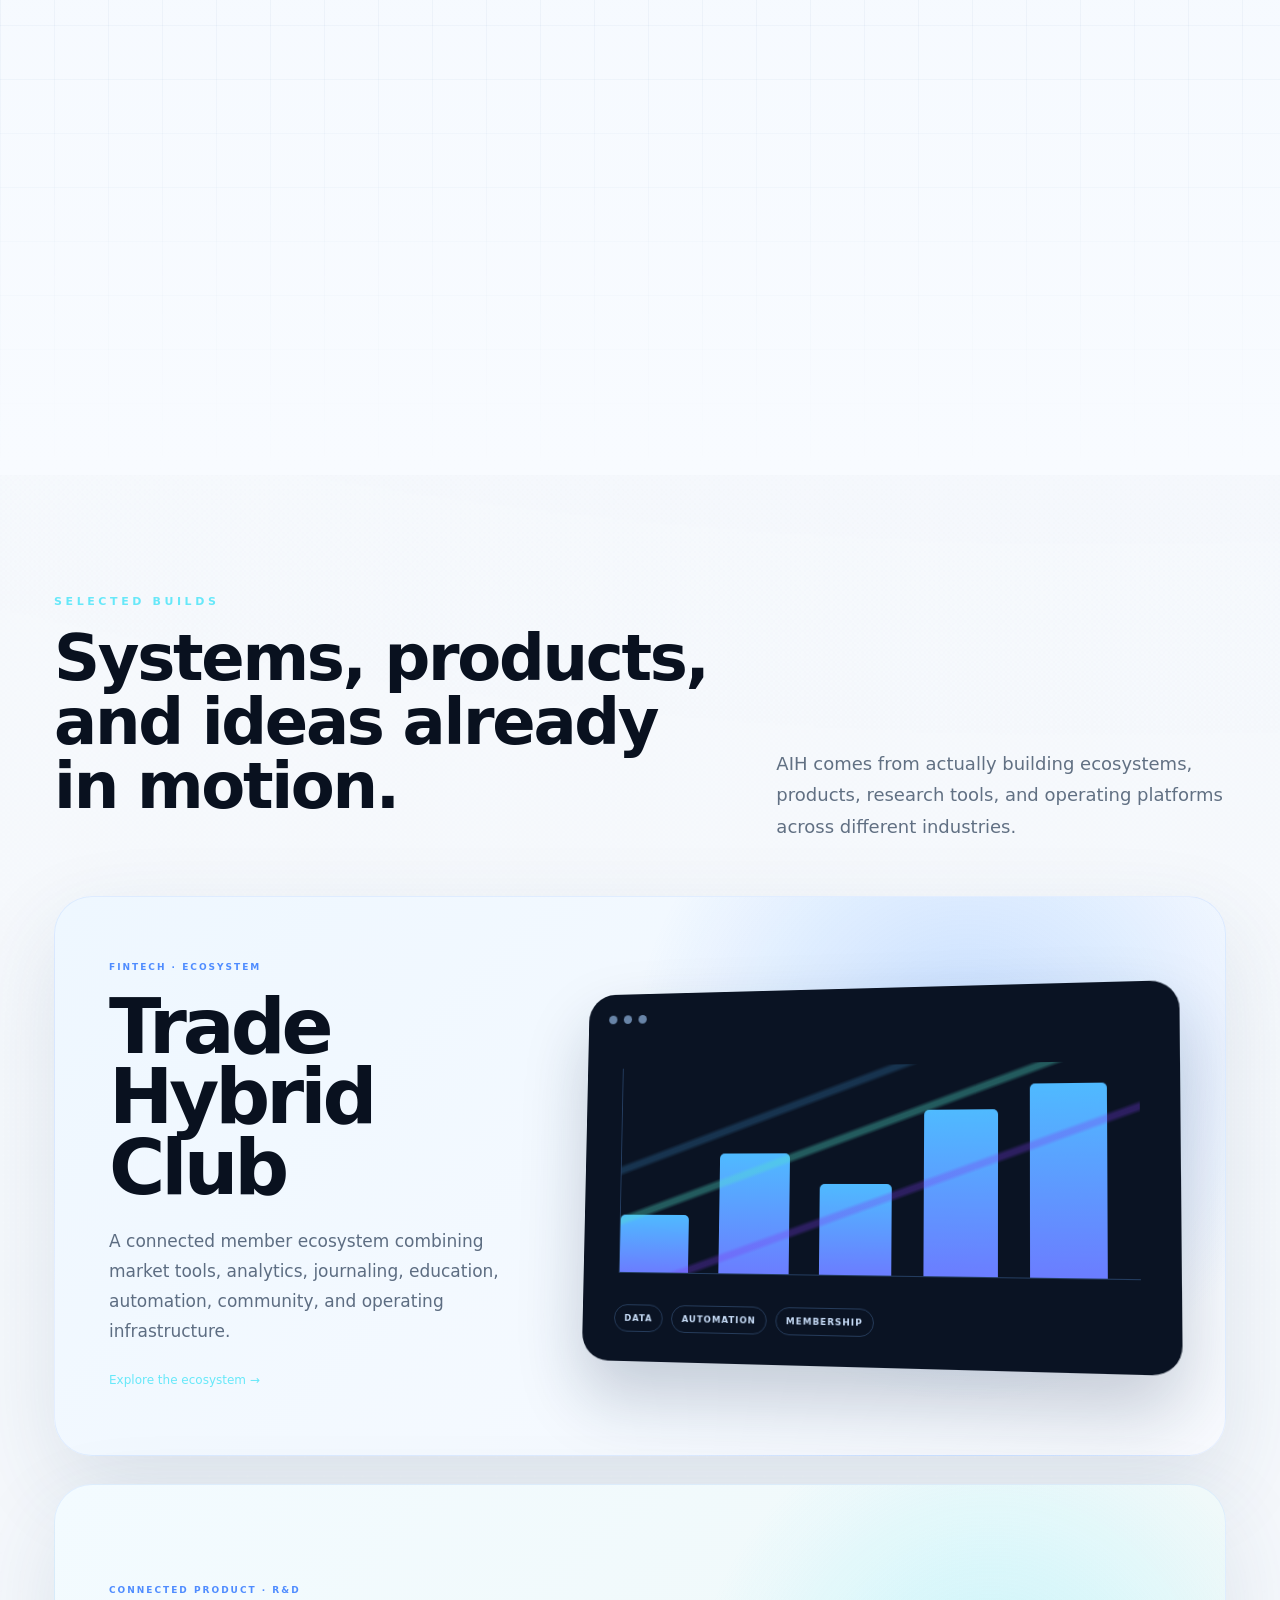
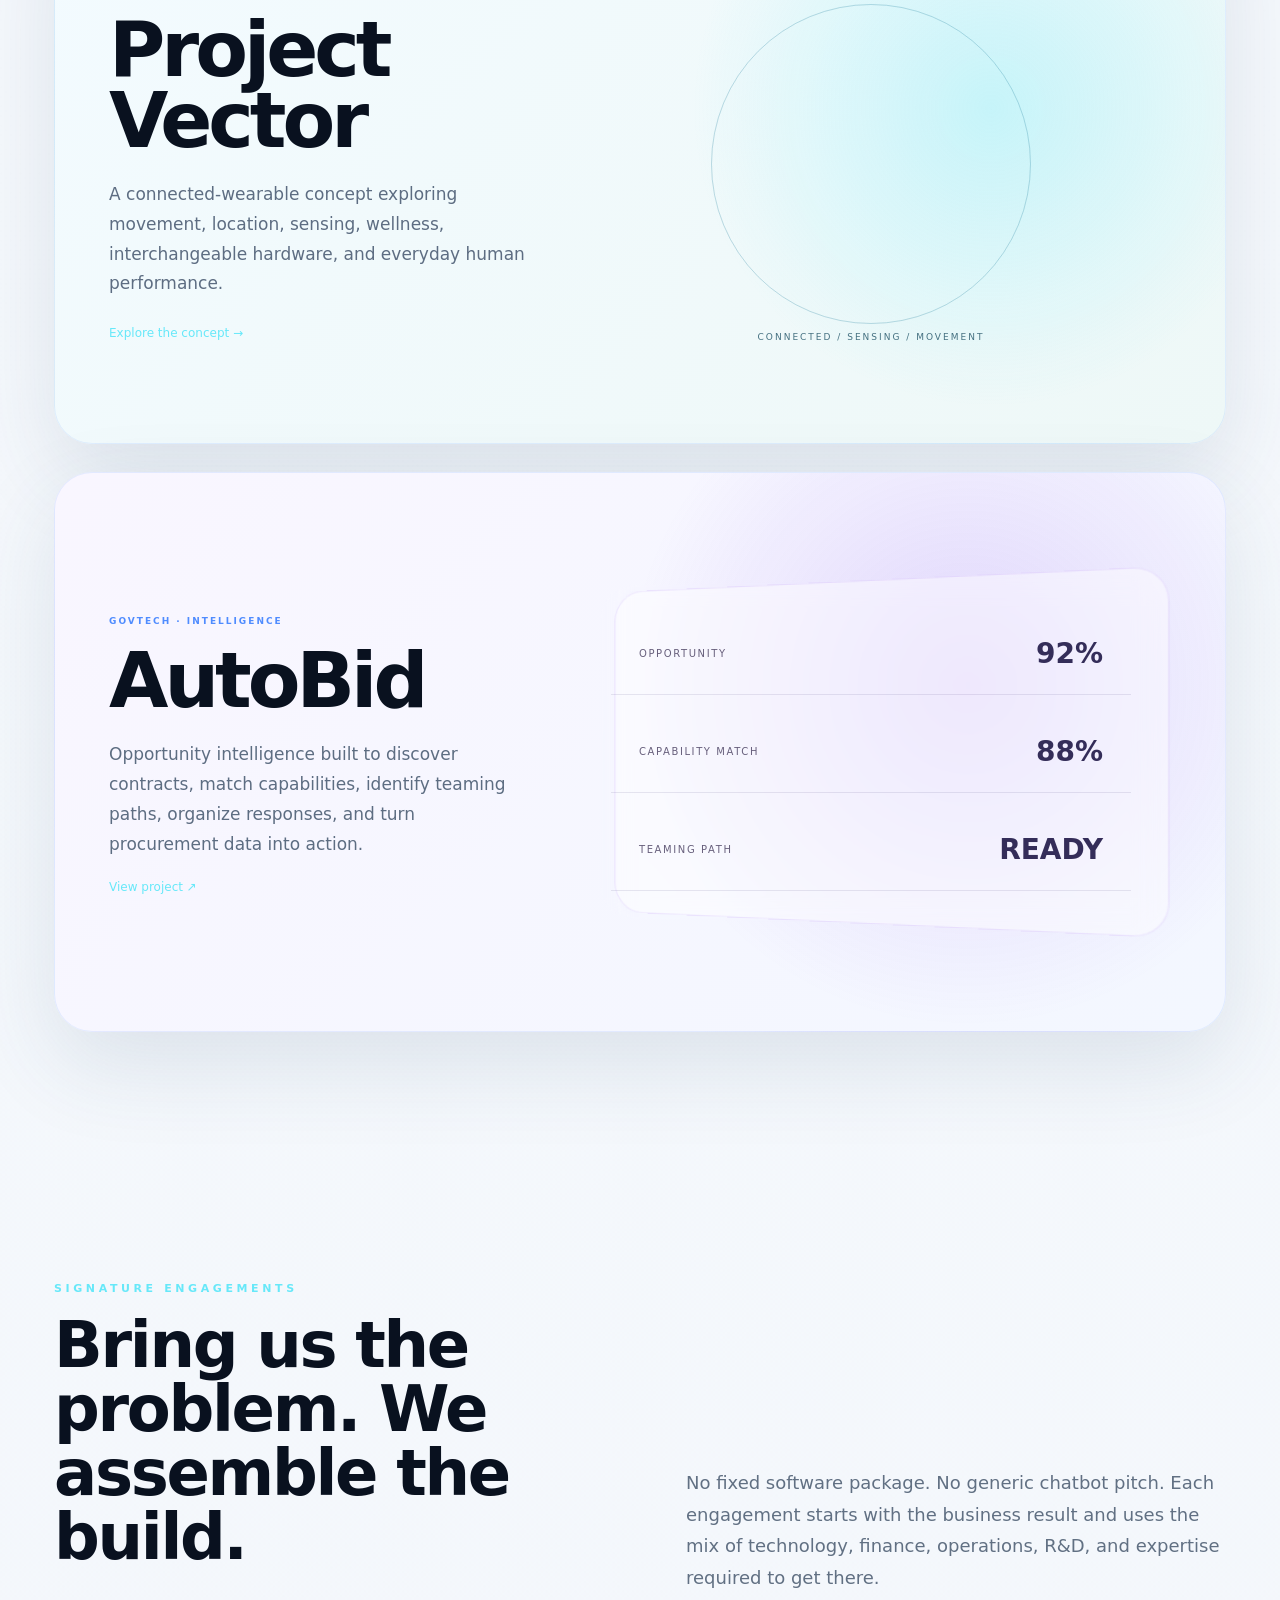
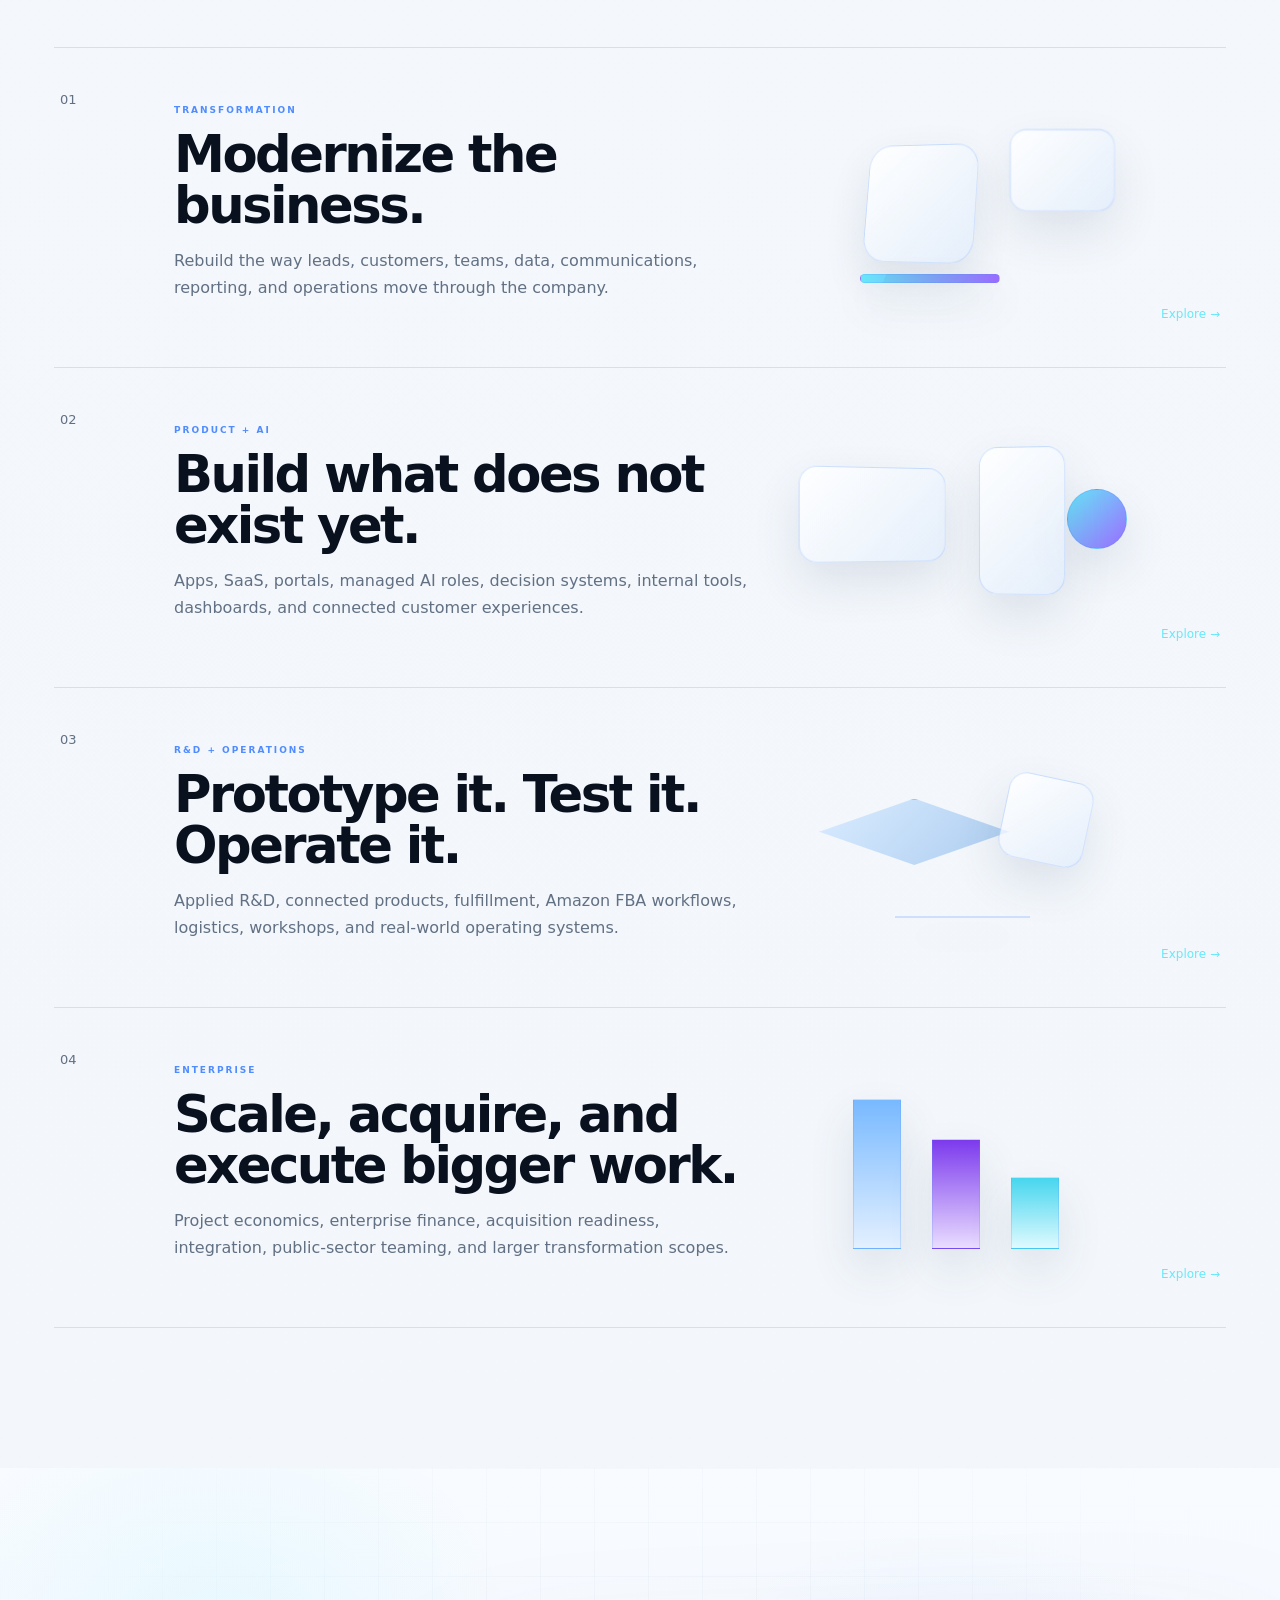
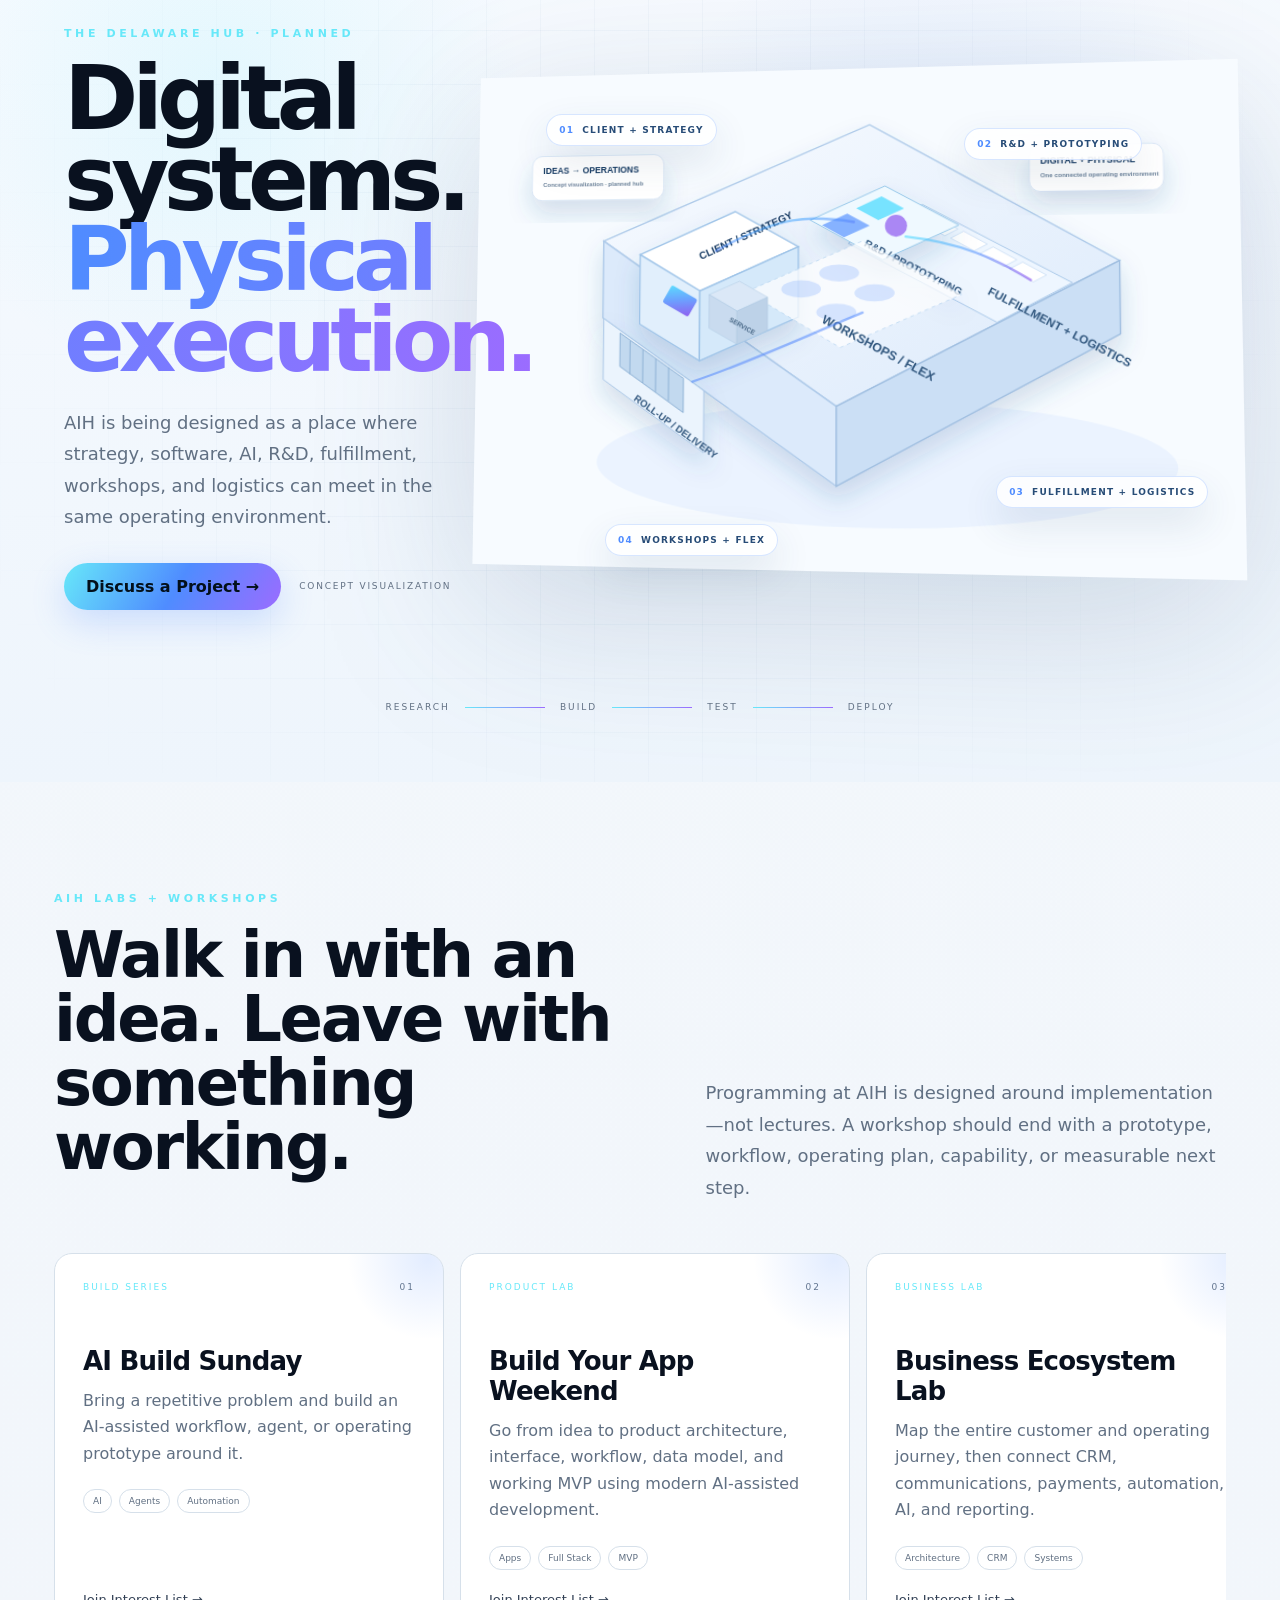
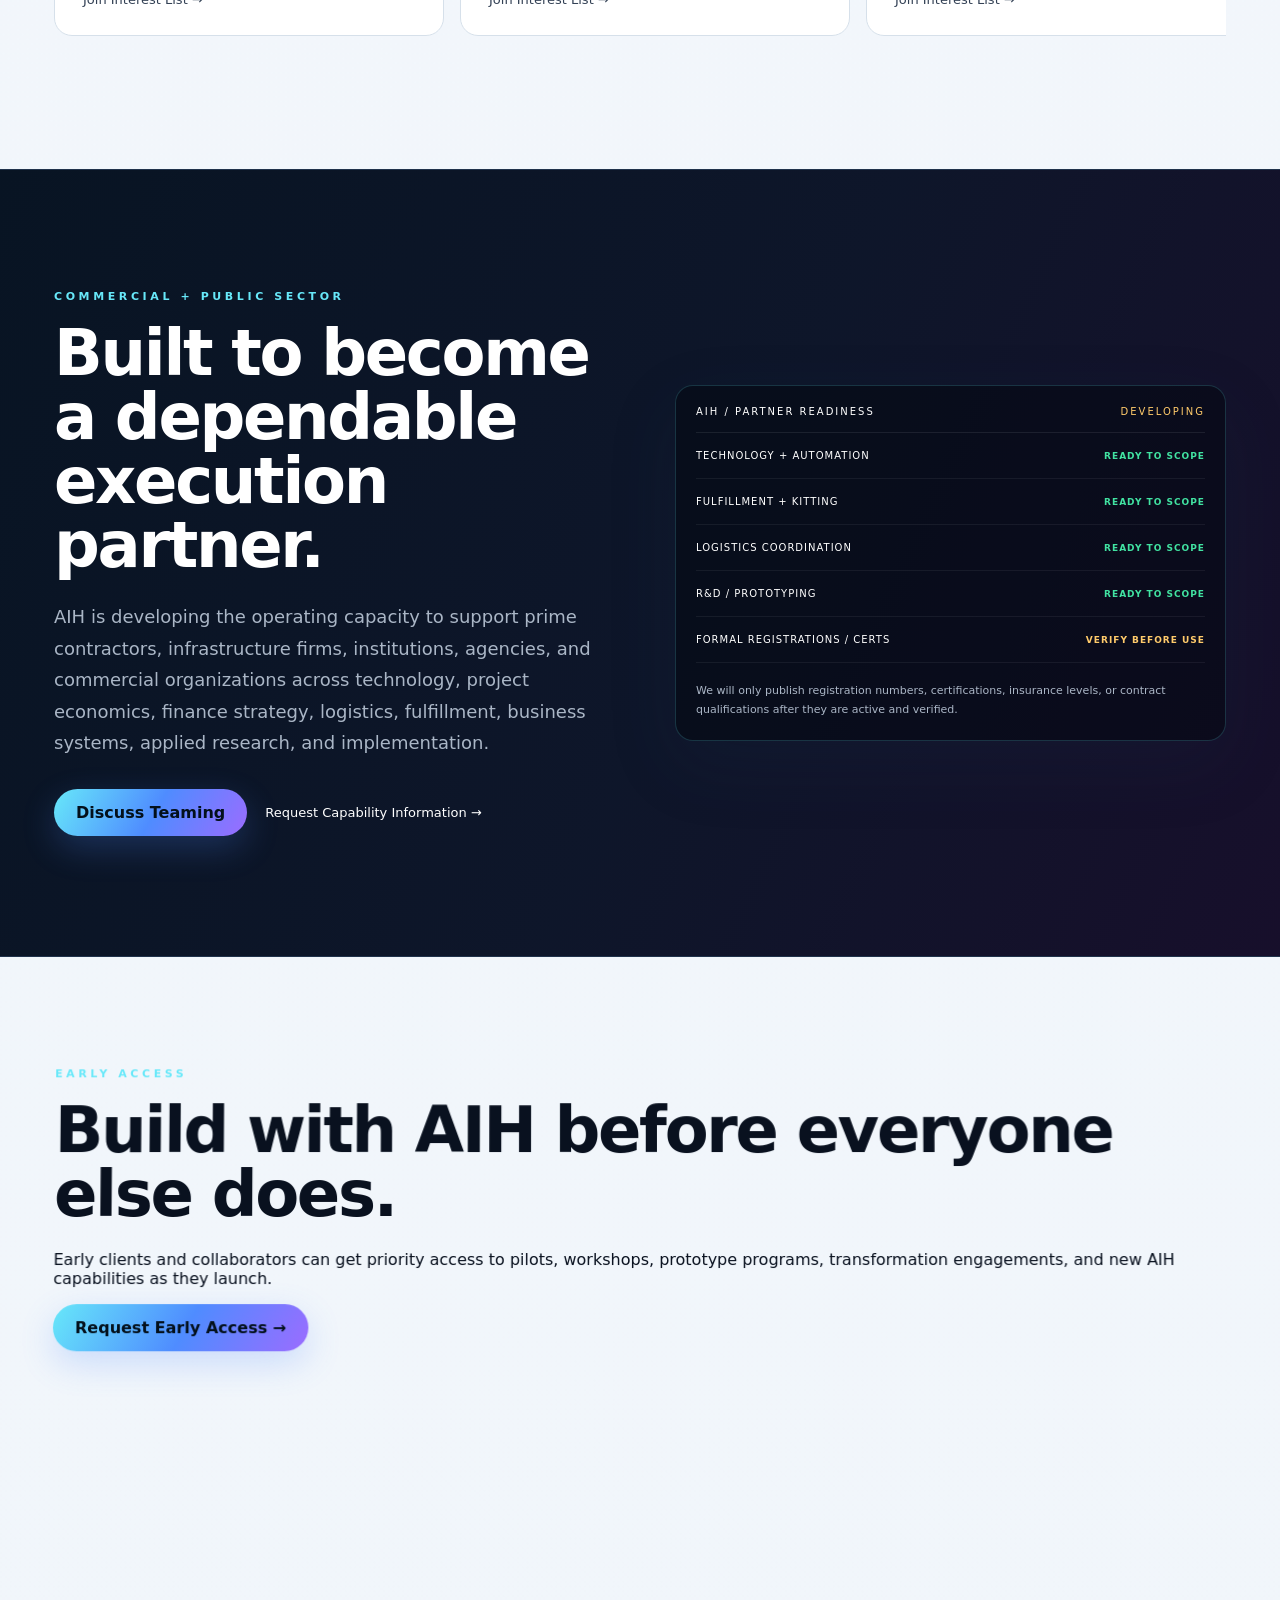
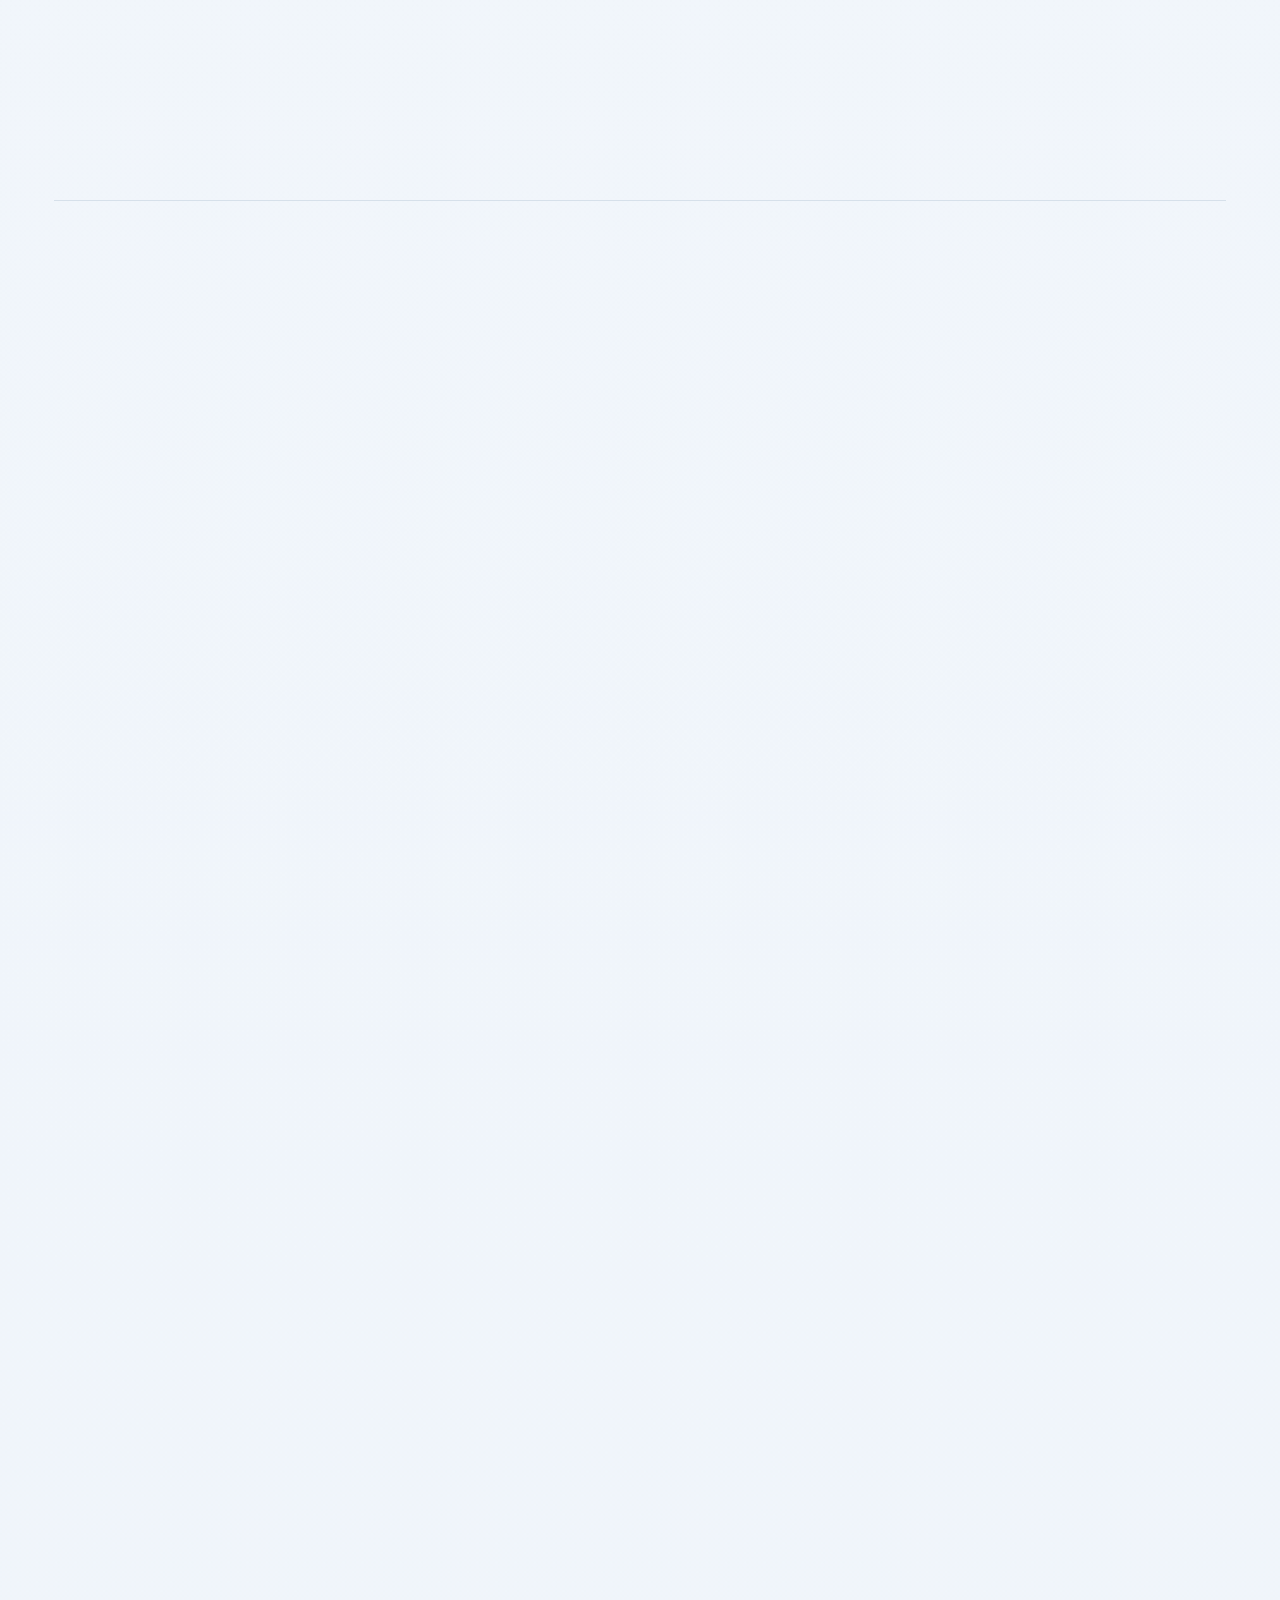
==== commit 44b2730f: "Point public Client Portal links to branded domain" ====
--- a/index.html
+++ b/index.html
@@ -96,7 +96,7 @@
         <a href="#events">Events</a>
         <a href="#government">Government</a>
         <a href="#faq">FAQ</a>
-        <a class="client-portal-link portal-top" data-client-portal href="https://thcdjhHs4LK5wMuaybU6.app.clientclub.net/" target="_blank" rel="noopener">Client Portal ↗</a>
+        <a class="client-portal-link portal-top" data-client-portal href="https://portal.appliedinnovationshub.com/" target="_blank" rel="noopener">Client Portal ↗</a>
         <button class="link-button" data-open-calendar>Book</button>
         <a href="#contact" class="pill small">Start a Project</a>
       </div>
@@ -550,7 +550,7 @@
     <div class="footer-top">
       <div class="brand footer-brand"><img src="/assets/aih-mark.svg" alt=""><span><b>APPLIED INNOVATIONS</b><em>HUB</em></span></div>
       <p>Research. Build. Deploy.</p>
-      <a class="footer-portal client-portal-link" data-client-portal href="https://thcdjhHs4LK5wMuaybU6.app.clientclub.net/" target="_blank" rel="noopener">Client Portal Access ↗</a>
+      <a class="footer-portal client-portal-link" data-client-portal href="https://portal.appliedinnovationshub.com/" target="_blank" rel="noopener">Client Portal Access ↗</a>
     </div>
     <div class="footer-grid">
       <div><span class="footer-label">DELAWARE HUB</span><p>400 Carson Dr<br>Bear, Delaware</p></div>
--- a/styles.css
+++ b/styles.css
@@ -694,3 +694,80 @@
 @media(prefers-reduced-motion:reduce){
   .experience-orbit,.vector-ring{animation:none!important}
 }
+
+
+/* ===== FULL-SCREEN HUB SHOWCASE ===== */
+.hub-showcase{
+  min-height:100vh;position:relative;display:grid;grid-template-columns:minmax(360px,.7fr) minmax(0,1.3fr);
+  align-items:center;gap:20px;padding:110px 5vw 70px;overflow:hidden;isolation:isolate;
+  background:
+    radial-gradient(circle at 74% 44%,rgba(79,140,255,.14),transparent 32%),
+    radial-gradient(circle at 17% 24%,rgba(103,232,249,.13),transparent 24%),
+    linear-gradient(180deg,#f8fbff,#eef5fc);
+}
+.hub-showcase-bg{
+  position:absolute;inset:0;z-index:-1;
+  background:
+    linear-gradient(rgba(90,128,170,.045) 1px,transparent 1px),
+    linear-gradient(90deg,rgba(90,128,170,.045) 1px,transparent 1px);
+  background-size:54px 54px;
+  mask-image:radial-gradient(circle at center,black 40%,transparent 90%);
+}
+.hub-showcase-copy{max-width:680px;z-index:3}
+.hub-showcase-copy h2{font-size:clamp(64px,7vw,108px);line-height:.9;letter-spacing:-6px;margin:17px 0 26px}
+.hub-showcase-copy h2 span{background:linear-gradient(90deg,var(--blue),var(--violet));-webkit-background-clip:text;color:transparent}
+.hub-showcase-copy p{font-size:18px;line-height:1.75;color:var(--muted);max-width:600px}
+.hub-showcase-actions{margin-top:30px;display:flex;align-items:center;gap:18px;flex-wrap:wrap}
+.hub-showcase-actions>span{font-size:9px;letter-spacing:1.8px;color:var(--muted)}
+
+.hub-showcase-visual{
+  position:relative;min-height:680px;display:grid;place-items:center;perspective:1600px;transform-style:preserve-3d;
+}
+.hub-showcase-visual img{
+  width:min(980px,100%);height:auto;display:block;
+  filter:drop-shadow(0 40px 80px rgba(44,77,118,.18));
+  transform:perspective(1400px) rotateX(2deg) rotateY(-4deg) translateZ(30px);
+  transition:transform .65s cubic-bezier(.2,.8,.2,1),filter .5s ease;
+}
+.hub-showcase-visual:hover img{
+  transform:perspective(1400px) rotateX(-1deg) rotateY(2deg) translateZ(55px) scale(1.015);
+  filter:drop-shadow(0 52px 95px rgba(60,92,137,.24));
+}
+.hub-callout{
+  position:absolute;padding:10px 12px;border:1px solid rgba(79,140,255,.22);border-radius:999px;
+  background:rgba(255,255,255,.82);backdrop-filter:blur(14px);box-shadow:0 16px 38px rgba(43,70,105,.12);
+  display:flex;align-items:center;gap:8px;font-size:9px;letter-spacing:1.2px;font-weight:850;color:#274c77;
+  animation:hubFloat 6s ease-in-out infinite;
+}
+.hub-callout b{color:var(--blue)}
+.hub-callout-a{left:9%;top:20%}.hub-callout-b{right:10%;top:22%;animation-delay:-1.4s}
+.hub-callout-c{right:1%;bottom:22%;animation-delay:-2.7s}.hub-callout-d{left:17%;bottom:15%;animation-delay:-4s}
+@keyframes hubFloat{50%{transform:translateY(-10px)}}
+
+.hub-showcase-footer{
+  grid-column:1/-1;align-self:end;display:flex;align-items:center;justify-content:center;gap:15px;
+  font-size:9px;letter-spacing:2px;color:var(--muted);padding-top:24px
+}
+.hub-showcase-footer i{width:80px;height:1px;background:linear-gradient(90deg,var(--cyan),var(--violet))}
+
+@media(max-width:1050px){
+  .hub-showcase{grid-template-columns:1fr;padding-top:90px}
+  .hub-showcase-copy{max-width:none}
+  .hub-showcase-visual{min-height:520px}
+}
+@media(max-width:680px){
+  .hub-showcase{padding:80px 18px 50px}
+  .hub-showcase-copy h2{font-size:58px;letter-spacing:-3.5px}
+  .hub-showcase-visual{min-height:360px}
+  .hub-callout{display:none}
+  .hub-showcase-footer{gap:8px;flex-wrap:wrap}.hub-showcase-footer i{width:24px}
+}
+@media(prefers-reduced-motion:reduce){.hub-callout{animation:none!important}}
+
+/* Desktop sections land like scenes rather than endless document blocks. */
+@media(min-width:981px){
+  main>section:not(.ticker):not(.credentials-strip):not(.scroll-experience){scroll-margin-top:70px}
+  .cinematic-projects,.signature-engagements,.hub-showcase,.events,.gov,.blueprint-offer,.calendar-preview,.cta{
+    position:relative;
+  }
+}
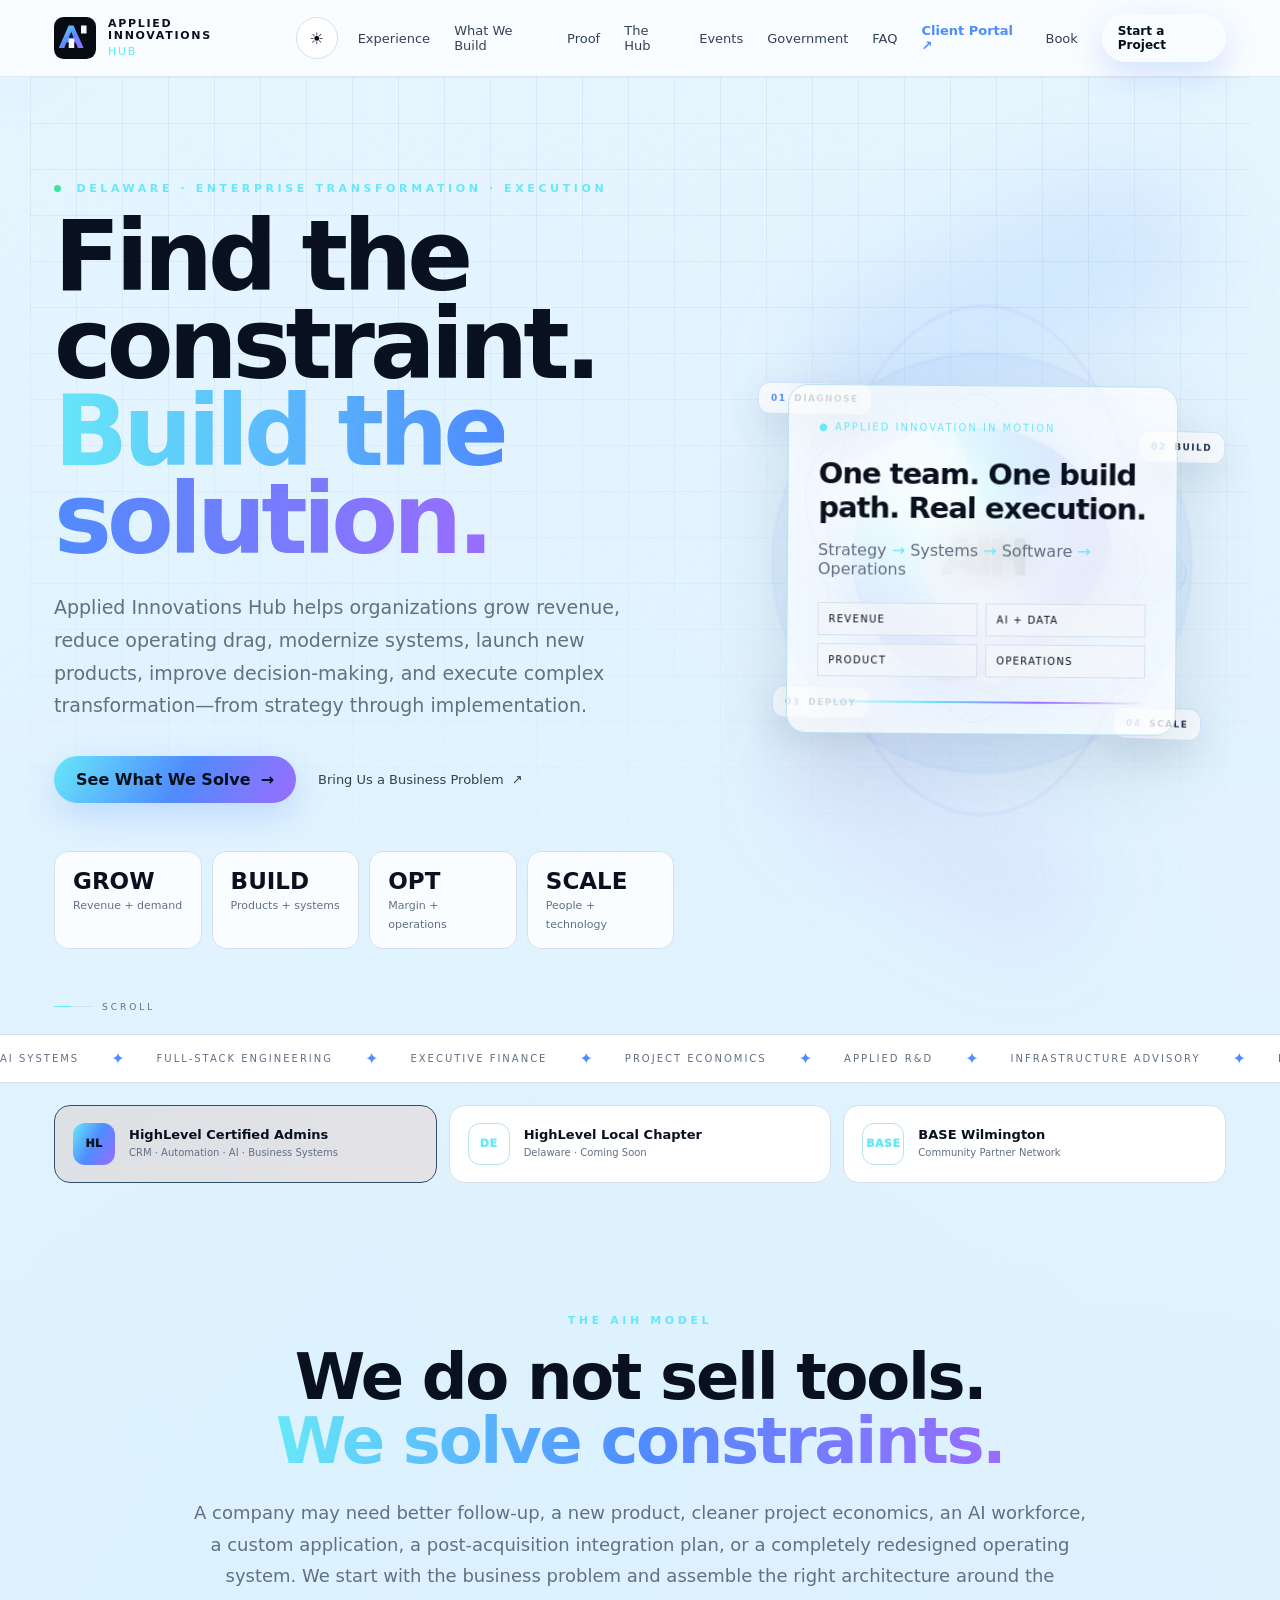
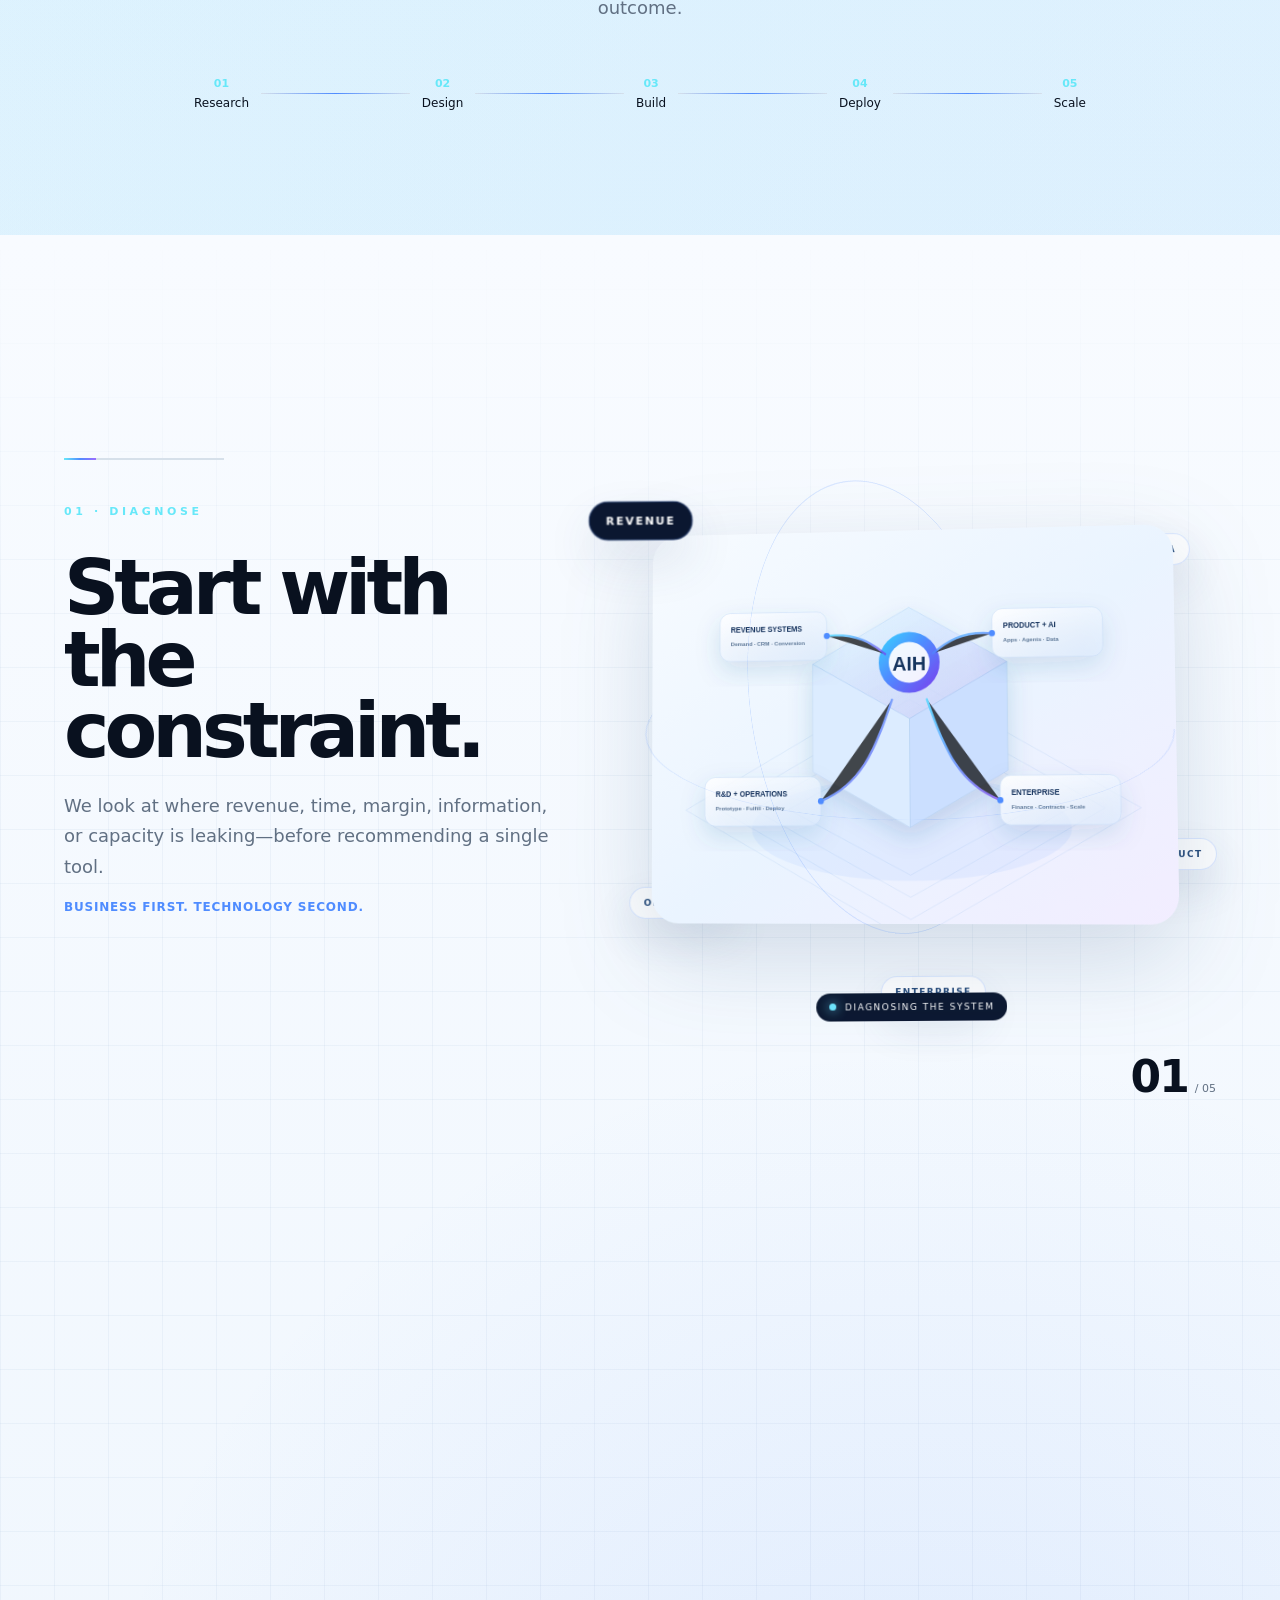
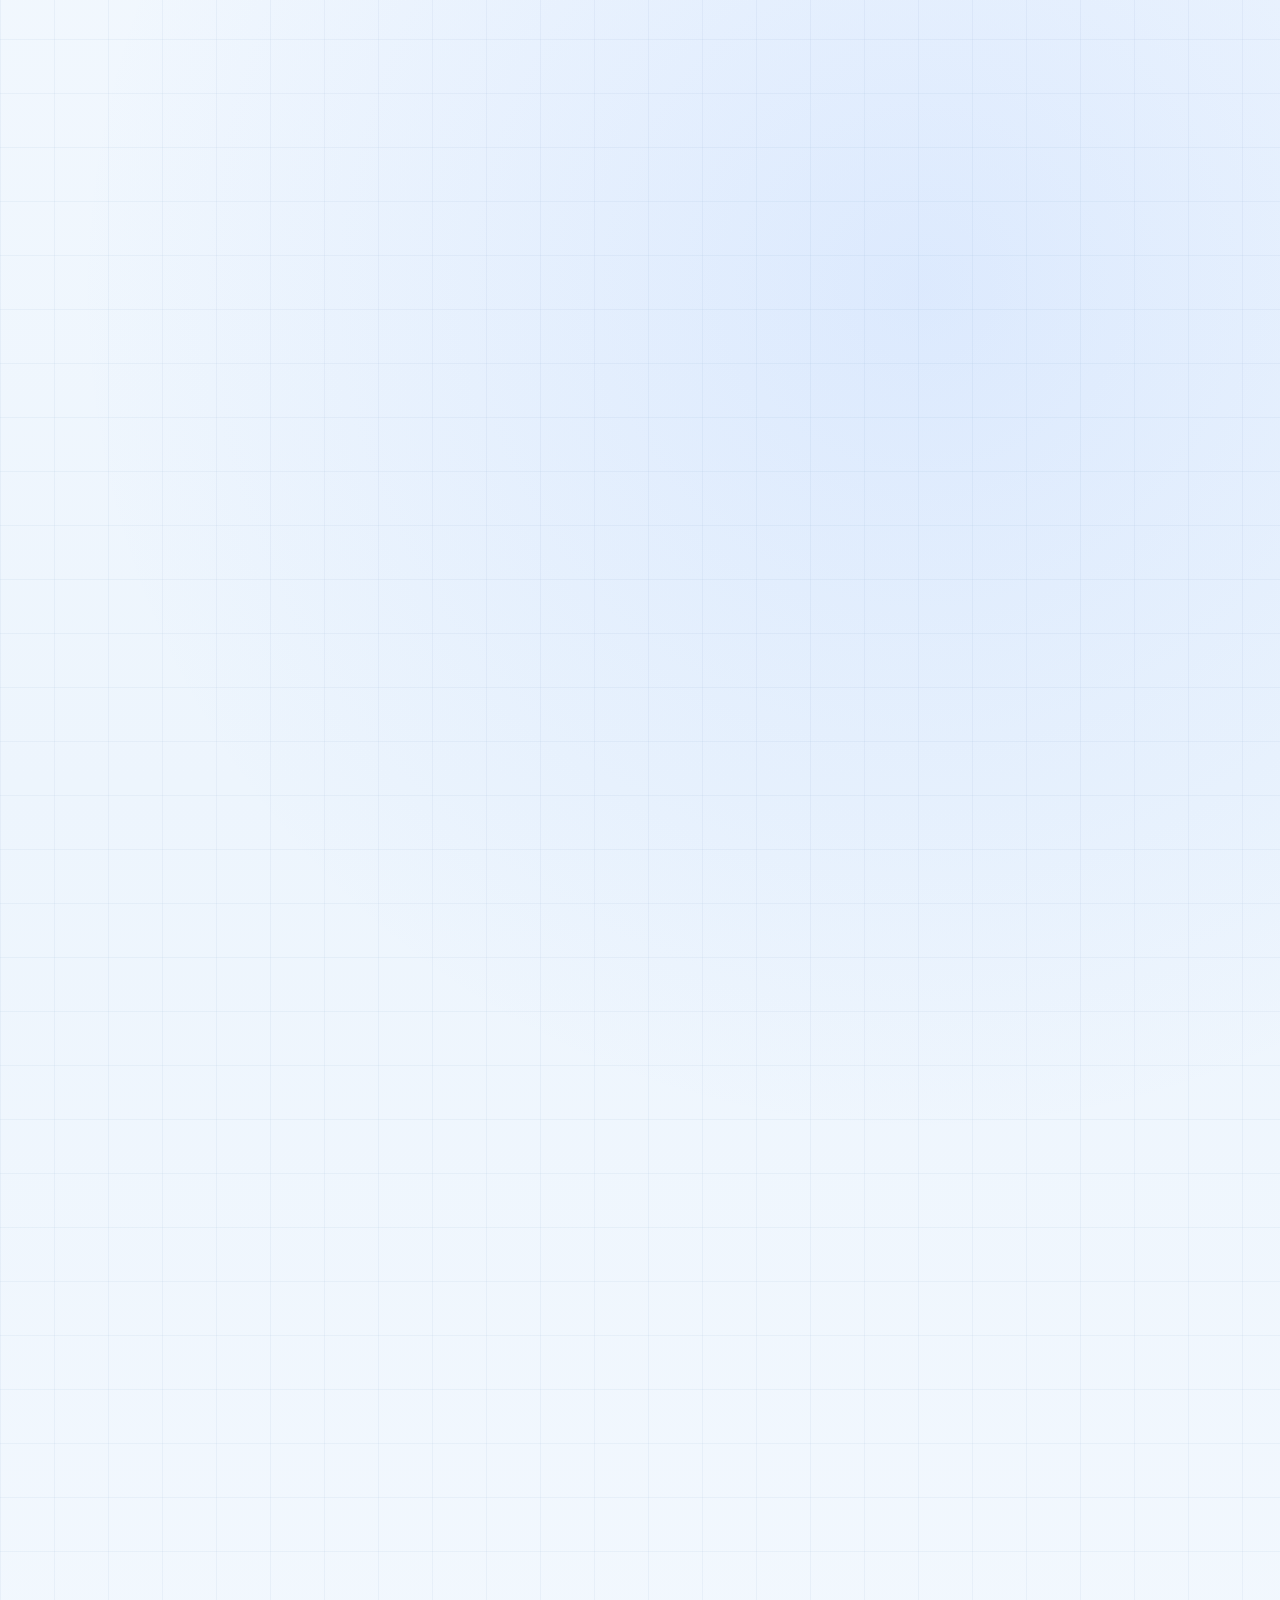
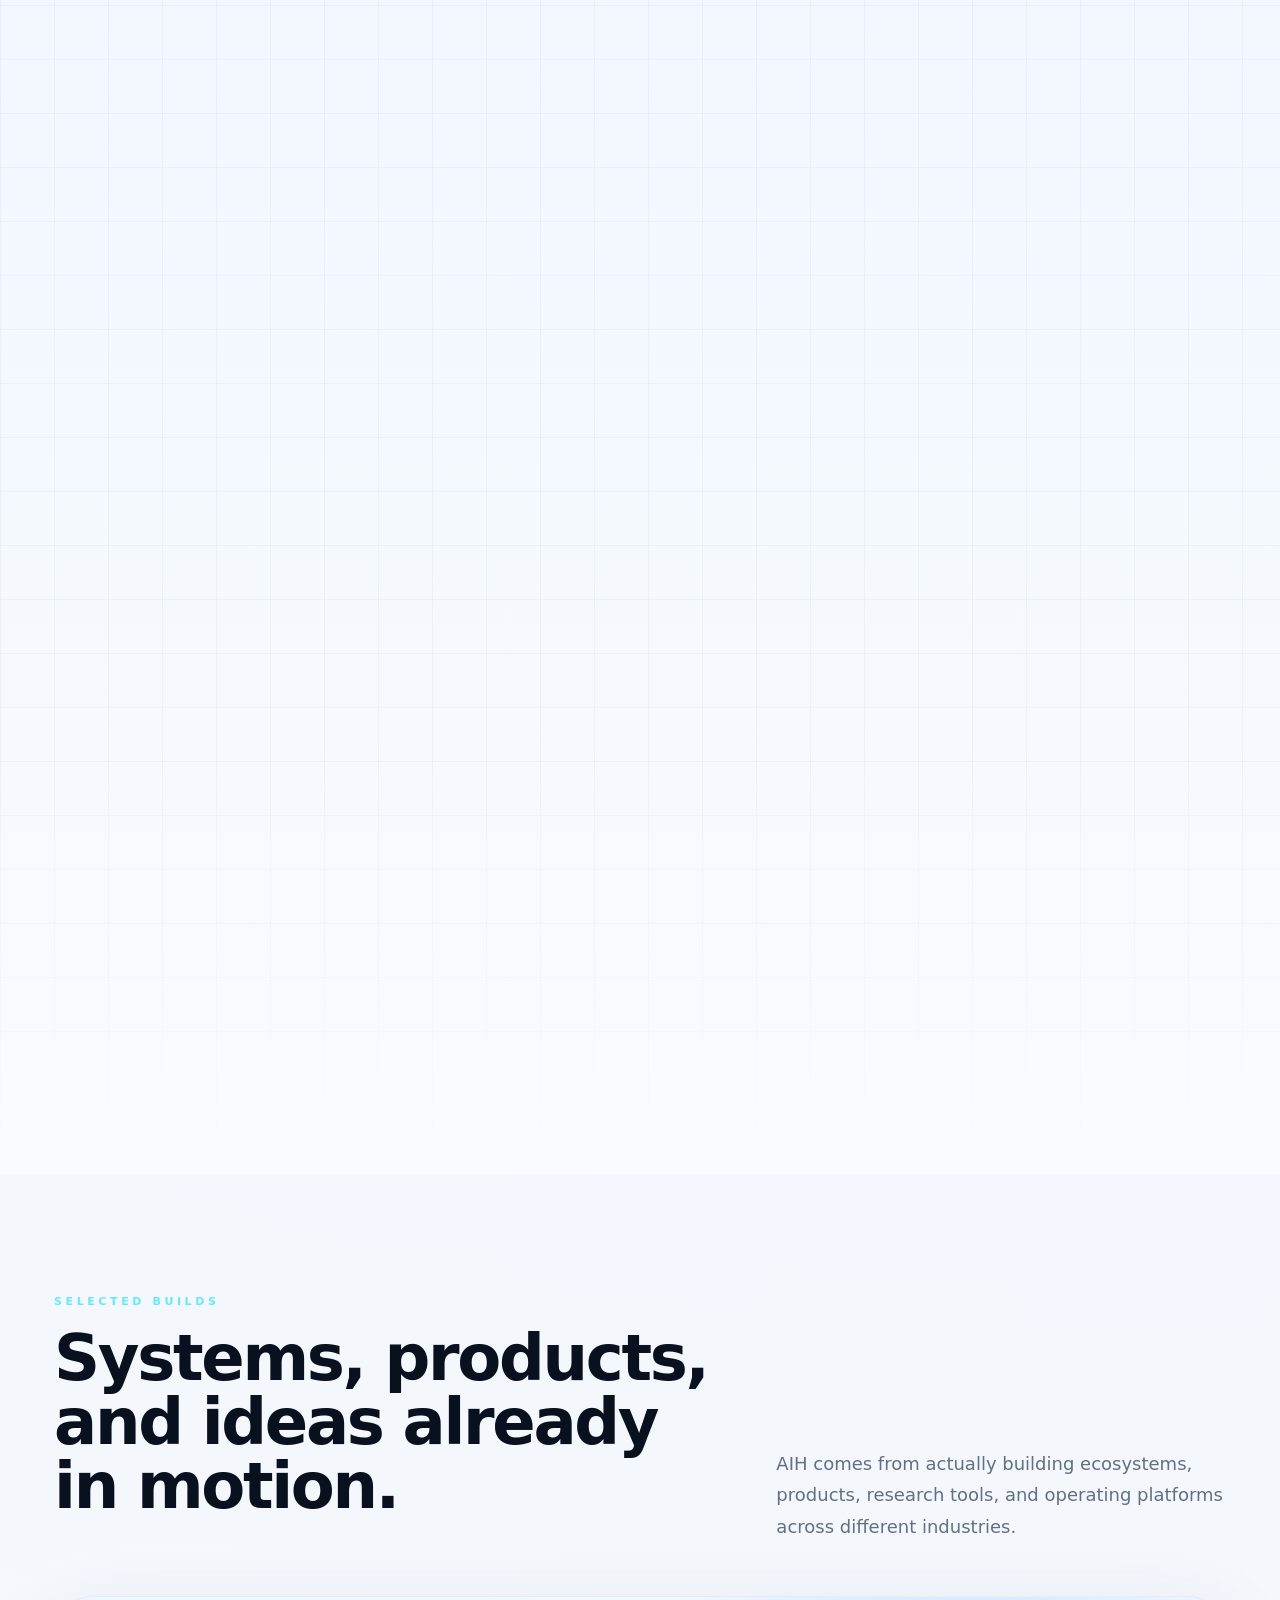
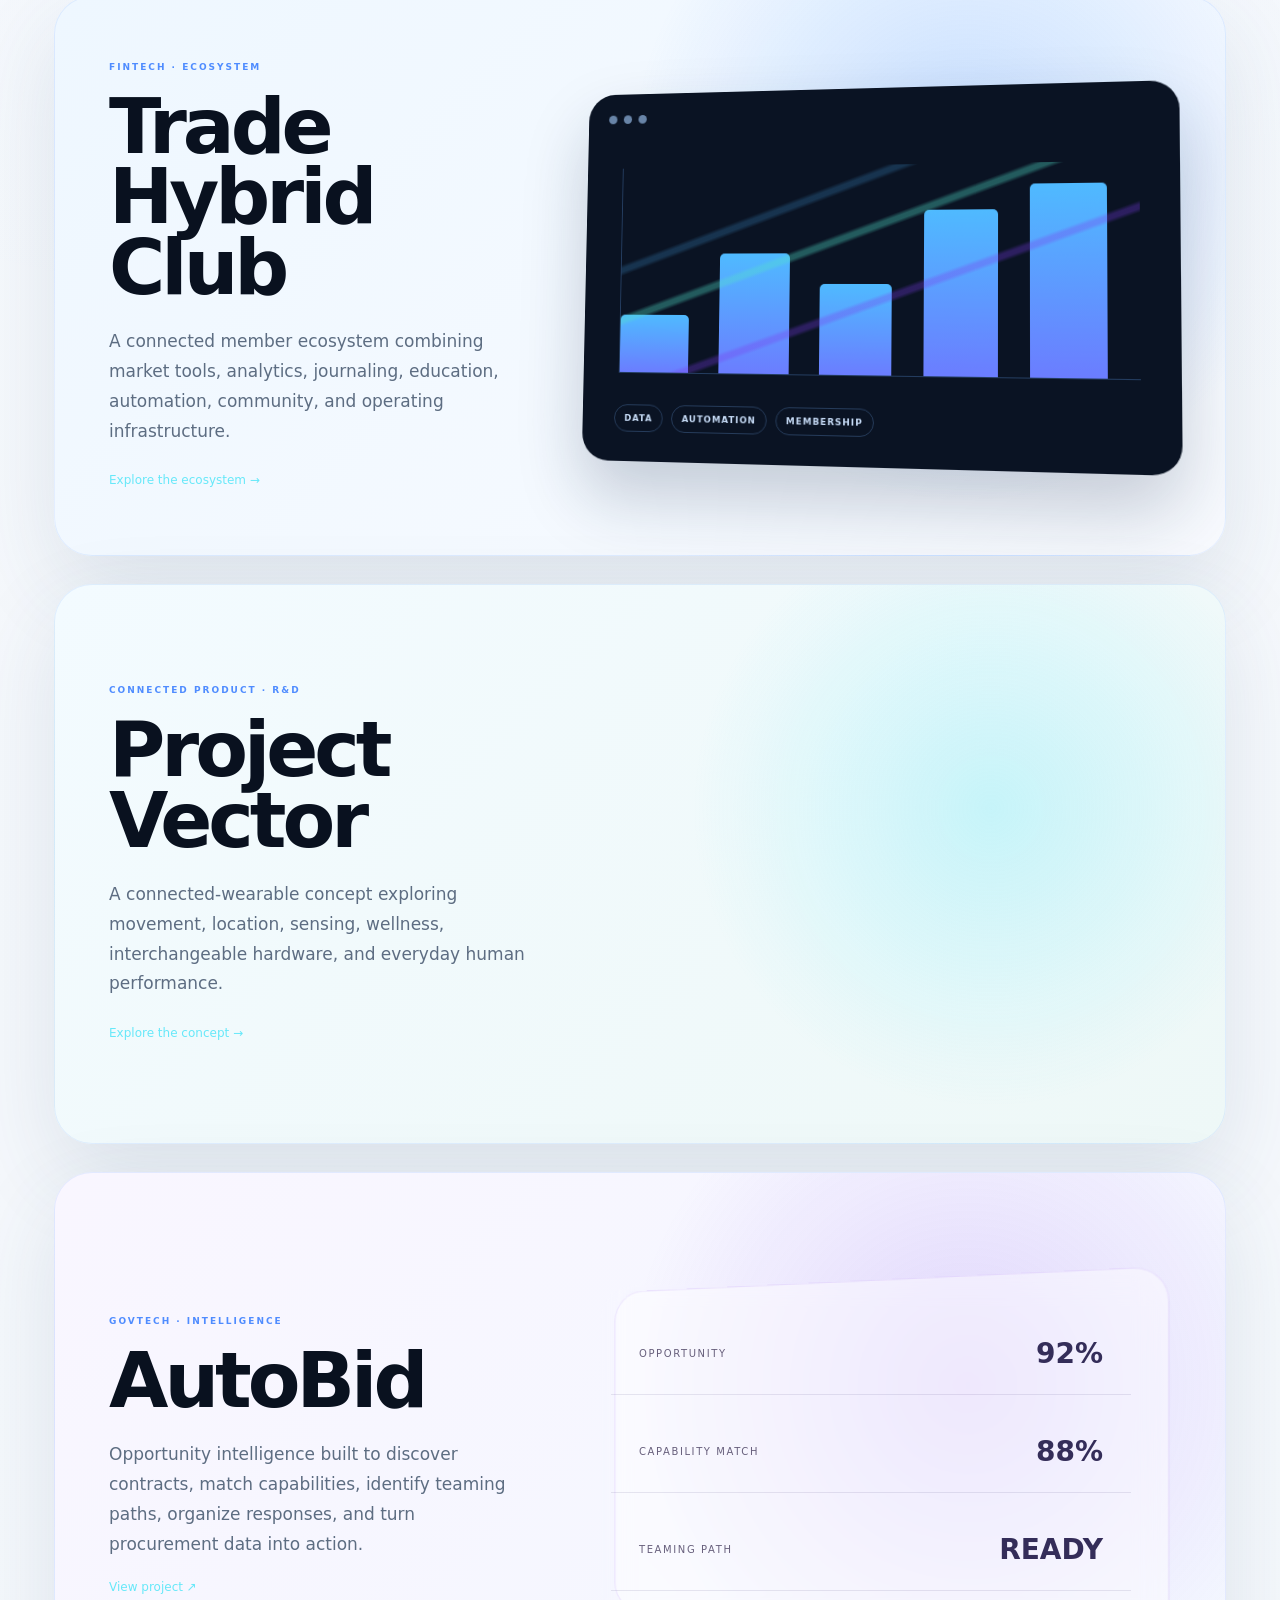
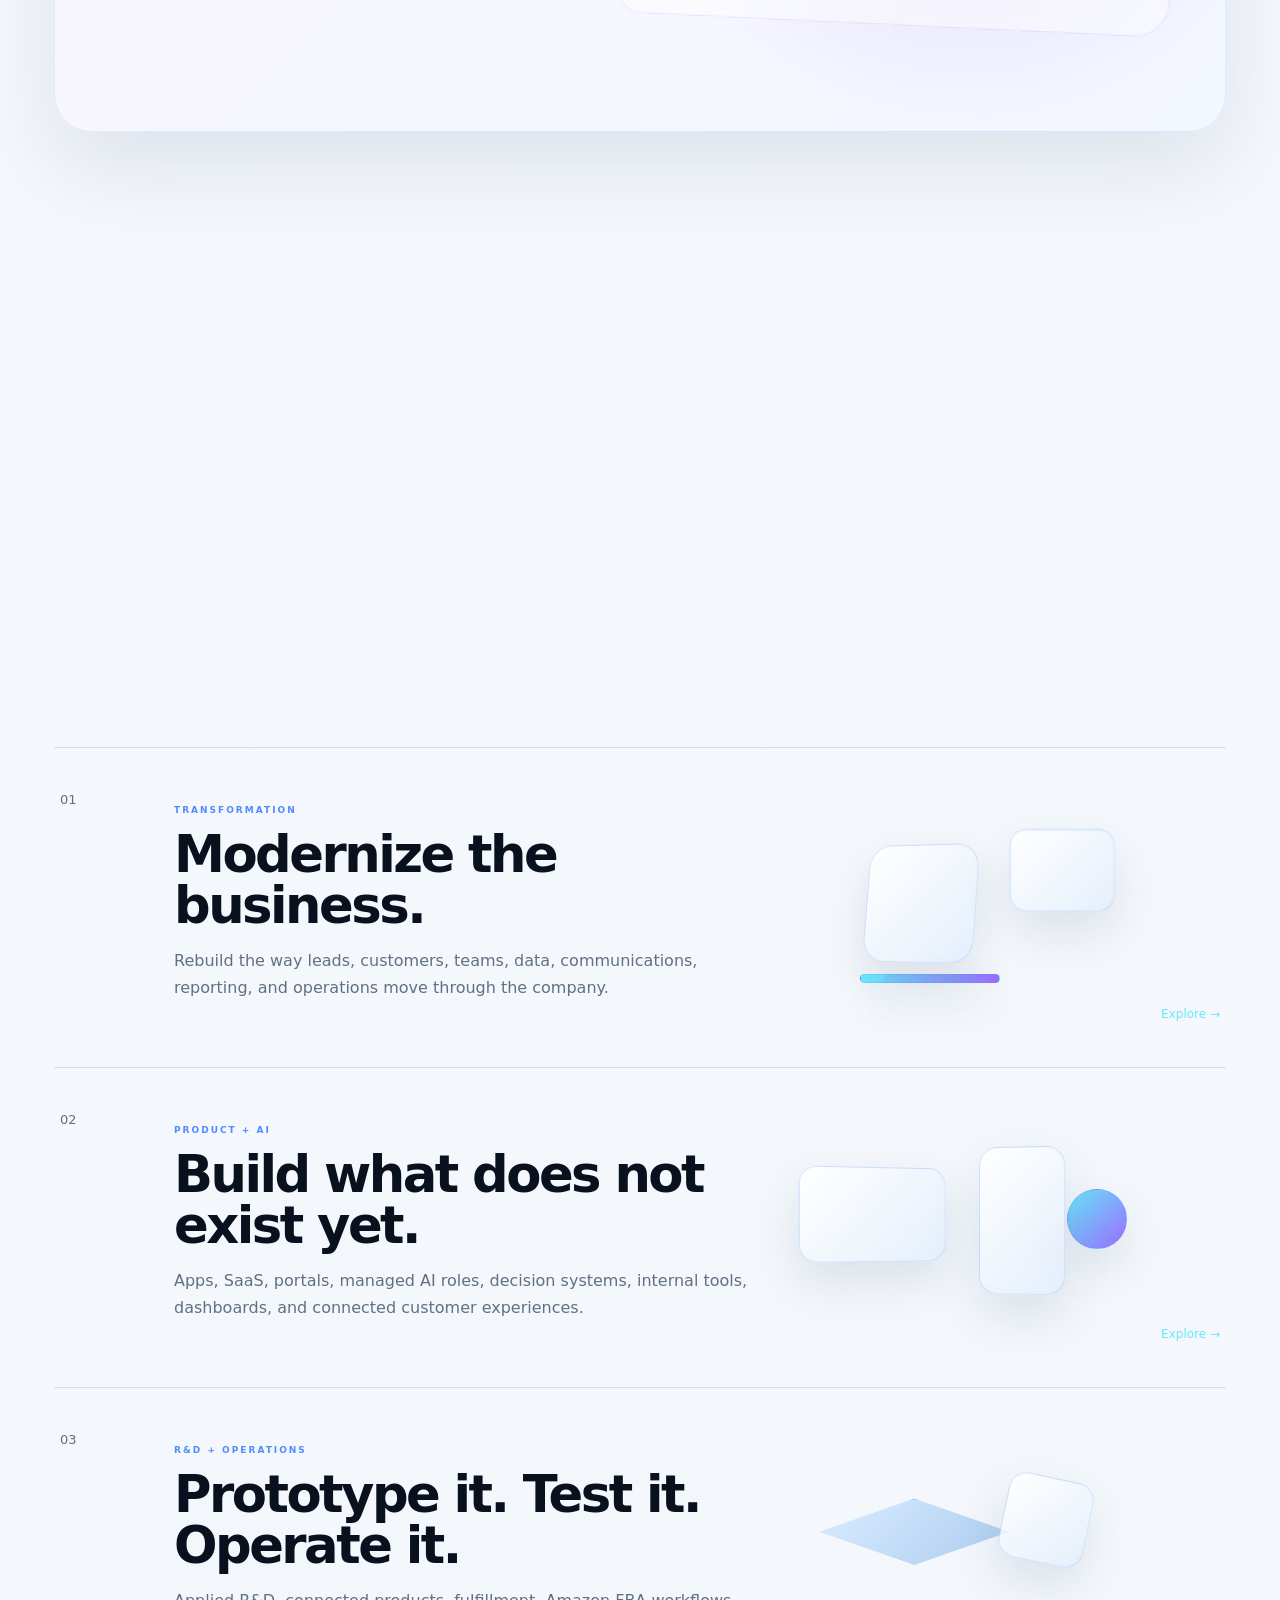
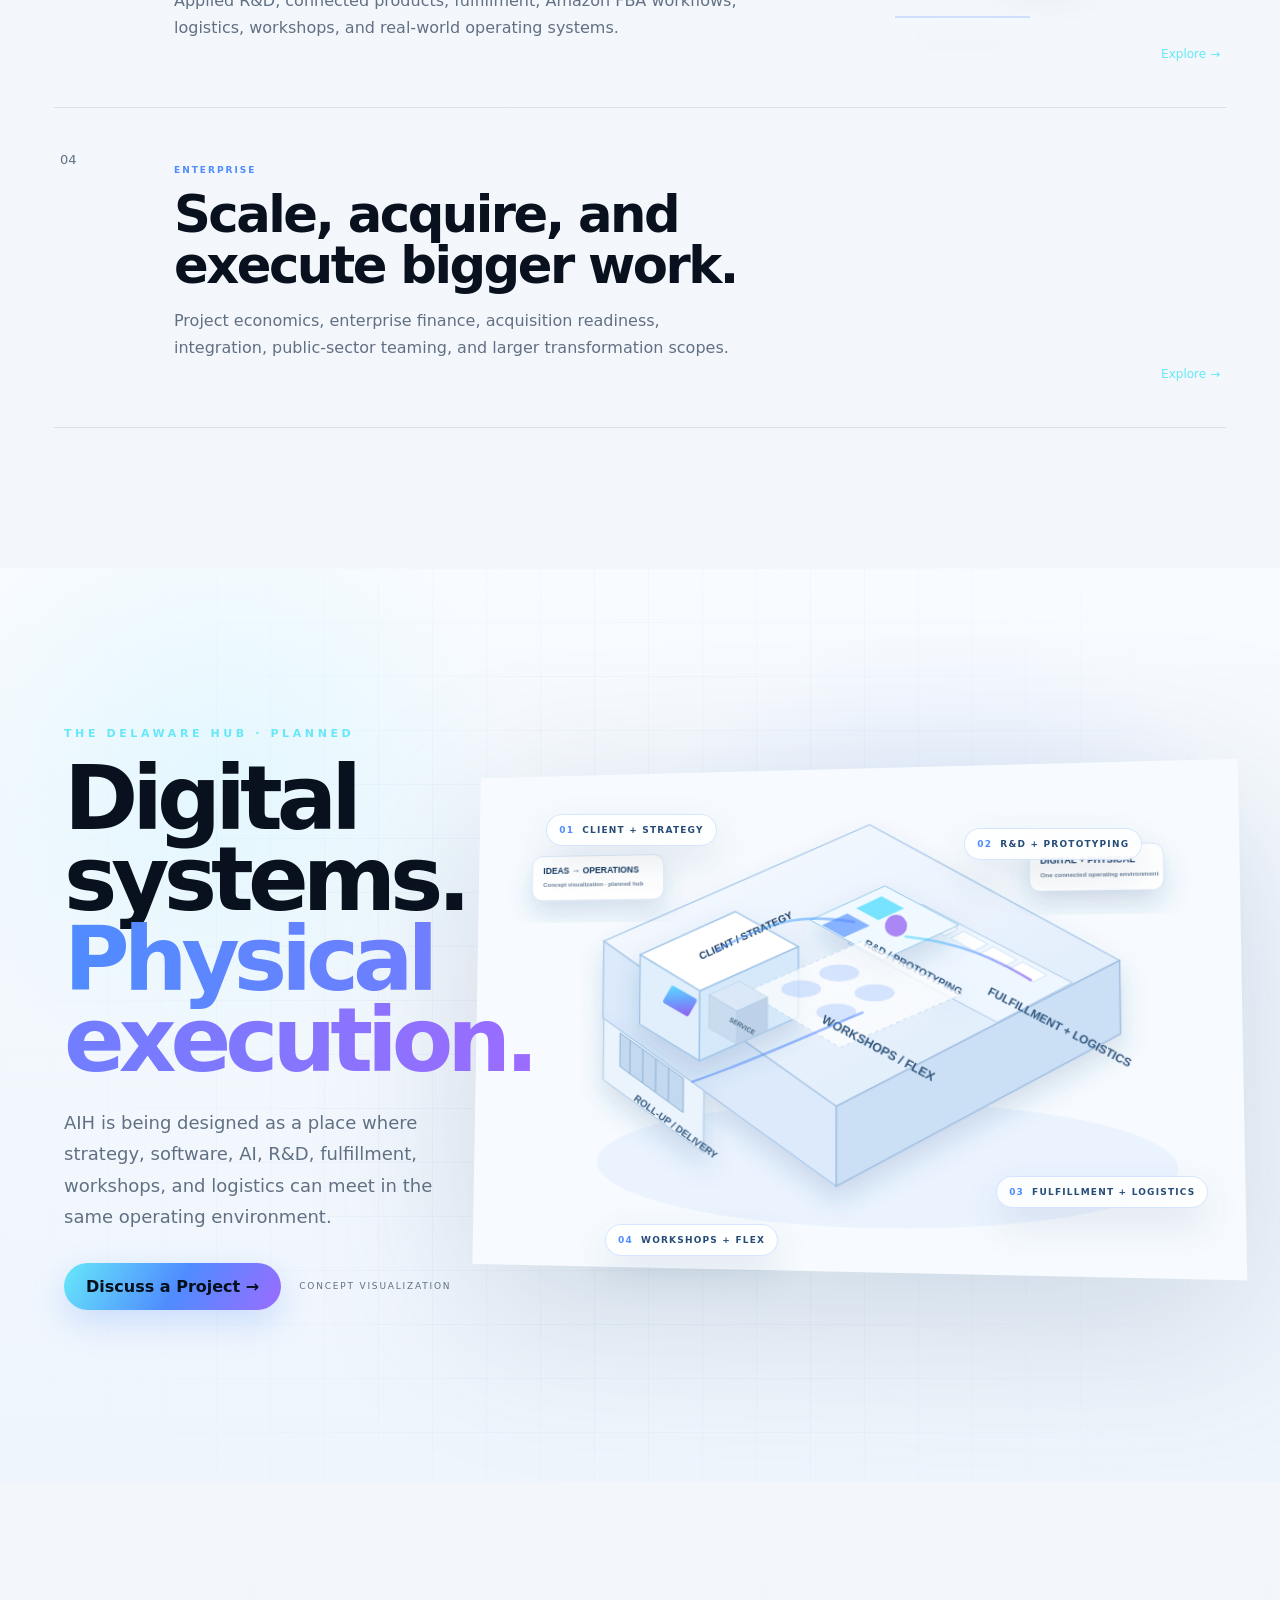
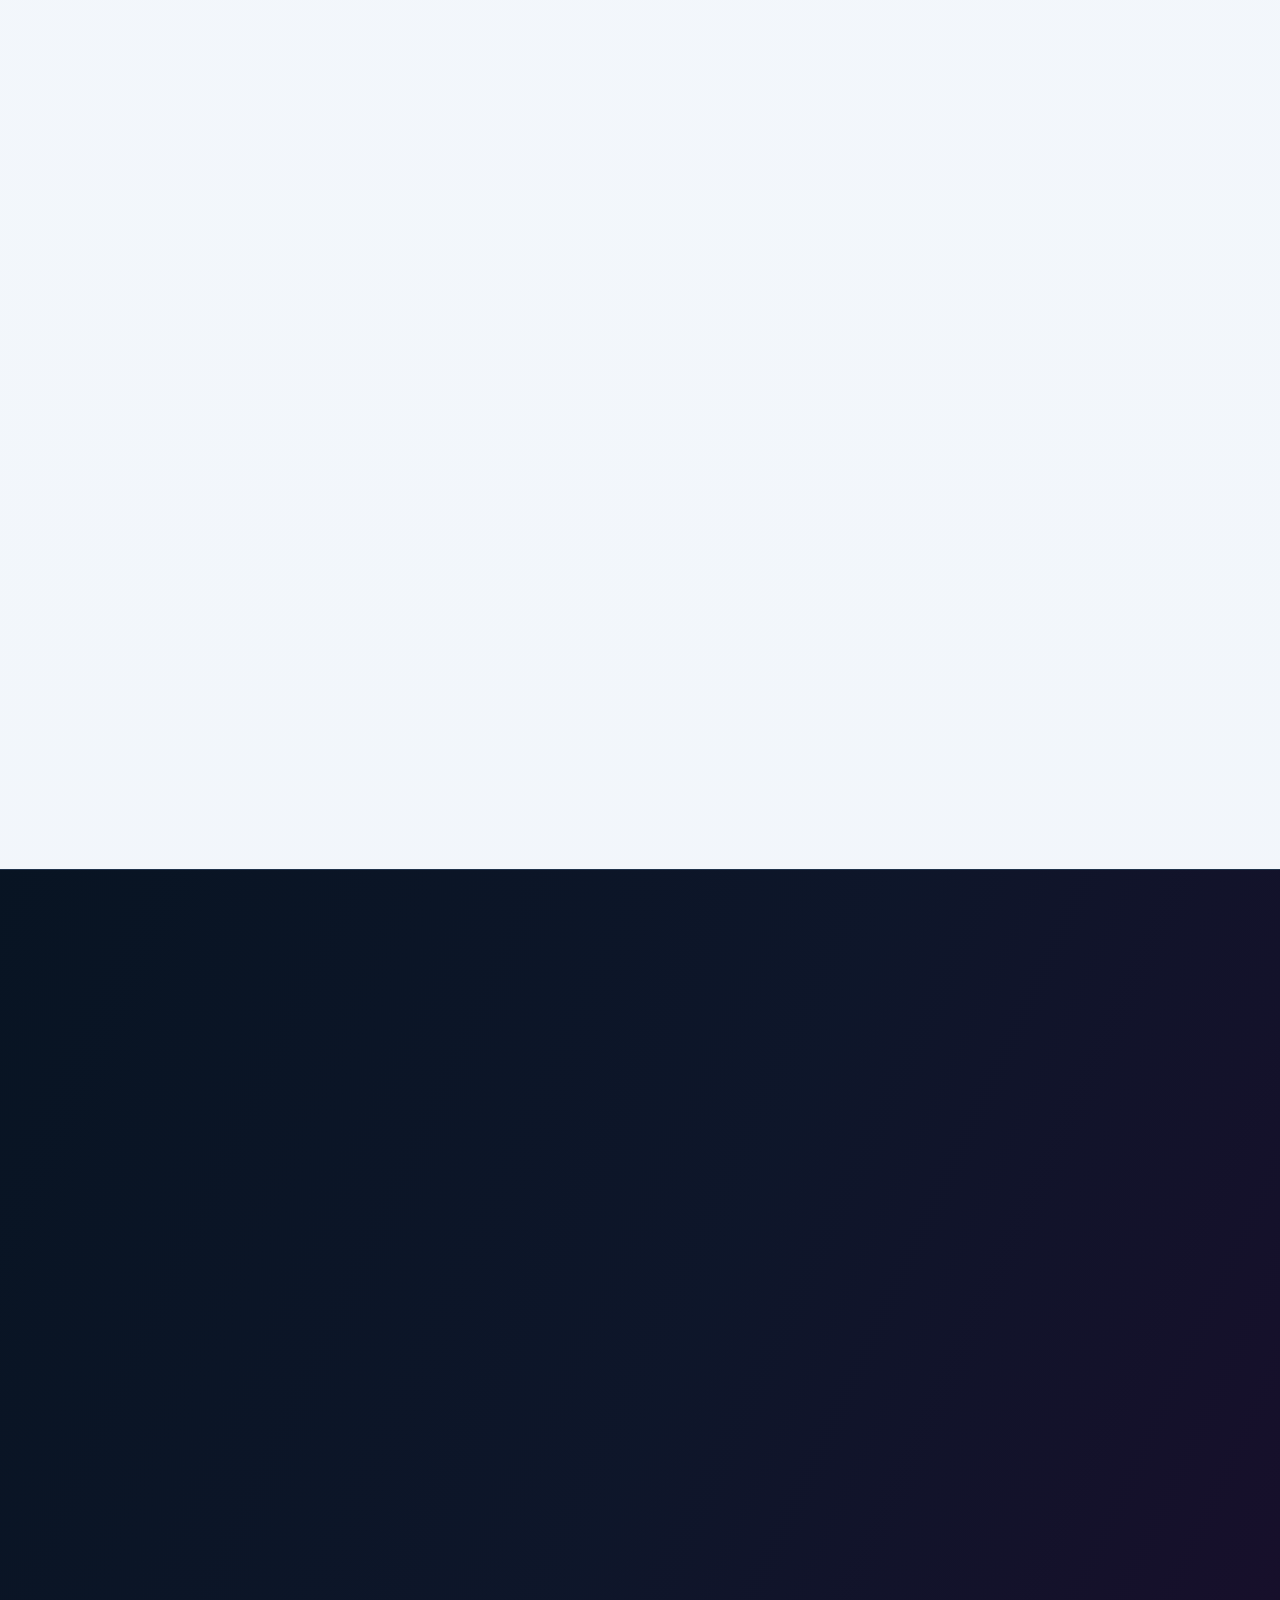
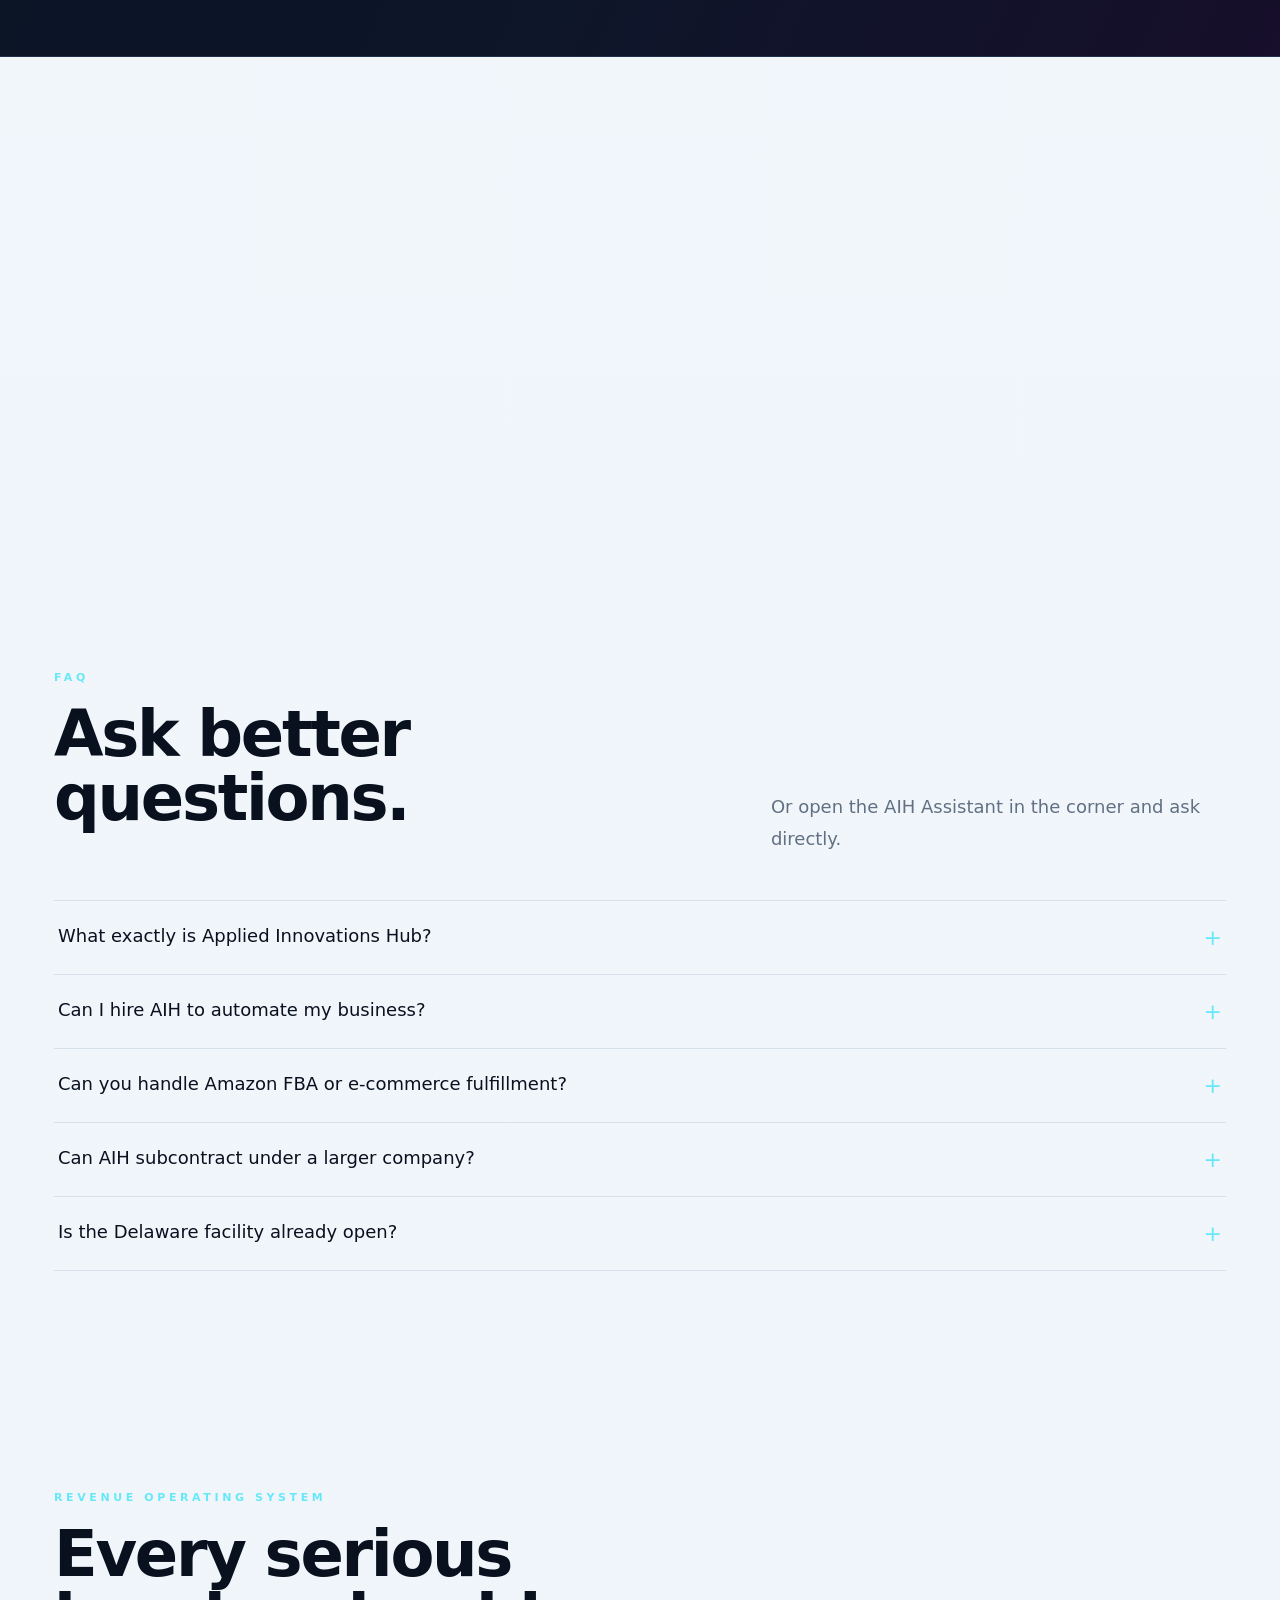
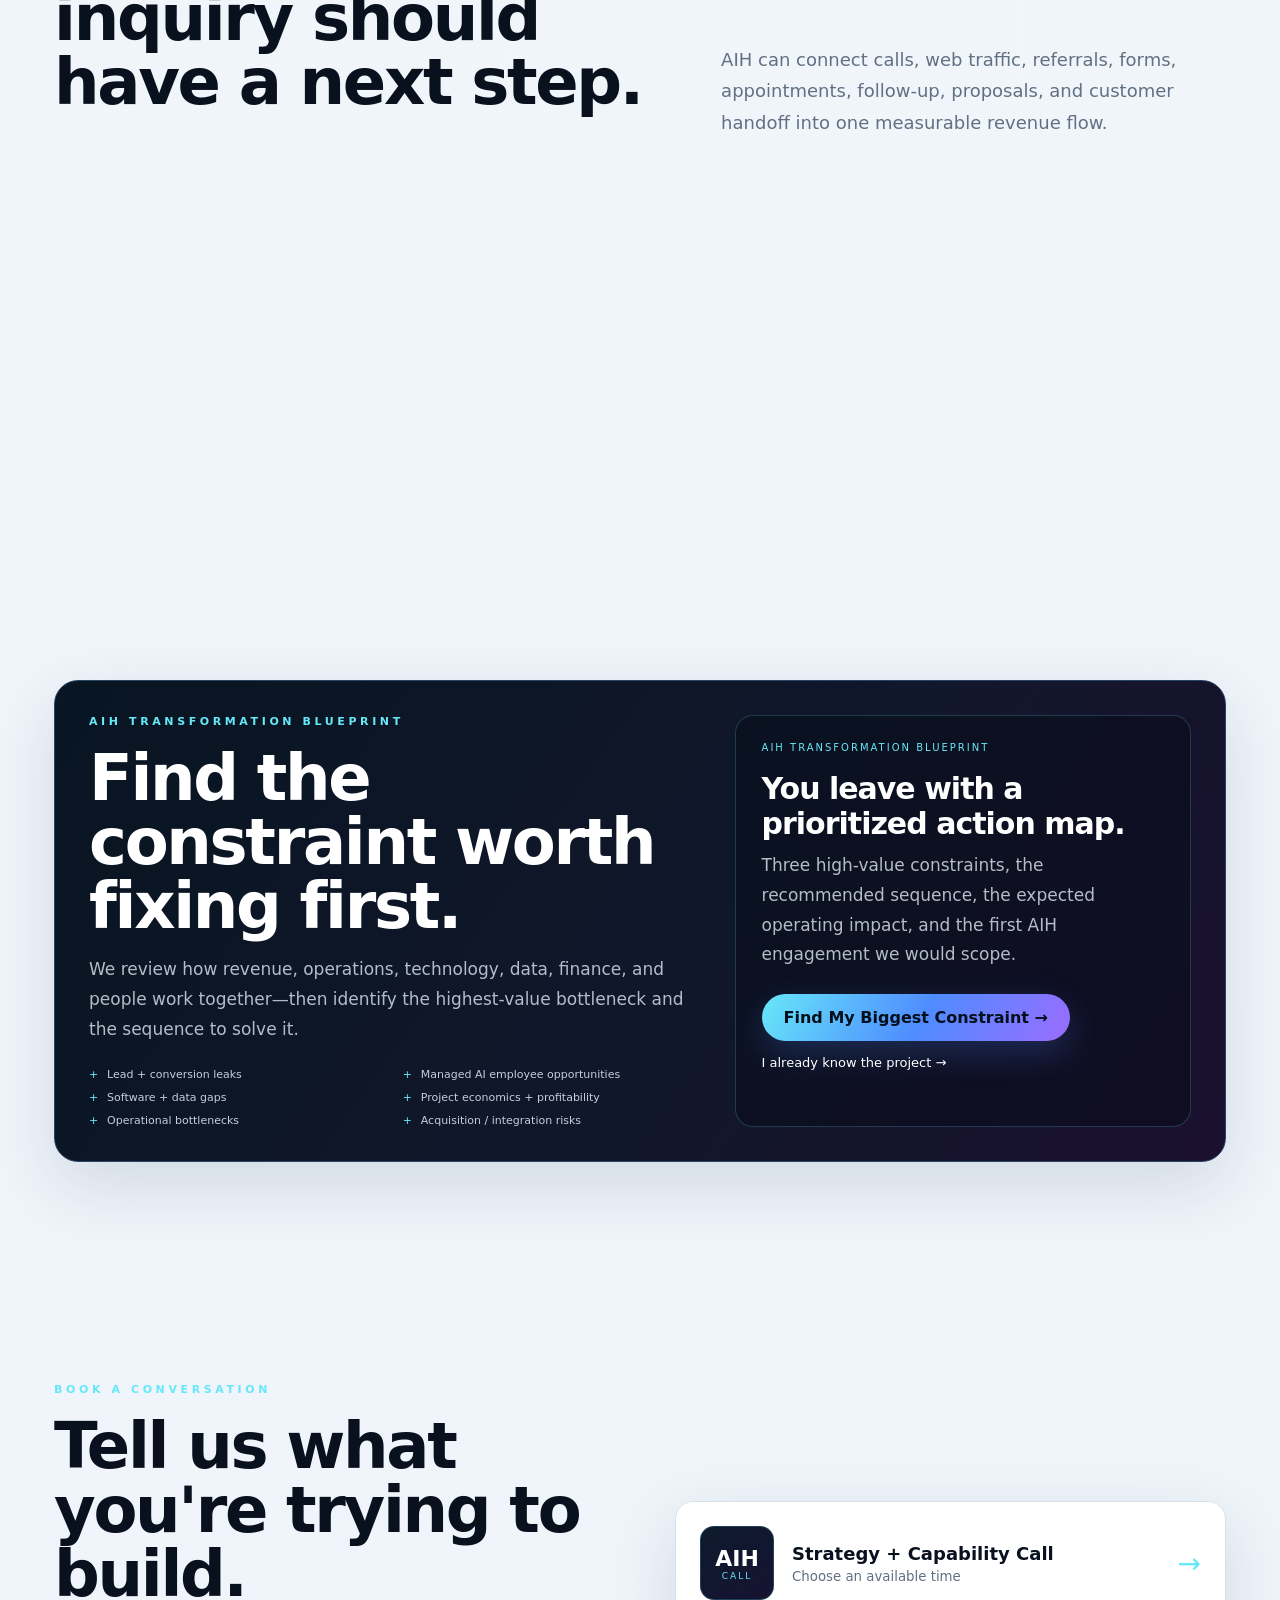
==== commit 2751e4e4: "Force production deploy for scroll story fix" ====
--- a/index.html
+++ b/index.html
@@ -644,5 +644,6 @@
   <script src="/script.js"></script>
   <!-- AIH production refresh: light-first 3D experience | loader fix verified -->
   <!-- production loader hotfix marker -->
+  <!-- scroll story fix production marker -->
 </body>
 </html>
--- a/styles.css
+++ b/styles.css
@@ -522,7 +522,7 @@
 /* ===== IMMERSIVE SCROLL STORY ===== */
 .scroll-experience{
   position:relative;
-  min-height:560vh;
+  min-height:460vh;
   background:
     radial-gradient(circle at 72% 40%,rgba(79,140,255,.12),transparent 32%),
     linear-gradient(180deg,#f8fbff 0%,#edf5fd 52%,#f8fbff 100%);
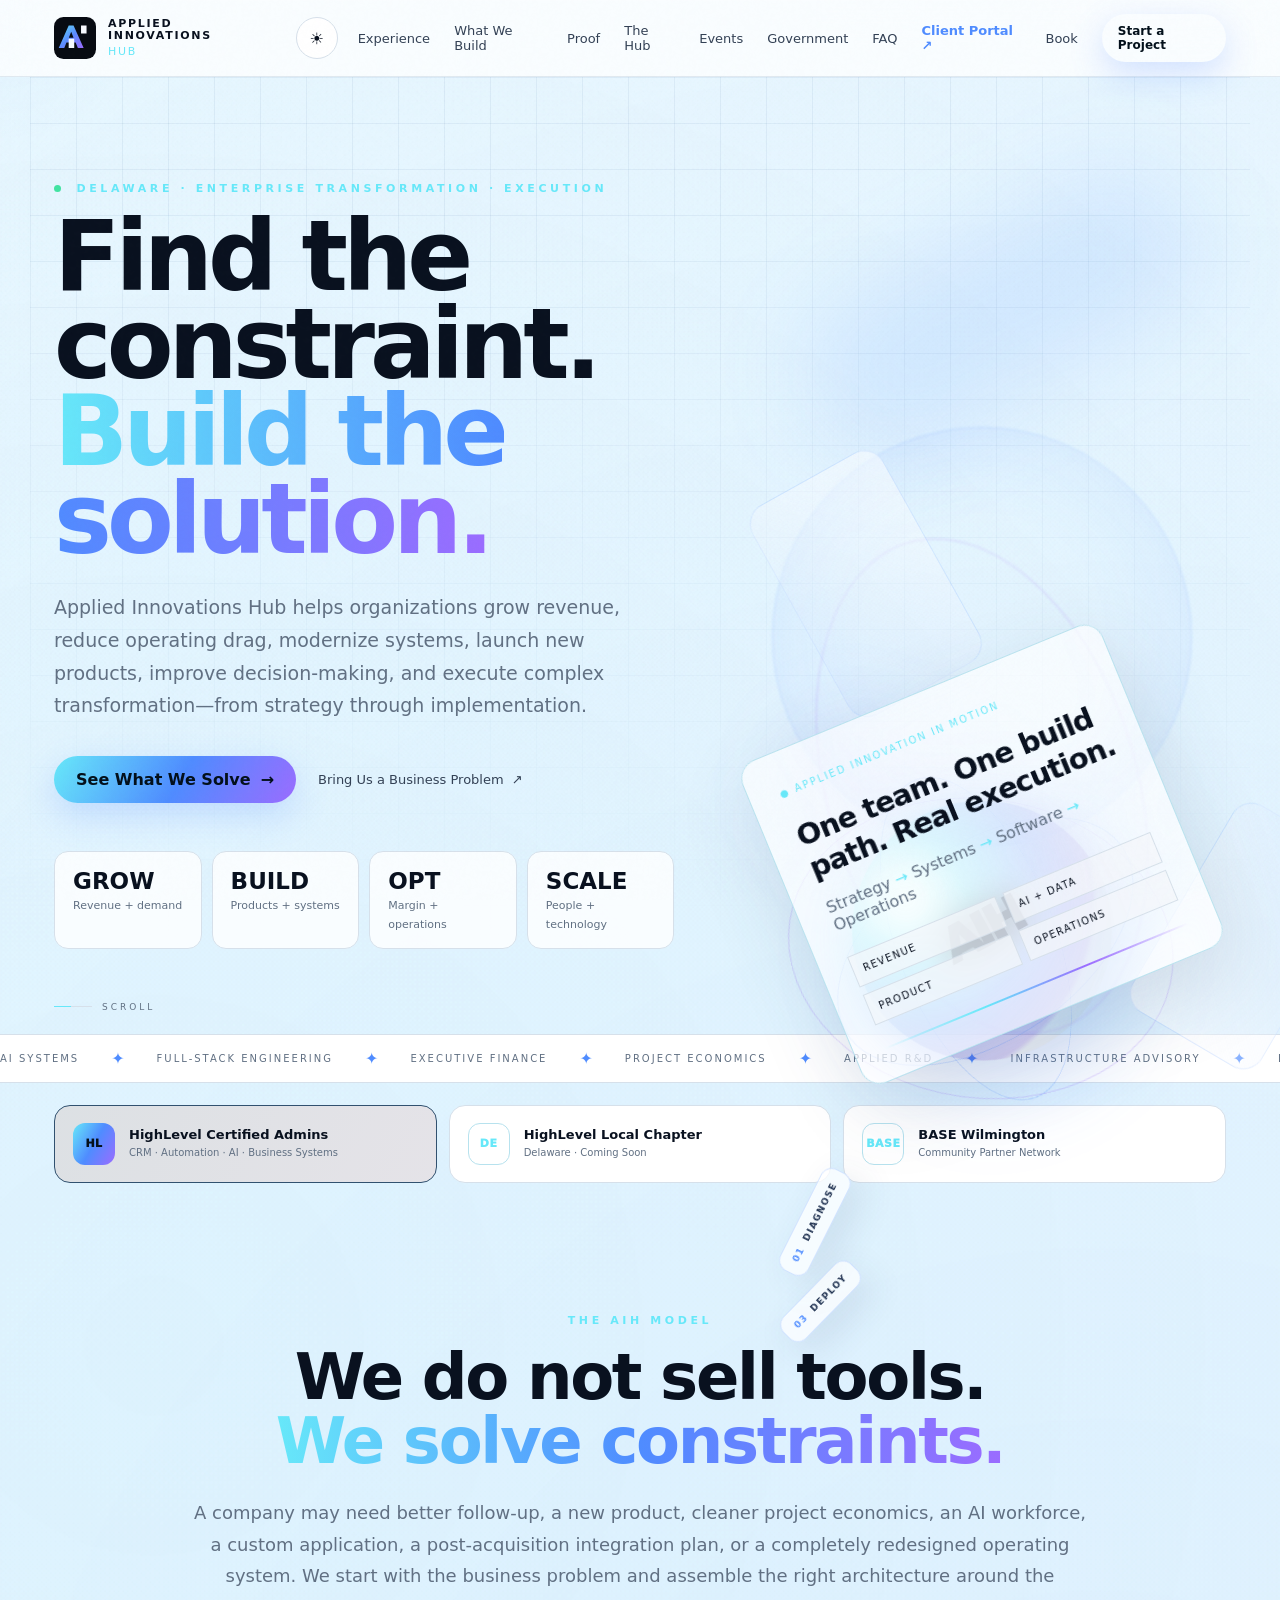
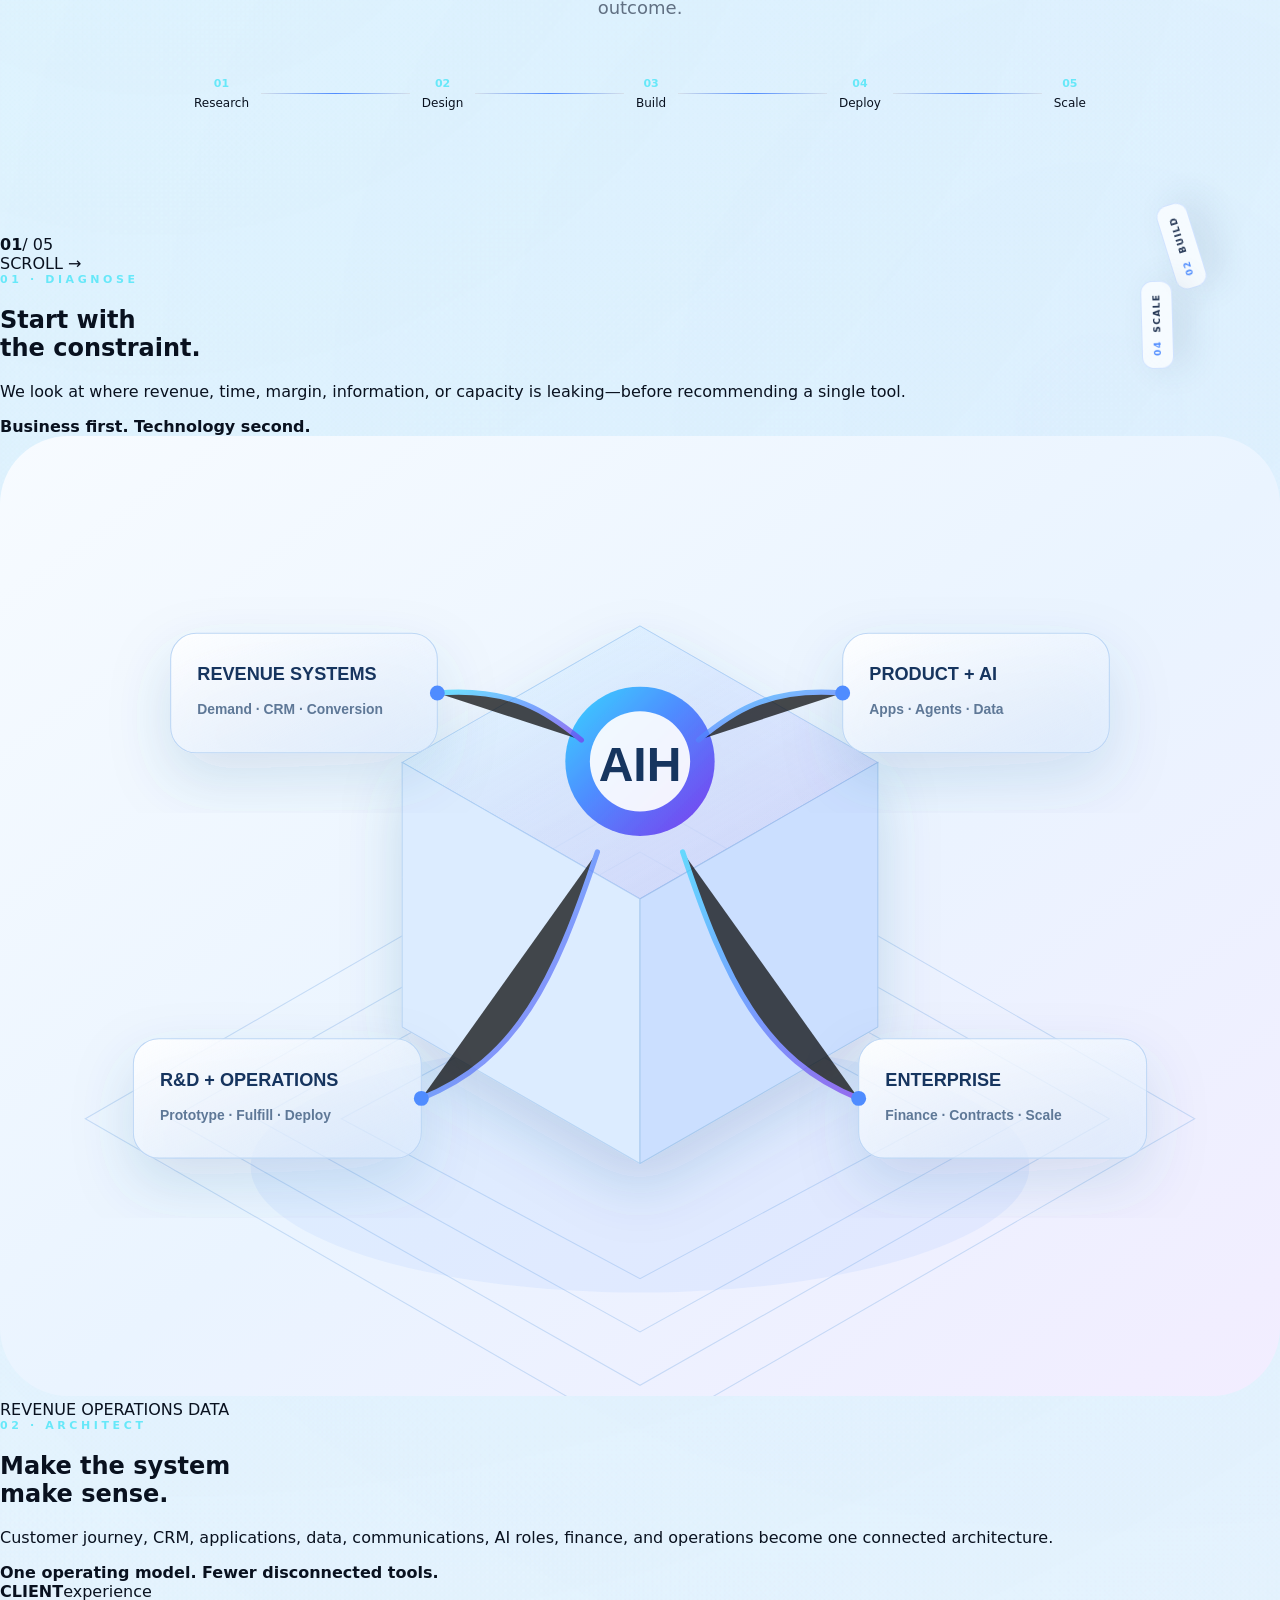
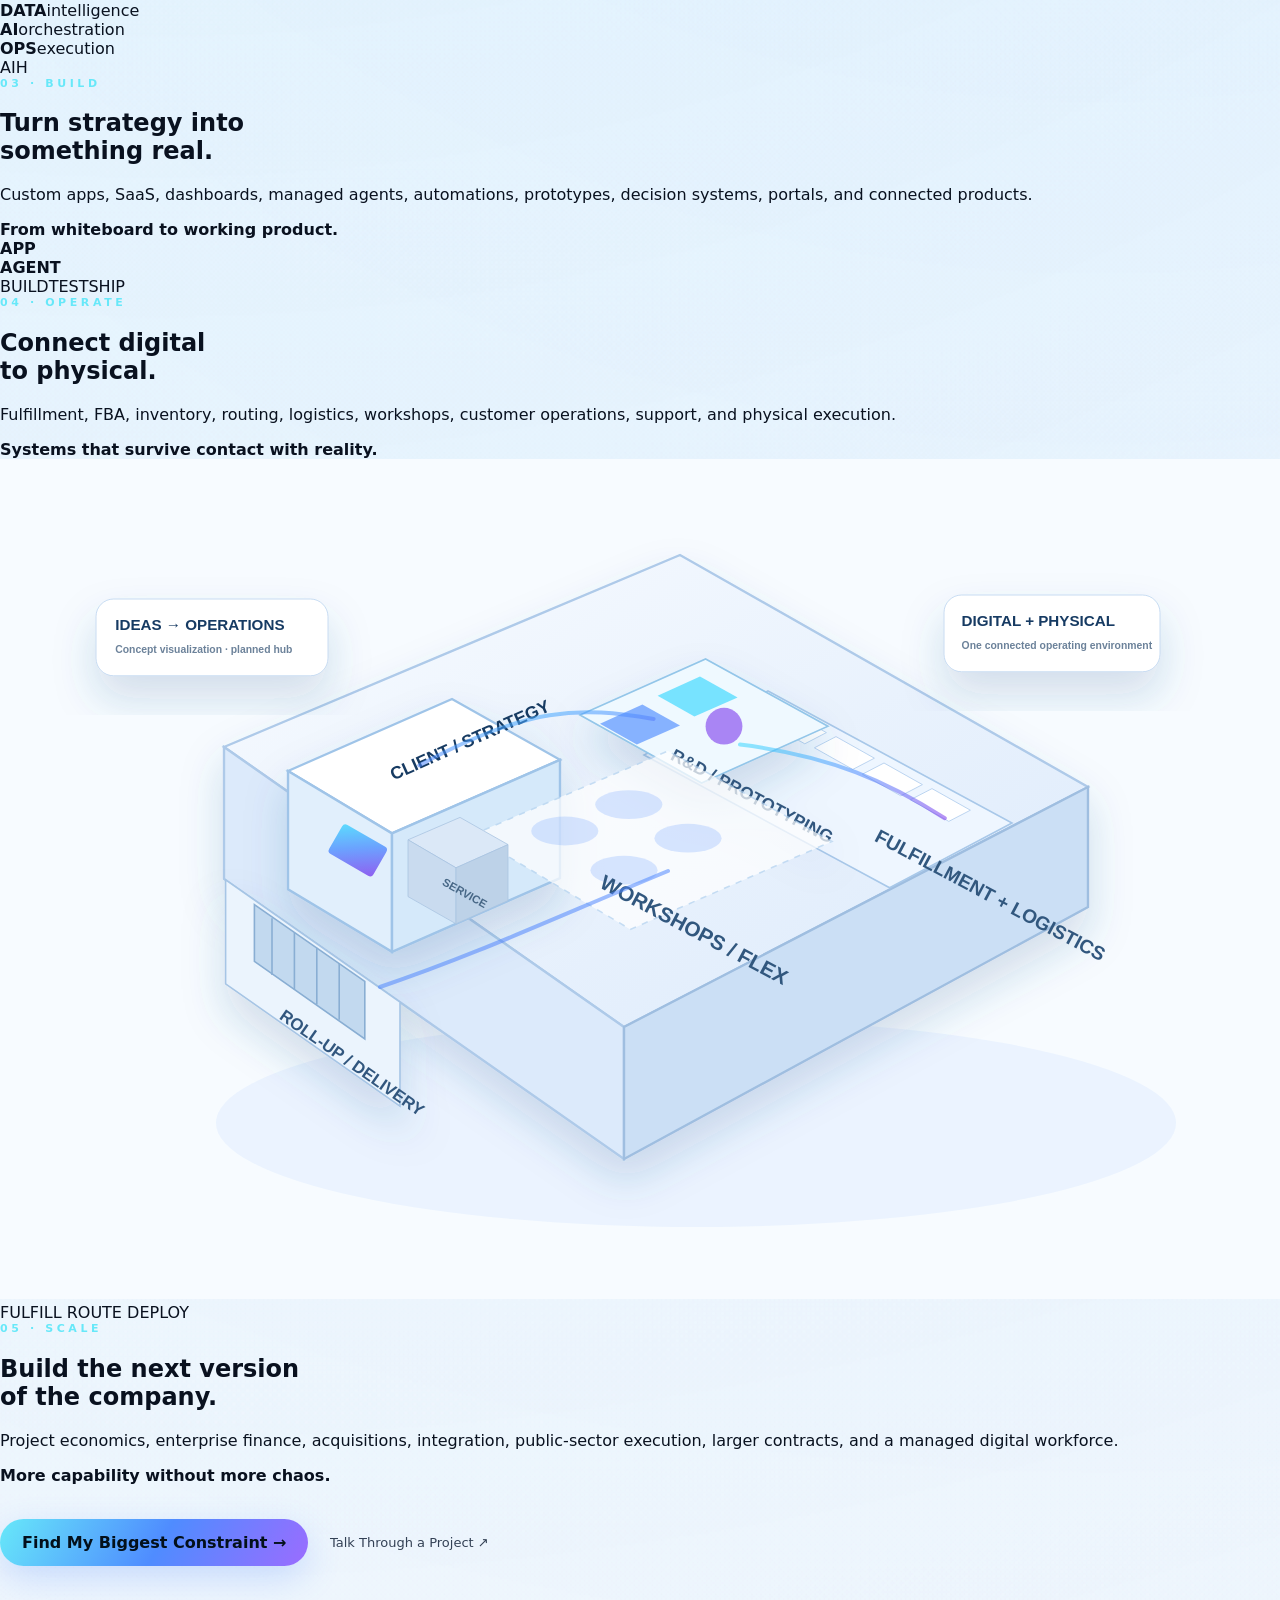
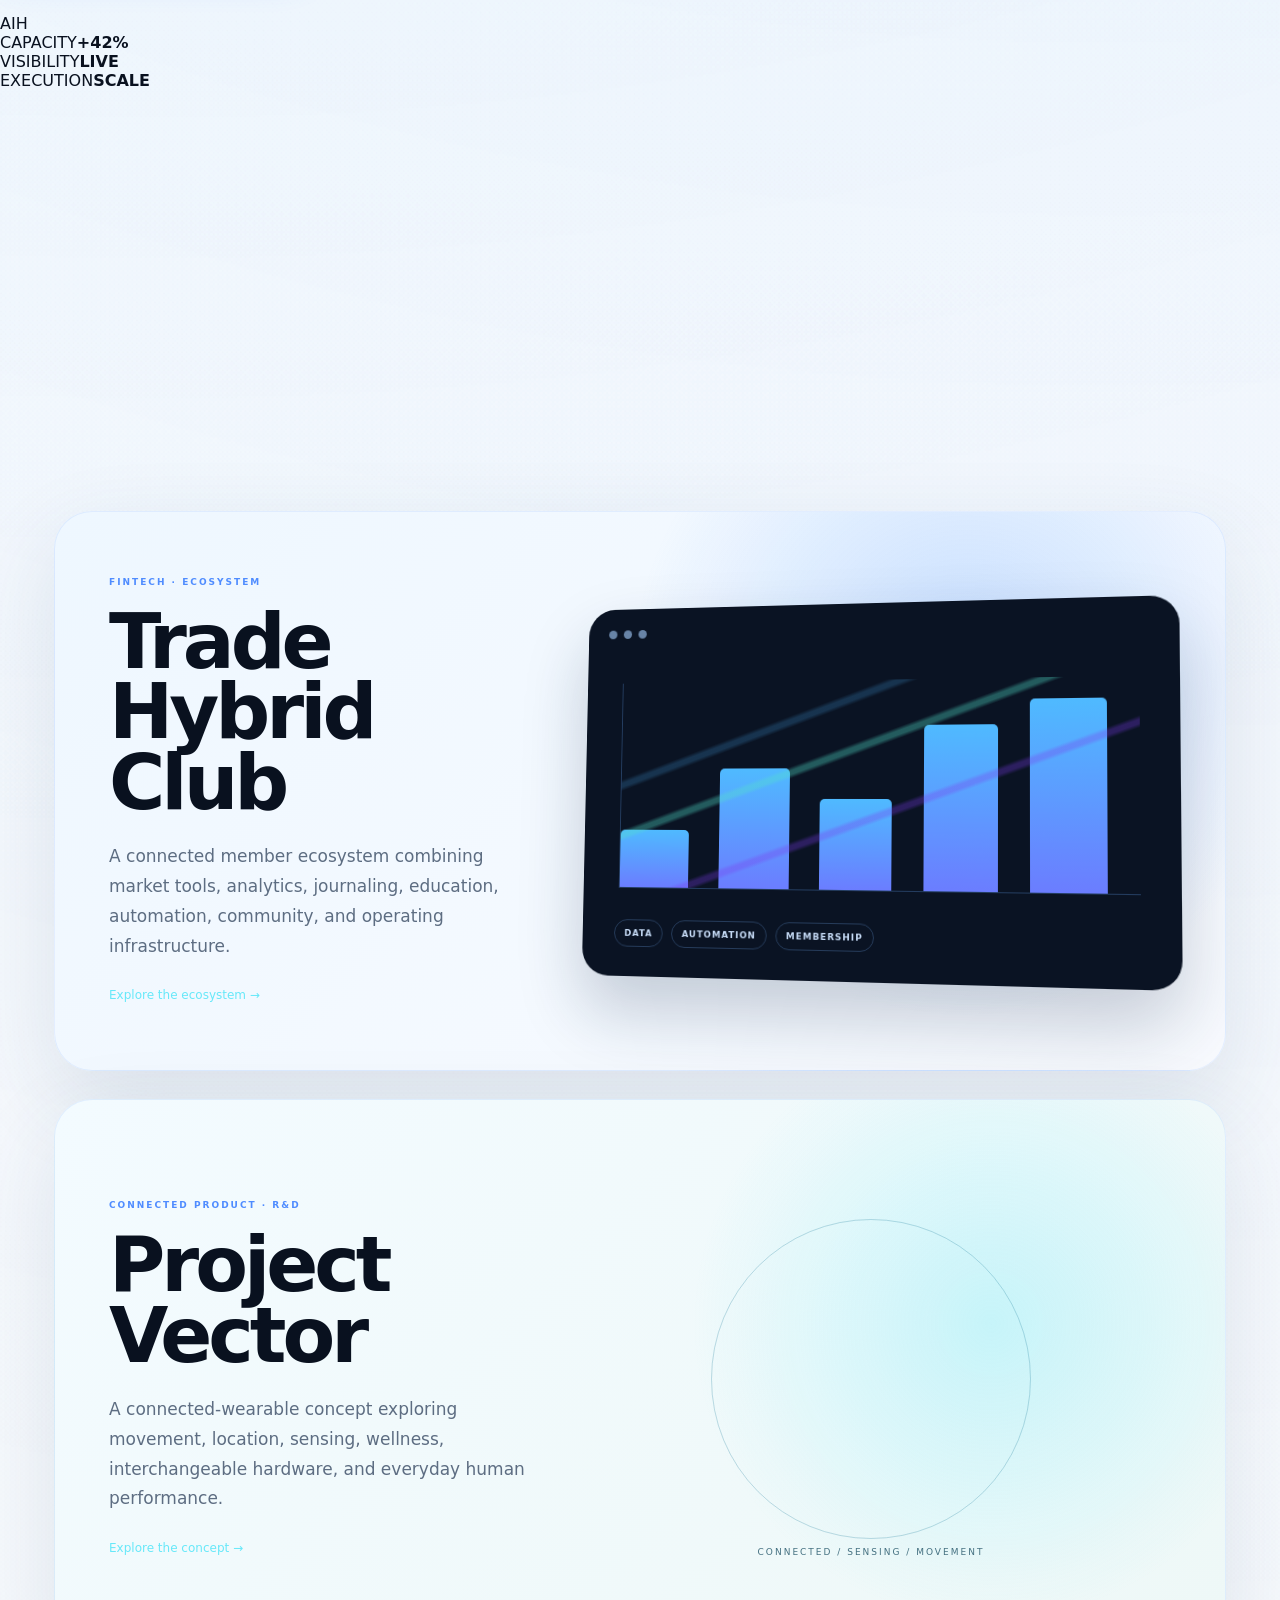
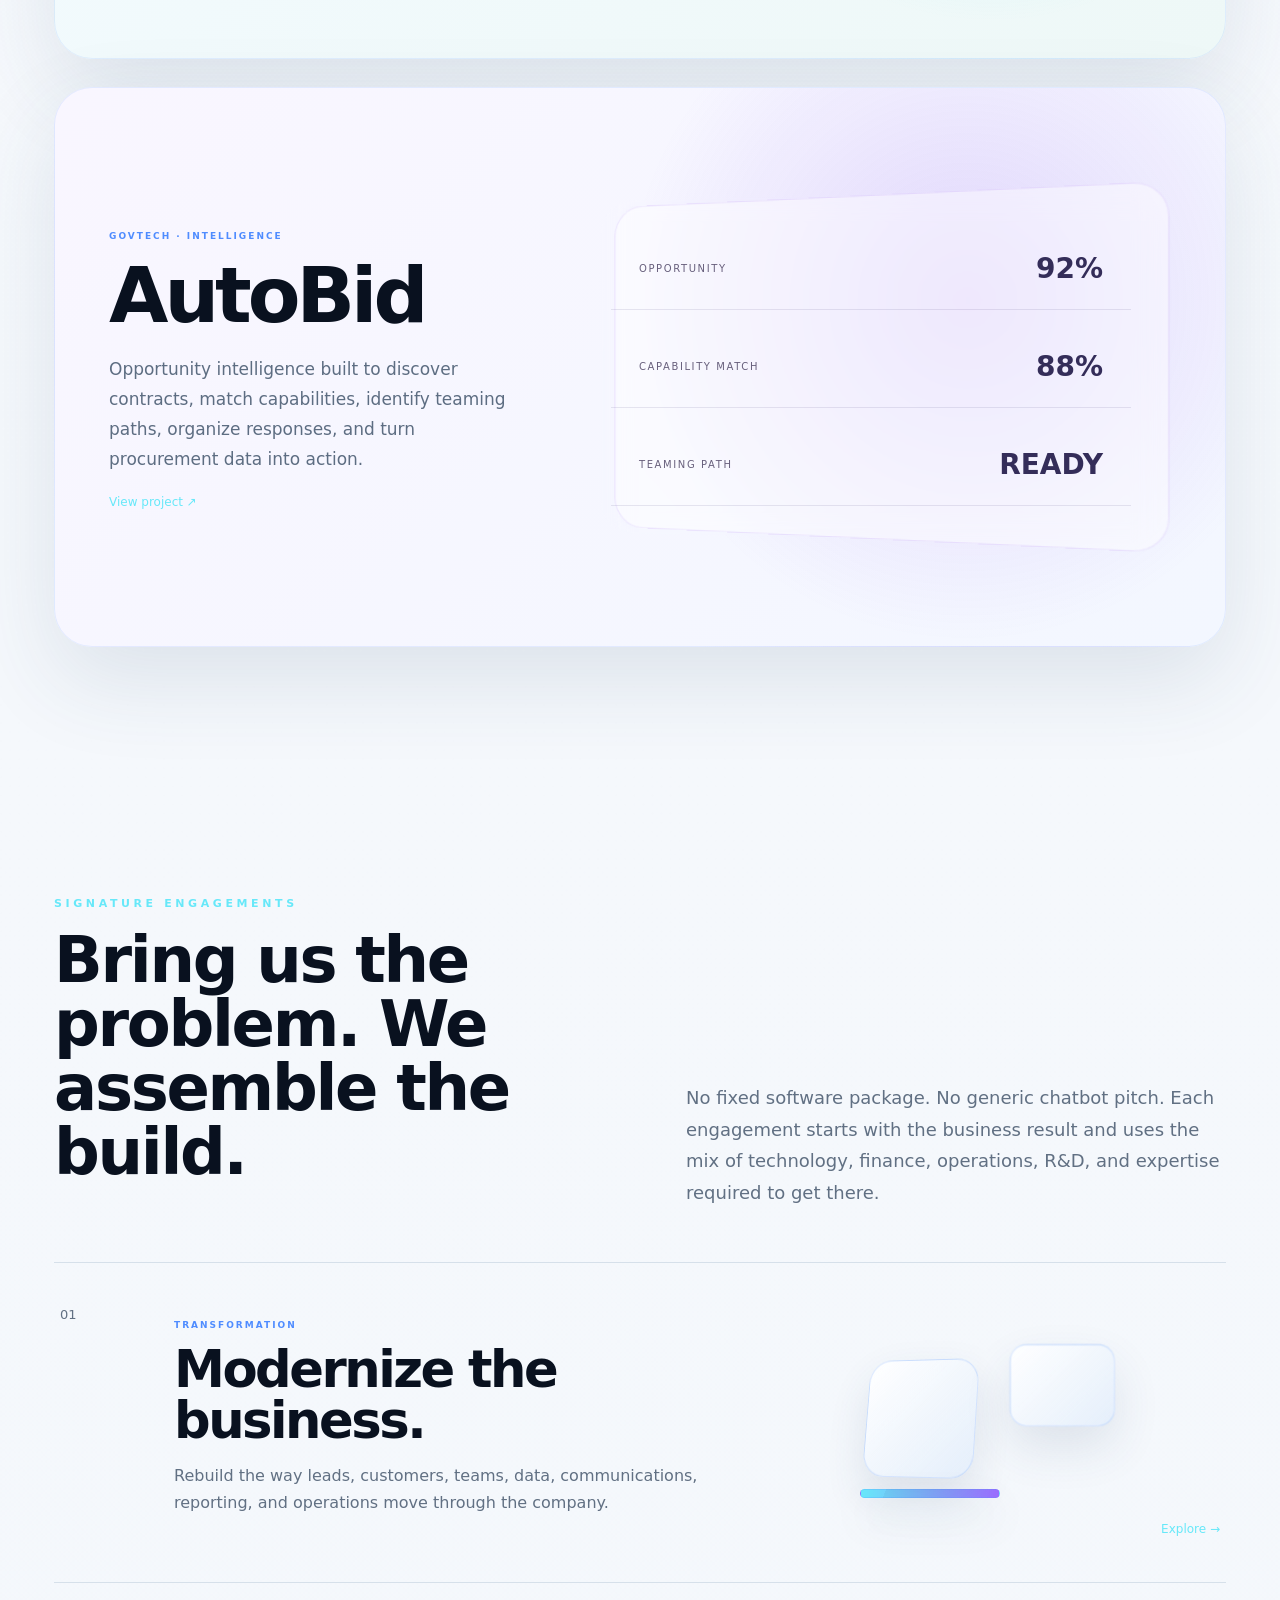
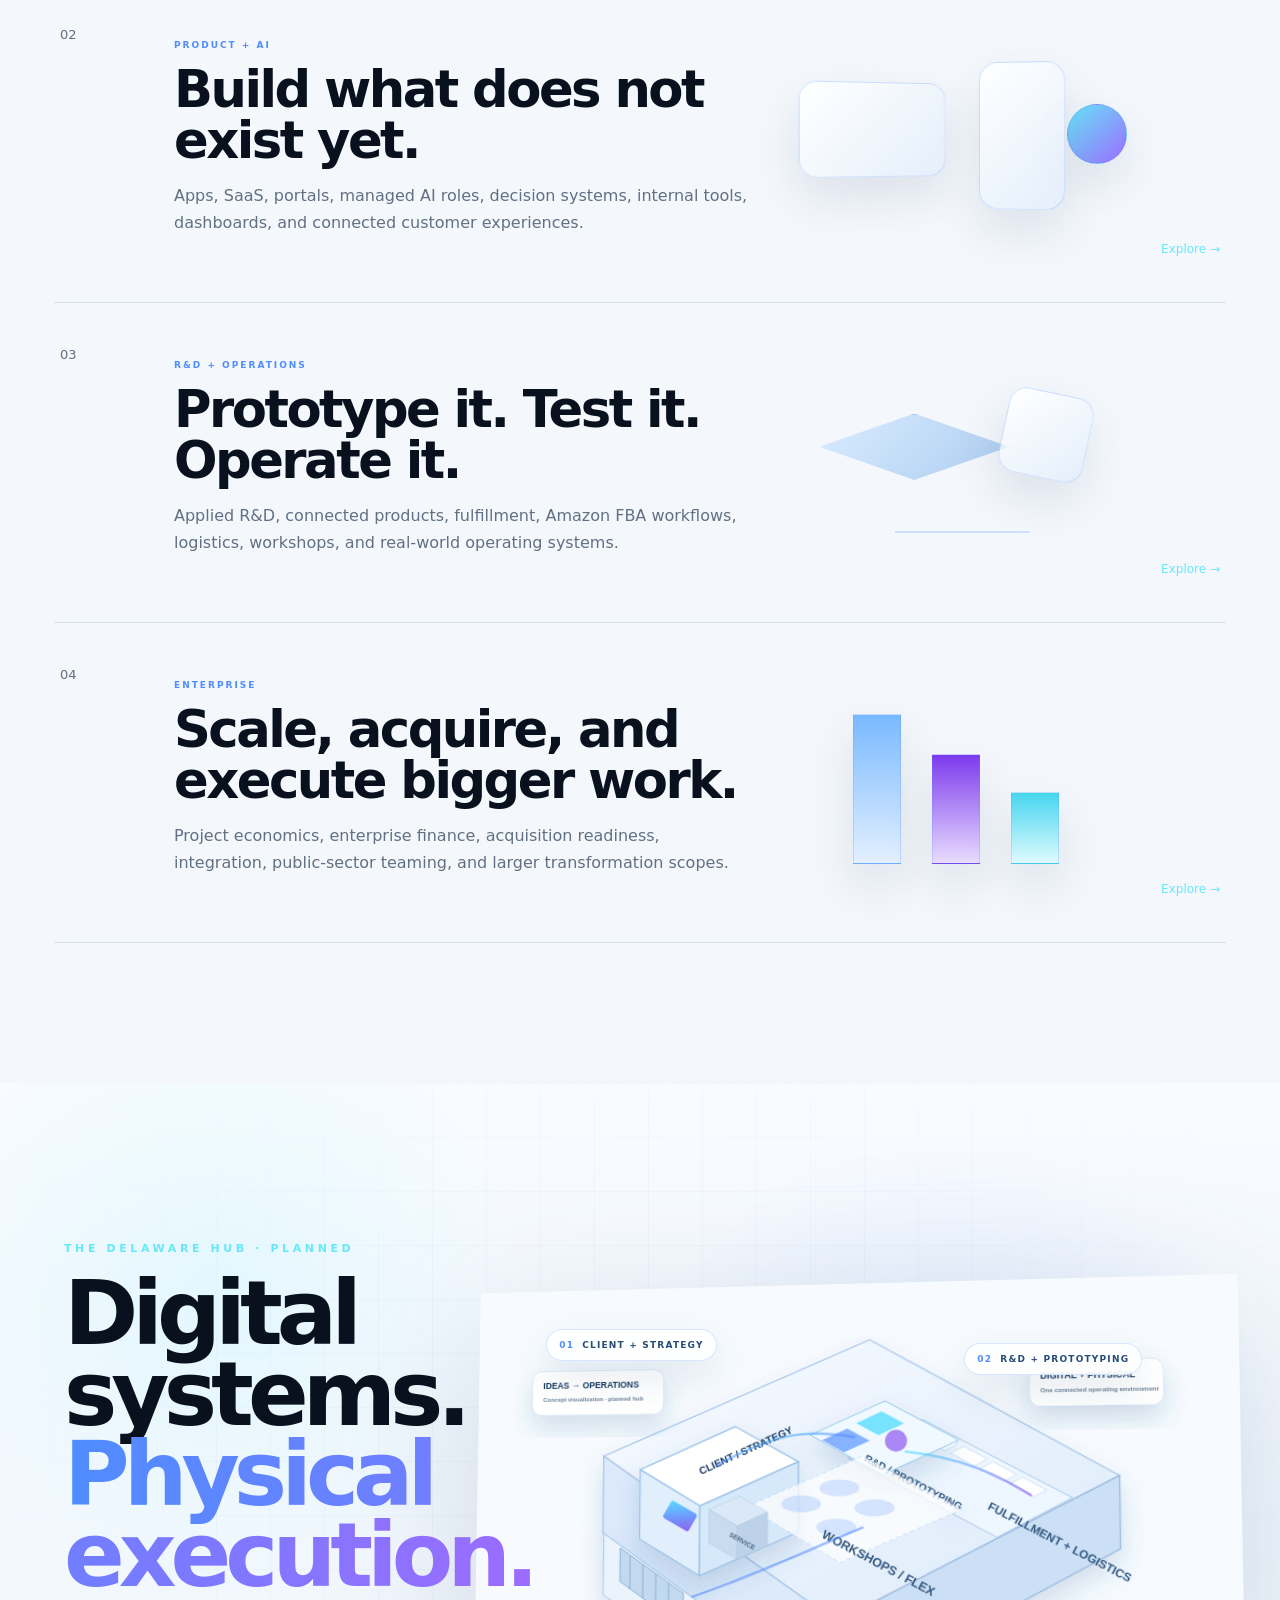
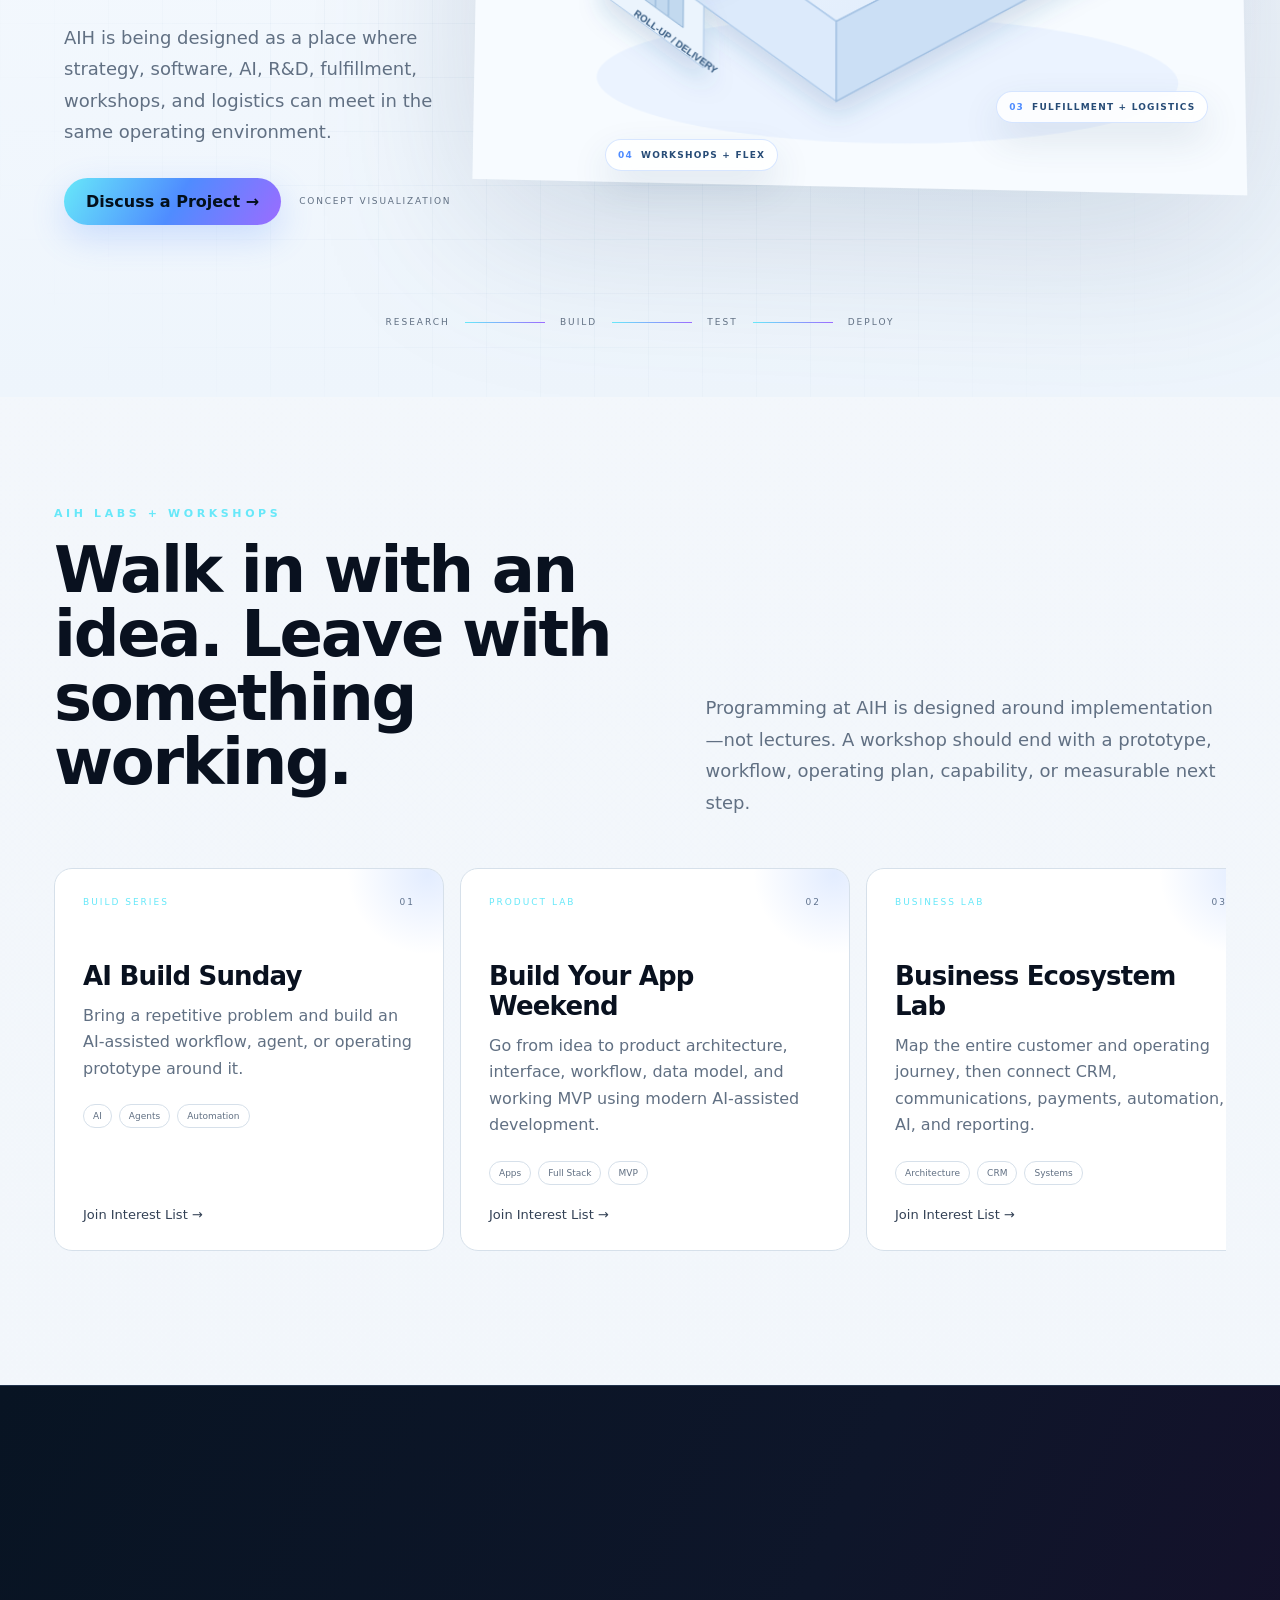
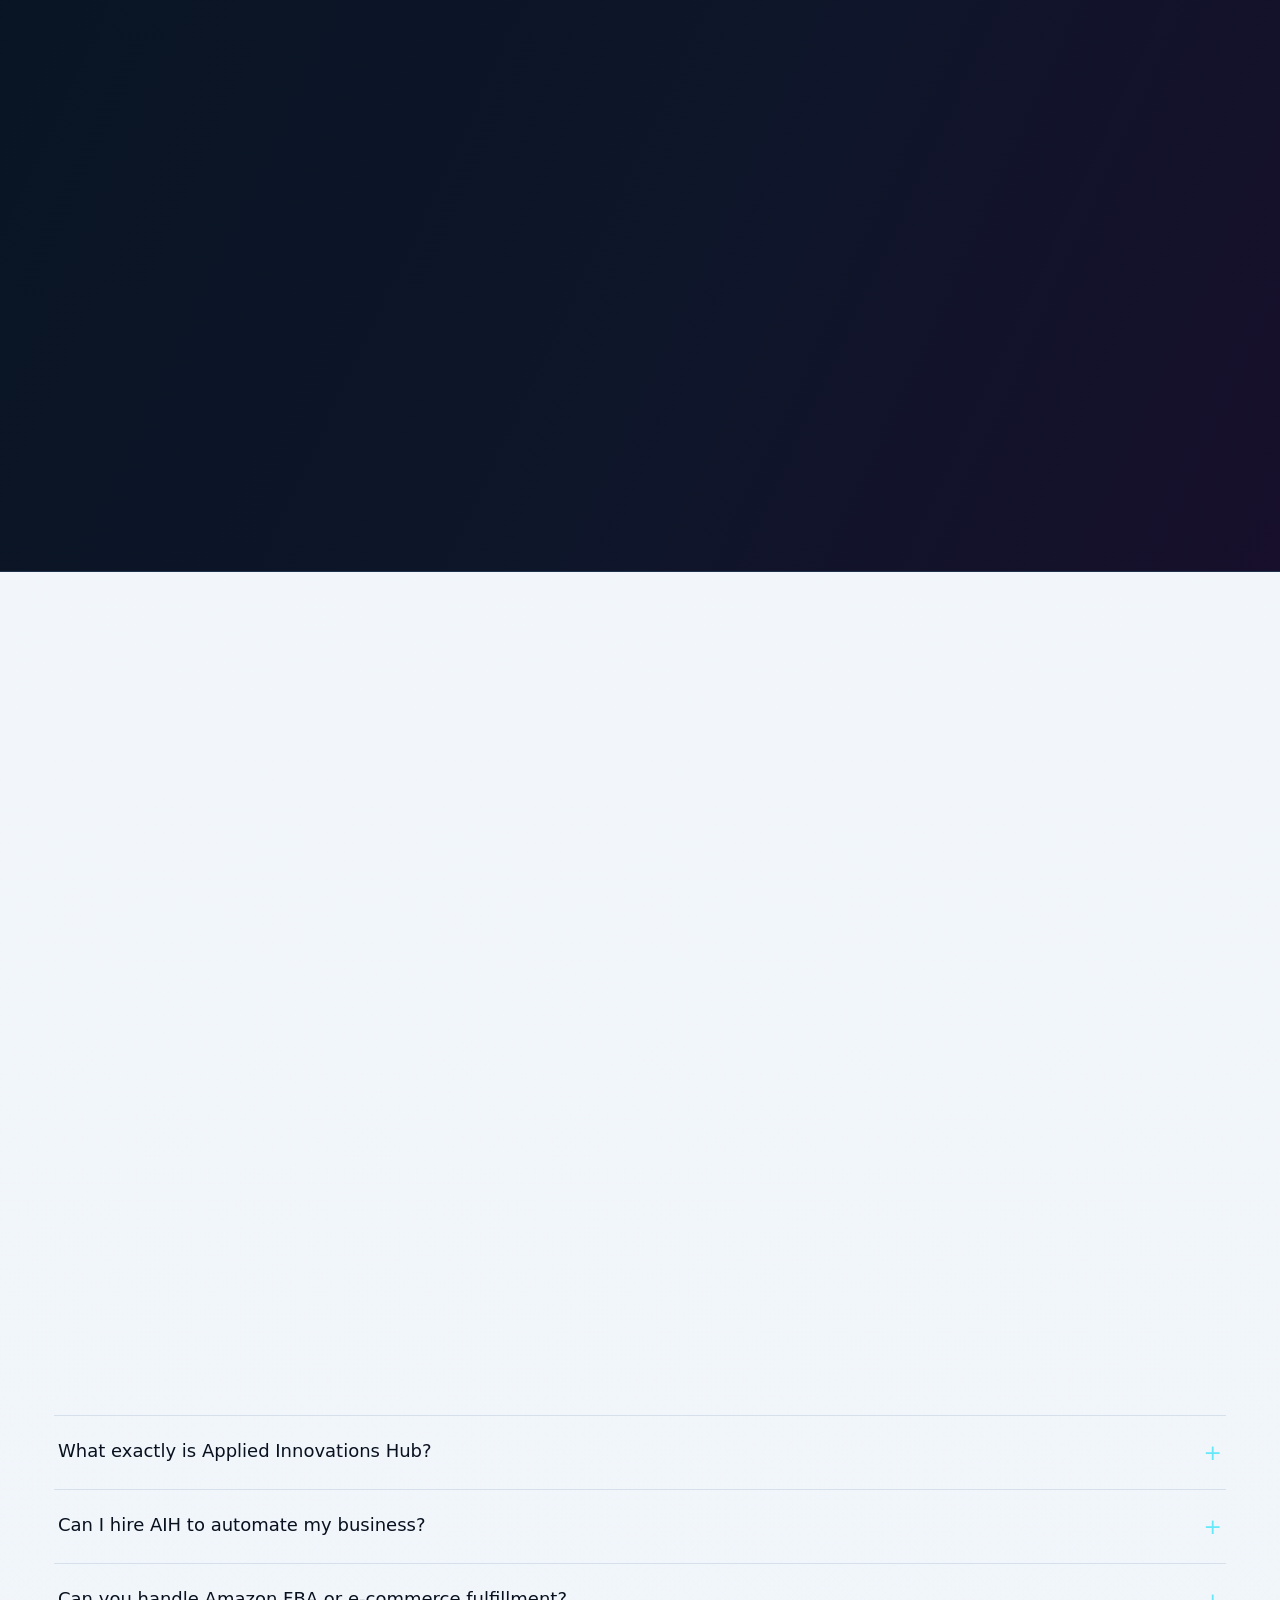
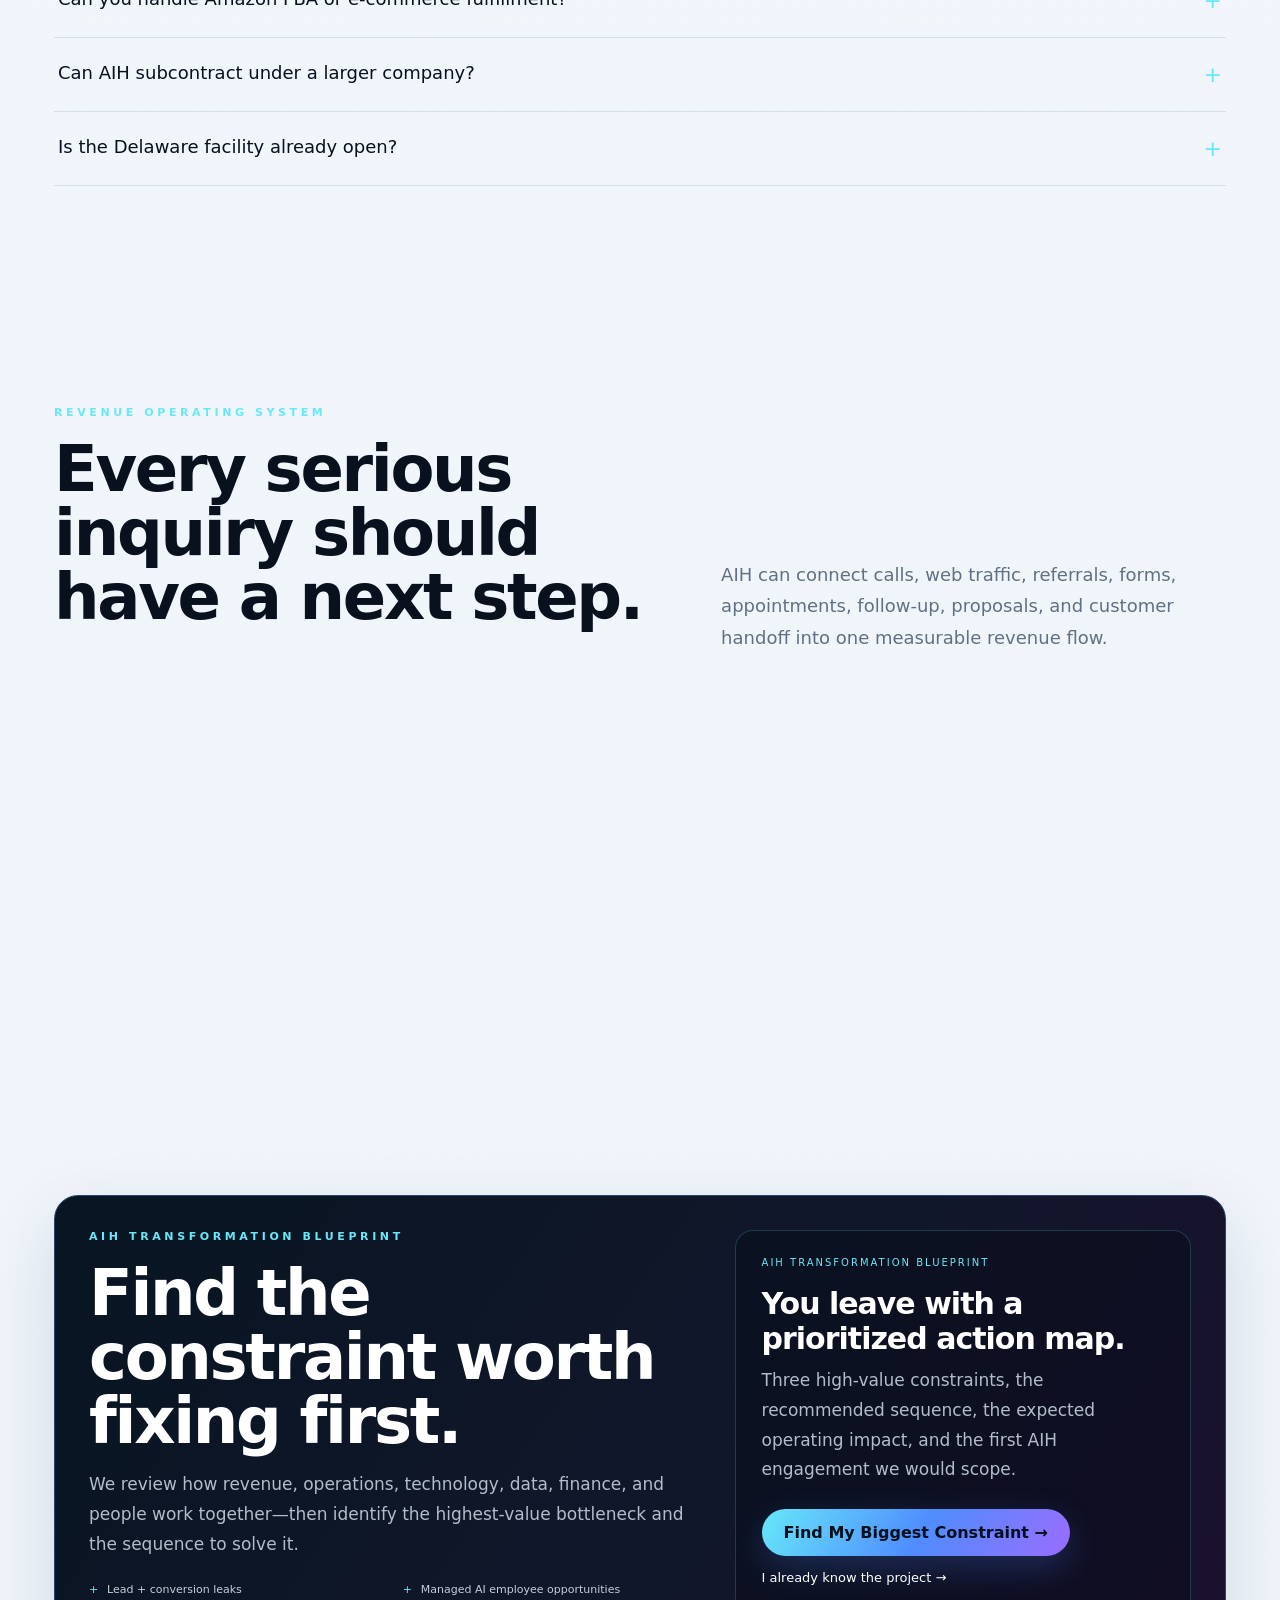
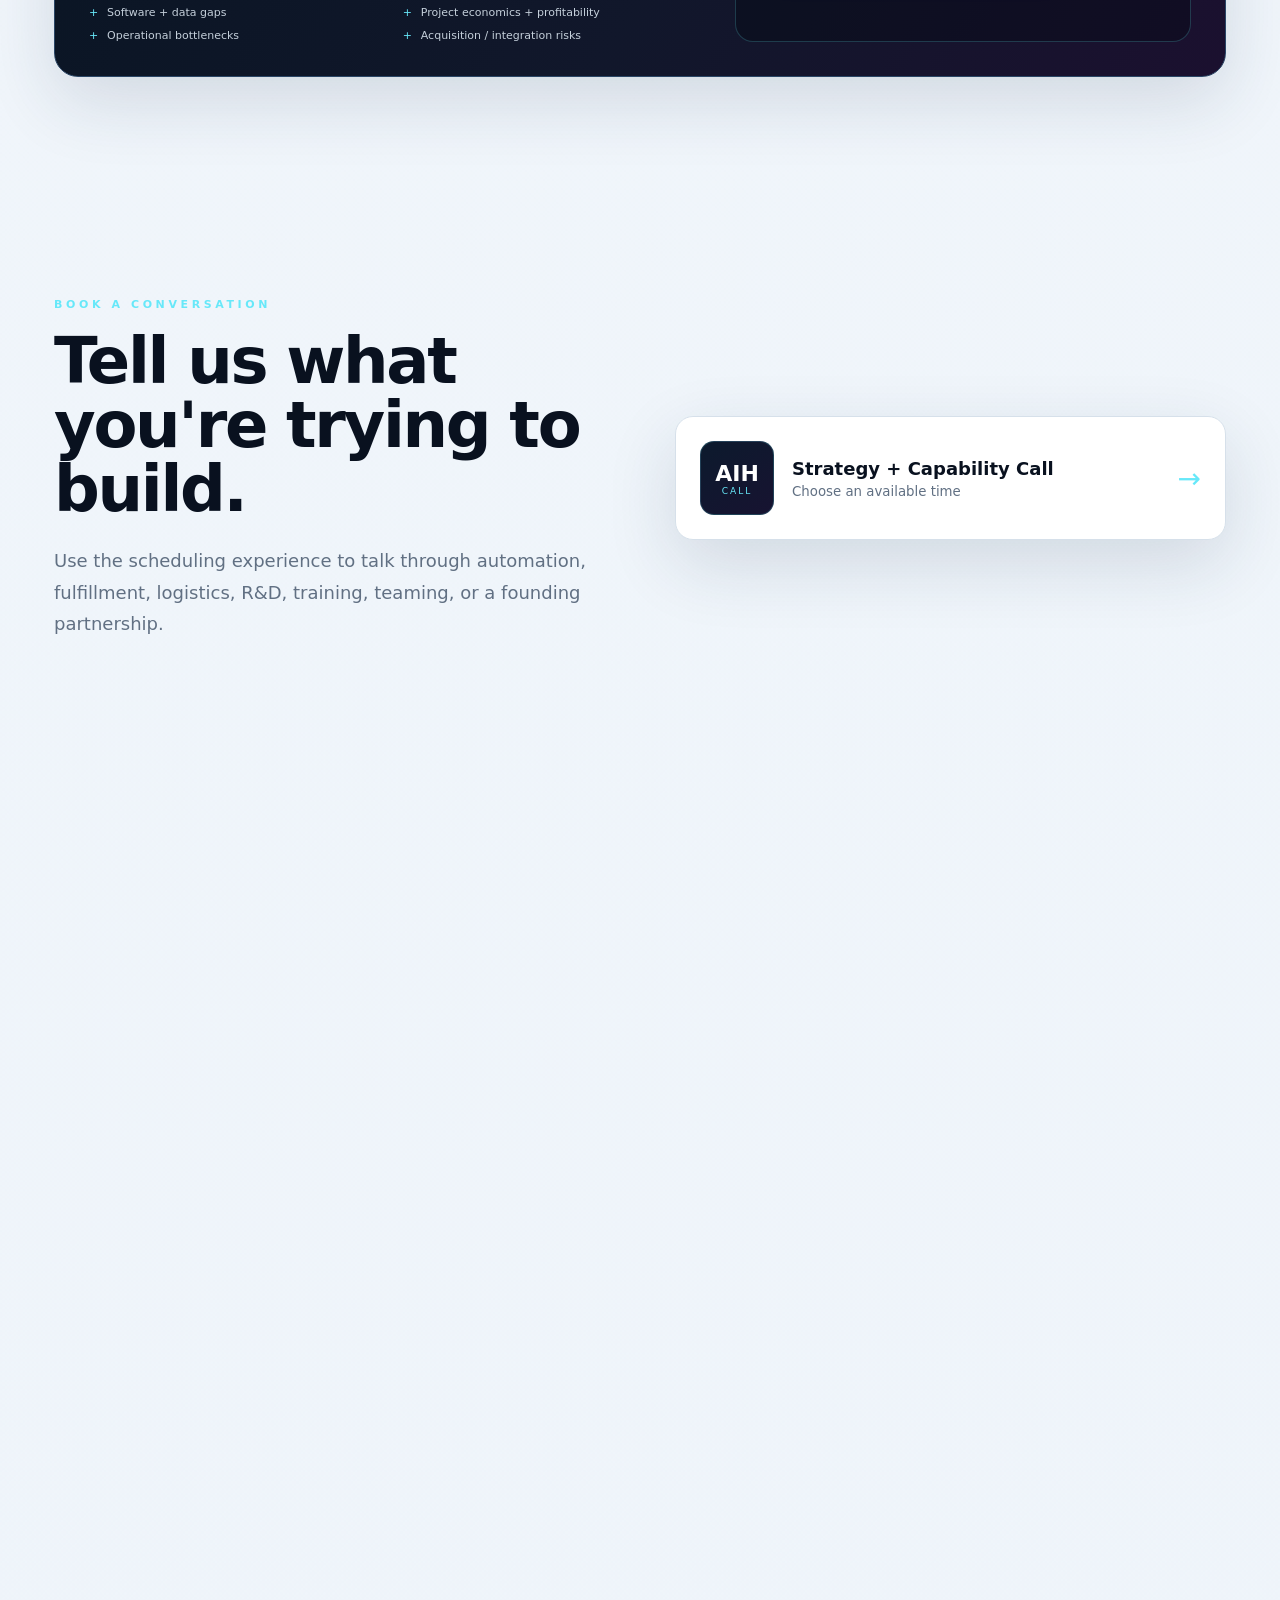
==== commit efe2d966: "Replace slow pinned story with horizontal slideshow experience" ====
--- a/index.html
+++ b/index.html
@@ -197,67 +197,105 @@
 
     
 
-    <section id="experience" class="scroll-experience">
+    <section id="experience" class="horizontal-experience">
       <span id="outcomes" class="anchor-target" aria-hidden="true"></span>
       <span id="capabilities" class="anchor-target" aria-hidden="true"></span>
-      <div class="experience-sticky">
-        <div class="experience-copy">
-          <div class="experience-progress"><span id="experienceProgress"></span></div>
-
-          <article class="experience-step active" data-story-step="0">
-            <div class="eyebrow">01 · DIAGNOSE</div>
-            <h2>Start with the constraint.</h2>
-            <p>We look at where revenue, time, margin, information, or capacity is leaking—before recommending a single tool.</p>
-            <strong>Business first. Technology second.</strong>
+
+      <div class="horizontal-sticky">
+        <div class="horizontal-topline">
+          <div class="horizontal-progress"><span id="horizontalProgress"></span></div>
+          <div class="horizontal-counter"><b id="horizontalIndex">01</b><span>/ 05</span></div>
+          <div class="horizontal-hint">SCROLL <span>→</span></div>
+        </div>
+
+        <div class="horizontal-track" id="experienceTrack">
+          <article class="story-panel story-diagnose" data-story-step="0">
+            <div class="story-copy">
+              <div class="eyebrow">01 · DIAGNOSE</div>
+              <h2>Start with<br>the constraint.</h2>
+              <p>We look at where revenue, time, margin, information, or capacity is leaking—before recommending a single tool.</p>
+              <strong>Business first. Technology second.</strong>
+            </div>
+            <div class="story-visual diagnose-visual" aria-hidden="true">
+              <img src="/assets/aih-world.svg" alt="">
+              <div class="scan-ring scan-one"></div>
+              <div class="scan-ring scan-two"></div>
+              <span class="visual-label vl-one">REVENUE</span>
+              <span class="visual-label vl-two">OPERATIONS</span>
+              <span class="visual-label vl-three">DATA</span>
+            </div>
           </article>
 
-          <article class="experience-step" data-story-step="1">
-            <div class="eyebrow">02 · ARCHITECT</div>
-            <h2>Design the system around the outcome.</h2>
-            <p>Customer journey, CRM, applications, data, communications, AI roles, finance, and operations become one connected architecture.</p>
-            <strong>One operating model instead of disconnected software.</strong>
+          <article class="story-panel story-architect" data-story-step="1">
+            <div class="story-copy">
+              <div class="eyebrow">02 · ARCHITECT</div>
+              <h2>Make the system<br>make sense.</h2>
+              <p>Customer journey, CRM, applications, data, communications, AI roles, finance, and operations become one connected architecture.</p>
+              <strong>One operating model. Fewer disconnected tools.</strong>
+            </div>
+            <div class="story-visual architect-visual" aria-hidden="true">
+              <div class="arch-layer arch-a"><b>CLIENT</b><span>experience</span></div>
+              <div class="arch-layer arch-b"><b>DATA</b><span>intelligence</span></div>
+              <div class="arch-layer arch-c"><b>AI</b><span>orchestration</span></div>
+              <div class="arch-layer arch-d"><b>OPS</b><span>execution</span></div>
+              <div class="arch-core">AIH</div>
+              <i class="arch-line al-one"></i><i class="arch-line al-two"></i><i class="arch-line al-three"></i>
+            </div>
           </article>
 
-          <article class="experience-step" data-story-step="2">
-            <div class="eyebrow">03 · BUILD</div>
-            <h2>Turn strategy into something real.</h2>
-            <p>Custom apps, SaaS, dashboards, managed agents, automations, prototypes, decision systems, portals, and digital products.</p>
-            <strong>From whiteboard to working product.</strong>
+          <article class="story-panel story-build" data-story-step="2">
+            <div class="story-copy">
+              <div class="eyebrow">03 · BUILD</div>
+              <h2>Turn strategy into<br>something real.</h2>
+              <p>Custom apps, SaaS, dashboards, managed agents, automations, prototypes, decision systems, portals, and connected products.</p>
+              <strong>From whiteboard to working product.</strong>
+            </div>
+            <div class="story-visual build-visual" aria-hidden="true">
+              <div class="build-screen screen-main">
+                <div class="mini-nav"><i></i><i></i><i></i></div>
+                <div class="mini-grid"><span></span><span></span><span></span><span></span></div>
+              </div>
+              <div class="build-screen screen-left"><b>APP</b></div>
+              <div class="build-screen screen-right"><b>AGENT</b></div>
+              <div class="build-code"><span>BUILD</span><span>TEST</span><span>SHIP</span></div>
+            </div>
           </article>
 
-          <article class="experience-step" data-story-step="3">
-            <div class="eyebrow">04 · OPERATE</div>
-            <h2>Connect software to the real world.</h2>
-            <p>Fulfillment, FBA, inventory, routing, logistics, workshops, customer operations, support, and physical execution.</p>
-            <strong>Systems that survive contact with reality.</strong>
+          <article class="story-panel story-operate" data-story-step="3">
+            <div class="story-copy">
+              <div class="eyebrow">04 · OPERATE</div>
+              <h2>Connect digital<br>to physical.</h2>
+              <p>Fulfillment, FBA, inventory, routing, logistics, workshops, customer operations, support, and physical execution.</p>
+              <strong>Systems that survive contact with reality.</strong>
+            </div>
+            <div class="story-visual operate-visual" aria-hidden="true">
+              <img src="/assets/hub-concept.svg" alt="">
+              <span class="operate-tag ot-one">FULFILL</span>
+              <span class="operate-tag ot-two">ROUTE</span>
+              <span class="operate-tag ot-three">DEPLOY</span>
+            </div>
           </article>
 
-          <article class="experience-step" data-story-step="4">
-            <div class="eyebrow">05 · SCALE</div>
-            <h2>Build for the next version of the company.</h2>
-            <p>Project economics, enterprise finance, acquisitions, integration, public-sector execution, larger contracts, and a managed digital workforce.</p>
-            <strong>More capability without more chaos.</strong>
-            <div class="actions">
-              <a class="pill magnetic" href="/blueprint">Find My Biggest Constraint →</a>
-              <button class="ghost magnetic" data-open-calendar>Talk Through a Project ↗</button>
+          <article class="story-panel story-scale" data-story-step="4">
+            <div class="story-copy">
+              <div class="eyebrow">05 · SCALE</div>
+              <h2>Build the next version<br>of the company.</h2>
+              <p>Project economics, enterprise finance, acquisitions, integration, public-sector execution, larger contracts, and a managed digital workforce.</p>
+              <strong>More capability without more chaos.</strong>
+              <div class="actions">
+                <a class="pill magnetic" href="/blueprint">Find My Biggest Constraint →</a>
+                <button class="ghost magnetic" data-open-calendar>Talk Through a Project ↗</button>
+              </div>
+            </div>
+            <div class="story-visual scale-visual" aria-hidden="true">
+              <div class="scale-orbit so-one"></div>
+              <div class="scale-orbit so-two"></div>
+              <div class="scale-core">AIH</div>
+              <div class="scale-bar sb-one"><span>CAPACITY</span><b>+42%</b></div>
+              <div class="scale-bar sb-two"><span>VISIBILITY</span><b>LIVE</b></div>
+              <div class="scale-bar sb-three"><span>EXECUTION</span><b>SCALE</b></div>
             </div>
           </article>
-        </div>
-
-        <div class="experience-visual scene-0" id="experienceVisual" aria-hidden="true">
-          <img src="/assets/aih-world.svg" alt="" class="experience-image">
-          <div class="experience-orbit orbit-one"></div>
-          <div class="experience-orbit orbit-two"></div>
-          <div class="experience-node node-a"><span>REVENUE</span></div>
-          <div class="experience-node node-b"><span>AI + DATA</span></div>
-          <div class="experience-node node-c"><span>PRODUCT</span></div>
-          <div class="experience-node node-d"><span>OPERATIONS</span></div>
-          <div class="experience-node node-e"><span>ENTERPRISE</span></div>
-          <div class="experience-status"><i></i><span id="experienceStatus">DIAGNOSING THE SYSTEM</span></div>
-        </div>
-
-        <div class="experience-index" aria-hidden="true">
-          <b id="experienceIndex">01</b><span>/ 05</span>
         </div>
       </div>
     </section>
@@ -549,7 +587,7 @@
   <footer>
     <div class="footer-top">
       <div class="brand footer-brand"><img src="/assets/aih-mark.svg" alt=""><span><b>APPLIED INNOVATIONS</b><em>HUB</em></span></div>
-      <p>Research. Build. Deploy.</p>
+      <div class="footer-mantra"><span>RESEARCH</span><i></i><span>BUILD</span><i></i><span>DEPLOY</span></div>
       <a class="footer-portal client-portal-link" data-client-portal href="https://portal.appliedinnovationshub.com/" target="_blank" rel="noopener">Client Portal Access ↗</a>
     </div>
     <div class="footer-grid">
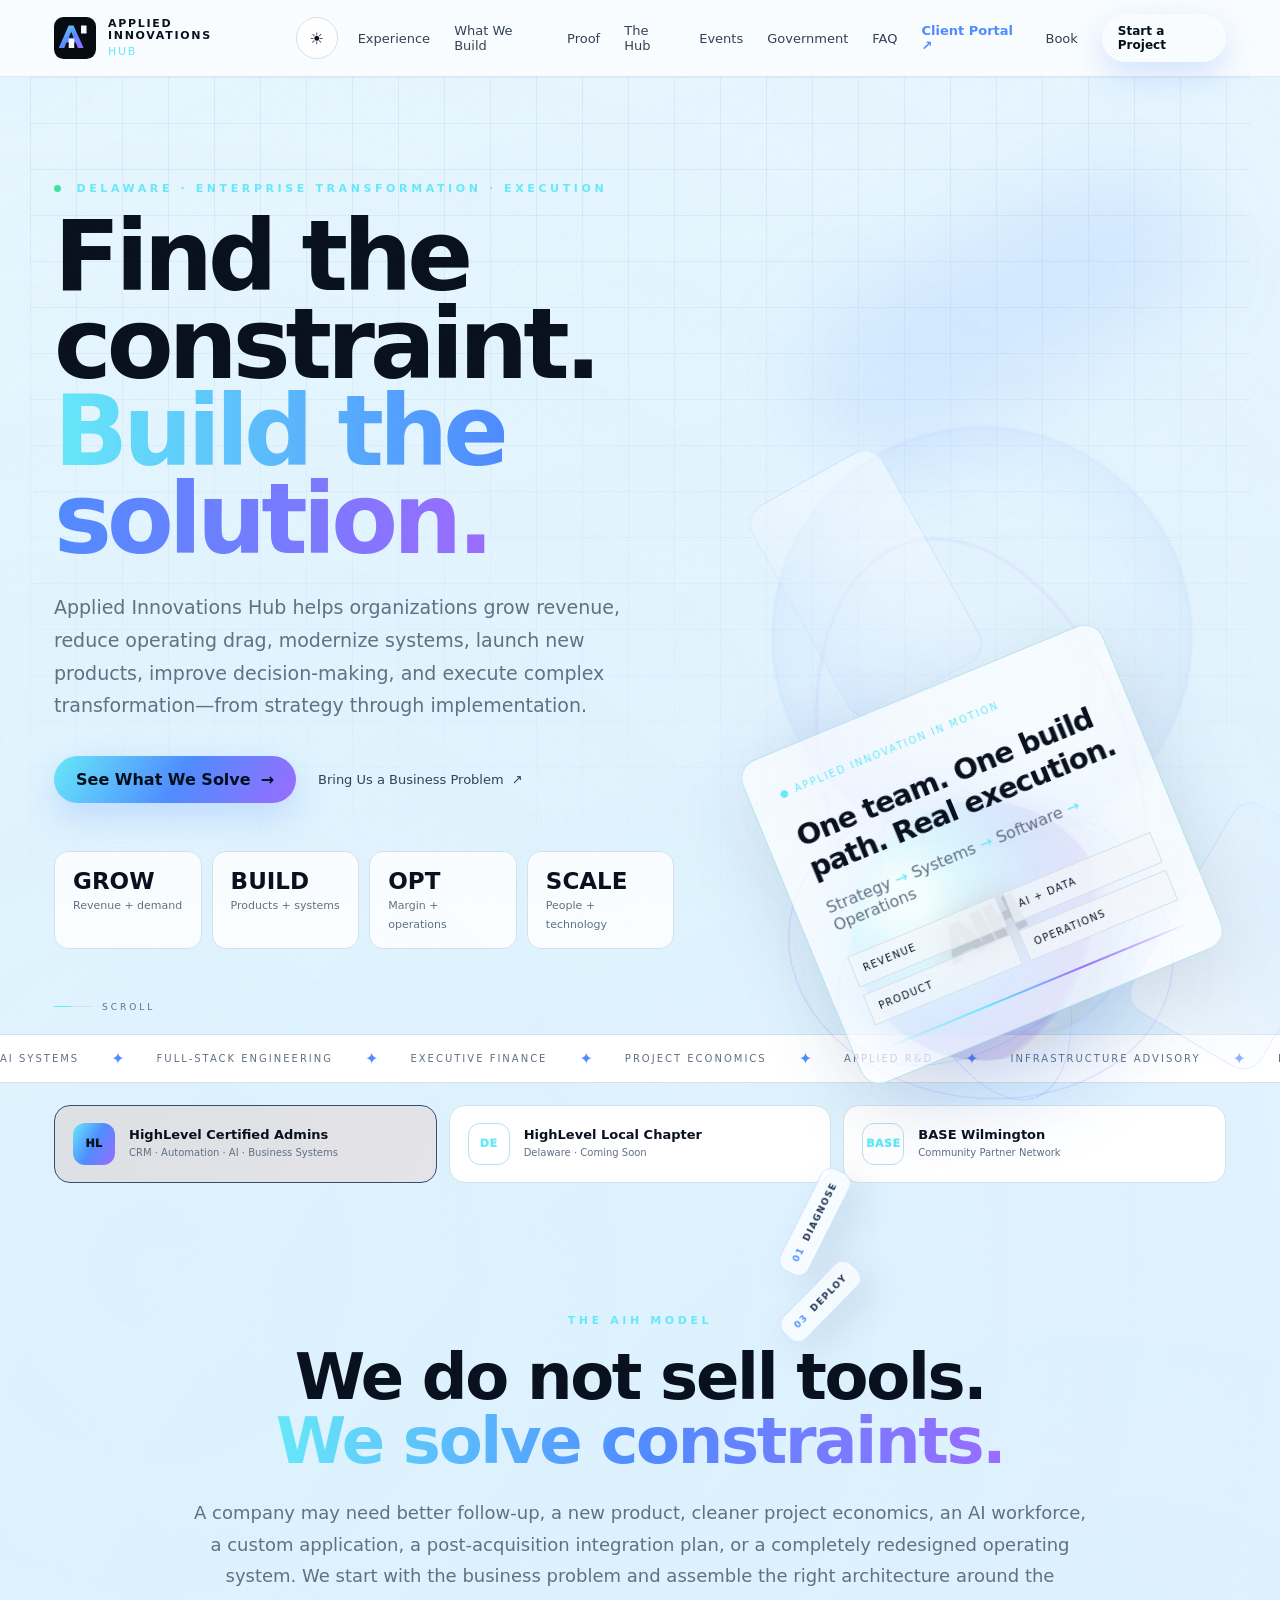
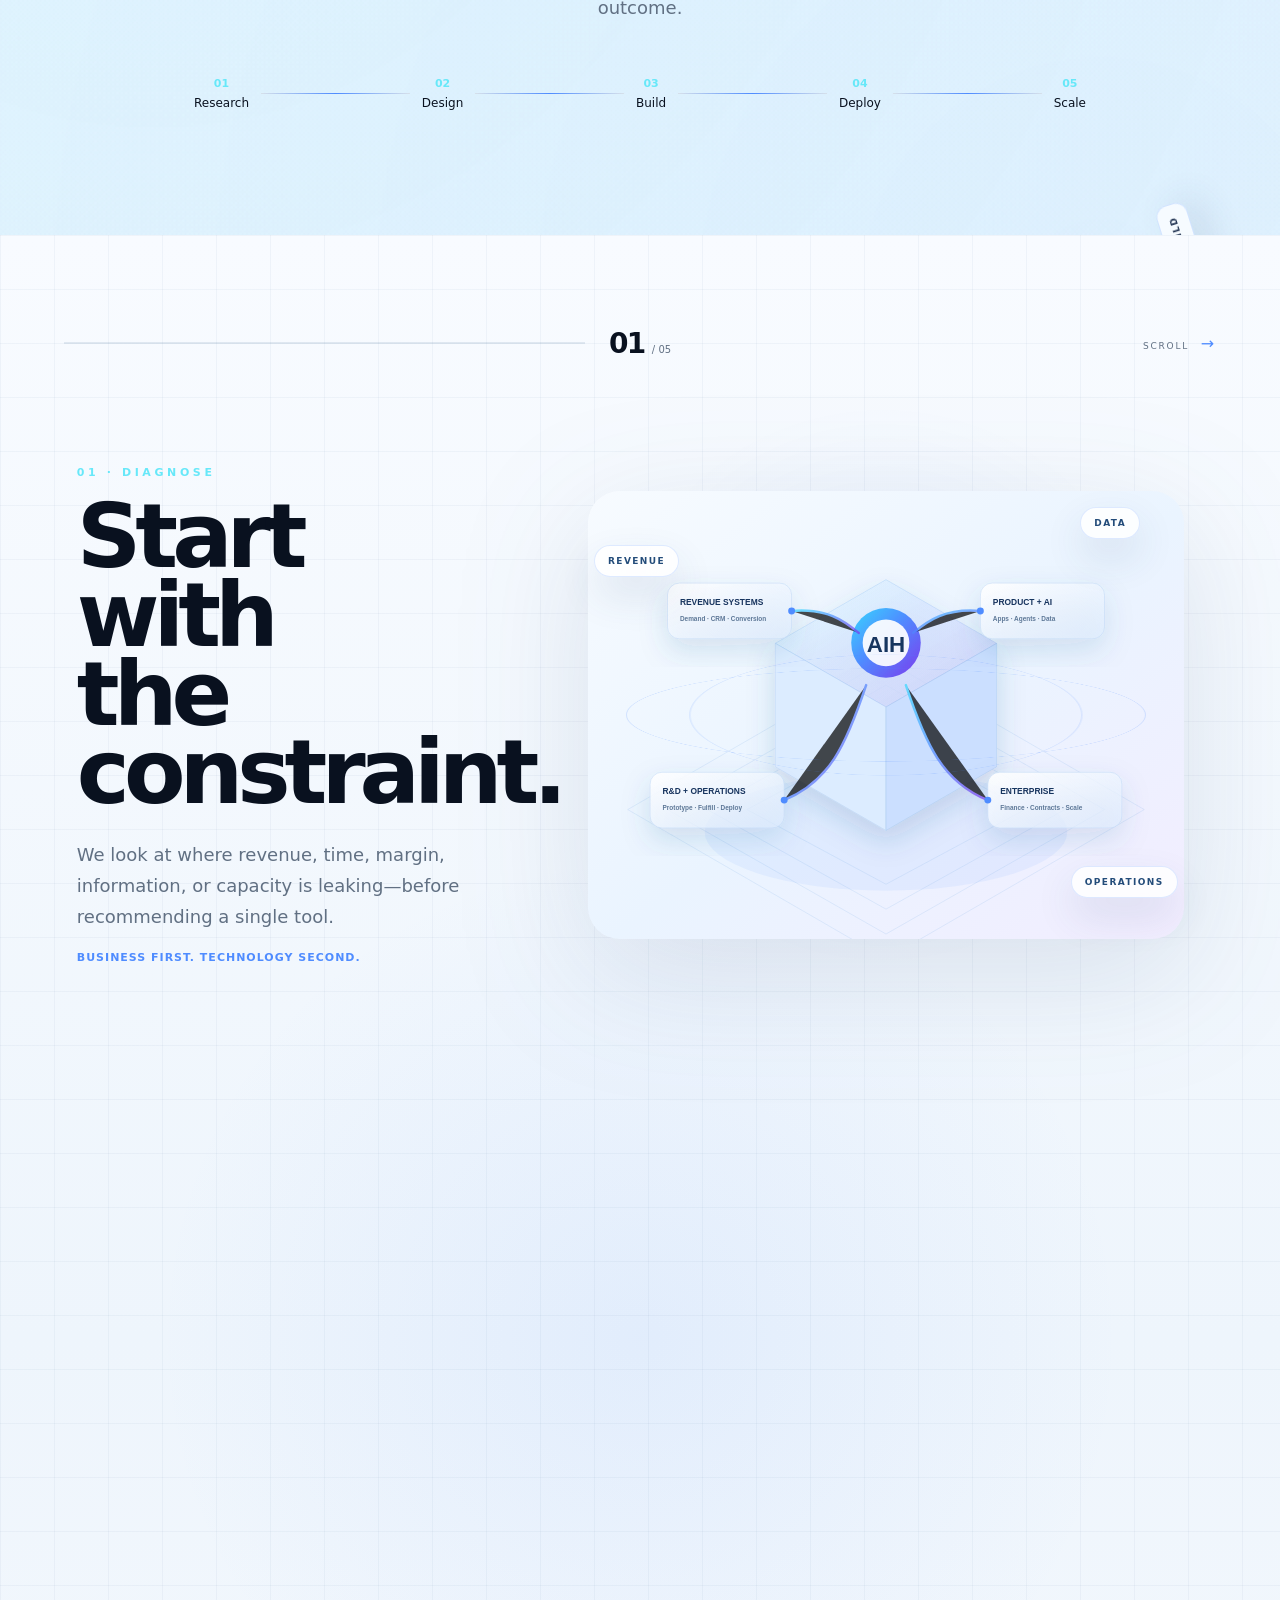
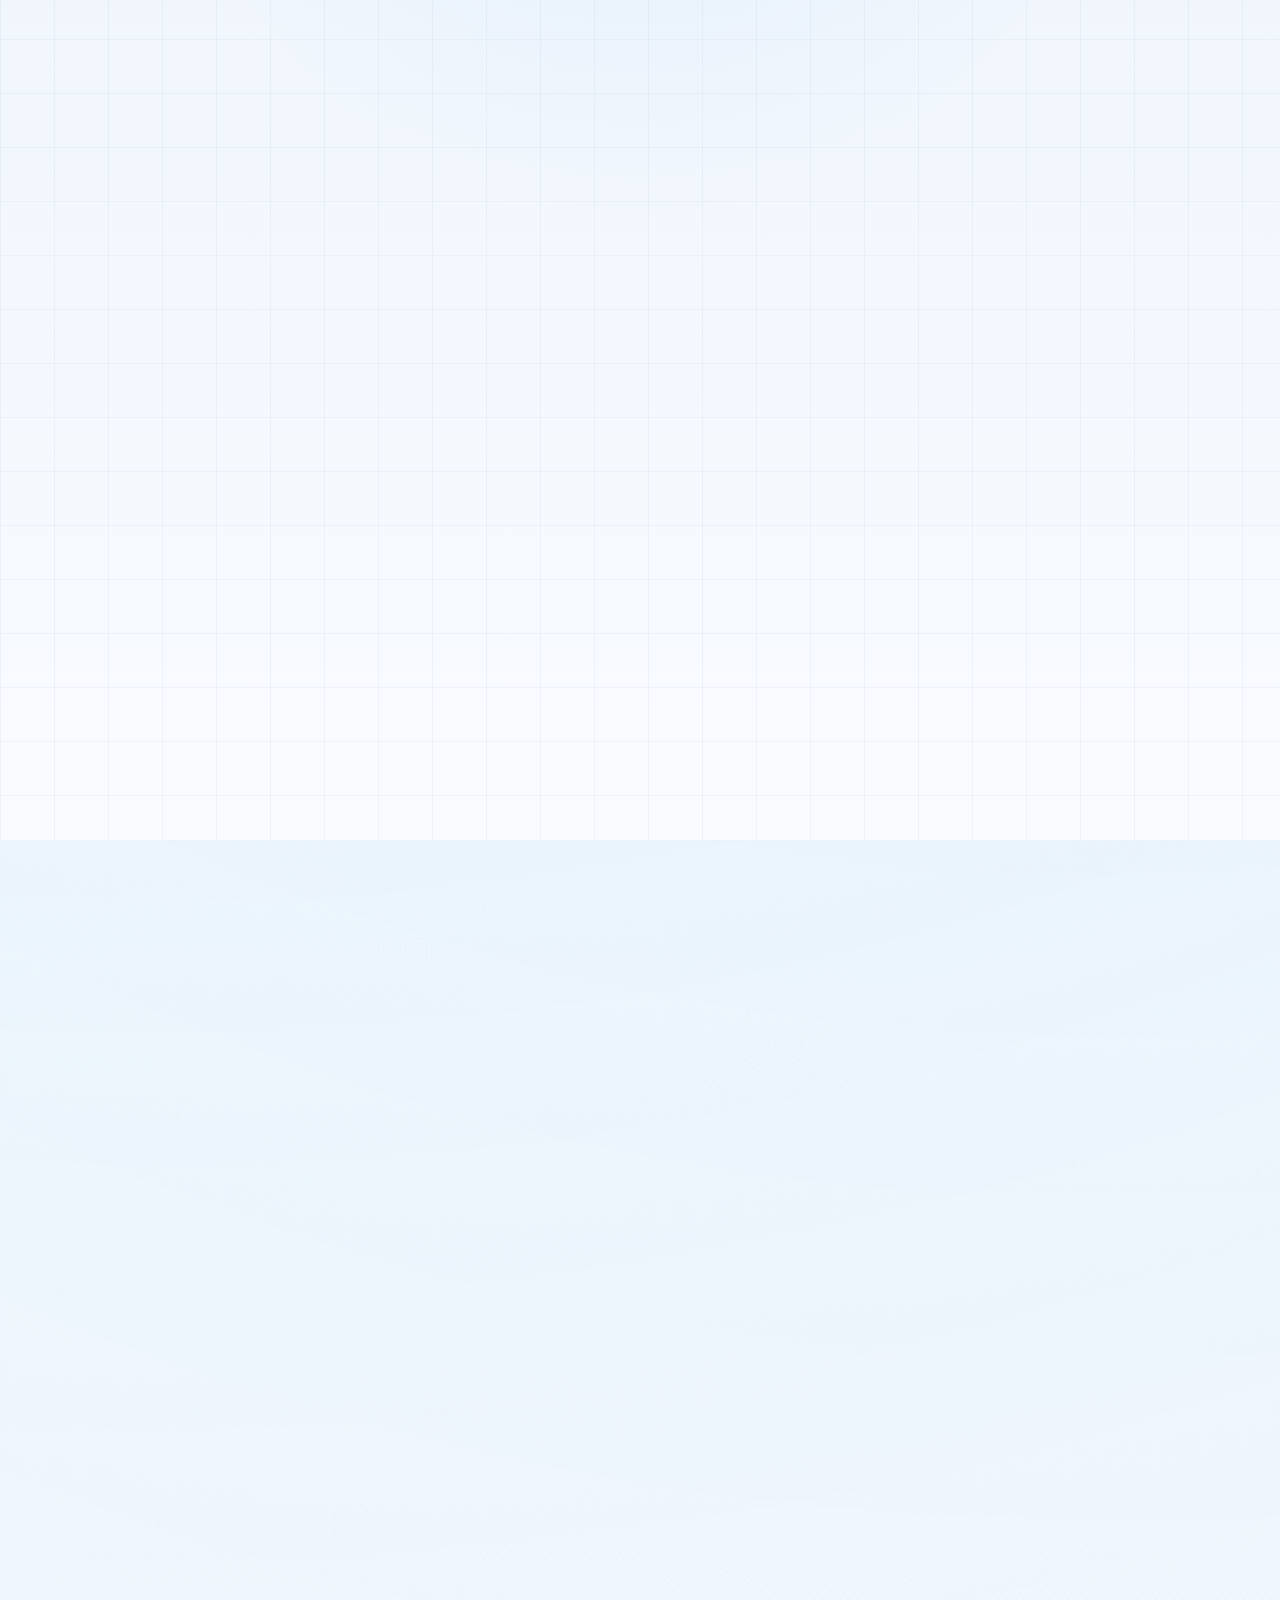
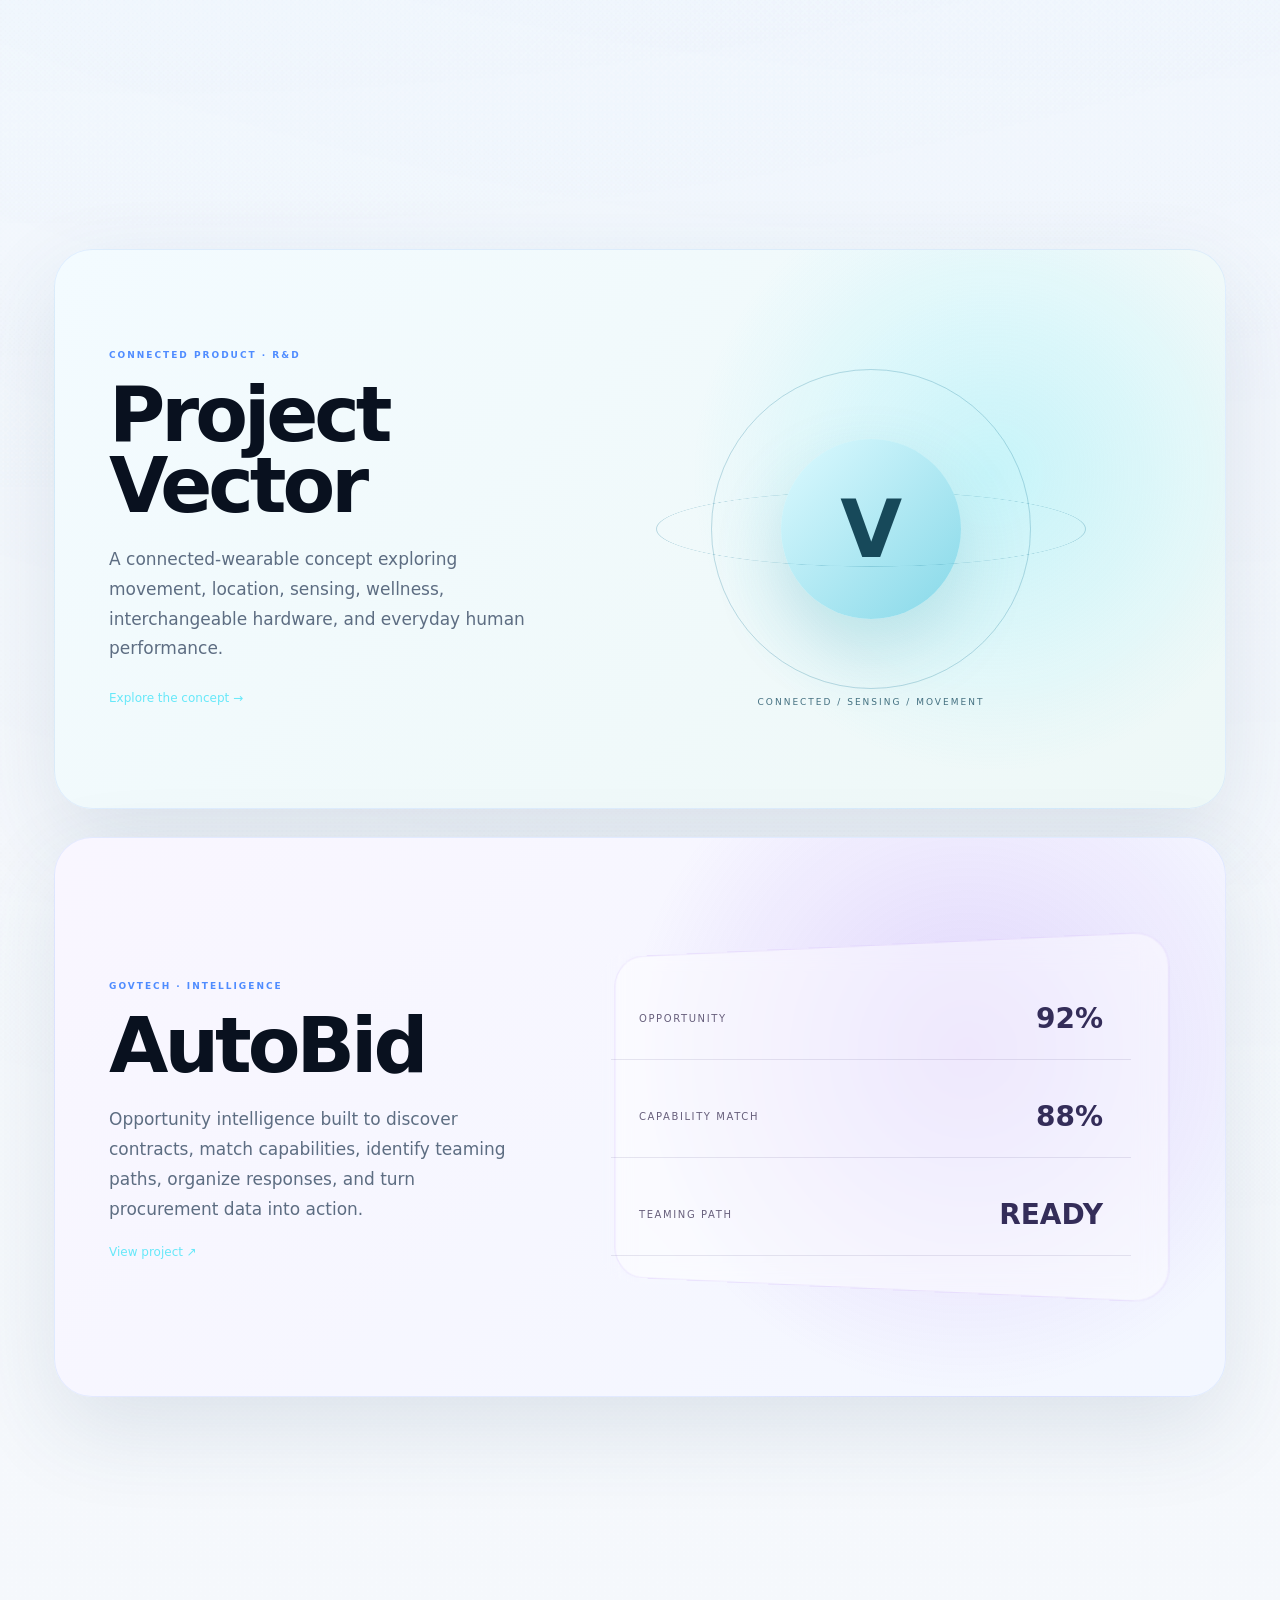
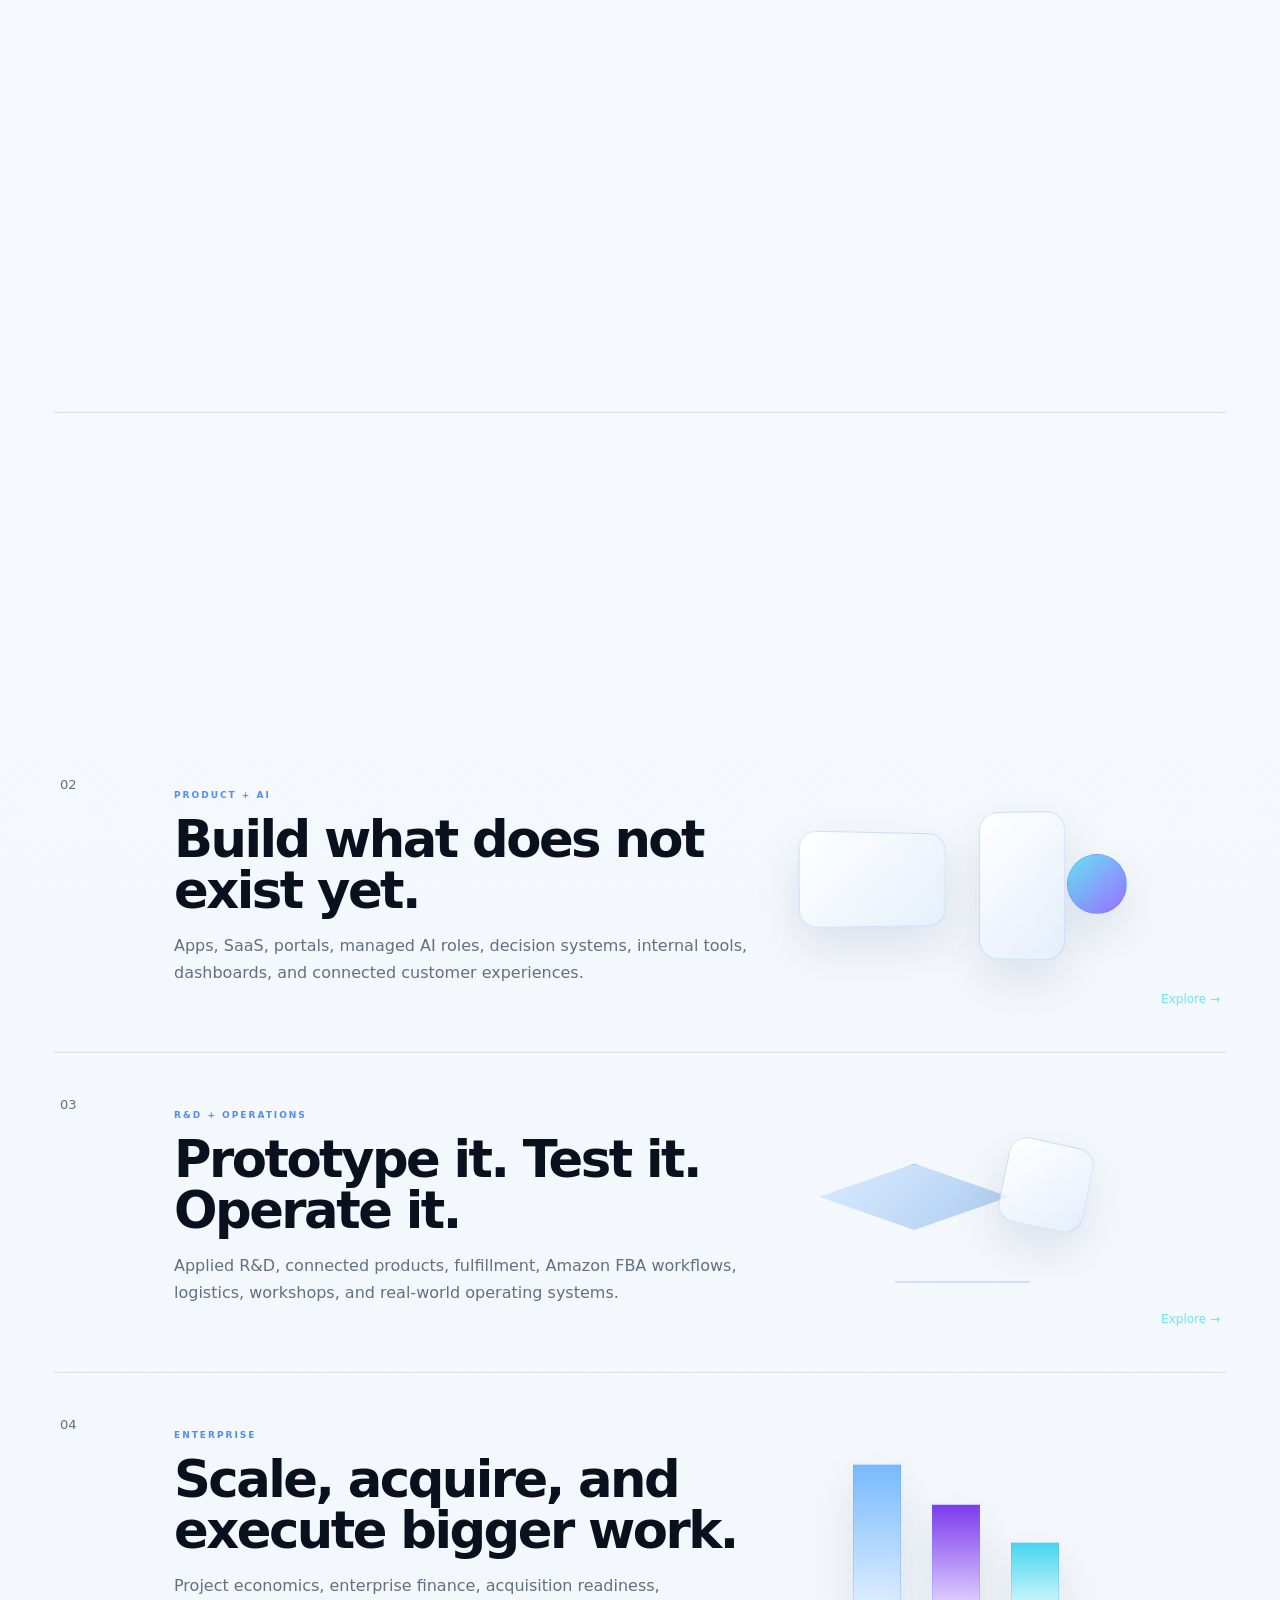
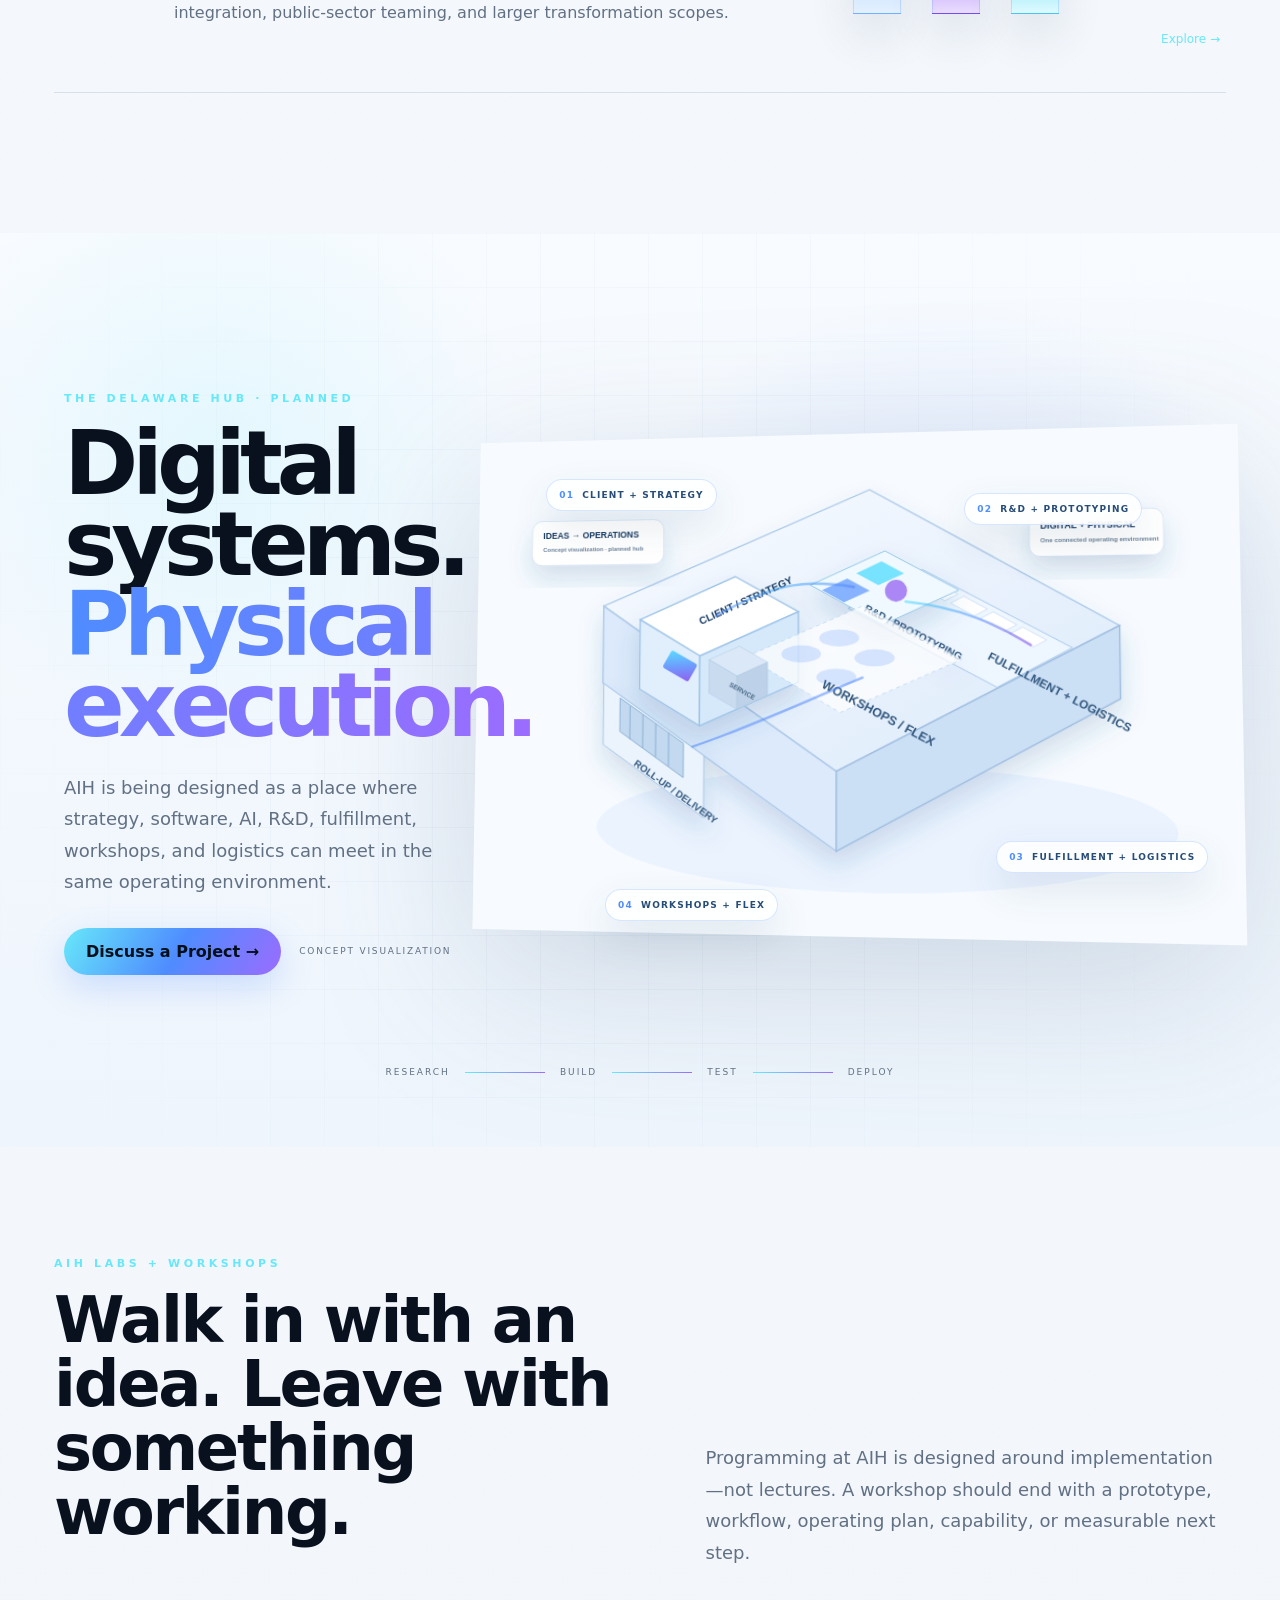
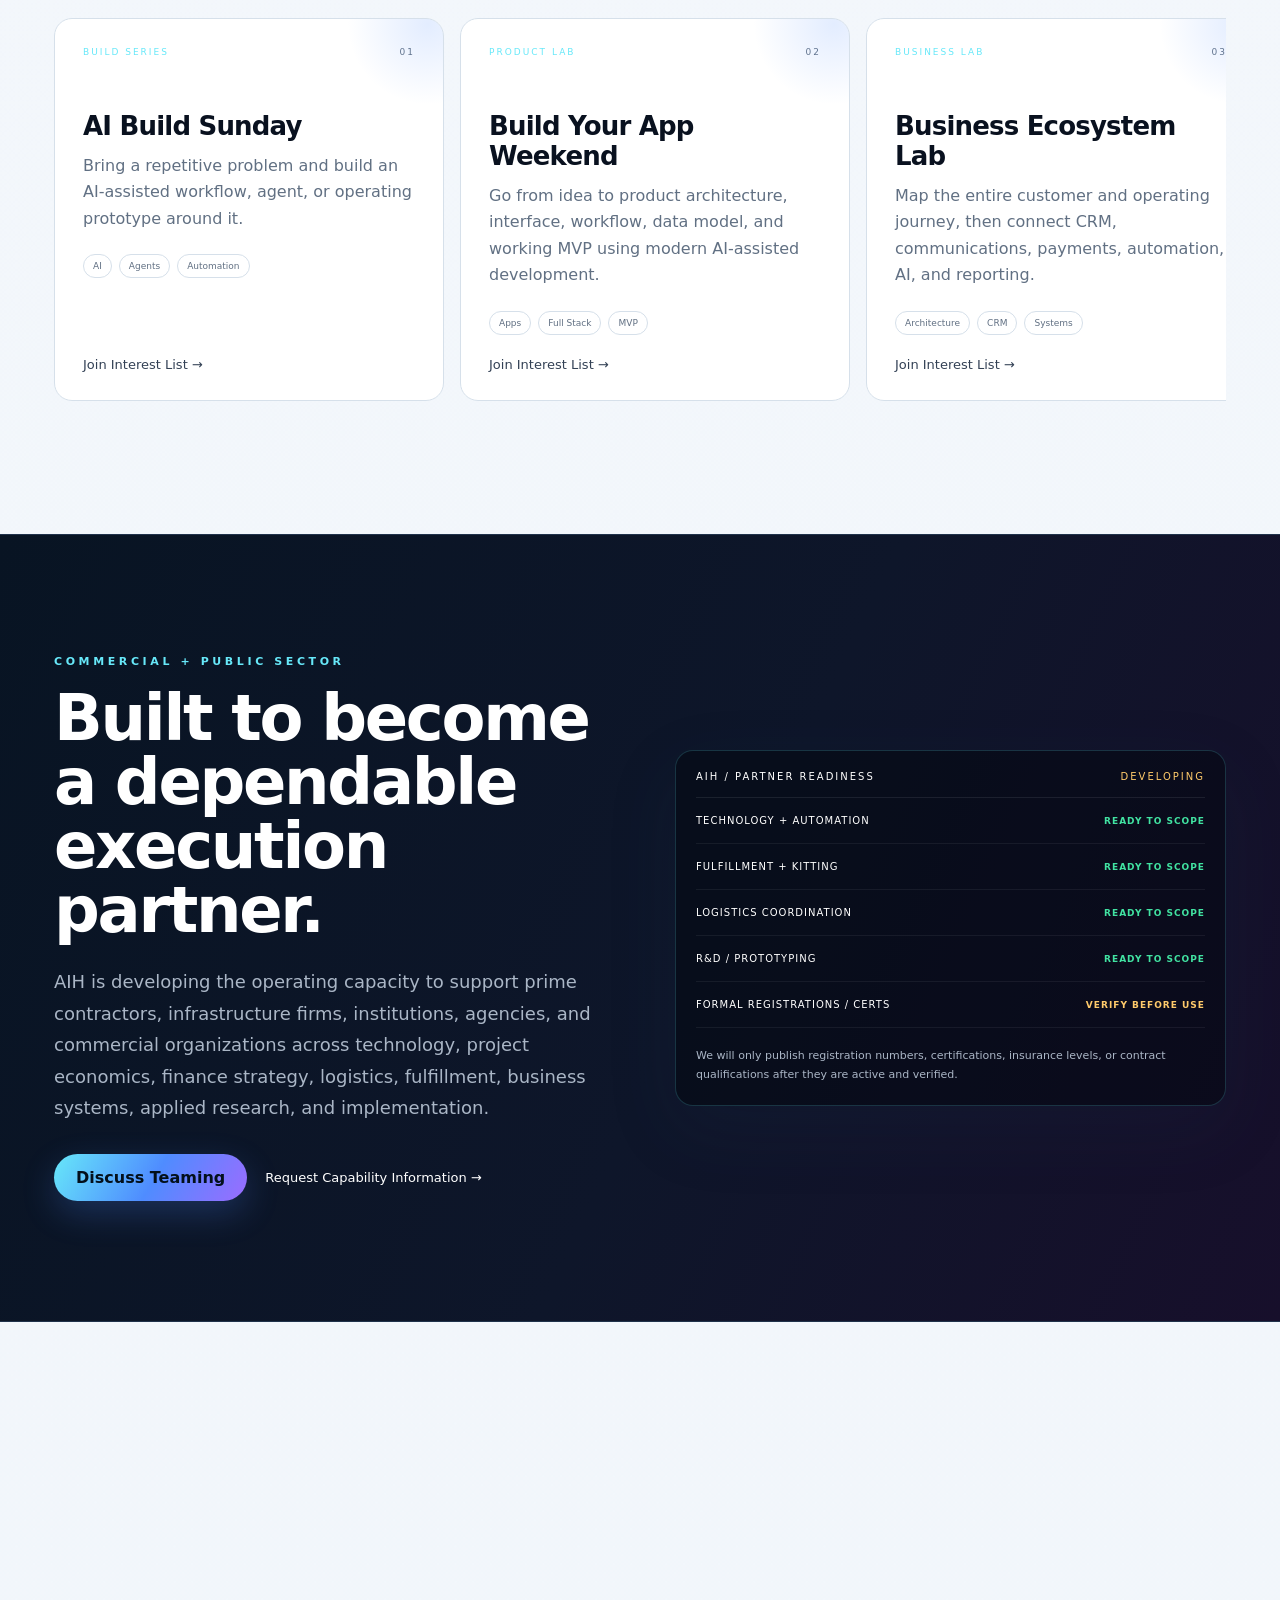
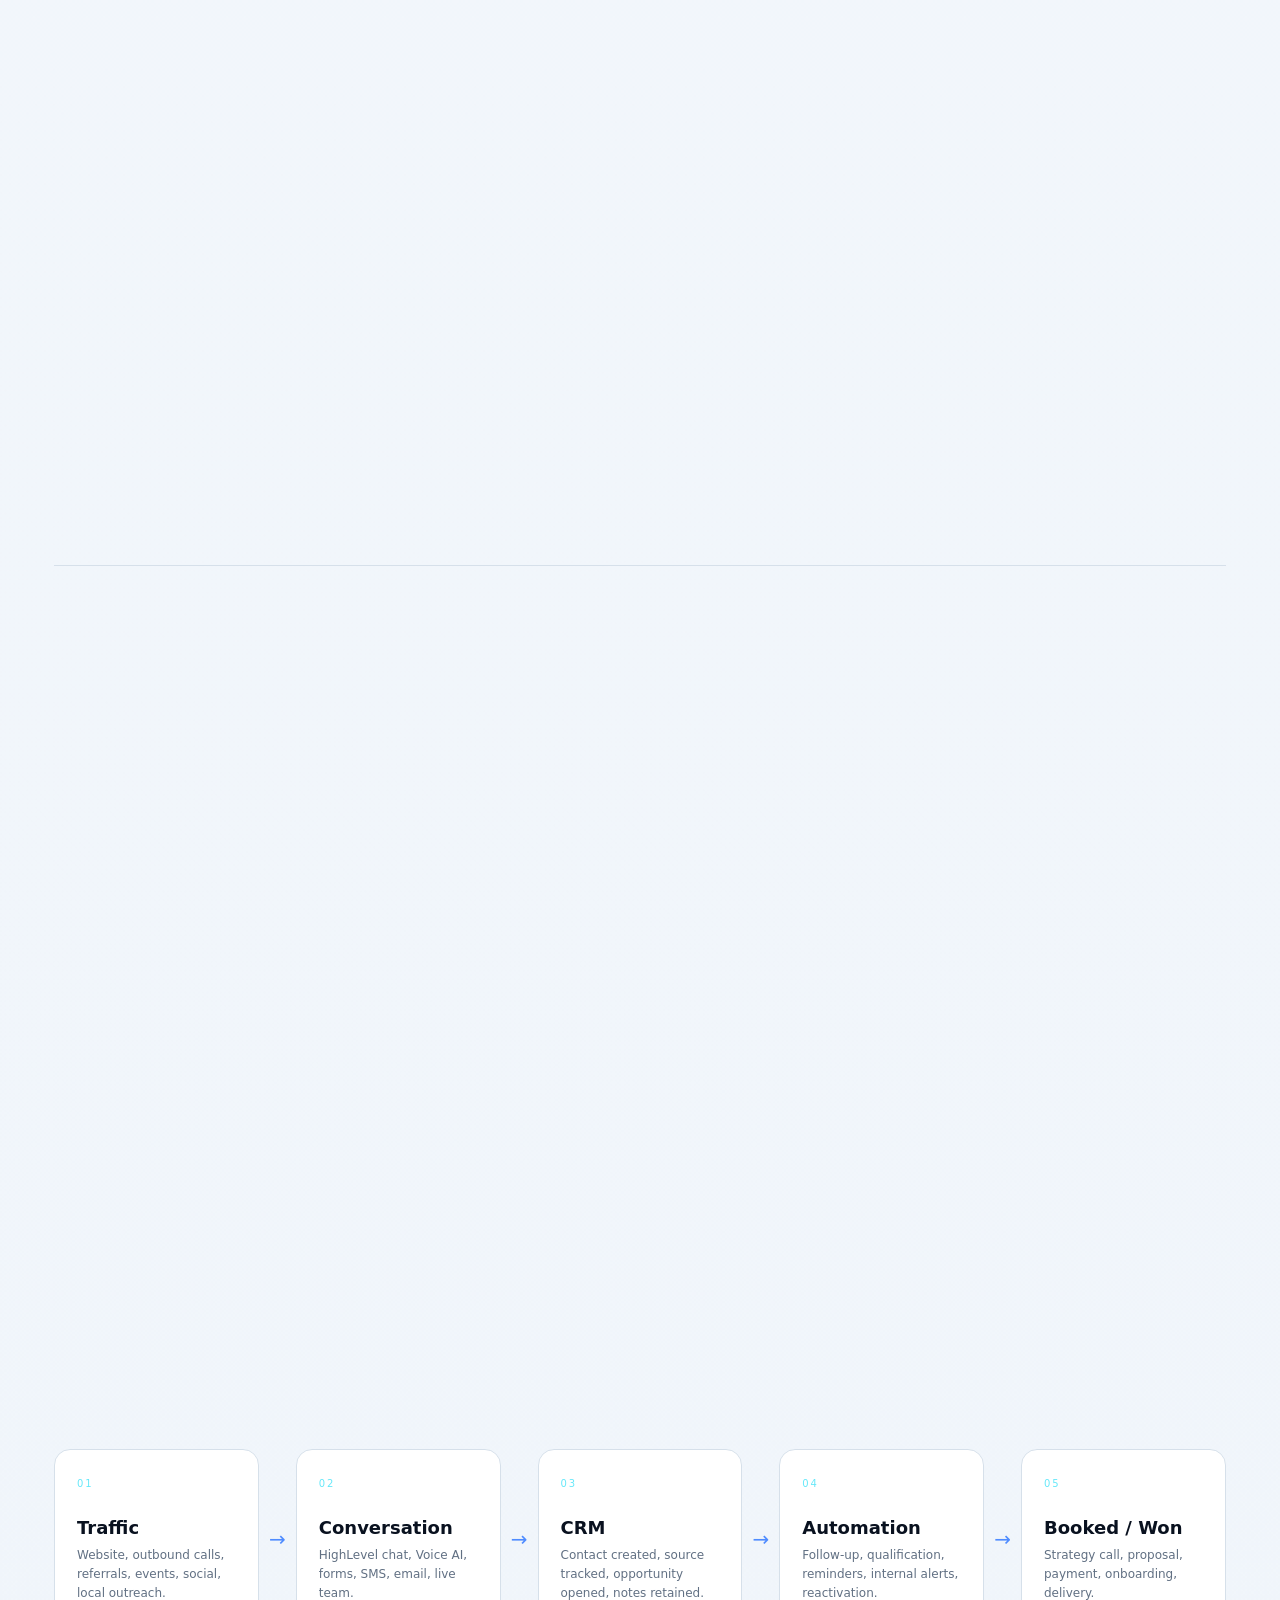
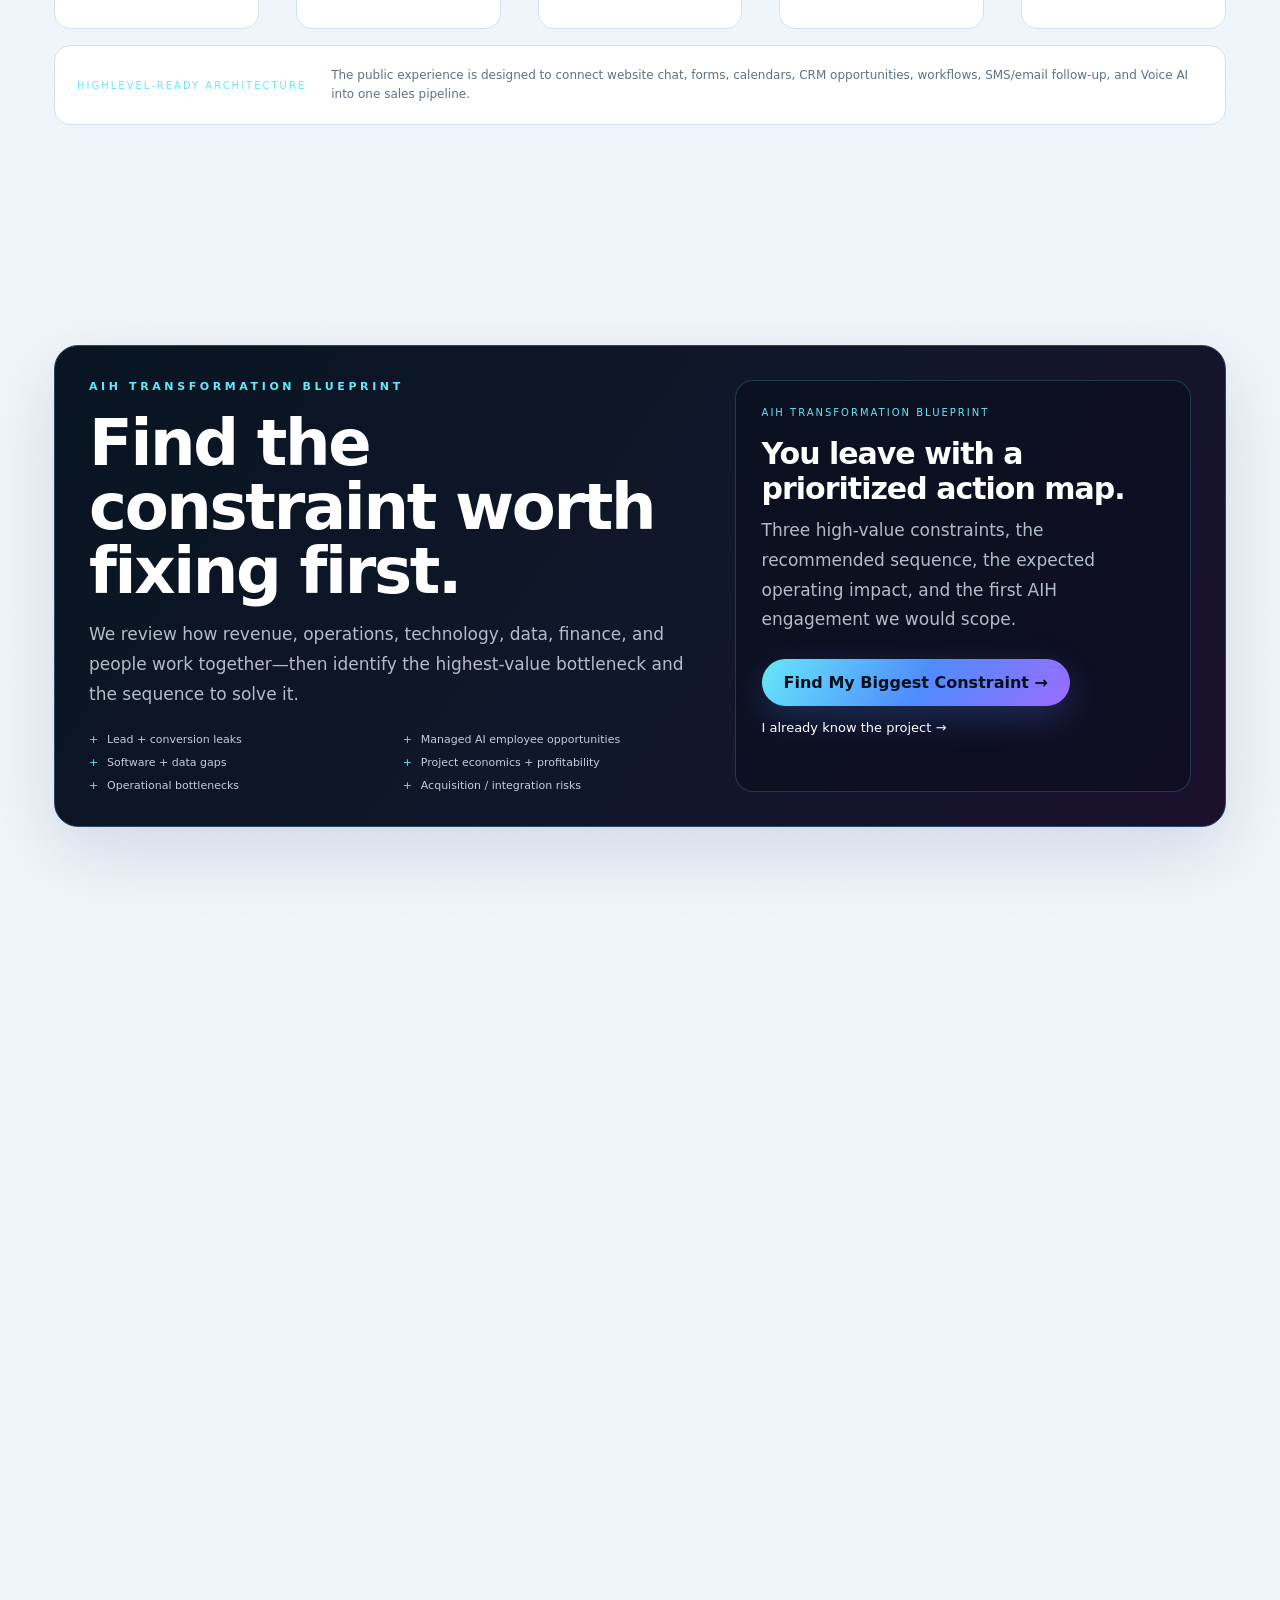
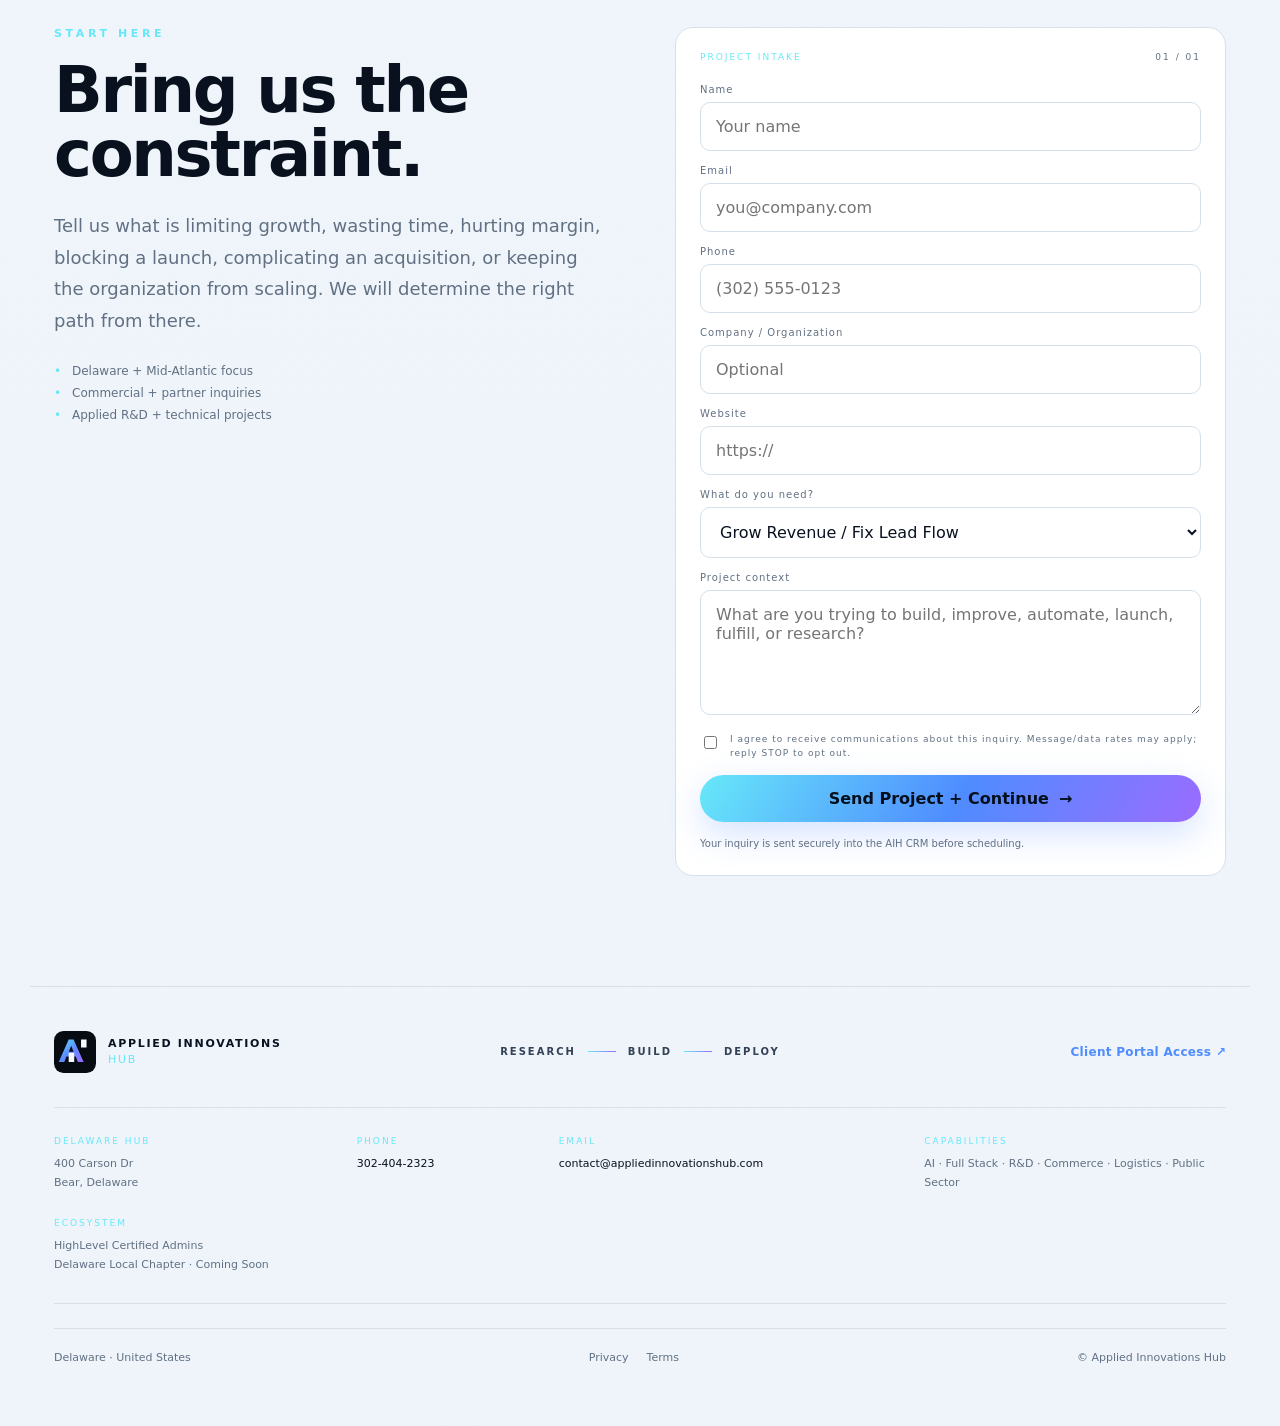
==== commit 3aebf665: "Force deploy horizontal AIH experience" ====
--- a/index.html
+++ b/index.html
@@ -683,5 +683,6 @@
   <!-- AIH production refresh: light-first 3D experience | loader fix verified -->
   <!-- production loader hotfix marker -->
   <!-- scroll story fix production marker -->
+  <!-- horizontal experience production marker -->
 </body>
 </html>
--- a/styles.css
+++ b/styles.css
@@ -771,3 +771,168 @@
     position:relative;
   }
 }
+
+
+/* ===== HORIZONTAL SLIDESHOW EXPERIENCE ===== */
+.horizontal-experience{
+  position:relative;
+  min-height:245vh;
+  background:
+    radial-gradient(circle at 50% 50%,rgba(79,140,255,.08),transparent 38%),
+    linear-gradient(180deg,#f8fbff 0%,#eef5fc 50%,#f9fbff 100%);
+  isolation:isolate;
+}
+.horizontal-experience:before{
+  content:"";position:absolute;inset:0;
+  background-image:
+    linear-gradient(rgba(73,112,158,.055) 1px,transparent 1px),
+    linear-gradient(90deg,rgba(73,112,158,.055) 1px,transparent 1px);
+  background-size:54px 54px;
+  pointer-events:none;
+}
+.horizontal-sticky{
+  position:sticky;top:0;height:100vh;min-height:700px;
+  overflow:hidden;perspective:1600px;
+}
+.horizontal-topline{
+  position:absolute;left:5vw;right:5vw;top:92px;z-index:20;
+  display:grid;grid-template-columns:minmax(180px,1fr) auto minmax(180px,1fr);align-items:center;gap:24px;
+  pointer-events:none;
+}
+.horizontal-progress{height:2px;background:rgba(83,118,157,.14);overflow:hidden}
+.horizontal-progress span{display:block;width:0;height:100%;background:linear-gradient(90deg,var(--cyan),var(--blue),var(--violet));transition:width .1s linear}
+.horizontal-counter{display:flex;gap:7px;align-items:baseline;color:var(--muted)}
+.horizontal-counter b{font-size:28px;letter-spacing:-1.5px;color:var(--text)}
+.horizontal-counter span{font-size:10px}
+.horizontal-hint{justify-self:end;font-size:9px;letter-spacing:1.8px;color:var(--muted)}
+.horizontal-hint span{display:inline-block;color:var(--blue);font-size:16px;margin-left:7px;animation:horizontalNudge 1.5s ease-in-out infinite}
+@keyframes horizontalNudge{50%{transform:translateX(7px)}}
+
+.horizontal-track{
+  height:100%;width:500vw;display:flex;will-change:transform;
+  transform:translate3d(0,0,0);
+}
+.story-panel{
+  position:relative;flex:0 0 100vw;height:100%;
+  display:grid;grid-template-columns:minmax(420px,.82fr) minmax(580px,1.18fr);
+  gap:4vw;align-items:center;padding:130px 6vw 70px;
+  transform-style:preserve-3d;
+  opacity:var(--slide-opacity,1);
+  transition:opacity .18s linear;
+}
+.story-panel:after{
+  content:"";position:absolute;right:7vw;top:18%;width:48vw;height:64%;
+  border-radius:50%;background:radial-gradient(circle,rgba(79,140,255,.08),transparent 67%);
+  pointer-events:none;
+}
+.story-copy{
+  position:relative;z-index:5;max-width:760px;
+  transform:translate3d(var(--copy-shift,0),0,0);
+  transition:transform .12s linear;
+}
+.story-copy h2{
+  font-size:clamp(62px,7vw,108px);line-height:.88;letter-spacing:-6px;
+  margin:17px 0 28px;
+}
+.story-copy p{font-size:18px;line-height:1.72;color:var(--muted);max-width:620px;margin:0 0 18px}
+.story-copy strong{display:block;font-size:11px;letter-spacing:1px;text-transform:uppercase;color:var(--blue)}
+.story-copy .actions{margin-top:30px}
+
+.story-visual{
+  position:relative;z-index:4;height:min(70vh,700px);min-height:560px;
+  transform-style:preserve-3d;
+  transform:perspective(1500px) rotateY(var(--visual-rotate,0deg)) scale(var(--visual-scale,1));
+  transition:transform .12s linear,filter .18s linear;
+  filter:drop-shadow(0 34px 65px rgba(45,79,120,.13));
+}
+
+/* Diagnose */
+.diagnose-visual img{position:absolute;inset:3%;width:94%;height:94%;object-fit:contain}
+.scan-ring{position:absolute;left:50%;top:50%;border-radius:50%;border:1px solid rgba(79,140,255,.2);transform:translate(-50%,-50%) rotateX(72deg)}
+.scan-one{width:62%;height:62%;animation:diagSpin 13s linear infinite}.scan-two{width:82%;height:48%;animation:diagSpinB 17s linear infinite}
+@keyframes diagSpin{to{transform:translate(-50%,-50%) rotateX(72deg) rotateZ(360deg)}}
+@keyframes diagSpinB{to{transform:translate(-50%,-50%) rotateY(68deg) rotateZ(-360deg)}}
+.visual-label,.operate-tag{
+  position:absolute;padding:10px 13px;border:1px solid rgba(79,140,255,.18);border-radius:999px;background:rgba(255,255,255,.84);
+  backdrop-filter:blur(14px);box-shadow:0 18px 40px rgba(47,76,112,.12);font-size:9px;letter-spacing:1.4px;font-weight:850;color:#234c7a
+}
+.vl-one{left:4%;top:23%}.vl-two{right:4%;bottom:21%}.vl-three{right:10%;top:17%}
+
+/* Architect */
+.architect-visual{display:grid;place-items:center}
+.arch-layer{
+  position:absolute;width:54%;height:24%;border:1px solid rgba(79,140,255,.2);border-radius:24px;
+  background:linear-gradient(135deg,rgba(255,255,255,.88),rgba(213,231,250,.56));backdrop-filter:blur(12px);
+  box-shadow:0 28px 60px rgba(47,78,116,.13);padding:28px;display:flex;justify-content:space-between;align-items:flex-end;
+  transform-style:preserve-3d;
+}
+.arch-layer b{font-size:22px;letter-spacing:-1px}.arch-layer span{font-size:10px;letter-spacing:1.3px;color:var(--muted);text-transform:uppercase}
+.arch-a{transform:translate3d(-18%,-95px,10px) rotateX(60deg) rotateZ(-8deg)}
+.arch-b{transform:translate3d(18%,-32px,55px) rotateX(60deg) rotateZ(5deg)}
+.arch-c{transform:translate3d(-13%,48px,100px) rotateX(60deg) rotateZ(-4deg)}
+.arch-d{transform:translate3d(16%,125px,145px) rotateX(60deg) rotateZ(7deg)}
+.arch-core{position:absolute;z-index:8;width:120px;height:120px;border-radius:50%;display:grid;place-items:center;background:linear-gradient(135deg,var(--cyan),var(--blue),var(--violet));color:#081526;font-size:34px;font-weight:950;box-shadow:0 28px 60px rgba(79,140,255,.28)}
+.arch-line{position:absolute;height:2px;width:45%;background:linear-gradient(90deg,transparent,var(--blue),transparent);opacity:.45}
+.al-one{rotate:32deg}.al-two{rotate:-26deg}.al-three{rotate:90deg}
+
+/* Build */
+.build-visual{display:grid;place-items:center}
+.build-screen{position:absolute;border:1px solid rgba(79,140,255,.2);background:rgba(255,255,255,.88);backdrop-filter:blur(15px);box-shadow:0 35px 75px rgba(40,71,109,.16)}
+.screen-main{width:62%;height:58%;border-radius:28px;padding:22px;transform:translateZ(80px)}
+.screen-left{width:26%;height:42%;left:3%;top:27%;border-radius:24px;transform:rotateY(20deg) translateZ(10px);display:grid;place-items:center}
+.screen-right{width:26%;height:42%;right:3%;top:27%;border-radius:24px;transform:rotateY(-20deg) translateZ(10px);display:grid;place-items:center}
+.screen-left b,.screen-right b{font-size:30px;color:#31577e}
+.mini-nav{display:flex;gap:7px}.mini-nav i{width:9px;height:9px;border-radius:50%;background:#b5c8dd}
+.mini-grid{display:grid;grid-template-columns:1fr 1fr;gap:13px;height:75%;margin-top:22px}.mini-grid span{border-radius:16px;background:linear-gradient(135deg,#e7f4ff,#d8e8ff)}
+.build-code{position:absolute;bottom:8%;display:flex;gap:10px}.build-code span{font-size:9px;letter-spacing:1.6px;padding:9px 12px;border-radius:999px;background:#0b1730;color:#fff}
+
+/* Operate */
+.operate-visual img{position:absolute;inset:0;width:100%;height:100%;object-fit:contain}
+.ot-one{left:5%;top:19%}.ot-two{right:9%;top:25%}.ot-three{right:7%;bottom:16%}
+
+/* Scale */
+.scale-visual{display:grid;place-items:center}
+.scale-core{width:190px;height:190px;border-radius:50%;display:grid;place-items:center;background:linear-gradient(135deg,#daf9ff,#79c9ff 45%,#8b5cf6);font-size:58px;font-weight:950;color:#132e50;box-shadow:0 40px 80px rgba(79,140,255,.24);z-index:5}
+.scale-orbit{position:absolute;border:1px solid rgba(79,140,255,.22);border-radius:50%}
+.so-one{width:480px;height:480px;transform:rotateX(70deg);animation:experienceOrbit 16s linear infinite}
+.so-two{width:590px;height:350px;transform:rotateY(68deg);animation:experienceOrbitB 21s linear infinite}
+.scale-bar{position:absolute;width:250px;padding:18px 20px;border-radius:18px;border:1px solid rgba(79,140,255,.18);background:rgba(255,255,255,.84);box-shadow:0 20px 48px rgba(43,73,110,.12);display:flex;justify-content:space-between;align-items:center}
+.scale-bar span{font-size:9px;letter-spacing:1.4px;color:var(--muted)}.scale-bar b{font-size:20px;color:#1b4471}
+.sb-one{left:3%;top:20%}.sb-two{right:1%;top:38%}.sb-three{left:8%;bottom:15%}
+
+/* Footer collision fix */
+footer .footer-top{
+  display:grid!important;
+  grid-template-columns:minmax(250px,1fr) auto minmax(250px,1fr);
+  gap:32px;align-items:center;padding-bottom:30px;
+}
+footer .footer-brand{justify-self:start;min-width:0;position:static!important;transform:none!important}
+footer .footer-brand img{width:42px;height:42px;flex:0 0 42px}
+.footer-mantra{display:flex;align-items:center;justify-content:center;gap:12px;white-space:nowrap}
+.footer-mantra span{font-size:10px;letter-spacing:2px;font-weight:800;color:var(--soft)}
+.footer-mantra i{width:28px;height:1px;background:linear-gradient(90deg,var(--cyan),var(--violet))}
+footer .footer-portal{justify-self:end;margin-left:0!important;white-space:nowrap}
+
+/* Mobile/tablet: swipeable slideshow instead of a sticky trap */
+@media(max-width:980px){
+  .horizontal-experience{min-height:auto;padding:70px 0 40px}
+  .horizontal-sticky{position:relative;height:auto;min-height:0;overflow-x:auto;overflow-y:hidden;scroll-snap-type:x mandatory;scrollbar-width:none;padding-top:70px}
+  .horizontal-sticky::-webkit-scrollbar{display:none}
+  .horizontal-topline{position:absolute;top:24px;left:20px;right:20px;grid-template-columns:1fr auto}
+  .horizontal-hint{display:none}
+  .horizontal-track{width:max-content;height:auto;transform:none!important}
+  .story-panel{flex-basis:88vw;width:88vw;min-height:690px;height:auto;grid-template-columns:1fr;padding:62px 28px 40px;scroll-snap-align:center;gap:20px}
+  .story-copy h2{font-size:clamp(50px,13vw,72px);letter-spacing:-4px}
+  .story-visual{height:330px;min-height:0;transform:none!important}
+  .horizontal-counter{justify-self:end}
+  footer .footer-top{grid-template-columns:1fr!important;gap:18px!important}
+  footer .footer-brand,footer .footer-portal,.footer-mantra{justify-self:start!important}
+}
+@media(max-width:620px){
+  .story-panel{flex-basis:92vw;width:92vw;min-height:650px;padding-left:20px;padding-right:20px}
+  .story-copy p{font-size:15px}.story-copy h2{font-size:52px}
+  .arch-layer{width:66%;padding:18px}.scale-bar{width:190px;padding:13px}
+}
+@media(prefers-reduced-motion:reduce){
+  .scan-ring,.scale-orbit,.horizontal-hint span{animation:none!important}
+}
